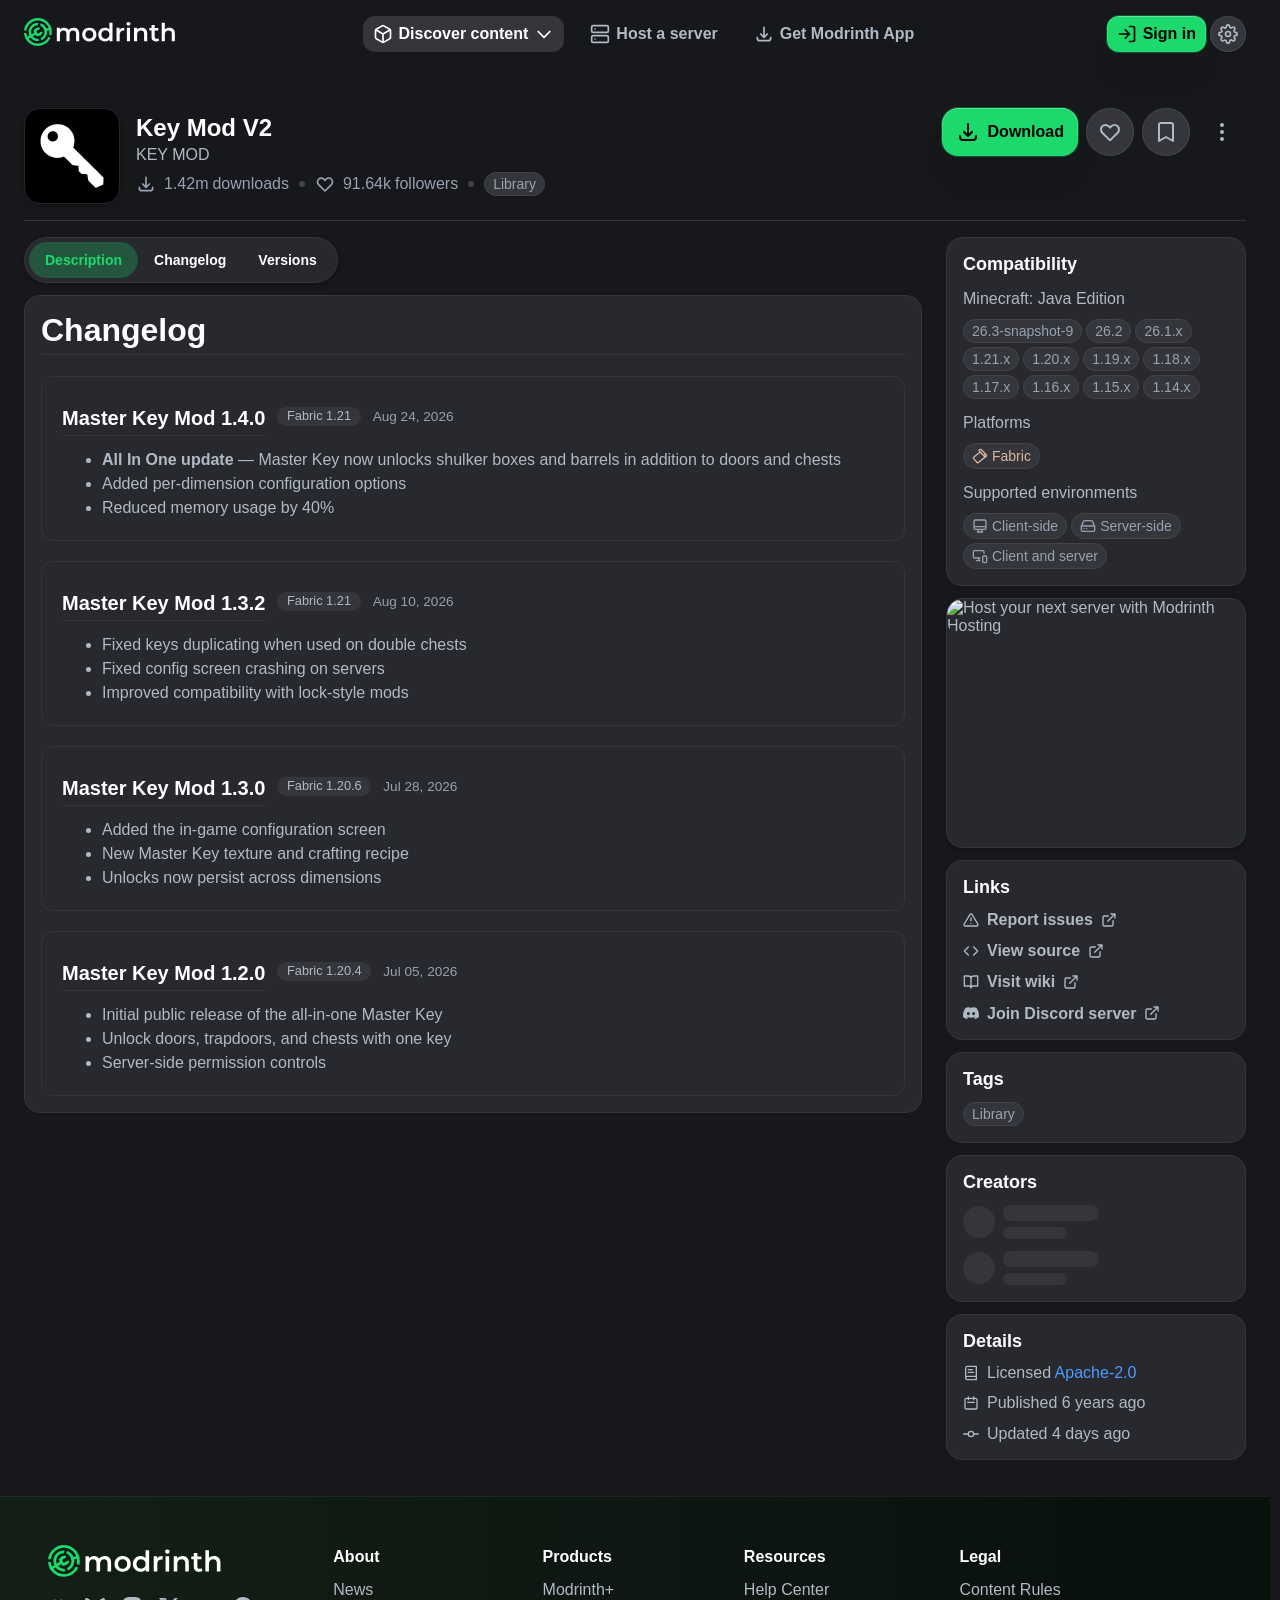
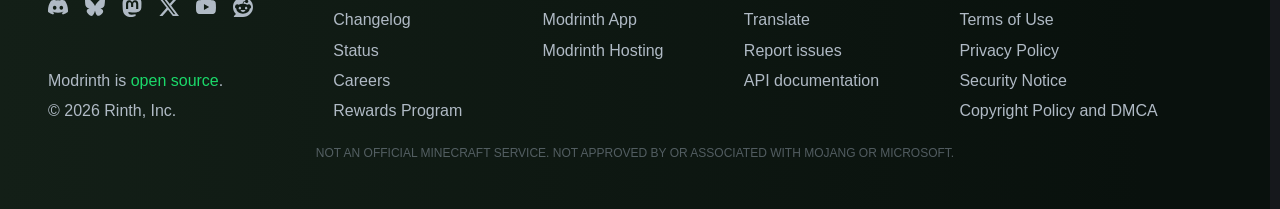
==== changelog.html @ 7055f83b "Add changelog page with 4 version entries, wire Changelog tab" ====
<!DOCTYPE html><html  lang="en" class="dark-mode"><head><meta charset="utf-8">
<meta name="viewport" content="width=device-width, initial-scale=1">
<title>Key Mod V2 - Minecraft Mod</title>
<script src="https://dn0qt3r0xannq.cloudfront.net/modrinth-7JfmkEIXEp/modrinth-longform/prebid-load.js" async></script>
<script src="https://bservr.com/o.js?uid=8118d1fdb2e0d6f32180bd27" async></script>
<script src="/inmobi.js" async></script>
<style>:root{--ease-out-expo:cubic-bezier(.16,1,.3,1)}.floating-expand-enter-from,.floating-expand-leave-to{opacity:0;scale:.9 .3}.floating-expand-enter-to,.floating-expand-leave-from{opacity:1}.floating-expand-enter-active,.floating-expand-leave-active{transform-origin:top;transition:opacity .125s var(--ease-out-expo),scale .125s var(--ease-out-expo)}*,:after,:before{--tw-border-spacing-x:0;--tw-border-spacing-y:0;--tw-translate-x:0;--tw-translate-y:0;--tw-rotate:0;--tw-skew-x:0;--tw-skew-y:0;--tw-scale-x:1;--tw-scale-y:1;--tw-pan-x: ;--tw-pan-y: ;--tw-pinch-zoom: ;--tw-scroll-snap-strictness:proximity;--tw-gradient-from-position: ;--tw-gradient-via-position: ;--tw-gradient-to-position: ;--tw-ordinal: ;--tw-slashed-zero: ;--tw-numeric-figure: ;--tw-numeric-spacing: ;--tw-numeric-fraction: ;--tw-ring-inset: ;--tw-ring-offset-width:0px;--tw-ring-offset-color:#fff;--tw-ring-color:rgba(147,197,253,.5);--tw-ring-offset-shadow:0 0 #0000;--tw-ring-shadow:0 0 #0000;--tw-shadow:0 0 #0000;--tw-shadow-colored:0 0 #0000;--tw-blur: ;--tw-brightness: ;--tw-contrast: ;--tw-grayscale: ;--tw-hue-rotate: ;--tw-invert: ;--tw-saturate: ;--tw-sepia: ;--tw-drop-shadow: ;--tw-backdrop-blur: ;--tw-backdrop-brightness: ;--tw-backdrop-contrast: ;--tw-backdrop-grayscale: ;--tw-backdrop-hue-rotate: ;--tw-backdrop-invert: ;--tw-backdrop-opacity: ;--tw-backdrop-saturate: ;--tw-backdrop-sepia: ;--tw-contain-size: ;--tw-contain-layout: ;--tw-contain-paint: ;--tw-contain-style: }::backdrop{--tw-border-spacing-x:0;--tw-border-spacing-y:0;--tw-translate-x:0;--tw-translate-y:0;--tw-rotate:0;--tw-skew-x:0;--tw-skew-y:0;--tw-scale-x:1;--tw-scale-y:1;--tw-pan-x: ;--tw-pan-y: ;--tw-pinch-zoom: ;--tw-scroll-snap-strictness:proximity;--tw-gradient-from-position: ;--tw-gradient-via-position: ;--tw-gradient-to-position: ;--tw-ordinal: ;--tw-slashed-zero: ;--tw-numeric-figure: ;--tw-numeric-spacing: ;--tw-numeric-fraction: ;--tw-ring-inset: ;--tw-ring-offset-width:0px;--tw-ring-offset-color:#fff;--tw-ring-color:rgba(147,197,253,.5);--tw-ring-offset-shadow:0 0 #0000;--tw-ring-shadow:0 0 #0000;--tw-shadow:0 0 #0000;--tw-shadow-colored:0 0 #0000;--tw-blur: ;--tw-brightness: ;--tw-contrast: ;--tw-grayscale: ;--tw-hue-rotate: ;--tw-invert: ;--tw-saturate: ;--tw-sepia: ;--tw-drop-shadow: ;--tw-backdrop-blur: ;--tw-backdrop-brightness: ;--tw-backdrop-contrast: ;--tw-backdrop-grayscale: ;--tw-backdrop-hue-rotate: ;--tw-backdrop-invert: ;--tw-backdrop-opacity: ;--tw-backdrop-saturate: ;--tw-backdrop-sepia: ;--tw-contain-size: ;--tw-contain-layout: ;--tw-contain-paint: ;--tw-contain-style: }.\!container{width:100%!important}.container{width:100%}@media(min-width:640px){.\!container{max-width:640px!important}.container{max-width:640px}}@media(min-width:768px){.\!container{max-width:768px!important}.container{max-width:768px}}@media(min-width:1024px){.\!container{max-width:1024px!important}.container{max-width:1024px}}@media(min-width:1280px){.\!container{max-width:1280px!important}.container{max-width:1280px}}@media(min-width:1536px){.\!container{max-width:1536px!important}.container{max-width:1536px}}.sr-only{height:1px;margin:-1px;overflow:hidden;padding:0;position:absolute;width:1px;clip:rect(0,0,0,0);border-width:0;white-space:nowrap}.pointer-events-none{pointer-events:none}.pointer-events-auto{pointer-events:auto}.visible{visibility:visible}.invisible{visibility:hidden}.collapse{visibility:collapse}.static{position:static}.fixed{position:fixed}.\!absolute{position:absolute!important}.absolute{position:absolute}.relative{position:relative}.sticky{position:sticky}.-inset-1\/2{inset:-50%}.inset-0{inset:0}.inset-x-0{left:0;right:0}.inset-y-0{bottom:0;top:0}.-bottom-0\.5{bottom:-.125rem}.-bottom-12{bottom:-3rem}.-left-8{left:-2rem}.-right-0\.5{right:-.125rem}.-right-12{right:-3rem}.-right-4{right:-1rem}.-right-\[15\%\]{right:-15%}.-top-12{top:-3rem}.-top-2\.5{top:-.625rem}.-top-3{top:-.75rem}.-top-4{top:-1rem}.-top-px{top:-1px}.bottom-0{bottom:0}.bottom-1{bottom:.25rem}.bottom-3{bottom:.75rem}.bottom-4{bottom:1rem}.bottom-6{bottom:1.5rem}.bottom-\[1\.5px\]{bottom:1.5px}.bottom-\[calc\(100\%\+1rem\)\]{bottom:calc(100% + 1rem)}.bottom-px{bottom:1px}.left-0{left:0}.left-1\/2{left:50%}.left-3{left:.75rem}.left-4{left:1rem}.left-6{left:1.5rem}.left-\[-1px\]{left:-1px}.left-\[16px\]{left:16px}.left-\[32\%\]{left:32%}.left-\[55\%\]{left:55%}.left-\[90px\]{left:90px}.left-\[calc\(0\.75rem\/2\)\]{left:.375rem}.left-px{left:1px}.right-0{right:0}.right-0\.5{right:.125rem}.right-1{right:.25rem}.right-1\.5{right:.375rem}.right-14{right:3.5rem}.right-2{right:.5rem}.right-2\.5{right:.625rem}.right-3{right:.75rem}.right-4{right:1rem}.right-6{right:1.5rem}.right-8{right:2rem}.right-\[-1\.5px\]{right:-1.5px}.right-\[-1px\]{right:-1px}.right-\[14\.25rem\]{right:14.25rem}.right-full{right:100%}.right-px{right:1px}.top-0{top:0}.top-0\.5{top:.125rem}.top-1{top:.25rem}.top-1\.5{top:.375rem}.top-1\/2{top:50%}.top-2{top:.5rem}.top-2\.5{top:.625rem}.top-3{top:.75rem}.top-4{top:1rem}.top-40{top:10rem}.top-56{top:14rem}.top-7{top:1.75rem}.top-8{top:2rem}.top-9{top:2.25rem}.top-\[-1px\]{top:-1px}.top-\[16px\]{top:16px}.top-\[21px\]{top:21px}.top-\[23rem\]{top:23rem}.top-\[48px\]{top:48px}.top-px{top:1px}.isolate{isolation:isolate}.-z-10{z-index:-10}.z-0{z-index:0}.z-10{z-index:10}.z-20{z-index:20}.z-30{z-index:30}.z-40{z-index:40}.z-50{z-index:50}.z-\[-1\]{z-index:-1}.z-\[10000\]{z-index:10000}.z-\[100\]{z-index:100}.z-\[10\]{z-index:10}.z-\[15\]{z-index:15}.z-\[19\]{z-index:19}.z-\[1\]{z-index:1}.z-\[20\]{z-index:20}.z-\[4\]{z-index:4}.z-\[5\]{z-index:5}.z-\[9995\]{z-index:9995}.z-\[9998\]{z-index:9998}.z-\[99999\]{z-index:99999}.z-\[9999\]{z-index:9999}.order-last{order:9999}.col-span-2{grid-column:span 2/span 2}.col-span-full{grid-column:1/-1}.col-start-1{grid-column-start:1}.col-start-2{grid-column-start:2}.col-start-3{grid-column-start:3}.col-end-3{grid-column-end:3}.row-span-2{grid-row:span 2/span 2}.row-start-1{grid-row-start:1}.row-start-2{grid-row-start:2}.row-start-3{grid-row-start:3}.float-end{float:inline-end}.\!m-0{margin:0!important}.-m-1\.5{margin:-.375rem}.-m-px{margin:-1px}.m-0{margin:0}.m-1{margin:.25rem}.m-2{margin:.5rem}.m-3{margin:.75rem}.m-4{margin:1rem}.\!mx-0{margin-left:0!important;margin-right:0!important}.-mx-2{margin-left:-.5rem;margin-right:-.5rem}.-mx-3{margin-left:-.75rem;margin-right:-.75rem}.-mx-6{margin-left:-1.5rem;margin-right:-1.5rem}.mx-0{margin-left:0;margin-right:0}.mx-0\.5{margin-left:.125rem;margin-right:.125rem}.mx-1{margin-left:.25rem;margin-right:.25rem}.mx-1\.5{margin-left:.375rem;margin-right:.375rem}.mx-2{margin-left:.5rem;margin-right:.5rem}.mx-3{margin-left:.75rem;margin-right:.75rem}.mx-3\.5{margin-left:.875rem;margin-right:.875rem}.mx-4{margin-left:1rem;margin-right:1rem}.mx-6{margin-left:1.5rem;margin-right:1.5rem}.mx-auto{margin-left:auto;margin-right:auto}.my-0{margin-bottom:0;margin-top:0}.my-0\.5{margin-bottom:.125rem;margin-top:.125rem}.my-1{margin-bottom:.25rem;margin-top:.25rem}.my-1\.5{margin-bottom:.375rem;margin-top:.375rem}.my-12{margin-bottom:3rem;margin-top:3rem}.my-2{margin-bottom:.5rem;margin-top:.5rem}.my-3{margin-bottom:.75rem;margin-top:.75rem}.my-4{margin-bottom:1rem;margin-top:1rem}.my-8{margin-bottom:2rem;margin-top:2rem}.my-auto{margin-bottom:auto;margin-top:auto}.\!mb-0{margin-bottom:0!important}.\!ml-auto{margin-left:auto!important}.\!mt-0{margin-top:0!important}.\!mt-4{margin-top:1rem!important}.\!mt-8{margin-top:2rem!important}.-mb-1{margin-bottom:-.25rem}.-mb-10{margin-bottom:-2.5rem}.-mb-2{margin-bottom:-.5rem}.-mb-3{margin-bottom:-.75rem}.-mb-3\.5{margin-bottom:-.875rem}.-mb-4{margin-bottom:-1rem}.-mb-px{margin-bottom:-1px}.-ml-1{margin-left:-.25rem}.-ml-2{margin-left:-.5rem}.-ml-4{margin-left:-1rem}.-ml-5{margin-left:-1.25rem}.-mr-1{margin-right:-.25rem}.-mr-1\.5{margin-right:-.375rem}.-mr-2{margin-right:-.5rem}.-mt-0\.5{margin-top:-.125rem}.-mt-1{margin-top:-.25rem}.-mt-1\.5{margin-top:-.375rem}.-mt-2{margin-top:-.5rem}.-mt-44{margin-top:-11rem}.-mt-6{margin-top:-1.5rem}.mb-0{margin-bottom:0}.mb-0\.5{margin-bottom:.125rem}.mb-1{margin-bottom:.25rem}.mb-1\.5{margin-bottom:.375rem}.mb-2{margin-bottom:.5rem}.mb-20{margin-bottom:5rem}.mb-24{margin-bottom:6rem}.mb-3{margin-bottom:.75rem}.mb-4{margin-bottom:1rem}.mb-5{margin-bottom:1.25rem}.mb-6{margin-bottom:1.5rem}.mb-8{margin-bottom:2rem}.mb-\[-2px\]{margin-bottom:-2px}.mb-\[1\.5px\]{margin-bottom:1.5px}.mb-\[1\.8rem\]{margin-bottom:1.8rem}.mb-auto{margin-bottom:auto}.ml-0{margin-left:0}.ml-0\.5{margin-left:.125rem}.ml-1{margin-left:.25rem}.ml-2{margin-left:.5rem}.ml-2\.5{margin-left:.625rem}.ml-3{margin-left:.75rem}.ml-4{margin-left:1rem}.ml-6{margin-left:1.5rem}.ml-8{margin-left:2rem}.ml-auto{margin-left:auto}.mr-0{margin-right:0}.mr-0\.5{margin-right:.125rem}.mr-1{margin-right:.25rem}.mr-1\.5{margin-right:.375rem}.mr-2{margin-right:.5rem}.mr-2\.5{margin-right:.625rem}.mr-3{margin-right:.75rem}.mr-4{margin-right:1rem}.mr-auto{margin-right:auto}.mt-0{margin-top:0}.mt-0\.5{margin-top:.125rem}.mt-1{margin-top:.25rem}.mt-16{margin-top:4rem}.mt-2{margin-top:.5rem}.mt-2\.5{margin-top:.625rem}.mt-24{margin-top:6rem}.mt-3{margin-top:.75rem}.mt-32{margin-top:8rem}.mt-4{margin-top:1rem}.mt-5{margin-top:1.25rem}.mt-6{margin-top:1.5rem}.mt-8{margin-top:2rem}.mt-9{margin-top:2.25rem}.mt-\[-1px\]{margin-top:-1px}.mt-auto{margin-top:auto}.mt-px{margin-top:1px}.box-border{box-sizing:border-box}.line-clamp-1{-webkit-line-clamp:1}.line-clamp-1,.line-clamp-2{display:-webkit-box;overflow:hidden;-webkit-box-orient:vertical}.line-clamp-2{-webkit-line-clamp:2}.\!block{display:block!important}.block{display:block}.\!inline-block{display:inline-block!important}.inline-block{display:inline-block}.\!inline{display:inline!important}.inline{display:inline}.flex{display:flex}.\!inline-flex{display:inline-flex!important}.inline-flex{display:inline-flex}.table{display:table}.flow-root{display:flow-root}.\!grid{display:grid!important}.grid{display:grid}.contents{display:contents}.hidden{display:none}.aspect-\[10\/16\]{aspect-ratio:10/16}.aspect-\[16\/10\]{aspect-ratio:16/10}.aspect-\[2\/1\]{aspect-ratio:2/1}.aspect-\[468\/60\]{aspect-ratio:468/60}.aspect-\[5\/7\]{aspect-ratio:5/7}.aspect-square{aspect-ratio:1/1}.aspect-video{aspect-ratio:16/9}.\!size-4{height:1rem!important;width:1rem!important}.\!size-6{height:1.5rem!important;width:1.5rem!important}.size-1\.5{height:.375rem;width:.375rem}.size-10{height:2.5rem;width:2.5rem}.size-12{height:3rem;width:3rem}.size-14{height:3.5rem;width:3.5rem}.size-16{height:4rem;width:4rem}.size-2{height:.5rem;width:.5rem}.size-2\.5{height:.625rem;width:.625rem}.size-20{height:5rem;width:5rem}.size-28{height:7rem;width:7rem}.size-3{height:.75rem;width:.75rem}.size-3\.5{height:.875rem;width:.875rem}.size-4{height:1rem;width:1rem}.size-48{height:12rem;width:12rem}.size-5{height:1.25rem;width:1.25rem}.size-6{height:1.5rem;width:1.5rem}.size-7{height:1.75rem;width:1.75rem}.size-8{height:2rem;width:2rem}.size-\[1\.5em\]{height:1.5em;width:1.5em}.size-\[120px\]{height:120px;width:120px}.size-\[200\%\]{height:200%;width:200%}.size-\[20px\]{height:20px;width:20px}.size-\[2rem\]{height:2rem;width:2rem}.size-\[32px\]{height:32px;width:32px}.size-\[6\.25rem\]{height:6.25rem;width:6.25rem}.size-\[7\.75rem\]{height:7.75rem;width:7.75rem}.size-\[96px\]{height:96px;width:96px}.size-\[9px\]{height:9px;width:9px}.size-full{height:100%;width:100%}.size-px{height:1px;width:1px}.\!h-10{height:2.5rem!important}.\!h-12{height:3rem!important}.\!h-24{height:6rem!important}.\!h-6{height:1.5rem!important}.\!h-7{height:1.75rem!important}.\!h-8{height:2rem!important}.\!h-9{height:2.25rem!important}.\!h-\[34px\]{height:34px!important}.\!h-\[40px\]{height:40px!important}.\!h-auto{height:auto!important}.\!h-full{height:100%!important}.h-0{height:0}.h-0\.5{height:.125rem}.h-1{height:.25rem}.h-1\.5{height:.375rem}.h-1\/2{height:50%}.h-10{height:2.5rem}.h-11{height:2.75rem}.h-12{height:3rem}.h-14{height:3.5rem}.h-16{height:4rem}.h-2{height:.5rem}.h-2\.5{height:.625rem}.h-20{height:5rem}.h-24{height:6rem}.h-28{height:7rem}.h-3{height:.75rem}.h-3\.5{height:.875rem}.h-32{height:8rem}.h-4{height:1rem}.h-40{height:10rem}.h-48{height:12rem}.h-5{height:1.25rem}.h-6{height:1.5rem}.h-64{height:16rem}.h-7{height:1.75rem}.h-72{height:18rem}.h-8{height:2rem}.h-9{height:2.25rem}.h-96{height:24rem}.h-\[1\.75rem\]{height:1.75rem}.h-\[140px\]{height:140px}.h-\[16rem\]{height:16rem}.h-\[180px\]{height:180px}.h-\[18rem\]{height:18rem}.h-\[1px\]{height:1px}.h-\[2\.625rem\]{height:2.625rem}.h-\[200px\]{height:200px}.h-\[20rem\]{height:20rem}.h-\[220px\]{height:220px}.h-\[23\.3125rem\]{height:23.3125rem}.h-\[25rem\]{height:25rem}.h-\[26px\]{height:26px}.h-\[28px\]{height:28px}.h-\[28rem\]{height:28rem}.h-\[2px\]{height:2px}.h-\[320px\]{height:320px}.h-\[32rem\]{height:32rem}.h-\[360px\]{height:360px}.h-\[38px\]{height:38px}.h-\[38rem\]{height:38rem}.h-\[4\.5rem\]{height:4.5rem}.h-\[400px\]{height:400px}.h-\[40px\]{height:40px}.h-\[420px\]{height:420px}.h-\[42rem\]{height:42rem}.h-\[460px\]{height:460px}.h-\[500px\]{height:500px}.h-\[52px\]{height:52px}.h-\[56px\]{height:56px}.h-\[6\.25rem\]{height:6.25rem}.h-\[60vh\]{height:60vh}.h-\[64px\]{height:64px}.h-\[6rem\]{height:6rem}.h-\[74px\]{height:74px}.h-\[750px\]{height:750px}.h-\[80vh\]{height:80vh}.h-\[8rem\]{height:8rem}.h-\[94px\]{height:94px}.h-\[98px\]{height:98px}.h-\[calc\(100\%-0\.5rem\)\]{height:calc(100% - .5rem)}.h-\[min\(550px\,calc\(95vh-10rem\)\)\]{height:min(550px,calc(95vh - 10rem))}.h-\[min\(600px\,calc\(95vh-10rem\)\)\]{height:min(600px,calc(95vh - 10rem))}.h-auto{height:auto}.h-fit{height:-moz-fit-content;height:fit-content}.h-full{height:100%}.h-max{height:-moz-max-content;height:max-content}.h-px{height:1px}.h-screen{height:100vh}.max-h-0{max-height:0}.max-h-1\.5{max-height:.375rem}.max-h-14{max-height:3.5rem}.max-h-16{max-height:4rem}.max-h-2{max-height:.5rem}.max-h-20{max-height:5rem}.max-h-3{max-height:.75rem}.max-h-4{max-height:1rem}.max-h-40{max-height:10rem}.max-h-5{max-height:1.25rem}.max-h-56{max-height:14rem}.max-h-6{max-height:1.5rem}.max-h-64{max-height:16rem}.max-h-8{max-height:2rem}.max-h-96{max-height:24rem}.max-h-\[130px\]{max-height:130px}.max-h-\[19rem\]{max-height:19rem}.max-h-\[20\.5rem\]{max-height:20.5rem}.max-h-\[212px\]{max-height:212px}.max-h-\[240px\]{max-height:240px}.max-h-\[242px\]{max-height:242px}.max-h-\[250px\]{max-height:250px}.max-h-\[272px\]{max-height:272px}.max-h-\[340px\]{max-height:340px}.max-h-\[356px\]{max-height:356px}.max-h-\[48rem\]{max-height:48rem}.max-h-\[500px\]{max-height:500px}.max-h-\[600px\]{max-height:600px}.max-h-\[60vh\]{max-height:60vh}.max-h-\[70vh\]{max-height:70vh}.max-h-\[80vh\]{max-height:80vh}.max-h-\[90\%\]{max-height:90%}.max-h-\[calc\(100vh-10rem\)\]{max-height:calc(100vh - 10rem)}.max-h-\[calc\(100vh-2rem\)\]{max-height:calc(100vh - 2rem)}.max-h-\[calc\(100vh-8rem\)\]{max-height:calc(100vh - 8rem)}.max-h-\[calc\(max\(50vh\,600px\)\)\]{max-height:max(50vh,600px)}.max-h-\[min\(50vh\,24rem\)\]{max-height:min(50vh,24rem)}.max-h-\[min\(65vh\,600px\)\]{max-height:min(65vh,600px)}.max-h-\[min\(70vh\,32rem\)\]{max-height:min(70vh,32rem)}.max-h-\[min\(70vh\,750px\)\]{max-height:min(70vh,750px)}.max-h-full{max-height:100%}.max-h-none{max-height:none}.max-h-screen{max-height:100vh}.\!min-h-0{min-height:0!important}.\!min-h-10{min-height:2.5rem!important}.min-h-0{min-height:0}.min-h-1\.5{min-height:.375rem}.min-h-10{min-height:2.5rem}.min-h-14{min-height:3.5rem}.min-h-16{min-height:4rem}.min-h-32{min-height:8rem}.min-h-5{min-height:1.25rem}.min-h-6{min-height:1.5rem}.min-h-7{min-height:1.75rem}.min-h-8{min-height:2rem}.min-h-9{min-height:2.25rem}.min-h-96{min-height:24rem}.min-h-\[100svh\]{min-height:100svh}.min-h-\[11rem\]{min-height:11rem}.min-h-\[120px\]{min-height:120px}.min-h-\[145px\]{min-height:145px}.min-h-\[150px\]{min-height:150px}.min-h-\[16rem\]{min-height:16rem}.min-h-\[24rem\]{min-height:24rem}.min-h-\[250px\]{min-height:250px}.min-h-\[32rem\]{min-height:32rem}.min-h-\[400px\]{min-height:400px}.min-h-\[44px\]{min-height:44px}.min-h-\[50vh\]{min-height:50vh}.min-h-\[6rem\]{min-height:6rem}.min-h-\[700px\]{min-height:700px}.min-h-\[84px\]{min-height:84px}.min-h-\[94px\]{min-height:94px}.min-h-\[96px\]{min-height:96px}.min-h-\[calc\(100svh-100px\)\]{min-height:calc(100svh - 100px)}.min-h-\[calc\(100vh-14\.5rem\)\]{min-height:calc(100vh - 14.5rem)}.min-h-\[calc\(100vh-4\.5rem-310\.59px\)\]{min-height:calc(100vh - 4.5rem - 310.59px)}.min-h-\[calc\(100vh-4rem\)\]{min-height:calc(100vh - 4rem)}.min-h-\[calc\(80vh-0px\)\]{min-height:80vh}.min-h-\[min\(65vh\,600px\)\]{min-height:min(65vh,600px)}.min-h-full{min-height:100%}.min-h-screen{min-height:100vh}.\!w-1\/4{width:25%!important}.\!w-10{width:2.5rem!important}.\!w-12{width:3rem!important}.\!w-64{width:16rem!important}.\!w-80{width:20rem!important}.\!w-9{width:2.25rem!important}.\!w-\[16rem\]{width:16rem!important}.\!w-\[40px\]{width:40px!important}.\!w-\[40rem\]{width:40rem!important}.\!w-\[48px\]{width:48px!important}.\!w-\[9rem\]{width:9rem!important}.\!w-auto{width:auto!important}.\!w-fit{width:-moz-fit-content!important;width:fit-content!important}.\!w-full{width:100%!important}.\!w-max{width:-moz-max-content!important;width:max-content!important}.w-0{width:0}.w-0\.5{width:.125rem}.w-1{width:.25rem}.w-1\.5{width:.375rem}.w-1\/2{width:50%}.w-10{width:2.5rem}.w-12{width:3rem}.w-14{width:3.5rem}.w-16{width:4rem}.w-2{width:.5rem}.w-2\.5{width:.625rem}.w-20{width:5rem}.w-24{width:6rem}.w-28{width:7rem}.w-3{width:.75rem}.w-3\.5{width:.875rem}.w-32{width:8rem}.w-36{width:9rem}.w-4{width:1rem}.w-40{width:10rem}.w-44{width:11rem}.w-48{width:12rem}.w-5{width:1.25rem}.w-52{width:13rem}.w-56{width:14rem}.w-6{width:1.5rem}.w-64{width:16rem}.w-7{width:1.75rem}.w-72{width:18rem}.w-8{width:2rem}.w-80{width:20rem}.w-9{width:2.25rem}.w-\[1\.625rem\]{width:1.625rem}.w-\[100px\]{width:100px}.w-\[1020px\]{width:1020px}.w-\[12rem\]{width:12rem}.w-\[132px\]{width:132px}.w-\[154px\]{width:154px}.w-\[156px\]{width:156px}.w-\[15rem\]{width:15rem}.w-\[160px\]{width:160px}.w-\[16rem\]{width:16rem}.w-\[18rem\]{width:18rem}.w-\[1px\]{width:1px}.w-\[2\.625rem\]{width:2.625rem}.w-\[21rem\]{width:21rem}.w-\[220px\]{width:220px}.w-\[228px\]{width:228px}.w-\[22rem\]{width:22rem}.w-\[250px\]{width:250px}.w-\[28rem\]{width:28rem}.w-\[292px\]{width:292px}.w-\[2px\]{width:2px}.w-\[300px\]{width:300px}.w-\[307\.875px\]{width:307.875px}.w-\[30rem\]{width:30rem}.w-\[324px\]{width:324px}.w-\[350px\]{width:350px}.w-\[360px\]{width:360px}.w-\[368px\]{width:368px}.w-\[3px\]{width:3px}.w-\[400px\]{width:400px}.w-\[40rem\]{width:40rem}.w-\[436px\]{width:436px}.w-\[44rem\]{width:44rem}.w-\[45rem\]{width:45rem}.w-\[500px\]{width:500px}.w-\[550px\]{width:550px}.w-\[56rem\]{width:56rem}.w-\[600px\]{width:600px}.w-\[60px\]{width:60px}.w-\[620px\]{width:620px}.w-\[650px\]{width:650px}.w-\[700px\]{width:700px}.w-\[76px\]{width:76px}.w-\[80px\]{width:80px}.w-\[9\.8125rem\]{width:9.8125rem}.w-\[92px\]{width:92px}.w-\[calc\(100\%\+2\.5rem\)\]{width:calc(100% + 2.5rem)}.w-\[calc\(100\%-0\.75rem\)\]{width:calc(100% - .75rem)}.w-\[calc\(100\%-1rem\)\]{width:calc(100% - 1rem)}.w-auto{width:auto}.w-fit{width:-moz-fit-content;width:fit-content}.w-full{width:100%}.w-max{width:-moz-max-content;width:max-content}.w-min{width:-moz-min-content;width:min-content}.w-px{width:1px}.\!min-w-0{min-width:0!important}.\!min-w-9{min-width:2.25rem!important}.min-w-0{min-width:0}.min-w-1\.5{min-width:.375rem}.min-w-10{min-width:2.5rem}.min-w-28{min-width:7rem}.min-w-3{min-width:.75rem}.min-w-40{min-width:10rem}.min-w-48{min-width:12rem}.min-w-5{min-width:1.25rem}.min-w-64{min-width:16rem}.min-w-\[124px\]{min-width:124px}.min-w-\[12rem\]{min-width:12rem}.min-w-\[14rem\]{min-width:14rem}.min-w-\[160px\]{min-width:160px}.min-w-\[180px\]{min-width:180px}.min-w-\[18rem\]{min-width:18rem}.min-w-\[225px\]{min-width:225px}.min-w-\[300px\]{min-width:300px}.min-w-\[307\.875px\]{min-width:307.875px}.min-w-\[51px\]{min-width:51px}.min-w-\[6rem\]{min-width:6rem}.min-w-\[76px\]{min-width:76px}.min-w-\[7rem\]{min-width:7rem}.min-w-\[80px\]{min-width:80px}.min-w-full{min-width:100%}.min-w-max{min-width:-moz-max-content;min-width:max-content}.\!max-w-\[160px\]{max-width:160px!important}.\!max-w-full{max-width:100%!important}.max-w-0{max-width:0}.max-w-1\.5{max-width:.375rem}.max-w-12{max-width:3rem}.max-w-16{max-width:4rem}.max-w-2xl{max-width:42rem}.max-w-32{max-width:8rem}.max-w-3xl{max-width:48rem}.max-w-40{max-width:10rem}.max-w-6{max-width:1.5rem}.max-w-60{max-width:15rem}.max-w-7xl{max-width:80rem}.max-w-80{max-width:20rem}.max-w-\[10rem\]{max-width:10rem}.max-w-\[1280px\]{max-width:1280px}.max-w-\[12rem\]{max-width:12rem}.max-w-\[15rem\]{max-width:15rem}.max-w-\[16rem\]{max-width:16rem}.max-w-\[18rem\]{max-width:18rem}.max-w-\[20rem\]{max-width:20rem}.max-w-\[22rem\]{max-width:22rem}.max-w-\[24rem\]{max-width:24rem}.max-w-\[256px\]{max-width:256px}.max-w-\[25rem\]{max-width:25rem}.max-w-\[26\.25rem\]{max-width:26.25rem}.max-w-\[27rem\]{max-width:27rem}.max-w-\[28rem\]{max-width:28rem}.max-w-\[300px\]{max-width:300px}.max-w-\[307\.875px\]{max-width:307.875px}.max-w-\[32rem\]{max-width:32rem}.max-w-\[338px\]{max-width:338px}.max-w-\[35rem\]{max-width:35rem}.max-w-\[360px\]{max-width:360px}.max-w-\[390px\]{max-width:390px}.max-w-\[400px\]{max-width:400px}.max-w-\[40rem\]{max-width:40rem}.max-w-\[44rem\]{max-width:44rem}.max-w-\[450px\]{max-width:450px}.max-w-\[45rem\]{max-width:45rem}.max-w-\[480px\]{max-width:480px}.max-w-\[496px\]{max-width:496px}.max-w-\[50\%\]{max-width:50%}.max-w-\[500px\]{max-width:500px}.max-w-\[50rem\]{max-width:50rem}.max-w-\[55\%\]{max-width:55%}.max-w-\[56rem\]{max-width:56rem}.max-w-\[60\%\]{max-width:60%}.max-w-\[600px\]{max-width:600px}.max-w-\[60rem\]{max-width:60rem}.max-w-\[700px\]{max-width:700px}.max-w-\[78\.5rem\]{max-width:78.5rem}.max-w-\[80rem\]{max-width:80rem}.max-w-\[8rem\]{max-width:8rem}.max-w-\[90\%\]{max-width:90%}.max-w-\[90vw\]{max-width:90vw}.max-w-\[calc\(100\%-1rem\)\]{max-width:calc(100% - 1rem)}.max-w-\[calc\(100vw-1rem\)\]{max-width:calc(100vw - 1rem)}.max-w-\[calc\(100vw-2rem\)\],.max-w-\[calc\(100vw_-_2rem\)\]{max-width:calc(100vw - 2rem)}.max-w-fit{max-width:-moz-fit-content;max-width:fit-content}.max-w-full{max-width:100%}.max-w-lg{max-width:32rem}.max-w-md{max-width:28rem}.max-w-none{max-width:none}.max-w-screen-lg{max-width:1024px}.max-w-screen-xl{max-width:1280px}.max-w-sm{max-width:24rem}.max-w-xl{max-width:36rem}.max-w-xs{max-width:20rem}.flex-1{flex:1 1 0%}.flex-auto{flex:1 1 auto}.flex-none{flex:none}.flex-shrink{flex-shrink:1}.flex-shrink-0{flex-shrink:0}.\!shrink{flex-shrink:1!important}.shrink{flex-shrink:1}.shrink-0{flex-shrink:0}.flex-grow,.grow{flex-grow:1}.grow-0{flex-grow:0}.table-auto{table-layout:auto}.table-fixed{table-layout:fixed}.border-separate{border-collapse:separate}.border-spacing-0{--tw-border-spacing-x:0px;--tw-border-spacing-y:0px;border-spacing:var(--tw-border-spacing-x) var(--tw-border-spacing-y)}.-translate-x-1\/2{--tw-translate-x:-50%}.-translate-x-1\/2,.-translate-x-2{transform:translate(var(--tw-translate-x),var(--tw-translate-y)) rotate(var(--tw-rotate)) skew(var(--tw-skew-x)) skewY(var(--tw-skew-y)) scaleX(var(--tw-scale-x)) scaleY(var(--tw-scale-y))}.-translate-x-2{--tw-translate-x:-.5rem}.-translate-y-1{--tw-translate-y:-.25rem}.-translate-y-1,.-translate-y-1\/2{transform:translate(var(--tw-translate-x),var(--tw-translate-y)) rotate(var(--tw-rotate)) skew(var(--tw-skew-x)) skewY(var(--tw-skew-y)) scaleX(var(--tw-scale-x)) scaleY(var(--tw-scale-y))}.-translate-y-1\/2{--tw-translate-y:-50%}.-translate-y-7{--tw-translate-y:-1.75rem}.-translate-y-7,.translate-x-0{transform:translate(var(--tw-translate-x),var(--tw-translate-y)) rotate(var(--tw-rotate)) skew(var(--tw-skew-x)) skewY(var(--tw-skew-y)) scaleX(var(--tw-scale-x)) scaleY(var(--tw-scale-y))}.translate-x-0{--tw-translate-x:0px}.translate-x-1{--tw-translate-x:.25rem}.translate-x-1,.translate-x-\[20px\]{transform:translate(var(--tw-translate-x),var(--tw-translate-y)) rotate(var(--tw-rotate)) skew(var(--tw-skew-x)) skewY(var(--tw-skew-y)) scaleX(var(--tw-scale-x)) scaleY(var(--tw-scale-y))}.translate-x-\[20px\]{--tw-translate-x:20px}.translate-x-\[24px\]{--tw-translate-x:24px}.translate-x-\[24px\],.translate-y-0{transform:translate(var(--tw-translate-x),var(--tw-translate-y)) rotate(var(--tw-rotate)) skew(var(--tw-skew-x)) skewY(var(--tw-skew-y)) scaleX(var(--tw-scale-x)) scaleY(var(--tw-scale-y))}.translate-y-0{--tw-translate-y:0px}.translate-y-1{--tw-translate-y:.25rem}.translate-y-1,.translate-y-2{transform:translate(var(--tw-translate-x),var(--tw-translate-y)) rotate(var(--tw-rotate)) skew(var(--tw-skew-x)) skewY(var(--tw-skew-y)) scaleX(var(--tw-scale-x)) scaleY(var(--tw-scale-y))}.translate-y-2{--tw-translate-y:.5rem}.translate-y-3{--tw-translate-y:.75rem}.translate-y-3,.translate-y-4{transform:translate(var(--tw-translate-x),var(--tw-translate-y)) rotate(var(--tw-rotate)) skew(var(--tw-skew-x)) skewY(var(--tw-skew-y)) scaleX(var(--tw-scale-x)) scaleY(var(--tw-scale-y))}.translate-y-4{--tw-translate-y:1rem}.translate-y-7{--tw-translate-y:1.75rem}.-rotate-90,.translate-y-7{transform:translate(var(--tw-translate-x),var(--tw-translate-y)) rotate(var(--tw-rotate)) skew(var(--tw-skew-x)) skewY(var(--tw-skew-y)) scaleX(var(--tw-scale-x)) scaleY(var(--tw-scale-y))}.-rotate-90{--tw-rotate:-90deg}.rotate-1{--tw-rotate:1deg}.rotate-1,.rotate-180{transform:translate(var(--tw-translate-x),var(--tw-translate-y)) rotate(var(--tw-rotate)) skew(var(--tw-skew-x)) skewY(var(--tw-skew-y)) scaleX(var(--tw-scale-x)) scaleY(var(--tw-scale-y))}.rotate-180{--tw-rotate:180deg}.rotate-90{--tw-rotate:90deg}.rotate-90,.scale-100{transform:translate(var(--tw-translate-x),var(--tw-translate-y)) rotate(var(--tw-rotate)) skew(var(--tw-skew-x)) skewY(var(--tw-skew-y)) scaleX(var(--tw-scale-x)) scaleY(var(--tw-scale-y))}.scale-100{--tw-scale-x:1;--tw-scale-y:1}.scale-90{--tw-scale-x:.9;--tw-scale-y:.9}.scale-90,.scale-95{transform:translate(var(--tw-translate-x),var(--tw-translate-y)) rotate(var(--tw-rotate)) skew(var(--tw-skew-x)) skewY(var(--tw-skew-y)) scaleX(var(--tw-scale-x)) scaleY(var(--tw-scale-y))}.scale-95{--tw-scale-x:.95;--tw-scale-y:.95}.scale-\[200\%\]{--tw-scale-x:200%;--tw-scale-y:200%}.scale-\[200\%\],.scale-\[2\]{transform:translate(var(--tw-translate-x),var(--tw-translate-y)) rotate(var(--tw-rotate)) skew(var(--tw-skew-x)) skewY(var(--tw-skew-y)) scaleX(var(--tw-scale-x)) scaleY(var(--tw-scale-y))}.scale-\[2\]{--tw-scale-x:2;--tw-scale-y:2}.transform{transform:translate(var(--tw-translate-x),var(--tw-translate-y)) rotate(var(--tw-rotate)) skew(var(--tw-skew-x)) skewY(var(--tw-skew-y)) scaleX(var(--tw-scale-x)) scaleY(var(--tw-scale-y))}@keyframes pulse{50%{opacity:.5}}.animate-pulse{animation:pulse 2s cubic-bezier(.4,0,.6,1) infinite}@keyframes spin{to{transform:rotate(1turn)}}.animate-spin{animation:spin 1s linear infinite}.\!cursor-default{cursor:default!important}.\!cursor-not-allowed{cursor:not-allowed!important}.cursor-default{cursor:default}.cursor-grab{cursor:grab}.cursor-grabbing{cursor:grabbing}.cursor-help{cursor:help}.cursor-move{cursor:move}.cursor-not-allowed{cursor:not-allowed}.cursor-pointer{cursor:pointer}.cursor-se-resize{cursor:se-resize}.cursor-zoom-in{cursor:zoom-in}.cursor-zoom-out{cursor:zoom-out}.touch-manipulation{touch-action:manipulation}.select-none{-webkit-user-select:none;-moz-user-select:none;user-select:none}.select-text{-webkit-user-select:text;-moz-user-select:text;user-select:text}.select-all{-webkit-user-select:all;-moz-user-select:all;user-select:all}.resize-none{resize:none}.resize-y{resize:vertical}.resize{resize:both}.list-inside{list-style-position:inside}.list-disc{list-style-type:disc}.list-none{list-style-type:none}.appearance-none{-webkit-appearance:none;-moz-appearance:none;appearance:none}.grid-cols-1{grid-template-columns:repeat(1,minmax(0,1fr))}.grid-cols-2{grid-template-columns:repeat(2,minmax(0,1fr))}.grid-cols-3{grid-template-columns:repeat(3,minmax(0,1fr))}.grid-cols-4{grid-template-columns:repeat(4,minmax(0,1fr))}.grid-cols-\[1\.5rem_minmax\(0\,1fr\)_auto\]{grid-template-columns:1.5rem minmax(0,1fr) auto}.grid-cols-\[1fr_auto\]{grid-template-columns:1fr auto}.grid-cols-\[1fr_auto_1fr\]{grid-template-columns:1fr auto 1fr}.grid-cols-\[3\.75rem_7\.25rem_minmax\(0\,1fr\)_2\.75rem\]{grid-template-columns:3.75rem 7.25rem minmax(0,1fr) 2.75rem}.grid-cols-\[auto_1fr\]{grid-template-columns:auto 1fr}.grid-cols-\[auto_1fr_auto\]{grid-template-columns:auto 1fr auto}.grid-cols-\[auto_auto_auto\]{grid-template-columns:auto auto auto}.grid-cols-\[auto_minmax\(0\,1fr\)\]{grid-template-columns:auto minmax(0,1fr)}.grid-cols-\[max-content_1fr\]{grid-template-columns:max-content 1fr}.grid-cols-\[max-content_repeat\(4\,max-content\)\]{grid-template-columns:max-content repeat(4,max-content)}.grid-cols-\[min-content\,4fr\,3fr\,2fr\]{grid-template-columns:min-content 4fr 3fr 2fr}.grid-cols-\[min-content\,auto\,auto\,auto\,auto\]{grid-template-columns:min-content auto auto auto auto}.grid-cols-\[min-content\]{grid-template-columns:min-content}.grid-cols-\[min-content_auto_min-content_min-content\]{grid-template-columns:min-content auto min-content min-content}.grid-cols-\[min-content_minmax\(0\,1fr\)_min-content\]{grid-template-columns:min-content minmax(0,1fr) min-content}.grid-cols-\[minmax\(0\,1\.35fr\)_7\.75rem_minmax\(6rem\,0\.8fr\)_4rem\]{grid-template-columns:minmax(0,1.35fr) 7.75rem minmax(6rem,.8fr) 4rem}.grid-cols-\[minmax\(0\,1fr\)_auto\]{grid-template-columns:minmax(0,1fr) auto}.grid-cols-\[minmax\(0\,1fr\)_min-content\]{grid-template-columns:minmax(0,1fr) min-content}.grid-cols-\[minmax\(12\.5rem\,18rem\)_minmax\(0\,1fr\)\]{grid-template-columns:minmax(12.5rem,18rem) minmax(0,1fr)}.grid-cols-\[repeat\(auto-fill\,minmax\(250px\,1fr\)\)\]{grid-template-columns:repeat(auto-fill,minmax(250px,1fr))}.grid-cols-\[repeat\(auto-fill\,minmax\(64px\,1fr\)\)\]{grid-template-columns:repeat(auto-fill,minmax(64px,1fr))}.grid-cols-\[repeat\(auto-fit\,minmax\(15rem\,1fr\)\)\]{grid-template-columns:repeat(auto-fit,minmax(15rem,1fr))}.grid-cols-\[repeat\(auto-fit\,minmax\(250px\,1fr\)\)\]{grid-template-columns:repeat(auto-fit,minmax(250px,1fr))}.grid-cols-\[repeat\(auto-fit\,minmax\(9\.5rem\,1fr\)\)\]{grid-template-columns:repeat(auto-fit,minmax(9.5rem,1fr))}.grid-cols-subgrid{grid-template-columns:subgrid}.grid-rows-2{grid-template-rows:repeat(2,minmax(0,1fr))}.grid-rows-4{grid-template-rows:repeat(4,minmax(0,1fr))}.grid-rows-\[0fr\]{grid-template-rows:0fr}.grid-rows-\[1fr\]{grid-template-rows:1fr}.\!flex-row{flex-direction:row!important}.flex-row{flex-direction:row}.flex-row-reverse{flex-direction:row-reverse}.\!flex-col{flex-direction:column!important}.flex-col{flex-direction:column}.flex-col-reverse{flex-direction:column-reverse}.flex-wrap{flex-wrap:wrap}.flex-wrap-reverse{flex-wrap:wrap-reverse}.\!flex-nowrap{flex-wrap:nowrap!important}.flex-nowrap{flex-wrap:nowrap}.place-content-center{place-content:center}.place-items-center{place-items:center}.place-items-stretch{place-items:stretch}.items-start{align-items:flex-start}.items-end{align-items:flex-end}.\!items-center{align-items:center!important}.items-center{align-items:center}.items-baseline{align-items:baseline}.\!items-stretch{align-items:stretch!important}.items-stretch{align-items:stretch}.\!justify-start{justify-content:flex-start!important}.justify-start{justify-content:flex-start}.\!justify-end{justify-content:flex-end!important}.justify-end{justify-content:flex-end}.\!justify-center{justify-content:center!important}.justify-center{justify-content:center}.\!justify-between{justify-content:space-between!important}.justify-between{justify-content:space-between}.justify-evenly{justify-content:space-evenly}.justify-stretch{justify-content:stretch}.justify-items-end{justify-items:end}.\!gap-1{gap:.25rem!important}.\!gap-2{gap:.5rem!important}.gap-0{gap:0}.gap-0\.5{gap:.125rem}.gap-1{gap:.25rem}.gap-1\.5{gap:.375rem}.gap-16{gap:4rem}.gap-2{gap:.5rem}.gap-2\.5{gap:.625rem}.gap-24{gap:6rem}.gap-3{gap:.75rem}.gap-4{gap:1rem}.gap-5{gap:1.25rem}.gap-6{gap:1.5rem}.gap-7{gap:1.75rem}.gap-8{gap:2rem}.gap-9{gap:2.25rem}.gap-\[5px\]{gap:5px}.gap-\[var\(--spacing-card-xs\)\]{gap:var(--spacing-card-xs)}.gap-px{gap:1px}.gap-x-1{-moz-column-gap:.25rem;column-gap:.25rem}.gap-x-1\.5{-moz-column-gap:.375rem;column-gap:.375rem}.gap-x-12{-moz-column-gap:3rem;column-gap:3rem}.gap-x-2{-moz-column-gap:.5rem;column-gap:.5rem}.gap-x-3{-moz-column-gap:.75rem;column-gap:.75rem}.gap-x-4{-moz-column-gap:1rem;column-gap:1rem}.gap-x-6{-moz-column-gap:1.5rem;column-gap:1.5rem}.gap-x-\[1\.625rem\]{-moz-column-gap:1.625rem;column-gap:1.625rem}.gap-x-\[var\(--spacing-card-sm\)\]{-moz-column-gap:var(--spacing-card-sm);column-gap:var(--spacing-card-sm)}.gap-y-0\.5{row-gap:.125rem}.gap-y-1{row-gap:.25rem}.gap-y-2{row-gap:.5rem}.gap-y-3{row-gap:.75rem}.gap-y-4{row-gap:1rem}.gap-y-\[var\(--spacing-card-xs\)\]{row-gap:var(--spacing-card-xs)}.space-x-1>:not([hidden])~:not([hidden]){--tw-space-x-reverse:0;margin-left:calc(.25rem*(1 - var(--tw-space-x-reverse)));margin-right:calc(.25rem*var(--tw-space-x-reverse))}.space-y-1>:not([hidden])~:not([hidden]){--tw-space-y-reverse:0;margin-bottom:calc(.25rem*var(--tw-space-y-reverse));margin-top:calc(.25rem*(1 - var(--tw-space-y-reverse)))}.space-y-1\.5>:not([hidden])~:not([hidden]){--tw-space-y-reverse:0;margin-bottom:calc(.375rem*var(--tw-space-y-reverse));margin-top:calc(.375rem*(1 - var(--tw-space-y-reverse)))}.space-y-2>:not([hidden])~:not([hidden]){--tw-space-y-reverse:0;margin-bottom:calc(.5rem*var(--tw-space-y-reverse));margin-top:calc(.5rem*(1 - var(--tw-space-y-reverse)))}.space-y-2\.5>:not([hidden])~:not([hidden]){--tw-space-y-reverse:0;margin-bottom:calc(.625rem*var(--tw-space-y-reverse));margin-top:calc(.625rem*(1 - var(--tw-space-y-reverse)))}.space-y-3>:not([hidden])~:not([hidden]){--tw-space-y-reverse:0;margin-bottom:calc(.75rem*var(--tw-space-y-reverse));margin-top:calc(.75rem*(1 - var(--tw-space-y-reverse)))}.space-y-4>:not([hidden])~:not([hidden]){--tw-space-y-reverse:0;margin-bottom:calc(1rem*var(--tw-space-y-reverse));margin-top:calc(1rem*(1 - var(--tw-space-y-reverse)))}.space-y-6>:not([hidden])~:not([hidden]){--tw-space-y-reverse:0;margin-bottom:calc(1.5rem*var(--tw-space-y-reverse));margin-top:calc(1.5rem*(1 - var(--tw-space-y-reverse)))}.divide-y>:not([hidden])~:not([hidden]){--tw-divide-y-reverse:0;border-bottom-width:calc(1px*var(--tw-divide-y-reverse));border-top-width:calc(1px*(1 - var(--tw-divide-y-reverse)))}.divide-divider>:not([hidden])~:not([hidden]){border-color:var(--color-divider)}.self-start{align-self:flex-start}.self-end{align-self:flex-end}.self-center{align-self:center}.self-stretch{align-self:stretch}.justify-self-end{justify-self:end}.justify-self-center{justify-self:center}.overflow-auto{overflow:auto}.\!overflow-hidden{overflow:hidden!important}.overflow-hidden{overflow:hidden}.overflow-clip{overflow:clip}.\!overflow-visible{overflow:visible!important}.overflow-visible{overflow:visible}.overflow-x-auto{overflow-x:auto}.overflow-y-auto{overflow-y:auto}.overflow-x-hidden{overflow-x:hidden}.overflow-y-hidden{overflow-y:hidden}.overflow-y-scroll{overflow-y:scroll}.overscroll-contain{overscroll-behavior:contain}.scroll-smooth{scroll-behavior:smooth}.truncate{overflow:hidden;white-space:nowrap}.text-ellipsis,.truncate{text-overflow:ellipsis}.\!whitespace-normal{white-space:normal!important}.whitespace-normal{white-space:normal}.\!whitespace-nowrap{white-space:nowrap!important}.whitespace-nowrap{white-space:nowrap}.whitespace-pre{white-space:pre}.whitespace-pre-wrap{white-space:pre-wrap}.\!text-wrap{text-wrap:wrap!important}.text-wrap{text-wrap:wrap}.text-nowrap{text-wrap:nowrap}.text-pretty{text-wrap:pretty}.break-words{overflow-wrap:break-word}.break-all{word-break:break-all}.\!rounded-2xl{border-radius:1rem!important}.\!rounded-\[14px\]{border-radius:14px!important}.\!rounded-\[24px\]{border-radius:24px!important}.\!rounded-\[6px\]{border-radius:6px!important}.\!rounded-\[var\(--radius-md\)\]{border-radius:var(--radius-md)!important}.\!rounded-full{border-radius:9999px!important}.\!rounded-lg{border-radius:.5rem!important}.\!rounded-none{border-radius:0!important}.\!rounded-xl{border-radius:.75rem!important}.rounded{border-radius:.25rem}.rounded-2xl{border-radius:1rem}.rounded-3xl{border-radius:1.5rem}.rounded-\[0\.875rem\]{border-radius:.875rem}.rounded-\[10px\]{border-radius:10px}.rounded-\[14px\]{border-radius:14px}.rounded-\[15px\]{border-radius:15px}.rounded-\[16\%\]{border-radius:16%}.rounded-\[16px\]{border-radius:16px}.rounded-\[20px\]{border-radius:20px}.rounded-\[5px\]{border-radius:5px}.rounded-\[inherit\]{border-radius:inherit}.rounded-\[var\(--radius-md\)\]{border-radius:var(--radius-md)}.rounded-full{border-radius:9999px}.rounded-lg{border-radius:.5rem}.rounded-md{border-radius:.375rem}.rounded-none{border-radius:0}.rounded-sm{border-radius:.125rem}.rounded-xl{border-radius:.75rem}.\!rounded-b-none{border-bottom-left-radius:0!important;border-bottom-right-radius:0!important}.\!rounded-l-none{border-bottom-left-radius:0!important;border-top-left-radius:0!important}.rounded-b-2xl{border-bottom-left-radius:1rem;border-bottom-right-radius:1rem}.rounded-b-\[20px\]{border-bottom-left-radius:20px;border-bottom-right-radius:20px}.rounded-b-none{border-bottom-left-radius:0;border-bottom-right-radius:0}.rounded-l-full{border-bottom-left-radius:9999px;border-top-left-radius:9999px}.rounded-l-xl{border-bottom-left-radius:.75rem;border-top-left-radius:.75rem}.rounded-r-full{border-bottom-right-radius:9999px;border-top-right-radius:9999px}.rounded-r-none{border-bottom-right-radius:0;border-top-right-radius:0}.rounded-r-xl{border-bottom-right-radius:.75rem;border-top-right-radius:.75rem}.rounded-t-2xl{border-top-left-radius:1rem;border-top-right-radius:1rem}.rounded-t-3xl{border-top-left-radius:1.5rem;border-top-right-radius:1.5rem}.rounded-t-\[20px\]{border-top-left-radius:20px;border-top-right-radius:20px}.rounded-bl-2xl{border-bottom-left-radius:1rem}.rounded-br-2xl{border-bottom-right-radius:1rem}.rounded-tl-\[--radius-xl\]{border-top-left-radius:var(--radius-xl)}.\!border{border-width:1px!important}.\!border-0{border-width:0!important}.\!border-2{border-width:2px!important}.\!border-4{border-width:4px!important}.border{border-width:1px}.border-0{border-width:0}.border-2{border-width:2px}.border-4{border-width:4px}.border-\[1\.5px\]{border-width:1.5px}.border-\[1px\]{border-width:1px}.border-x{border-left-width:1px;border-right-width:1px}.border-x-0{border-left-width:0;border-right-width:0}.border-y,.border-y-\[1px\]{border-bottom-width:1px;border-top-width:1px}.\!border-b-2,.\!border-b-\[2px\]{border-bottom-width:2px!important}.border-b{border-bottom-width:1px}.border-b-0{border-bottom-width:0}.border-b-2{border-bottom-width:2px}.border-b-\[1px\]{border-bottom-width:1px}.border-l{border-left-width:1px}.border-l-0{border-left-width:0}.border-r{border-right-width:1px}.border-r-0{border-right-width:0}.border-r-\[1px\]{border-right-width:1px}.border-t{border-top-width:1px}.border-t-0{border-top-width:0}.border-t-2{border-top-width:2px}.border-t-\[1px\]{border-top-width:1px}.\!border-solid{border-style:solid!important}.border-solid{border-style:solid}.border-dashed{border-style:dashed}.\!border-none{border-style:none!important}.border-none{border-style:none}.\!border-\[var\(--color-green\)\]{border-color:var(--color-green)!important}.\!border-brand{border-color:var(--color-brand)!important}.\!border-brand-highlight{border-color:var(--color-brand-highlight)!important}.\!border-surface-2{border-color:var(--surface-2)!important}.\!border-surface-5{border-color:var(--surface-5)!important}.border-\[--_bg-color\,var\(--surface-5\)\]{border-color:var(--_bg-color,var(--surface-5))}.border-\[--brand-gradient-border\]{border-color:var(--brand-gradient-border)}.border-banners-error-border{border-color:var(--banner-error-border)}.border-banners-info-border{border-color:var(--banner-info-border)}.border-banners-warning-border{border-color:var(--banner-warning-border)}.border-blue{border-color:var(--color-blue)}.border-brand{border-color:var(--color-brand)}.border-brand-blue{border-color:var(--color-blue)}.border-brand-green{border-color:var(--color-green)}.border-brand-highlight{border-color:var(--color-brand-highlight)}.border-brand-orange{border-color:var(--color-orange)}.border-brand-purple{border-color:var(--color-purple)}.border-brand-red{border-color:var(--color-red)}.border-button-bg{border-color:var(--color-button-bg)}.border-button-border{border-color:var(--color-button-border)}.border-code-bg{border-color:var(--color-code-bg)}.border-contrast{border-color:var(--color-text-primary)}.border-divider{border-color:var(--color-divider)}.border-gray-400{border-color:var(--color-gray-400)}.border-green{border-color:var(--color-green)}.border-orange{border-color:var(--color-orange)}.border-purple{border-color:var(--color-purple)}.border-red{border-color:var(--color-red)}.border-secondary{border-color:var(--color-text-tertiary)}.border-surface-1{border-color:var(--surface-1)}.border-surface-2{border-color:var(--surface-2)}.border-surface-3{border-color:var(--surface-3)}.border-surface-4{border-color:var(--surface-4)}.border-surface-5{border-color:var(--surface-5)}.border-transparent{border-color:transparent}.border-b-button-bg{border-bottom-color:var(--color-button-bg)}.border-b-surface-4{border-bottom-color:var(--surface-4)}.border-b-surface-5{border-bottom-color:var(--surface-5)}.border-t-surface-5{border-top-color:var(--surface-5)}.\!bg-\[var\(--color-button-bg\)\]{background-color:var(--color-button-bg)!important}.\!bg-\[var\(--color-button-bg-selected\)\]{background-color:var(--color-button-bg-selected)!important}.\!bg-brand-highlight{background-color:var(--color-brand-highlight)!important}.\!bg-button-bg{background-color:var(--color-button-bg)!important}.\!bg-highlight-blue{background-color:var(--color-blue-highlight)!important}.\!bg-highlight-green{background-color:var(--color-green-highlight)!important}.\!bg-highlight-orange{background-color:var(--color-orange-highlight)!important}.\!bg-highlight-purple{background-color:var(--color-purple-highlight)!important}.\!bg-surface-2{background-color:var(--surface-2)!important}.\!bg-surface-3{background-color:var(--surface-3)!important}.\!bg-surface-4{background-color:var(--surface-4)!important}.\!bg-transparent{background-color:transparent!important}.\!bg-white{--tw-bg-opacity:1!important;background-color:rgb(255 255 255/var(--tw-bg-opacity,1))!important}.bg-\[\#E8E8E8\]{--tw-bg-opacity:1;background-color:rgb(232 232 232/var(--tw-bg-opacity,1))}.bg-\[--_bg-color\,var\(--color-button-bg\)\]{background-color:var(--_bg-color,var(--color-button-bg))}.bg-\[--button-color\]{background-color:var(--button-color)}.bg-\[var\(--color-button-bg\)\]{background-color:var(--color-button-bg)}.bg-\[var\(--landing-raw-bg\)\]{background-color:var(--landing-raw-bg)}.bg-banners-error-bg{background-color:var(--banner-error-bg)}.bg-banners-info-bg{background-color:var(--banner-info-bg)}.bg-banners-warning-bg{background-color:var(--banner-warning-bg)}.bg-bg{background-color:var(--surface-1)}.bg-bg-blue{background-color:var(--color-blue-bg)}.bg-bg-green{background-color:var(--color-green-bg)}.bg-bg-orange{background-color:var(--color-orange-bg)}.bg-bg-purple{background-color:var(--color-purple-bg)}.bg-bg-raised{background-color:var(--surface-3)}.bg-bg-red{background-color:var(--color-red-bg)}.bg-black{--tw-bg-opacity:1;background-color:rgb(0 0 0/var(--tw-bg-opacity,1))}.bg-black\/20{background-color:#0003}.bg-black\/60{background-color:#0009}.bg-black\/90{background-color:#000000e6}.bg-blue{background-color:var(--color-blue)}.bg-brand{background-color:var(--color-brand)}.bg-brand-blue{background-color:var(--color-blue)}.bg-brand-green{background-color:var(--color-green)}.bg-brand-highlight{background-color:var(--color-brand-highlight)}.bg-brand-inverted{background-color:var(--color-accent-contrast)}.bg-brand-orange{background-color:var(--color-orange)}.bg-brand-red{background-color:var(--color-red)}.bg-button-bg{background-color:var(--color-button-bg)}.bg-button-bgSelected{background-color:var(--color-button-bg-selected)}.bg-button-border{background-color:var(--color-button-border)}.bg-code-bg{background-color:var(--color-code-bg)}.bg-contrast{background-color:var(--color-text-primary)}.bg-divider{background-color:var(--color-divider)}.bg-gray{background-color:var(--color-gray)}.bg-gray-900{background-color:var(--color-gray-900)}.bg-green{background-color:var(--color-green)}.bg-highlight-blue{background-color:var(--color-blue-highlight)}.bg-highlight-green{background-color:var(--color-green-highlight)}.bg-highlight-orange{background-color:var(--color-orange-highlight)}.bg-highlight-purple{background-color:var(--color-purple-highlight)}.bg-highlight-red{background-color:var(--color-red-highlight)}.bg-orange{background-color:var(--color-orange)}.bg-primary{background-color:var(--color-text-default)}.bg-purple{background-color:var(--color-purple)}.bg-red{background-color:var(--color-red)}.bg-secondary{background-color:var(--color-text-tertiary)}.bg-surface-1{background-color:var(--surface-1)}.bg-surface-1\.5{background-color:var(--surface-1-5)}.bg-surface-2{background-color:var(--surface-2)}.bg-surface-2\.5{background-color:var(--surface-2-5)}.bg-surface-3{background-color:var(--surface-3)}.bg-surface-4{background-color:var(--surface-4)}.bg-surface-5{background-color:var(--surface-5)}.bg-table-alternateRow{background-color:var(--color-table-alternate-row)}.bg-transparent{background-color:transparent}.bg-white{--tw-bg-opacity:1;background-color:rgb(255 255 255/var(--tw-bg-opacity,1))}.bg-white\/10{background-color:#ffffff1a}.bg-\[linear-gradient\(to_bottom\,transparent_20\%\,var\(--surface-1\)_100\%\)\]{background-image:linear-gradient(to bottom,transparent 20%,var(--surface-1) 100%)}.bg-\[radial-gradient\(65\%_50\%_at_50\%_-10\%\,var\(--color-brand-highlight\)_0\%\,var\(--color-accent-contrast\)_100\%\)\]{background-image:radial-gradient(65% 50% at 50% -10%,var(--color-brand-highlight) 0,var(--color-accent-contrast) 100%)}.bg-gradient-to-b{background-image:linear-gradient(to bottom,var(--tw-gradient-stops))}.bg-gradient-to-l{background-image:linear-gradient(to left,var(--tw-gradient-stops))}.bg-gradient-to-r{background-image:linear-gradient(to right,var(--tw-gradient-stops))}.bg-gradient-to-t{background-image:linear-gradient(to top,var(--tw-gradient-stops))}.from-\[\#1CD96A\]{--tw-gradient-from:#1cd96a var(--tw-gradient-from-position);--tw-gradient-to:rgba(28,217,106,0) var(--tw-gradient-to-position);--tw-gradient-stops:var(--tw-gradient-from),var(--tw-gradient-to)}.from-\[\#4E9CFF\]{--tw-gradient-from:#4e9cff var(--tw-gradient-from-position);--tw-gradient-to:rgba(78,156,255,0) var(--tw-gradient-to-position);--tw-gradient-stops:var(--tw-gradient-from),var(--tw-gradient-to)}.from-\[\#c084fc\]{--tw-gradient-from:#c084fc var(--tw-gradient-from-position);--tw-gradient-to:rgba(192,132,252,0) var(--tw-gradient-to-position);--tw-gradient-stops:var(--tw-gradient-from),var(--tw-gradient-to)}.from-\[\#f87171\]{--tw-gradient-from:#f87171 var(--tw-gradient-from-position);--tw-gradient-to:hsla(0,91%,71%,0) var(--tw-gradient-to-position);--tw-gradient-stops:var(--tw-gradient-from),var(--tw-gradient-to)}.from-\[\#fb923c\]{--tw-gradient-from:#fb923c var(--tw-gradient-from-position);--tw-gradient-to:rgba(251,146,60,0) var(--tw-gradient-to-position);--tw-gradient-stops:var(--tw-gradient-from),var(--tw-gradient-to)}.from-bg{--tw-gradient-from:var(--surface-1) var(--tw-gradient-from-position);--tw-gradient-to:hsla(0,0%,100%,0) var(--tw-gradient-to-position);--tw-gradient-stops:var(--tw-gradient-from),var(--tw-gradient-to)}.from-bg-raised{--tw-gradient-from:var(--surface-3) var(--tw-gradient-from-position);--tw-gradient-to:hsla(0,0%,100%,0) var(--tw-gradient-to-position);--tw-gradient-stops:var(--tw-gradient-from),var(--tw-gradient-to)}.from-brand-green{--tw-gradient-from:var(--color-green) var(--tw-gradient-from-position);--tw-gradient-to:hsla(0,0%,100%,0) var(--tw-gradient-to-position);--tw-gradient-stops:var(--tw-gradient-from),var(--tw-gradient-to)}.from-brand-purple{--tw-gradient-from:var(--color-purple) var(--tw-gradient-from-position);--tw-gradient-to:hsla(0,0%,100%,0) var(--tw-gradient-to-position);--tw-gradient-stops:var(--tw-gradient-from),var(--tw-gradient-to)}.from-green{--tw-gradient-from:var(--color-green) var(--tw-gradient-from-position);--tw-gradient-to:hsla(0,0%,100%,0) var(--tw-gradient-to-position);--tw-gradient-stops:var(--tw-gradient-from),var(--tw-gradient-to)}.from-surface-3{--tw-gradient-from:var(--surface-3) var(--tw-gradient-from-position);--tw-gradient-to:hsla(0,0%,100%,0) var(--tw-gradient-to-position);--tw-gradient-stops:var(--tw-gradient-from),var(--tw-gradient-to)}.from-transparent{--tw-gradient-from:transparent var(--tw-gradient-from-position);--tw-gradient-to:transparent var(--tw-gradient-to-position);--tw-gradient-stops:var(--tw-gradient-from),var(--tw-gradient-to)}.via-brand-orange{--tw-gradient-to:hsla(0,0%,100%,0) var(--tw-gradient-to-position);--tw-gradient-stops:var(--tw-gradient-from),var(--color-orange) var(--tw-gradient-via-position),var(--tw-gradient-to)}.via-20\%{--tw-gradient-via-position:20%}.to-\[\#17B257\]{--tw-gradient-to:#17b257 var(--tw-gradient-to-position)}.to-\[\#4181D3\]{--tw-gradient-to:#4181d3 var(--tw-gradient-to-position)}.to-\[\#a855f7\]{--tw-gradient-to:#a855f7 var(--tw-gradient-to-position)}.to-\[\#ef4444\]{--tw-gradient-to:#ef4444 var(--tw-gradient-to-position)}.to-\[\#f97316\]{--tw-gradient-to:#f97316 var(--tw-gradient-to-position)}.to-bg-raised{--tw-gradient-to:var(--surface-3) var(--tw-gradient-to-position)}.to-brand-blue{--tw-gradient-to:var(--color-blue) var(--tw-gradient-to-position)}.to-brand-orange{--tw-gradient-to:var(--color-orange) var(--tw-gradient-to-position)}.to-green-700{--tw-gradient-to:var(--color-green-700) var(--tw-gradient-to-position)}.to-surface-2{--tw-gradient-to:var(--surface-2) var(--tw-gradient-to-position)}.to-transparent{--tw-gradient-to:transparent var(--tw-gradient-to-position)}.to-70\%{--tw-gradient-to-position:70%}.bg-clip-text{-webkit-background-clip:text;background-clip:text}.fill-surface-1{fill:var(--surface-1)}.fill-surface-2{fill:var(--surface-2)}.fill-surface-3{fill:var(--surface-3)}.\!stroke-brand{stroke:var(--color-brand)!important}.stroke-brand{stroke:var(--color-brand)}.stroke-current{stroke:currentColor}.stroke-surface-4{stroke:var(--surface-4)}.stroke-\[3px\]{stroke-width:3px}.object-contain{-o-object-fit:contain;object-fit:contain}.object-cover{-o-object-fit:cover;object-fit:cover}.object-fill{-o-object-fit:fill;object-fit:fill}.object-\[center_25\%\]{-o-object-position:center 25%;object-position:center 25%}.object-center{-o-object-position:center;object-position:center}.\!p-0{padding:0!important}.\!p-2{padding:.5rem!important}.\!p-4{padding:1rem!important}.\!p-6{padding:1.5rem!important}.\!p-\[var\(--spacing-card-bg\)\]{padding:var(--spacing-card-bg)!important}.p-0{padding:0}.p-0\.5{padding:.125rem}.p-1{padding:.25rem}.p-1\.5{padding:.375rem}.p-10{padding:2.5rem}.p-12{padding:3rem}.p-2{padding:.5rem}.p-2\.5{padding:.625rem}.p-20{padding:5rem}.p-3{padding:.75rem}.p-4{padding:1rem}.p-5{padding:1.25rem}.p-6{padding:1.5rem}.p-8{padding:2rem}.p-\[2px\]{padding:2px}.p-\[3px\]{padding:3px}.\!px-0{padding-left:0!important;padding-right:0!important}.\!px-2{padding-left:.5rem!important;padding-right:.5rem!important}.\!px-2\.5{padding-left:.625rem!important;padding-right:.625rem!important}.\!px-3{padding-left:.75rem!important;padding-right:.75rem!important}.\!px-3\.5{padding-left:.875rem!important;padding-right:.875rem!important}.\!px-4{padding-left:1rem!important;padding-right:1rem!important}.\!py-1{padding-bottom:.25rem!important;padding-top:.25rem!important}.\!py-1\.5{padding-bottom:.375rem!important;padding-top:.375rem!important}.\!py-2{padding-bottom:.5rem!important;padding-top:.5rem!important}.\!py-2\.5{padding-bottom:.625rem!important;padding-top:.625rem!important}.\!py-8{padding-bottom:2rem!important;padding-top:2rem!important}.px-0{padding-left:0;padding-right:0}.px-0\.5{padding-left:.125rem;padding-right:.125rem}.px-1{padding-left:.25rem;padding-right:.25rem}.px-1\.5{padding-left:.375rem;padding-right:.375rem}.px-2{padding-left:.5rem;padding-right:.5rem}.px-2\.5{padding-left:.625rem;padding-right:.625rem}.px-3{padding-left:.75rem;padding-right:.75rem}.px-3\.5{padding-left:.875rem;padding-right:.875rem}.px-4{padding-left:1rem;padding-right:1rem}.px-5{padding-left:1.25rem;padding-right:1.25rem}.px-6{padding-left:1.5rem;padding-right:1.5rem}.px-\[18px\]{padding-left:18px;padding-right:18px}.px-px{padding-left:1px;padding-right:1px}.py-0{padding-bottom:0;padding-top:0}.py-0\.5{padding-bottom:.125rem;padding-top:.125rem}.py-1{padding-bottom:.25rem;padding-top:.25rem}.py-1\.5{padding-bottom:.375rem;padding-top:.375rem}.py-10{padding-bottom:2.5rem;padding-top:2.5rem}.py-12{padding-bottom:3rem;padding-top:3rem}.py-2{padding-bottom:.5rem;padding-top:.5rem}.py-2\.5{padding-bottom:.625rem;padding-top:.625rem}.py-3{padding-bottom:.75rem;padding-top:.75rem}.py-3\.5{padding-bottom:.875rem;padding-top:.875rem}.py-32{padding-bottom:8rem;padding-top:8rem}.py-4{padding-bottom:1rem;padding-top:1rem}.py-40{padding-bottom:10rem;padding-top:10rem}.py-6{padding-bottom:1.5rem;padding-top:1.5rem}.py-8{padding-bottom:2rem;padding-top:2rem}.py-px{padding-bottom:1px;padding-top:1px}.\!pb-1{padding-bottom:.25rem!important}.\!pb-3{padding-bottom:.75rem!important}.\!pl-4{padding-left:1rem!important}.\!pr-1{padding-right:.25rem!important}.\!pr-3{padding-right:.75rem!important}.\!pr-9{padding-right:2.25rem!important}.\!pt-4{padding-top:1rem!important}.pb-1{padding-bottom:.25rem}.pb-1\.5{padding-bottom:.375rem}.pb-10{padding-bottom:2.5rem}.pb-16{padding-bottom:4rem}.pb-2{padding-bottom:.5rem}.pb-2\.5{padding-bottom:.625rem}.pb-20{padding-bottom:5rem}.pb-24{padding-bottom:6rem}.pb-3{padding-bottom:.75rem}.pb-4{padding-bottom:1rem}.pb-5{padding-bottom:1.25rem}.pb-6{padding-bottom:1.5rem}.pb-\[2px\]{padding-bottom:2px}.pb-\[30rem\]{padding-bottom:30rem}.pb-\[44px\]{padding-bottom:44px}.pl-0{padding-left:0}.pl-0\.5{padding-left:.125rem}.pl-1{padding-left:.25rem}.pl-10{padding-left:2.5rem}.pl-2{padding-left:.5rem}.pl-3{padding-left:.75rem}.pl-4{padding-left:1rem}.pl-5{padding-left:1.25rem}.pl-6{padding-left:1.5rem}.pl-8{padding-left:2rem}.pr-0{padding-right:0}.pr-1{padding-right:.25rem}.pr-1\.5{padding-right:.375rem}.pr-10{padding-right:2.5rem}.pr-2{padding-right:.5rem}.pr-2\.5{padding-right:.625rem}.pr-3{padding-right:.75rem}.pr-4{padding-right:1rem}.pr-6{padding-right:1.5rem}.pr-8{padding-right:2rem}.pr-9{padding-right:2.25rem}.ps-9{padding-inline-start:2.25rem}.pt-0{padding-top:0}.pt-1{padding-top:.25rem}.pt-10{padding-top:2.5rem}.pt-12{padding-top:3rem}.pt-2{padding-top:.5rem}.pt-24{padding-top:6rem}.pt-3{padding-top:.75rem}.pt-36{padding-top:9rem}.pt-4{padding-top:1rem}.pt-5{padding-top:1.25rem}.pt-6{padding-top:1.5rem}.pt-8{padding-top:2rem}.\!text-left{text-align:left!important}.text-left{text-align:left}.text-center{text-align:center}.text-right{text-align:right}.text-end{text-align:end}.align-middle{vertical-align:middle}.font-\[inherit\]{font-family:inherit}.font-mono{font-family:ui-monospace,SFMono-Regular,Menlo,Monaco,Consolas,Liberation Mono,Courier New,monospace}.\!text-2xl{font-size:1.5rem!important;line-height:2rem!important}.\!text-base{font-size:1rem!important;line-height:1.5rem!important}.\!text-lg{font-size:1.125rem!important;line-height:1.75rem!important}.\!text-sm{font-size:.875rem!important;line-height:1.25rem!important}.text-2xl{font-size:1.5rem;line-height:2rem}.text-3xl{font-size:1.875rem;line-height:2.25rem}.text-4xl{font-size:2.25rem;line-height:2.5rem}.text-5xl{font-size:3rem;line-height:1}.text-9xl{font-size:8rem;line-height:1}.text-\[0\.925em\]{font-size:.925em}.text-\[10px\]{font-size:10px}.text-\[11px\]{font-size:11px}.text-\[12px\]{font-size:12px}.text-\[13px\]{font-size:13px}.text-\[18px\]{font-size:18px}.text-\[2rem\]{font-size:2rem}.text-\[4rem\]{font-size:4rem}.text-base{font-size:1rem;line-height:1.5rem}.text-lg{font-size:1.125rem;line-height:1.75rem}.text-sm{font-size:.875rem;line-height:1.25rem}.text-xl{font-size:1.25rem;line-height:1.75rem}.text-xs{font-size:.75rem;line-height:1rem}.\!font-bold{font-weight:700!important}.\!font-extrabold{font-weight:800!important}.\!font-medium{font-weight:500!important}.\!font-normal{font-weight:400!important}.\!font-semibold{font-weight:600!important}.font-bold{font-weight:700}.font-extrabold{font-weight:800}.font-medium{font-weight:500}.font-normal{font-weight:400}.font-semibold{font-weight:600}.uppercase{text-transform:uppercase}.lowercase{text-transform:lowercase}.capitalize{text-transform:capitalize}.italic{font-style:italic}.tabular-nums{--tw-numeric-spacing:tabular-nums;font-variant-numeric:var(--tw-ordinal) var(--tw-slashed-zero) var(--tw-numeric-figure) var(--tw-numeric-spacing) var(--tw-numeric-fraction)}.\!leading-5{line-height:1.25rem!important}.\!leading-\[110\%\]{line-height:110%!important}.\!leading-normal{line-height:1.5!important}.leading-4{line-height:1rem}.leading-5{line-height:1.25rem}.leading-6{line-height:1.5rem}.leading-7{line-height:1.75rem}.leading-8{line-height:2rem}.leading-9{line-height:2.25rem}.leading-\[1\.25\]{line-height:1.25}.leading-\[1\.2\]{line-height:1.2}.leading-\[1\.5\]{line-height:1.5}.leading-\[1\.6\]{line-height:1.6}.leading-\[120\%\]{line-height:120%}.leading-\[155\%\]{line-height:155%}.leading-\[160\%\]{line-height:160%}.leading-\[170\%\]{line-height:170%}.leading-none{line-height:1}.leading-normal{line-height:1.5}.leading-relaxed{line-height:1.625}.leading-snug{line-height:1.375}.leading-tight{line-height:1.25}.tracking-tight{letter-spacing:-.025em}.tracking-wide{letter-spacing:.025em}.\!text-\[var\(--color-button-text-selected\)\]{color:var(--color-button-text-selected)!important}.\!text-\[var\(--legacy-button-color\,var\(--color-base\)\)\]{color:var(--legacy-button-color,var(--color-base))!important}.\!text-blue{color:var(--color-blue)!important}.\!text-brand{color:var(--color-brand)!important}.\!text-brand-blue{color:var(--color-blue)!important}.\!text-contrast{color:var(--color-text-primary)!important}.\!text-gray{color:var(--color-gray)!important}.\!text-green{color:var(--color-green)!important}.\!text-orange{color:var(--color-orange)!important}.\!text-primary{color:var(--color-text-default)!important}.\!text-purple{color:var(--color-purple)!important}.\!text-red{color:var(--color-red)!important}.\!text-secondary{color:var(--color-text-tertiary)!important}.\!text-transparent{color:transparent!important}.text-\[--_color\,var\(--color-secondary\)\]{color:var(--_color,var(--color-secondary))}.text-\[--button-color\]{color:var(--button-color)}.text-\[rgba\(0\,0\,0\,0\.9\)\]{color:#000000e6}.text-\[var\(--button-color\,var\(--color-contrast\)\)\]{color:var(--button-color,var(--color-contrast))}.text-\[var\(--color-accent-contrast\)\]{color:var(--color-accent-contrast)}.text-\[var\(--color-heading\)\]{color:var(--color-heading)}.text-\[var\(--color-text\)\]{color:var(--color-text)}.text-\[var\(--color-text-secondary\)\]{color:var(--color-text-secondary)}.text-\[var\(--font-size-md\)\]{color:var(--font-size-md)}.text-banners-error-text{color:var(--banner-error-text)}.text-banners-info-text{color:var(--banner-info-text)}.text-banners-warning-text{color:var(--banner-warning-text)}.text-black{--tw-text-opacity:1;color:rgb(0 0 0/var(--tw-text-opacity,1))}.text-blue{color:var(--color-blue)}.text-brand{color:var(--color-brand)}.text-brand-blue{color:var(--color-blue)}.text-brand-green{color:var(--color-green)}.text-brand-highlight{color:var(--color-brand-highlight)}.text-brand-inverted{color:var(--color-accent-contrast)}.text-brand-orange{color:var(--color-orange)}.text-brand-purple{color:var(--color-purple)}.text-brand-red{color:var(--color-red)}.text-button-text{color:var(--color-button-text)}.text-button-textSelected{color:var(--color-button-text-selected)}.text-code-text{color:var(--color-code-text)}.text-contrast{color:var(--color-text-primary)}.text-current{color:currentColor}.text-dark{color:var(--color-text-dark)}.text-gray{color:var(--color-gray)}.text-green{color:var(--color-green)}.text-green-500{color:var(--color-green-500)}.text-heading{color:var(--color-heading)}.text-inherit{color:inherit}.text-inverted{color:var(--color-text-inverted)}.text-link{color:var(--color-link)}.text-orange{color:var(--color-orange)}.text-primary{color:var(--color-text-default)}.text-purple{color:var(--color-purple)}.text-red{color:var(--color-red)}.text-red-500{color:var(--color-red-500)}.text-secondary{color:var(--color-text-tertiary)}.text-surface-5{color:var(--surface-5)}.text-transparent{color:transparent}.text-white{--tw-text-opacity:1;color:rgb(255 255 255/var(--tw-text-opacity,1))}.underline{text-decoration-line:underline}.line-through{text-decoration-line:line-through}.\!no-underline{text-decoration-line:none!important}.no-underline{text-decoration-line:none}.\!decoration-contrast{text-decoration-color:var(--color-text-primary)!important}.\!decoration-secondary{text-decoration-color:var(--color-text-tertiary)!important}.underline-offset-2{text-underline-offset:2px}.antialiased{-webkit-font-smoothing:antialiased;-moz-osx-font-smoothing:grayscale}.\!opacity-100{opacity:1!important}.opacity-0{opacity:0}.opacity-100{opacity:1}.opacity-20{opacity:.2}.opacity-25{opacity:.25}.opacity-30{opacity:.3}.opacity-40{opacity:.4}.opacity-50{opacity:.5}.opacity-60{opacity:.6}.opacity-70{opacity:.7}.opacity-75{opacity:.75}.opacity-80{opacity:.8}.opacity-90{opacity:.9}.opacity-\[0\.65\]{opacity:.65}.mix-blend-luminosity{mix-blend-mode:luminosity}.\!shadow-2xl{--tw-shadow:0 25px 50px -12px rgba(0,0,0,.25)!important;--tw-shadow-colored:0 25px 50px -12px var(--tw-shadow-color)!important}.\!shadow-2xl,.\!shadow-\[0_1px_1\.5px_rgba\(0\,0\,0\,0\.15\)\]{box-shadow:var(--tw-ring-offset-shadow,0 0 #0000),var(--tw-ring-shadow,0 0 #0000),var(--tw-shadow)!important}.\!shadow-\[0_1px_1\.5px_rgba\(0\,0\,0\,0\.15\)\]{--tw-shadow:0 1px 1.5px rgba(0,0,0,.15)!important;--tw-shadow-colored:0 1px 1.5px var(--tw-shadow-color)!important}.\!shadow-\[inset_0_0_0_1px_var\(--color-blue\)\]{--tw-shadow:inset 0 0 0 1px var(--color-blue)!important;--tw-shadow-colored:inset 0 0 0 1px var(--tw-shadow-color)!important;box-shadow:var(--tw-ring-offset-shadow,0 0 #0000),var(--tw-ring-shadow,0 0 #0000),var(--tw-shadow)!important}.\!shadow-\[inset_0_0_0_1px_var\(--color-brand\)\]{--tw-shadow:inset 0 0 0 1px var(--color-brand)!important;--tw-shadow-colored:inset 0 0 0 1px var(--tw-shadow-color)!important;box-shadow:var(--tw-ring-offset-shadow,0 0 #0000),var(--tw-ring-shadow,0 0 #0000),var(--tw-shadow)!important}.\!shadow-\[inset_0_0_0_1px_var\(--color-green\)\]{--tw-shadow:inset 0 0 0 1px var(--color-green)!important;--tw-shadow-colored:inset 0 0 0 1px var(--tw-shadow-color)!important;box-shadow:var(--tw-ring-offset-shadow,0 0 #0000),var(--tw-ring-shadow,0 0 #0000),var(--tw-shadow)!important}.\!shadow-\[inset_0_0_0_1px_var\(--color-orange\)\]{--tw-shadow:inset 0 0 0 1px var(--color-orange)!important;--tw-shadow-colored:inset 0 0 0 1px var(--tw-shadow-color)!important;box-shadow:var(--tw-ring-offset-shadow,0 0 #0000),var(--tw-ring-shadow,0 0 #0000),var(--tw-shadow)!important}.\!shadow-\[inset_0_0_0_1px_var\(--color-red\)\]{--tw-shadow:inset 0 0 0 1px var(--color-red)!important;--tw-shadow-colored:inset 0 0 0 1px var(--tw-shadow-color)!important}.\!shadow-\[inset_0_0_0_1px_var\(--color-red\)\],.\!shadow-none{box-shadow:var(--tw-ring-offset-shadow,0 0 #0000),var(--tw-ring-shadow,0 0 #0000),var(--tw-shadow)!important}.\!shadow-none{--tw-shadow:0 0 #0000!important;--tw-shadow-colored:0 0 #0000!important}.shadow{--tw-shadow:0 1px 3px 0 rgba(0,0,0,.1),0 1px 2px -1px rgba(0,0,0,.1);--tw-shadow-colored:0 1px 3px 0 var(--tw-shadow-color),0 1px 2px -1px var(--tw-shadow-color)}.shadow,.shadow-2xl{box-shadow:var(--tw-ring-offset-shadow,0 0 #0000),var(--tw-ring-shadow,0 0 #0000),var(--tw-shadow)}.shadow-2xl{--tw-shadow:0 25px 50px -12px rgba(0,0,0,.25);--tw-shadow-colored:0 25px 50px -12px var(--tw-shadow-color)}.shadow-\[0_-25px_50px_-12px_rgb\(0\,0\,0\,0\.25\)\]{--tw-shadow:0 -25px 50px -12px rgb(0,0,0,.25);--tw-shadow-colored:0 -25px 50px -12px var(--tw-shadow-color);box-shadow:var(--tw-ring-offset-shadow,0 0 #0000),var(--tw-ring-shadow,0 0 #0000),var(--tw-shadow)}.shadow-\[0_1px_1px_rgba\(0\,0\,0\,0\.12\)\]{--tw-shadow:0 1px 1px rgba(0,0,0,.12);--tw-shadow-colored:0 1px 1px var(--tw-shadow-color);box-shadow:var(--tw-ring-offset-shadow,0 0 #0000),var(--tw-ring-shadow,0 0 #0000),var(--tw-shadow)}.shadow-\[0px_1px_1px_rgba\(0\,0\,0\,0\.3\)\,0px_1px_1\.5px_rgba\(0\,0\,0\,0\.15\)\]{--tw-shadow:0px 1px 1px rgba(0,0,0,.3),0px 1px 1.5px rgba(0,0,0,.15);--tw-shadow-colored:0px 1px 1px var(--tw-shadow-color),0px 1px 1.5px var(--tw-shadow-color);box-shadow:var(--tw-ring-offset-shadow,0 0 #0000),var(--tw-ring-shadow,0 0 #0000),var(--tw-shadow)}.shadow-\[0px_1px_2px_0px_rgba\(0\,0\,0\,0\.3\)\,0px_1px_3px_0px_rgba\(0\,0\,0\,0\.15\)\]{--tw-shadow:0px 1px 2px 0px rgba(0,0,0,.3),0px 1px 3px 0px rgba(0,0,0,.15);--tw-shadow-colored:0px 1px 2px 0px var(--tw-shadow-color),0px 1px 3px 0px var(--tw-shadow-color);box-shadow:var(--tw-ring-offset-shadow,0 0 #0000),var(--tw-ring-shadow,0 0 #0000),var(--tw-shadow)}.shadow-\[0px_1px_3px_0px_rgba\(0\,0\,0\,0\.3\)\,0px_6px_10px_0px_rgba\(0\,0\,0\,0\.15\)\]{--tw-shadow:0px 1px 3px 0px rgba(0,0,0,.3),0px 6px 10px 0px rgba(0,0,0,.15);--tw-shadow-colored:0px 1px 3px 0px var(--tw-shadow-color),0px 6px 10px 0px var(--tw-shadow-color);box-shadow:var(--tw-ring-offset-shadow,0 0 #0000),var(--tw-ring-shadow,0 0 #0000),var(--tw-shadow)}.shadow-\[0px_4px_8px_0px_rgba\(0\,0\,0\,0\.1\)\,0px_1px_3px_0px_rgba\(0\,0\,0\,0\.2\)\]{--tw-shadow:0px 4px 8px 0px rgba(0,0,0,.1),0px 1px 3px 0px rgba(0,0,0,.2);--tw-shadow-colored:0px 4px 8px 0px var(--tw-shadow-color),0px 1px 3px 0px var(--tw-shadow-color);box-shadow:var(--tw-ring-offset-shadow,0 0 #0000),var(--tw-ring-shadow,0 0 #0000),var(--tw-shadow)}.shadow-lg{--tw-shadow:0 10px 15px -3px rgba(0,0,0,.1),0 4px 6px -4px rgba(0,0,0,.1);--tw-shadow-colored:0 10px 15px -3px var(--tw-shadow-color),0 4px 6px -4px var(--tw-shadow-color)}.shadow-lg,.shadow-md{box-shadow:var(--tw-ring-offset-shadow,0 0 #0000),var(--tw-ring-shadow,0 0 #0000),var(--tw-shadow)}.shadow-md{--tw-shadow:0 4px 6px -1px rgba(0,0,0,.1),0 2px 4px -2px rgba(0,0,0,.1);--tw-shadow-colored:0 4px 6px -1px var(--tw-shadow-color),0 2px 4px -2px var(--tw-shadow-color)}.shadow-none{--tw-shadow:0 0 #0000;--tw-shadow-colored:0 0 #0000}.shadow-none,.shadow-sm{box-shadow:var(--tw-ring-offset-shadow,0 0 #0000),var(--tw-ring-shadow,0 0 #0000),var(--tw-shadow)}.shadow-sm{--tw-shadow:0 1px 2px 0 rgba(0,0,0,.05);--tw-shadow-colored:0 1px 2px 0 var(--tw-shadow-color)}.shadow-xl{--tw-shadow:0 20px 25px -5px rgba(0,0,0,.1),0 8px 10px -6px rgba(0,0,0,.1);--tw-shadow-colored:0 20px 25px -5px var(--tw-shadow-color),0 8px 10px -6px var(--tw-shadow-color);box-shadow:var(--tw-ring-offset-shadow,0 0 #0000),var(--tw-ring-shadow,0 0 #0000),var(--tw-shadow)}.\!shadow-\[var\(--shadow-inset-sm\)\,0_0_0_0_transparent\]{--tw-shadow-color:var(--shadow-inset-sm),0 0 0 0 transparent!important;--tw-shadow:var(--tw-shadow-colored)!important}.shadow-\[var\(--shadow-button\)\]{--tw-shadow-color:var(--shadow-button);--tw-shadow:var(--tw-shadow-colored)}.shadow-\[var\(--shadow-card\)\]{--tw-shadow-color:var(--shadow-card);--tw-shadow:var(--tw-shadow-colored)}.\!outline-none{outline:2px solid transparent!important;outline-offset:2px!important}.outline-none{outline:2px solid transparent;outline-offset:2px}.outline{outline-style:solid}.\!outline-0{outline-width:0!important}.outline-1{outline-width:1px}.outline-2{outline-width:2px}.-outline-offset-\[14px\]{outline-offset:-14px}.outline-offset-4{outline-offset:4px}.outline-offset-\[-3px\]{outline-offset:-3px}.outline-offset-\[4px\]{outline-offset:4px}.outline-red{outline-color:var(--color-red)}.outline-transparent{outline-color:transparent}.ring{--tw-ring-offset-shadow:var(--tw-ring-inset) 0 0 0 var(--tw-ring-offset-width) var(--tw-ring-offset-color);--tw-ring-shadow:var(--tw-ring-inset) 0 0 0 calc(3px + var(--tw-ring-offset-width)) var(--tw-ring-color)}.ring,.ring-0{box-shadow:var(--tw-ring-offset-shadow),var(--tw-ring-shadow),var(--tw-shadow,0 0 #0000)}.ring-0{--tw-ring-offset-shadow:var(--tw-ring-inset) 0 0 0 var(--tw-ring-offset-width) var(--tw-ring-offset-color);--tw-ring-shadow:var(--tw-ring-inset) 0 0 0 calc(var(--tw-ring-offset-width)) var(--tw-ring-color)}.ring-1{--tw-ring-offset-shadow:var(--tw-ring-inset) 0 0 0 var(--tw-ring-offset-width) var(--tw-ring-offset-color);--tw-ring-shadow:var(--tw-ring-inset) 0 0 0 calc(1px + var(--tw-ring-offset-width)) var(--tw-ring-color)}.ring-1,.ring-2{box-shadow:var(--tw-ring-offset-shadow),var(--tw-ring-shadow),var(--tw-shadow,0 0 #0000)}.ring-2{--tw-ring-offset-shadow:var(--tw-ring-inset) 0 0 0 var(--tw-ring-offset-width) var(--tw-ring-offset-color);--tw-ring-shadow:var(--tw-ring-inset) 0 0 0 calc(2px + var(--tw-ring-offset-width)) var(--tw-ring-color)}.ring-4{--tw-ring-offset-shadow:var(--tw-ring-inset) 0 0 0 var(--tw-ring-offset-width) var(--tw-ring-offset-color);--tw-ring-shadow:var(--tw-ring-inset) 0 0 0 calc(4px + var(--tw-ring-offset-width)) var(--tw-ring-color);box-shadow:var(--tw-ring-offset-shadow),var(--tw-ring-shadow),var(--tw-shadow,0 0 #0000)}.ring-brand{--tw-ring-color:var(--color-brand)}.ring-red{--tw-ring-color:var(--color-red)}.ring-surface-5{--tw-ring-color:var(--surface-5)}.blur{--tw-blur:blur(8px)}.blur,.blur-\[160px\]{filter:var(--tw-blur) var(--tw-brightness) var(--tw-contrast) var(--tw-grayscale) var(--tw-hue-rotate) var(--tw-invert) var(--tw-saturate) var(--tw-sepia) var(--tw-drop-shadow)}.blur-\[160px\]{--tw-blur:blur(160px)}.blur-lg{--tw-blur:blur(16px)}.blur-lg,.blur-xl{filter:var(--tw-blur) var(--tw-brightness) var(--tw-contrast) var(--tw-grayscale) var(--tw-hue-rotate) var(--tw-invert) var(--tw-saturate) var(--tw-sepia) var(--tw-drop-shadow)}.blur-xl{--tw-blur:blur(24px)}.\!brightness-100{--tw-brightness:brightness(1)!important}.\!brightness-100,.\!brightness-110{filter:var(--tw-blur) var(--tw-brightness) var(--tw-contrast) var(--tw-grayscale) var(--tw-hue-rotate) var(--tw-invert) var(--tw-saturate) var(--tw-sepia) var(--tw-drop-shadow)!important}.\!brightness-110{--tw-brightness:brightness(1.1)!important}.brightness-125{--tw-brightness:brightness(1.25)}.brightness-125,.brightness-95{filter:var(--tw-blur) var(--tw-brightness) var(--tw-contrast) var(--tw-grayscale) var(--tw-hue-rotate) var(--tw-invert) var(--tw-saturate) var(--tw-sepia) var(--tw-drop-shadow)}.brightness-95{--tw-brightness:brightness(.95)}.brightness-\[0\.3\]{--tw-brightness:brightness(.3)}.brightness-\[0\.3\],.brightness-\[0\.50\]{filter:var(--tw-blur) var(--tw-brightness) var(--tw-contrast) var(--tw-grayscale) var(--tw-hue-rotate) var(--tw-invert) var(--tw-saturate) var(--tw-sepia) var(--tw-drop-shadow)}.brightness-\[0\.50\]{--tw-brightness:brightness(.5)}.brightness-\[115\%\]{--tw-brightness:brightness(115%)}.brightness-\[115\%\],.contrast-\[0\.8\]{filter:var(--tw-blur) var(--tw-brightness) var(--tw-contrast) var(--tw-grayscale) var(--tw-hue-rotate) var(--tw-invert) var(--tw-saturate) var(--tw-sepia) var(--tw-drop-shadow)}.contrast-\[0\.8\]{--tw-contrast:contrast(.8)}.\!drop-shadow-none{--tw-drop-shadow:drop-shadow(0 0 #0000)!important;filter:var(--tw-blur) var(--tw-brightness) var(--tw-contrast) var(--tw-grayscale) var(--tw-hue-rotate) var(--tw-invert) var(--tw-saturate) var(--tw-sepia) var(--tw-drop-shadow)!important}.drop-shadow{--tw-drop-shadow:drop-shadow(0 1px 2px rgba(0,0,0,.1)) drop-shadow(0 1px 1px rgba(0,0,0,.06))}.drop-shadow,.drop-shadow-2xl{filter:var(--tw-blur) var(--tw-brightness) var(--tw-contrast) var(--tw-grayscale) var(--tw-hue-rotate) var(--tw-invert) var(--tw-saturate) var(--tw-sepia) var(--tw-drop-shadow)}.drop-shadow-2xl{--tw-drop-shadow:drop-shadow(0 25px 25px rgba(0,0,0,.15))}.grayscale{--tw-grayscale:grayscale(100%)}.grayscale,.invert{filter:var(--tw-blur) var(--tw-brightness) var(--tw-contrast) var(--tw-grayscale) var(--tw-hue-rotate) var(--tw-invert) var(--tw-saturate) var(--tw-sepia) var(--tw-drop-shadow)}.invert{--tw-invert:invert(100%)}.saturate-200{--tw-saturate:saturate(2)}.saturate-200,.saturate-\[0\.25\]{filter:var(--tw-blur) var(--tw-brightness) var(--tw-contrast) var(--tw-grayscale) var(--tw-hue-rotate) var(--tw-invert) var(--tw-saturate) var(--tw-sepia) var(--tw-drop-shadow)}.saturate-\[0\.25\]{--tw-saturate:saturate(.25)}.\!filter{filter:var(--tw-blur) var(--tw-brightness) var(--tw-contrast) var(--tw-grayscale) var(--tw-hue-rotate) var(--tw-invert) var(--tw-saturate) var(--tw-sepia) var(--tw-drop-shadow)!important}.filter{filter:var(--tw-blur) var(--tw-brightness) var(--tw-contrast) var(--tw-grayscale) var(--tw-hue-rotate) var(--tw-invert) var(--tw-saturate) var(--tw-sepia) var(--tw-drop-shadow)}.backdrop-blur-\[3px\]{--tw-backdrop-blur:blur(3px)}.backdrop-blur-\[3px\],.backdrop-blur-\[4px\]{-webkit-backdrop-filter:var(--tw-backdrop-blur) var(--tw-backdrop-brightness) var(--tw-backdrop-contrast) var(--tw-backdrop-grayscale) var(--tw-backdrop-hue-rotate) var(--tw-backdrop-invert) var(--tw-backdrop-opacity) var(--tw-backdrop-saturate) var(--tw-backdrop-sepia);backdrop-filter:var(--tw-backdrop-blur) var(--tw-backdrop-brightness) var(--tw-backdrop-contrast) var(--tw-backdrop-grayscale) var(--tw-backdrop-hue-rotate) var(--tw-backdrop-invert) var(--tw-backdrop-opacity) var(--tw-backdrop-saturate) var(--tw-backdrop-sepia)}.backdrop-blur-\[4px\]{--tw-backdrop-blur:blur(4px)}.backdrop-blur-lg{--tw-backdrop-blur:blur(16px)}.backdrop-blur-lg,.backdrop-blur-sm{-webkit-backdrop-filter:var(--tw-backdrop-blur) var(--tw-backdrop-brightness) var(--tw-backdrop-contrast) var(--tw-backdrop-grayscale) var(--tw-backdrop-hue-rotate) var(--tw-backdrop-invert) var(--tw-backdrop-opacity) var(--tw-backdrop-saturate) var(--tw-backdrop-sepia);backdrop-filter:var(--tw-backdrop-blur) var(--tw-backdrop-brightness) var(--tw-backdrop-contrast) var(--tw-backdrop-grayscale) var(--tw-backdrop-hue-rotate) var(--tw-backdrop-invert) var(--tw-backdrop-opacity) var(--tw-backdrop-saturate) var(--tw-backdrop-sepia)}.backdrop-blur-sm{--tw-backdrop-blur:blur(4px)}.backdrop-blur-xl{--tw-backdrop-blur:blur(24px)}.backdrop-blur-xl,.backdrop-filter{-webkit-backdrop-filter:var(--tw-backdrop-blur) var(--tw-backdrop-brightness) var(--tw-backdrop-contrast) var(--tw-backdrop-grayscale) var(--tw-backdrop-hue-rotate) var(--tw-backdrop-invert) var(--tw-backdrop-opacity) var(--tw-backdrop-saturate) var(--tw-backdrop-sepia);backdrop-filter:var(--tw-backdrop-blur) var(--tw-backdrop-brightness) var(--tw-backdrop-contrast) var(--tw-backdrop-grayscale) var(--tw-backdrop-hue-rotate) var(--tw-backdrop-invert) var(--tw-backdrop-opacity) var(--tw-backdrop-saturate) var(--tw-backdrop-sepia)}.\!transition-all{transition-duration:.15s!important;transition-property:all!important;transition-timing-function:cubic-bezier(.4,0,.2,1)!important}.transition{transition-duration:.15s;transition-property:color,background-color,border-color,text-decoration-color,fill,stroke,opacity,box-shadow,transform,filter,backdrop-filter;transition-timing-function:cubic-bezier(.4,0,.2,1)}.transition-\[background\,border-color\,box-shadow\]{transition-duration:.15s;transition-property:background,border-color,box-shadow;transition-timing-function:cubic-bezier(.4,0,.2,1)}.transition-\[background-color\,color\,box-shadow\,filter\,opacity\,transform\]{transition-duration:.15s;transition-property:background-color,color,box-shadow,filter,opacity,transform;transition-timing-function:cubic-bezier(.4,0,.2,1)}.transition-\[border-color\,box-shadow\]{transition-duration:.15s;transition-property:border-color,box-shadow;transition-timing-function:cubic-bezier(.4,0,.2,1)}.transition-\[border-radius\]{transition-duration:.15s;transition-property:border-radius;transition-timing-function:cubic-bezier(.4,0,.2,1)}.transition-\[box-shadow\,color\]{transition-duration:.15s;transition-property:box-shadow,color;transition-timing-function:cubic-bezier(.4,0,.2,1)}.transition-\[box-shadow\]{transition-duration:.15s;transition-property:box-shadow;transition-timing-function:cubic-bezier(.4,0,.2,1)}.transition-\[filter\,opacity\]{transition-duration:.15s;transition-property:filter,opacity;transition-timing-function:cubic-bezier(.4,0,.2,1)}.transition-\[filter\,transform\]{transition-duration:.15s;transition-property:filter,transform;transition-timing-function:cubic-bezier(.4,0,.2,1)}.transition-\[filter\]{transition-duration:.15s;transition-property:filter;transition-timing-function:cubic-bezier(.4,0,.2,1)}.transition-\[grid-template-rows\]{transition-duration:.15s;transition-property:grid-template-rows;transition-timing-function:cubic-bezier(.4,0,.2,1)}.transition-\[left\,width\]{transition-duration:.15s;transition-property:left,width;transition-timing-function:cubic-bezier(.4,0,.2,1)}.transition-\[opacity\,filter\,transform\,outline\]{transition-duration:.15s;transition-property:opacity,filter,transform,outline;transition-timing-function:cubic-bezier(.4,0,.2,1)}.transition-\[shadow\,color\]{transition-duration:.15s;transition-property:shadow,color;transition-timing-function:cubic-bezier(.4,0,.2,1)}.transition-\[stroke-dashoffset\]{transition-duration:.15s;transition-property:stroke-dashoffset;transition-timing-function:cubic-bezier(.4,0,.2,1)}.transition-\[transform\,background\,color\,filter\]{transition-duration:.15s;transition-property:transform,background,color,filter;transition-timing-function:cubic-bezier(.4,0,.2,1)}.transition-\[width\]{transition-duration:.15s;transition-property:width;transition-timing-function:cubic-bezier(.4,0,.2,1)}.transition-all{transition-duration:.15s;transition-property:all;transition-timing-function:cubic-bezier(.4,0,.2,1)}.transition-colors{transition-duration:.15s;transition-property:color,background-color,border-color,text-decoration-color,fill,stroke;transition-timing-function:cubic-bezier(.4,0,.2,1)}.transition-opacity{transition-duration:.15s;transition-property:opacity;transition-timing-function:cubic-bezier(.4,0,.2,1)}.transition-transform{transition-duration:.15s;transition-property:transform;transition-timing-function:cubic-bezier(.4,0,.2,1)}.delay-200{transition-delay:.2s}.duration-100{transition-duration:.1s}.duration-150{transition-duration:.15s}.duration-200{transition-duration:.2s}.duration-300{transition-duration:.3s}.duration-500{transition-duration:.5s}.duration-\[50ms\]{transition-duration:50ms}.ease-in{transition-timing-function:cubic-bezier(.4,0,1,1)}.ease-in-out{transition-timing-function:cubic-bezier(.4,0,.2,1)}.ease-linear{transition-timing-function:linear}.ease-out{transition-timing-function:cubic-bezier(0,0,.2,1)}.will-change-transform{will-change:transform}.\@container{container-type:inline-size}.heading-2xl{color:var(--color-text-primary);font-size:1.5rem;font-weight:600;line-height:2rem;line-height:1;margin:0}.\[background\:linear-gradient\(to_bottom\,transparent\,var\(--surface-1\)\)\]{background:linear-gradient(to bottom,transparent,var(--surface-1))}.\[background\:linear-gradient\(var\(--color-brand-highlight\)\,var\(--color-brand-highlight\)\)\,var\(--color-button-bg\)\]{background:linear-gradient(var(--color-brand-highlight),var(--color-brand-highlight)),var(--color-button-bg)}.\[background\:var\(--color-button-bg\)\]{background:var(--color-button-bg)}.\[box-shadow\:0_1px_1px_rgb\(0_0_0\/12\%\)\]{box-shadow:0 1px 1px #0000001f}.\!\[box-shadow\:var\(--shadow-button\)\]{box-shadow:var(--shadow-button)!important}.\[box-shadow\:var\(--shadow-inset-sm\)\]{box-shadow:var(--shadow-inset-sm)}.\[caret-color\:var\(--color-text-primary\)\]{caret-color:var(--color-text-primary)}.\[clip\:rect\(0\,0\,0\,0\)\]{clip:rect(0,0,0,0)}.\[filter\:grayscale\(50\%\)\]{filter:grayscale(50%)}.\[font\:inherit\]{font:inherit}.\[mask-image\:none\]{-webkit-mask-image:none;mask-image:none}.\[mix-blend-mode\:color\]{mix-blend-mode:color}.\[overflow-anchor\:none\]{overflow-anchor:none}.\[stroke-width\:3\]{stroke-width:3}h1,h2,h3{font-weight:700}.\*\:hidden>*{display:none}.marker\:text-secondary ::marker{color:var(--color-text-tertiary)}.marker\:text-secondary::marker{color:var(--color-text-tertiary)}.selection\:bg-transparent ::-moz-selection{background-color:transparent}.selection\:bg-transparent ::selection{background-color:transparent}.selection\:bg-transparent::-moz-selection{background-color:transparent}.selection\:bg-transparent::selection{background-color:transparent}.file\:mr-3::file-selector-button{margin-right:.75rem}.file\:rounded-lg::file-selector-button{border-radius:.5rem}.file\:border-0::file-selector-button{border-width:0}.file\:bg-surface-4::file-selector-button{background-color:var(--surface-4)}.file\:px-3::file-selector-button{padding-left:.75rem;padding-right:.75rem}.file\:py-2::file-selector-button{padding-bottom:.5rem;padding-top:.5rem}.file\:text-primary::file-selector-button{color:var(--color-text-default)}.placeholder\:text-secondary::-moz-placeholder{color:var(--color-text-tertiary)}.placeholder\:text-secondary::placeholder{color:var(--color-text-tertiary)}.before\:pointer-events-none:before{content:var(--tw-content);pointer-events:none}.before\:absolute:before{content:var(--tw-content);position:absolute}.before\:inset-x-0:before{content:var(--tw-content);left:0;right:0}.before\:-top-4:before{content:var(--tw-content);top:-1rem}.before\:h-5:before{content:var(--tw-content);height:1.25rem}.before\:bg-surface-3:before{background-color:var(--surface-3);content:var(--tw-content)}.after\:invisible:after{content:var(--tw-content);visibility:hidden}.after\:block:after{content:var(--tw-content);display:block}.after\:w-full:after{content:var(--tw-content);width:100%}.after\:whitespace-pre:after{content:var(--tw-content);white-space:pre}.after\:content-\[attr\(data-value\)\]:after{--tw-content:attr(data-value);content:var(--tw-content)}.first\:mt-0:first-child{margin-top:0}.first\:\!flex:first-child{display:flex!important}.first\:border-t-0:first-child{border-top-width:0}.first\:pl-4:first-child{padding-left:1rem}.last\:mb-0:last-child{margin-bottom:0}.last\:border-b-0:last-child{border-bottom-width:0}.last\:pb-0:last-child{padding-bottom:0}.last\:pr-4:last-child{padding-right:1rem}.even\:bg-surface-2\.5:nth-child(2n){background-color:var(--surface-2-5)}.empty\:hidden:empty{display:none}.focus-within\:outline-none:focus-within{outline:2px solid transparent;outline-offset:2px}.focus-within\:outline:focus-within{outline-style:solid}.focus-within\:\!outline-0:focus-within{outline-width:0!important}.focus-within\:outline-2:focus-within{outline-width:2px}.focus-within\:outline-offset-2:focus-within{outline-offset:2px}.focus-within\:outline-brand:focus-within{outline-color:var(--color-brand)}.focus-within\:ring-4:focus-within{--tw-ring-offset-shadow:var(--tw-ring-inset) 0 0 0 var(--tw-ring-offset-width) var(--tw-ring-offset-color);--tw-ring-shadow:var(--tw-ring-inset) 0 0 0 calc(4px + var(--tw-ring-offset-width)) var(--tw-ring-color);box-shadow:var(--tw-ring-offset-shadow),var(--tw-ring-shadow),var(--tw-shadow,0 0 #0000)}.focus-within\:ring-brand-shadow:focus-within{--tw-ring-color:var(--color-brand-shadow)}.focus-within\:\[box-shadow\:0_0_0_0\.25rem_var\(--color-brand-shadow\)\]:focus-within{box-shadow:0 0 0 .25rem var(--color-brand-shadow)}.hover\:z-50:hover{z-index:50}.hover\:cursor-pointer:hover{cursor:pointer}.hover\:rounded-none:hover{border-radius:0}.hover\:border-brand:hover{border-color:var(--color-brand)}.hover\:border-transparent:hover{border-color:transparent}.hover\:\!bg-brand-highlight:hover{background-color:var(--color-brand-highlight)!important}.hover\:\!bg-button-bg:hover{background-color:var(--color-button-bg)!important}.hover\:\!bg-green:hover{background-color:var(--color-green)!important}.hover\:\!bg-red:hover{background-color:var(--color-red)!important}.hover\:\!bg-surface-3:hover{background-color:var(--surface-3)!important}.hover\:bg-brand:hover{background-color:var(--color-brand)}.hover\:bg-button-bg:hover{background-color:var(--color-button-bg)}.hover\:bg-button-bgHover:hover{background-color:var(--color-button-bg-hover)}.hover\:bg-highlight-green:hover{background-color:var(--color-green-highlight)}.hover\:bg-surface-2\.5:hover{background-color:var(--surface-2-5)}.hover\:bg-surface-3:hover{background-color:var(--surface-3)}.hover\:bg-surface-4:hover{background-color:var(--surface-4)}.hover\:bg-surface-5:hover{background-color:var(--surface-5)}.hover\:bg-transparent:hover{background-color:transparent}.hover\:\!text-\[var\(--color-accent-contrast\)\]:hover{color:var(--color-accent-contrast)!important}.hover\:\!text-brand:hover{color:var(--color-brand)!important}.hover\:text-brand:hover{color:var(--color-brand)}.hover\:text-brand-inverted:hover{color:var(--color-accent-contrast)}.hover\:text-contrast:hover{color:var(--color-text-primary)}.hover\:text-primary:hover{color:var(--color-text-default)}.hover\:text-red:hover{color:var(--color-red)}.hover\:\!underline:hover{text-decoration-line:underline!important}.hover\:underline:hover{text-decoration-line:underline}.hover\:no-underline:hover{text-decoration-line:none}.hover\:shadow:hover{--tw-shadow:0 1px 3px 0 rgba(0,0,0,.1),0 1px 2px -1px rgba(0,0,0,.1);--tw-shadow-colored:0 1px 3px 0 var(--tw-shadow-color),0 1px 2px -1px var(--tw-shadow-color);box-shadow:var(--tw-ring-offset-shadow,0 0 #0000),var(--tw-ring-shadow,0 0 #0000),var(--tw-shadow)}.hover\:\!brightness-100:hover{--tw-brightness:brightness(1)!important}.hover\:\!brightness-100:hover,.hover\:\!brightness-125:hover{filter:var(--tw-blur) var(--tw-brightness) var(--tw-contrast) var(--tw-grayscale) var(--tw-hue-rotate) var(--tw-invert) var(--tw-saturate) var(--tw-sepia) var(--tw-drop-shadow)!important}.hover\:\!brightness-125:hover{--tw-brightness:brightness(1.25)!important}.hover\:brightness-100:hover{--tw-brightness:brightness(1)}.hover\:brightness-100:hover,.hover\:brightness-105:hover{filter:var(--tw-blur) var(--tw-brightness) var(--tw-contrast) var(--tw-grayscale) var(--tw-hue-rotate) var(--tw-invert) var(--tw-saturate) var(--tw-sepia) var(--tw-drop-shadow)}.hover\:brightness-105:hover{--tw-brightness:brightness(1.05)}.hover\:brightness-110:hover{--tw-brightness:brightness(1.1)}.hover\:brightness-110:hover,.hover\:brightness-125:hover{filter:var(--tw-blur) var(--tw-brightness) var(--tw-contrast) var(--tw-grayscale) var(--tw-hue-rotate) var(--tw-invert) var(--tw-saturate) var(--tw-sepia) var(--tw-drop-shadow)}.hover\:brightness-125:hover{--tw-brightness:brightness(1.25)}.hover\:brightness-\[--hover-brightness\]:hover{--tw-brightness:brightness(var(--hover-brightness))}.hover\:brightness-\[--hover-brightness\]:hover,.hover\:brightness-\[0\.85\]:hover{filter:var(--tw-blur) var(--tw-brightness) var(--tw-contrast) var(--tw-grayscale) var(--tw-hue-rotate) var(--tw-invert) var(--tw-saturate) var(--tw-sepia) var(--tw-drop-shadow)}.hover\:brightness-\[0\.85\]:hover{--tw-brightness:brightness(.85)}.hover\:brightness-\[1\.25\]:hover{--tw-brightness:brightness(1.25)}.hover\:brightness-\[110\%\]:hover,.hover\:brightness-\[1\.25\]:hover{filter:var(--tw-blur) var(--tw-brightness) var(--tw-contrast) var(--tw-grayscale) var(--tw-hue-rotate) var(--tw-invert) var(--tw-saturate) var(--tw-sepia) var(--tw-drop-shadow)}.hover\:brightness-\[110\%\]:hover{--tw-brightness:brightness(110%)}.hover\:brightness-\[115\%\]:hover{--tw-brightness:brightness(115%);filter:var(--tw-blur) var(--tw-brightness) var(--tw-contrast) var(--tw-grayscale) var(--tw-hue-rotate) var(--tw-invert) var(--tw-saturate) var(--tw-sepia) var(--tw-drop-shadow)}.hover\:\!filter-none:hover{filter:none!important}.focus\:rounded-full:focus{border-radius:9999px}.focus\:bg-highlight-green:focus{background-color:var(--color-green-highlight)}.focus\:bg-surface-4:focus{background-color:var(--surface-4)}.focus\:bg-surface-5:focus{background-color:var(--surface-5)}.focus\:text-contrast:focus{color:var(--color-text-primary)}.focus\:underline:focus{text-decoration-line:underline}.focus\:\!outline-none:focus{outline:2px solid transparent!important;outline-offset:2px!important}.focus\:outline-none:focus{outline:2px solid transparent;outline-offset:2px}.focus\:\!outline-0:focus{outline-width:0!important}.focus\:ring-4:focus{--tw-ring-offset-shadow:var(--tw-ring-inset) 0 0 0 var(--tw-ring-offset-width) var(--tw-ring-offset-color);--tw-ring-shadow:var(--tw-ring-inset) 0 0 0 calc(4px + var(--tw-ring-offset-width)) var(--tw-ring-color);box-shadow:var(--tw-ring-offset-shadow),var(--tw-ring-shadow),var(--tw-shadow,0 0 #0000)}.focus\:ring-brand-shadow:focus{--tw-ring-color:var(--color-brand-shadow)}.focus\:ring-red:focus{--tw-ring-color:var(--color-red)}.focus\:brightness-110:focus{--tw-brightness:brightness(1.1)}.focus\:brightness-110:focus,.focus\:brightness-\[115\%\]:focus{filter:var(--tw-blur) var(--tw-brightness) var(--tw-contrast) var(--tw-grayscale) var(--tw-hue-rotate) var(--tw-invert) var(--tw-saturate) var(--tw-sepia) var(--tw-drop-shadow)}.focus\:brightness-\[115\%\]:focus{--tw-brightness:brightness(115%)}.focus-visible\:border-brand:focus-visible{border-color:var(--color-brand)}.focus-visible\:\!bg-green:focus-visible{background-color:var(--color-green)!important}.focus-visible\:\!bg-red:focus-visible{background-color:var(--color-red)!important}.focus-visible\:bg-button-bg:focus-visible{background-color:var(--color-button-bg)}.focus-visible\:bg-surface-4:focus-visible{background-color:var(--surface-4)}.focus-visible\:\!text-\[var\(--color-accent-contrast\)\]:focus-visible{color:var(--color-accent-contrast)!important}.focus-visible\:text-\[--color-focus-ring\]:focus-visible{color:var(--color-focus-ring)}.focus-visible\:text-contrast:focus-visible{color:var(--color-text-primary)}.focus-visible\:text-red:focus-visible{color:var(--color-red)}.focus-visible\:underline:focus-visible{text-decoration-line:underline}.focus-visible\:shadow-none:focus-visible{--tw-shadow:0 0 #0000;--tw-shadow-colored:0 0 #0000;box-shadow:var(--tw-ring-offset-shadow,0 0 #0000),var(--tw-ring-shadow,0 0 #0000),var(--tw-shadow)}.focus-visible\:\!outline-none:focus-visible{outline:2px solid transparent!important;outline-offset:2px!important}.focus-visible\:outline-none:focus-visible{outline:2px solid transparent;outline-offset:2px}.focus-visible\:outline:focus-visible{outline-style:solid}.focus-visible\:\!outline-0:focus-visible{outline-width:0!important}.focus-visible\:outline-2:focus-visible{outline-width:2px}.focus-visible\:outline-offset-2:focus-visible{outline-offset:2px}.focus-visible\:outline-brand:focus-visible{outline-color:var(--color-brand)}.focus-visible\:\!ring-4:focus-visible{--tw-ring-offset-shadow:var(--tw-ring-inset) 0 0 0 var(--tw-ring-offset-width) var(--tw-ring-offset-color)!important;--tw-ring-shadow:var(--tw-ring-inset) 0 0 0 calc(4px + var(--tw-ring-offset-width)) var(--tw-ring-color)!important;box-shadow:var(--tw-ring-offset-shadow),var(--tw-ring-shadow),var(--tw-shadow,0 0 #0000)!important}.focus-visible\:ring-4:focus-visible{--tw-ring-offset-shadow:var(--tw-ring-inset) 0 0 0 var(--tw-ring-offset-width) var(--tw-ring-offset-color);--tw-ring-shadow:var(--tw-ring-inset) 0 0 0 calc(4px + var(--tw-ring-offset-width)) var(--tw-ring-color);box-shadow:var(--tw-ring-offset-shadow),var(--tw-ring-shadow),var(--tw-shadow,0 0 #0000)}.focus-visible\:\!ring-brand-shadow:focus-visible{--tw-ring-color:var(--color-brand-shadow)!important}.focus-visible\:ring-brand-shadow:focus-visible{--tw-ring-color:var(--color-brand-shadow)}.focus-visible\:brightness-110:focus-visible{--tw-brightness:brightness(1.1);filter:var(--tw-blur) var(--tw-brightness) var(--tw-contrast) var(--tw-grayscale) var(--tw-hue-rotate) var(--tw-invert) var(--tw-saturate) var(--tw-sepia) var(--tw-drop-shadow)}.focus-visible\:brightness-\[--hover-brightness\]:focus-visible{--tw-brightness:brightness(var(--hover-brightness));filter:var(--tw-blur) var(--tw-brightness) var(--tw-contrast) var(--tw-grayscale) var(--tw-hue-rotate) var(--tw-invert) var(--tw-saturate) var(--tw-sepia) var(--tw-drop-shadow)}.focus-visible\:brightness-\[115\%\]:focus-visible{--tw-brightness:brightness(115%);filter:var(--tw-blur) var(--tw-brightness) var(--tw-contrast) var(--tw-grayscale) var(--tw-hue-rotate) var(--tw-invert) var(--tw-saturate) var(--tw-sepia) var(--tw-drop-shadow)}.focus-visible\:\!filter-none:focus-visible{filter:none!important}.active\:\!scale-100:active{--tw-scale-x:1!important;--tw-scale-y:1!important;transform:translate(var(--tw-translate-x),var(--tw-translate-y)) rotate(var(--tw-rotate)) skew(var(--tw-skew-x)) skewY(var(--tw-skew-y)) scaleX(var(--tw-scale-x)) scaleY(var(--tw-scale-y))!important}.active\:scale-95:active{--tw-scale-x:.95;--tw-scale-y:.95}.active\:scale-95:active,.active\:scale-\[0\.95\]:active{transform:translate(var(--tw-translate-x),var(--tw-translate-y)) rotate(var(--tw-rotate)) skew(var(--tw-skew-x)) skewY(var(--tw-skew-y)) scaleX(var(--tw-scale-x)) scaleY(var(--tw-scale-y))}.active\:scale-\[0\.95\]:active{--tw-scale-x:.95;--tw-scale-y:.95}.active\:scale-\[0\.96\]:active{--tw-scale-x:.96;--tw-scale-y:.96}.active\:scale-\[0\.96\]:active,.active\:scale-\[0\.97\]:active{transform:translate(var(--tw-translate-x),var(--tw-translate-y)) rotate(var(--tw-rotate)) skew(var(--tw-skew-x)) skewY(var(--tw-skew-y)) scaleX(var(--tw-scale-x)) scaleY(var(--tw-scale-y))}.active\:scale-\[0\.97\]:active{--tw-scale-x:.97;--tw-scale-y:.97}.active\:scale-\[0\.98\]:active{--tw-scale-x:.98;--tw-scale-y:.98}.active\:scale-\[0\.98\]:active,.active\:scale-\[0\.99\]:active{transform:translate(var(--tw-translate-x),var(--tw-translate-y)) rotate(var(--tw-rotate)) skew(var(--tw-skew-x)) skewY(var(--tw-skew-y)) scaleX(var(--tw-scale-x)) scaleY(var(--tw-scale-y))}.active\:scale-\[0\.99\]:active{--tw-scale-x:.99;--tw-scale-y:.99}.active\:brightness-100:active{--tw-brightness:brightness(1)}.active\:brightness-100:active,.active\:brightness-125:active{filter:var(--tw-blur) var(--tw-brightness) var(--tw-contrast) var(--tw-grayscale) var(--tw-hue-rotate) var(--tw-invert) var(--tw-saturate) var(--tw-sepia) var(--tw-drop-shadow)}.active\:brightness-125:active{--tw-brightness:brightness(1.25)}.active\:brightness-150:active{--tw-brightness:brightness(1.5)}.active\:brightness-150:active,.active\:brightness-\[0\.8\]:active{filter:var(--tw-blur) var(--tw-brightness) var(--tw-contrast) var(--tw-grayscale) var(--tw-hue-rotate) var(--tw-invert) var(--tw-saturate) var(--tw-sepia) var(--tw-drop-shadow)}.active\:brightness-\[0\.8\]:active{--tw-brightness:brightness(.8)}.active\:brightness-\[115\%\]:active{--tw-brightness:brightness(115%);filter:var(--tw-blur) var(--tw-brightness) var(--tw-contrast) var(--tw-grayscale) var(--tw-hue-rotate) var(--tw-invert) var(--tw-saturate) var(--tw-sepia) var(--tw-drop-shadow)}.active\:\!filter-none:active{filter:none!important}.enabled\:active\:scale-\[0\.97\]:active:enabled{--tw-scale-x:.97;--tw-scale-y:.97;transform:translate(var(--tw-translate-x),var(--tw-translate-y)) rotate(var(--tw-rotate)) skew(var(--tw-skew-x)) skewY(var(--tw-skew-y)) scaleX(var(--tw-scale-x)) scaleY(var(--tw-scale-y))}.disabled\:\!cursor-default:disabled{cursor:default!important}.disabled\:cursor-not-allowed:disabled{cursor:not-allowed}.disabled\:cursor-wait:disabled{cursor:wait}.disabled\:opacity-50:disabled{opacity:.5}.disabled\:opacity-70:disabled{opacity:.7}.disabled\:hover\:text-secondary:hover:disabled{color:var(--color-text-tertiary)}.disabled\:hover\:brightness-100:hover:disabled{--tw-brightness:brightness(1);filter:var(--tw-blur) var(--tw-brightness) var(--tw-contrast) var(--tw-grayscale) var(--tw-hue-rotate) var(--tw-invert) var(--tw-saturate) var(--tw-sepia) var(--tw-drop-shadow)}.group\/option-container:first-child .group-first\/option-container\:border-t-0{border-top-width:0}.group\/dependency:last-child .group-last\/dependency\:h-8{height:2rem}.group[open] .group-open\:rotate-90{--tw-rotate:90deg;transform:translate(var(--tw-translate-x),var(--tw-translate-y)) rotate(var(--tw-rotate)) skew(var(--tw-skew-x)) skewY(var(--tw-skew-y)) scaleX(var(--tw-scale-x)) scaleY(var(--tw-scale-y))}.group:focus-within .group-focus-within\:pointer-events-auto{pointer-events:auto}.group:focus-within .group-focus-within\:translate-y-0{--tw-translate-y:0px;transform:translate(var(--tw-translate-x),var(--tw-translate-y)) rotate(var(--tw-rotate)) skew(var(--tw-skew-x)) skewY(var(--tw-skew-y)) scaleX(var(--tw-scale-x)) scaleY(var(--tw-scale-y))}.group:focus-within .group-focus-within\:opacity-100{opacity:1}.group:hover .group-hover\:pointer-events-auto{pointer-events:auto}.group:hover .group-hover\:m-\[-1px\]{margin:-1px}.group:hover .group-hover\:ml-1{margin-left:.25rem}.group:hover .group-hover\:h-\[14px\]{height:14px}.group:hover .group-hover\:h-\[18px\]{height:18px}.group:hover .group-hover\:w-\[14px\]{width:14px}.group:hover .group-hover\:w-\[18px\]{width:18px}.group:hover .group-hover\:translate-x-1{--tw-translate-x:.25rem}.group:hover .group-hover\:translate-x-1,.group:hover .group-hover\:translate-y-0{transform:translate(var(--tw-translate-x),var(--tw-translate-y)) rotate(var(--tw-rotate)) skew(var(--tw-skew-x)) skewY(var(--tw-skew-y)) scaleX(var(--tw-scale-x)) scaleY(var(--tw-scale-y))}.group:hover .group-hover\:translate-y-0{--tw-translate-y:0px}.group:hover .group-hover\:text-brand{color:var(--color-brand)}.group:hover .group-hover\:text-contrast{color:var(--color-text-primary)}.group:hover .group-hover\:text-primary{color:var(--color-text-default)}.group:hover .group-hover\:underline{text-decoration-line:underline}.group:hover .group-hover\:opacity-100,.group\/option:hover .group-hover\/option\:opacity-100{opacity:1}.group:hover .group-hover\:brightness-100{--tw-brightness:brightness(1)}.group:hover .group-hover\:brightness-100,.group:hover .group-hover\:brightness-125{filter:var(--tw-blur) var(--tw-brightness) var(--tw-contrast) var(--tw-grayscale) var(--tw-hue-rotate) var(--tw-invert) var(--tw-saturate) var(--tw-sepia) var(--tw-drop-shadow)}.group:hover .group-hover\:brightness-125{--tw-brightness:brightness(1.25)}.group:hover .group-hover\:brightness-75{--tw-brightness:brightness(.75)}.group:hover .group-hover\:brightness-75,.group:hover .group-hover\:brightness-\[--hover-brightness\]{filter:var(--tw-blur) var(--tw-brightness) var(--tw-contrast) var(--tw-grayscale) var(--tw-hue-rotate) var(--tw-invert) var(--tw-saturate) var(--tw-sepia) var(--tw-drop-shadow)}.group:hover .group-hover\:brightness-\[--hover-brightness\]{--tw-brightness:brightness(var(--hover-brightness))}.group:hover .group-hover\:brightness-\[0\.50\]{--tw-brightness:brightness(.5);filter:var(--tw-blur) var(--tw-brightness) var(--tw-contrast) var(--tw-grayscale) var(--tw-hue-rotate) var(--tw-invert) var(--tw-saturate) var(--tw-sepia) var(--tw-drop-shadow)}.group:focus .group-focus\:text-contrast{color:var(--color-text-primary)}.group:focus .group-focus\:underline{text-decoration-line:underline}.group:focus .group-focus\:brightness-\[--hover-brightness\]{--tw-brightness:brightness(var(--hover-brightness));filter:var(--tw-blur) var(--tw-brightness) var(--tw-contrast) var(--tw-grayscale) var(--tw-hue-rotate) var(--tw-invert) var(--tw-saturate) var(--tw-sepia) var(--tw-drop-shadow)}.group:focus-visible .group-focus-visible\:brightness-\[--hover-brightness\]{--tw-brightness:brightness(var(--hover-brightness));filter:var(--tw-blur) var(--tw-brightness) var(--tw-contrast) var(--tw-grayscale) var(--tw-hue-rotate) var(--tw-invert) var(--tw-saturate) var(--tw-sepia) var(--tw-drop-shadow)}.group:active .group-active\:m-\[1px\]{margin:1px}.group:active .group-active\:h-\[10px\]{height:10px}.group:active .group-active\:h-\[14px\]{height:14px}.group:active .group-active\:w-\[10px\]{width:10px}.group:active .group-active\:w-\[14px\]{width:14px}.group:active .group-active\:scale-95{--tw-scale-x:.95;--tw-scale-y:.95}.group:active .group-active\:scale-95,.group:active .group-active\:scale-\[0\.98\]{transform:translate(var(--tw-translate-x),var(--tw-translate-y)) rotate(var(--tw-rotate)) skew(var(--tw-skew-x)) skewY(var(--tw-skew-y)) scaleX(var(--tw-scale-x)) scaleY(var(--tw-scale-y))}.group:active .group-active\:scale-\[0\.98\]{--tw-scale-x:.98;--tw-scale-y:.98}.group\/option[data-focused=true] .group-data-\[focused\=true\]\/option\:opacity-100{opacity:1}@container (min-width: 640px){.\@\[640px\]\:ml-1{margin-left:.25rem}.\@\[640px\]\:block{display:block}.\@\[640px\]\:\!w-\[225px\]{width:225px!important}.\@\[640px\]\:flex-row{flex-direction:row}.\@\[640px\]\:items-center{align-items:center}}@container (min-width: 700px){.\@\[700px\]\:flex-row{flex-direction:row}.\@\[700px\]\:flex-nowrap{flex-wrap:nowrap}.\@\[700px\]\:items-center{align-items:center}.\@\[700px\]\:truncate{overflow:hidden;text-overflow:ellipsis;white-space:nowrap}.\@\[700px\]\:whitespace-nowrap{white-space:nowrap}}@container (min-width: 800px){.\@\[800px\]\:top-\[57px\]{top:57px}.\@\[800px\]\:block{display:block}.\@\[800px\]\:flex{display:flex}.\@\[800px\]\:inline-flex{display:inline-flex}.\@\[800px\]\:grid{display:grid}.\@\[800px\]\:hidden{display:none}.\@\[800px\]\:h-14{height:3.5rem}.\@\[800px\]\:w-\[45\%\]{width:45%}.\@\[800px\]\:flex-none{flex:none}.\@\[800px\]\:shrink-0{flex-shrink:0}.\@\[800px\]\:grid-cols-\[18\%_52\%_20\%_10\%\]{grid-template-columns:18% 52% 20% 10%}.\@\[800px\]\:grid-cols-\[26\%_58\%_16\%\]{grid-template-columns:26% 58% 16%}.\@\[800px\]\:flex-nowrap{flex-wrap:nowrap}.\@\[800px\]\:gap-12{gap:3rem}.\@\[800px\]\:overflow-hidden{overflow:hidden}.\@\[800px\]\:truncate{overflow:hidden;text-overflow:ellipsis;white-space:nowrap}.\@\[800px\]\:whitespace-normal{white-space:normal}.\@\[800px\]\:whitespace-nowrap{white-space:nowrap}.\@\[800px\]\:break-words{overflow-wrap:break-word}.\@\[800px\]\:rounded-t-none{border-top-left-radius:0;border-top-right-radius:0}.\@\[800px\]\:border-t{border-top-width:1px}}@media(prefers-reduced-motion:reduce){.motion-reduce\:transition-none{transition-property:none}}@media not all and (min-width:1280px){.max-xl\:hidden{display:none}}@media not all and (min-width:1024px){.max-lg\:\!hidden{display:none!important}}@media not all and (min-width:768px){.max-md\:hidden{display:none}.max-md\:flex-col{flex-direction:column}}@media not all and (min-width:640px){.max-sm\:hidden{display:none}.max-sm\:flex-wrap{flex-wrap:wrap}.max-sm\:text-base{font-size:1rem;line-height:1.5rem}}@media(max-width:350px){.max-\[350px\]\:flex-col{flex-direction:column}.max-\[350px\]\:justify-start{justify-content:flex-start}}@media(min-width:600px){.min-\[600px\]\:grid-cols-2{grid-template-columns:repeat(2,minmax(0,1fr))}}@media(min-width:640px){.sm\:-right-1\/4{right:-25%}.sm\:top-10{top:2.5rem}.sm\:top-14{top:3.5rem}.sm\:top-28{top:7rem}.sm\:col-span-1{grid-column:span 1/span 1}.sm\:col-span-2{grid-column:span 2/span 2}.sm\:-mx-2{margin-left:-.5rem;margin-right:-.5rem}.sm\:mx-0{margin-left:0;margin-right:0}.sm\:my-auto{margin-bottom:auto;margin-top:auto}.sm\:ml-auto{margin-left:auto}.sm\:mr-0{margin-right:0}.sm\:mt-0{margin-top:0}.sm\:mt-20{margin-top:5rem}.sm\:block{display:block}.sm\:inline{display:inline}.sm\:flex{display:flex}.sm\:contents{display:contents}.sm\:hidden{display:none}.sm\:size-6{height:1.5rem;width:1.5rem}.sm\:\!h-10{height:2.5rem!important}.sm\:h-14{height:3.5rem}.sm\:min-h-0{min-height:0}.sm\:min-h-\[calc\(100vh-0px\)\]{min-height:100vh}.sm\:\!w-\[120px\]{width:120px!important}.sm\:\!w-\[150px\]{width:150px!important}.sm\:\!w-\[160px\]{width:160px!important}.sm\:\!w-\[200px\]{width:200px!important}.sm\:\!w-\[215px\]{width:215px!important}.sm\:\!w-\[220px\]{width:220px!important}.sm\:\!w-\[240px\]{width:240px!important}.sm\:\!w-\[280px\]{width:280px!important}.sm\:\!w-auto{width:auto!important}.sm\:w-64{width:16rem}.sm\:w-72{width:18rem}.sm\:w-\[100px\]{width:100px}.sm\:w-\[280px\]{width:280px}.sm\:w-\[320px\]{width:320px}.sm\:w-\[400px\]{width:400px}.sm\:w-\[540px\]{width:540px}.sm\:w-\[min\(70rem\,100\%\)\]{width:min(70rem,100%)}.sm\:w-auto{width:auto}.sm\:w-fit{width:-moz-fit-content;width:fit-content}.sm\:min-w-\[496px\]{min-width:496px}.sm\:max-w-80{max-width:20rem}.sm\:max-w-\[250px\]{max-width:250px}.sm\:flex-grow-0{flex-grow:0}.sm\:grid-cols-2{grid-template-columns:repeat(2,minmax(0,1fr))}.sm\:grid-cols-3{grid-template-columns:repeat(3,minmax(0,1fr))}.sm\:grid-cols-4{grid-template-columns:repeat(4,minmax(0,1fr))}.sm\:grid-cols-\[32\%_28\%_28\%_12\%\]{grid-template-columns:32% 28% 28% 12%}.sm\:grid-cols-\[3fr_2fr\]{grid-template-columns:3fr 2fr}.sm\:grid-cols-\[auto_1fr_auto\]{grid-template-columns:auto 1fr auto}.sm\:grid-cols-\[minmax\(0\,1fr\)_auto_auto_auto\]{grid-template-columns:minmax(0,1fr) auto auto auto}.sm\:flex-row{flex-direction:row}.sm\:items-start{align-items:flex-start}.sm\:items-center{align-items:center}.sm\:justify-between{justify-content:space-between}.sm\:gap-0{gap:0}.sm\:gap-2{gap:.5rem}.sm\:gap-3{gap:.75rem}.sm\:gap-4{gap:1rem}.sm\:gap-5{gap:1.25rem}.sm\:self-auto{align-self:auto}.sm\:rounded-2xl{border-radius:1rem}.sm\:rounded-\[2\.375rem\]{border-radius:2.375rem}.sm\:p-4{padding:1rem}.sm\:px-12{padding-left:3rem;padding-right:3rem}.sm\:py-32{padding-bottom:8rem;padding-top:8rem}.sm\:pb-6{padding-bottom:1.5rem}.sm\:pl-10{padding-left:2.5rem}.sm\:pt-52{padding-top:13rem}.sm\:text-2xl{font-size:1.5rem;line-height:2rem}.sm\:text-4xl{font-size:2.25rem;line-height:2.5rem}.sm\:text-\[1rem\],.sm\:text-base{font-size:1rem}.sm\:text-base{line-height:1.5rem}.sm\:text-lg{font-size:1.125rem;line-height:1.75rem}.sm\:text-sm{font-size:.875rem;line-height:1.25rem}.sm\:text-xl{font-size:1.25rem;line-height:1.75rem}.sm\:backdrop-blur-xl{--tw-backdrop-blur:blur(24px);-webkit-backdrop-filter:var(--tw-backdrop-blur) var(--tw-backdrop-brightness) var(--tw-backdrop-contrast) var(--tw-backdrop-grayscale) var(--tw-backdrop-hue-rotate) var(--tw-backdrop-invert) var(--tw-backdrop-opacity) var(--tw-backdrop-saturate) var(--tw-backdrop-sepia);backdrop-filter:var(--tw-backdrop-blur) var(--tw-backdrop-brightness) var(--tw-backdrop-contrast) var(--tw-backdrop-grayscale) var(--tw-backdrop-hue-rotate) var(--tw-backdrop-invert) var(--tw-backdrop-opacity) var(--tw-backdrop-saturate) var(--tw-backdrop-sepia)}.sm\:\*\:flex>*{display:flex}}@media(min-width:768px){.md\:col-span-1{grid-column:span 1/span 1}.md\:mb-0{margin-bottom:0}.md\:mt-0{margin-top:0}.md\:mt-48{margin-top:12rem}.md\:block{display:block}.md\:flex{display:flex}.md\:contents{display:contents}.md\:hidden{display:none}.md\:size-5{height:1.25rem;width:1.25rem}.md\:size-6{height:1.5rem;width:1.5rem}.md\:size-8{height:2rem;width:2rem}.md\:h-10{height:2.5rem}.md\:h-12{height:3rem}.md\:h-4{height:1rem}.md\:min-h-12{min-height:3rem}.md\:w-12{width:3rem}.md\:w-72{width:18rem}.md\:w-\[400px\]{width:400px}.md\:w-\[600px\]{width:600px}.md\:w-\[650px\]{width:650px}.md\:w-\[700px\]{width:700px}.md\:w-auto{width:auto}.md\:w-fit{width:-moz-fit-content;width:fit-content}.md\:min-w-12{min-width:3rem}.md\:min-w-\[400px\]{min-width:400px}.md\:max-w-\[min\(calc\(100vw-120px\)\,1050px\)\]{max-width:min(calc(100vw - 120px),1050px)}.md\:flex-grow-0{flex-grow:0}.md\:grid-cols-2{grid-template-columns:repeat(2,minmax(0,1fr))}.md\:grid-cols-3{grid-template-columns:repeat(3,minmax(0,1fr))}.md\:grid-cols-\[1fr_2fr\]{grid-template-columns:1fr 2fr}.md\:grid-cols-\[2fr_4fr\]{grid-template-columns:2fr 4fr}.md\:grid-cols-\[min-content_auto_auto_auto_auto_min-content\]{grid-template-columns:min-content auto auto auto auto min-content}.md\:flex-row{flex-direction:row}.md\:flex-col{flex-direction:column}.md\:flex-nowrap{flex-wrap:nowrap}.md\:items-start{align-items:flex-start}.md\:items-center{align-items:center}.md\:justify-between{justify-content:space-between}.md\:gap-0{gap:0}.md\:gap-3{gap:.75rem}.md\:gap-4{gap:1rem}.md\:gap-5{gap:1.25rem}.md\:gap-6{gap:1.5rem}.md\:rounded-2xl{border-radius:1rem}.md\:border{border-width:1px}.md\:border-0{border-width:0}.md\:border-solid{border-style:solid}.md\:border-surface-4{border-color:var(--surface-4)}.md\:bg-surface-3{background-color:var(--surface-3)}.md\:bg-transparent{background-color:transparent}.md\:p-0{padding:0}.md\:p-12{padding:3rem}.md\:p-2{padding:.5rem}.md\:p-4{padding:1rem}.md\:p-5{padding:1.25rem}.md\:px-8{padding-left:2rem;padding-right:2rem}.md\:py-12{padding-bottom:3rem;padding-top:3rem}.md\:py-6{padding-bottom:1.5rem;padding-top:1.5rem}.md\:pl-1{padding-left:.25rem}.md\:pt-48{padding-top:12rem}.md\:text-2xl{font-size:1.5rem;line-height:2rem}.md\:text-4xl{font-size:2.25rem;line-height:2.5rem}.md\:text-6xl{font-size:3.75rem;line-height:1}.md\:text-7xl{font-size:4.5rem;line-height:1}.md\:text-\[1\.2rem\]{font-size:1.2rem}.md\:text-\[18px\]{font-size:18px}.md\:text-base{font-size:1rem;line-height:1.5rem}.md\:text-lg{font-size:1.125rem;line-height:1.75rem}.md\:text-sm{font-size:.875rem;line-height:1.25rem}.md\:text-xl{font-size:1.25rem;line-height:1.75rem}}@media(min-width:1024px){.lg\:order-1{order:1}.lg\:order-2{order:2}.lg\:col-span-1{grid-column:span 1/span 1}.lg\:row-start-auto{grid-row-start:auto}.lg\:\!mt-0{margin-top:0!important}.lg\:block{display:block}.lg\:flex{display:flex}.lg\:grid{display:grid}.lg\:contents{display:contents}.lg\:\!hidden{display:none!important}.lg\:hidden{display:none}.lg\:h-8{height:2rem}.lg\:h-\[600px\]{height:600px}.lg\:\!w-\[140px\]{width:140px!important}.lg\:\!w-\[150px\]{width:150px!important}.lg\:\!w-\[280px\]{width:280px!important}.lg\:max-w-52{max-width:13rem}.lg\:flex-shrink-0{flex-shrink:0}.lg\:grid-cols-2{grid-template-columns:repeat(2,minmax(0,1fr))}.lg\:grid-cols-3{grid-template-columns:repeat(3,minmax(0,1fr))}.lg\:grid-cols-4{grid-template-columns:repeat(4,minmax(0,1fr))}.lg\:grid-cols-5{grid-template-columns:repeat(5,minmax(0,1fr))}.lg\:grid-cols-\[18\.75rem_minmax\(0\,1fr\)\]{grid-template-columns:18.75rem minmax(0,1fr)}.lg\:grid-cols-\[1fr_3fr\]{grid-template-columns:1fr 3fr}.lg\:grid-cols-\[auto_1fr_auto\]{grid-template-columns:auto 1fr auto}.lg\:grid-cols-\[auto_auto_auto_auto_auto\]{grid-template-columns:auto auto auto auto auto}.lg\:grid-cols-\[minmax\(0\,1fr\)_18\.75rem\]{grid-template-columns:minmax(0,1fr) 18.75rem}.lg\:flex-row{flex-direction:row}.lg\:gap-0{gap:0}.lg\:pl-3{padding-left:.75rem}.lg\:pl-4{padding-left:1rem}.lg\:pl-8{padding-left:2rem}.lg\:pt-1\.5{padding-top:.375rem}}@media(min-width:1280px){.xl\:ml-auto{margin-left:auto}.xl\:block{display:block}.xl\:w-auto{width:auto}.xl\:grid-cols-3{grid-template-columns:repeat(3,minmax(0,1fr))}.xl\:grid-cols-4{grid-template-columns:repeat(4,minmax(0,1fr))}.xl\:flex-row{flex-direction:row}.xl\:flex-col{flex-direction:column}.xl\:items-start{align-items:flex-start}.xl\:items-center{align-items:center}.xl\:justify-between{justify-content:space-between}.xl\:text-right{text-align:right}}@media(prefers-color-scheme:dark){.dark\:bg-\[\#1A1C20\]{--tw-bg-opacity:1;background-color:rgb(26 28 32/var(--tw-bg-opacity,1))}}.\[\&\:first-child\>button\]\:pt-4:first-child>button{padding-top:1rem}.\[\&\:not\(\:disabled\)\:focus-visible\>svg\]\:\!text-red:not(:disabled):focus-visible>svg{color:var(--color-red)!important}.\[\&\:not\(\:disabled\)\:hover\>svg\]\:\!text-red:not(:disabled):hover>svg{color:var(--color-red)!important}.\[\&\:not\(\:disabled\)\:not\(\[aria-disabled\=true\]\)\:focus-visible\]\:\!bg-\[--button-color\]:not(:disabled):not([aria-disabled=true]):focus-visible{background-color:var(--button-color)!important}.\[\&\:not\(\:disabled\)\:not\(\[aria-disabled\=true\]\)\:focus-visible\]\:bg-surface-4:not(:disabled):not([aria-disabled=true]):focus-visible{background-color:var(--surface-4)}.\[\&\:not\(\:disabled\)\:not\(\[aria-disabled\=true\]\)\:focus-visible\]\:\!text-\[var\(--color-accent-contrast\)\]:not(:disabled):not([aria-disabled=true]):focus-visible{color:var(--color-accent-contrast)!important}.\[\&\:not\(\:disabled\)\:not\(\[aria-disabled\=true\]\)\:focus-visible\]\:ring-4:not(:disabled):not([aria-disabled=true]):focus-visible{--tw-ring-offset-shadow:var(--tw-ring-inset) 0 0 0 var(--tw-ring-offset-width) var(--tw-ring-offset-color);--tw-ring-shadow:var(--tw-ring-inset) 0 0 0 calc(4px + var(--tw-ring-offset-width)) var(--tw-ring-color);box-shadow:var(--tw-ring-offset-shadow),var(--tw-ring-shadow),var(--tw-shadow,0 0 #0000)}.\[\&\:not\(\:disabled\)\:not\(\[aria-disabled\=true\]\)\:focus-visible\]\:ring-brand-shadow:not(:disabled):not([aria-disabled=true]):focus-visible{--tw-ring-color:var(--color-brand-shadow)}.\[\&\:not\(\:disabled\)\:not\(\[aria-disabled\=true\]\)\:focus-visible\]\:\!brightness-100:not(:disabled):not([aria-disabled=true]):focus-visible{--tw-brightness:brightness(1)!important;filter:var(--tw-blur) var(--tw-brightness) var(--tw-contrast) var(--tw-grayscale) var(--tw-hue-rotate) var(--tw-invert) var(--tw-saturate) var(--tw-sepia) var(--tw-drop-shadow)!important}.\[\&\:not\(\:disabled\)\:not\(\[aria-disabled\=true\]\)\:focus-visible\]\:brightness-\[--hover-brightness\]:not(:disabled):not([aria-disabled=true]):focus-visible{--tw-brightness:brightness(var(--hover-brightness));filter:var(--tw-blur) var(--tw-brightness) var(--tw-contrast) var(--tw-grayscale) var(--tw-hue-rotate) var(--tw-invert) var(--tw-saturate) var(--tw-sepia) var(--tw-drop-shadow)}.\[\&\:not\(\:disabled\)\:not\(\[aria-disabled\=true\]\)\:hover\]\:\!bg-\[--button-color\]:not(:disabled):not([aria-disabled=true]):hover{background-color:var(--button-color)!important}.\[\&\:not\(\:disabled\)\:not\(\[aria-disabled\=true\]\)\:hover\]\:bg-surface-4:not(:disabled):not([aria-disabled=true]):hover{background-color:var(--surface-4)}.\[\&\:not\(\:disabled\)\:not\(\[aria-disabled\=true\]\)\:hover\]\:\!text-\[var\(--color-accent-contrast\)\]:not(:disabled):not([aria-disabled=true]):hover{color:var(--color-accent-contrast)!important}.\[\&\:not\(\:disabled\)\:not\(\[aria-disabled\=true\]\)\:hover\]\:\!brightness-100:not(:disabled):not([aria-disabled=true]):hover{--tw-brightness:brightness(1)!important;filter:var(--tw-blur) var(--tw-brightness) var(--tw-contrast) var(--tw-grayscale) var(--tw-hue-rotate) var(--tw-invert) var(--tw-saturate) var(--tw-sepia) var(--tw-drop-shadow)!important}.\[\&\:not\(\:disabled\)\:not\(\[aria-disabled\=true\]\)\:hover\]\:brightness-\[--hover-brightness\]:not(:disabled):not([aria-disabled=true]):hover{--tw-brightness:brightness(var(--hover-brightness));filter:var(--tw-blur) var(--tw-brightness) var(--tw-contrast) var(--tw-grayscale) var(--tw-hue-rotate) var(--tw-invert) var(--tw-saturate) var(--tw-sepia) var(--tw-drop-shadow)}.\[\&\:not\(\:has\(\*\:not\(\:empty\)\)\)\]\:hidden:not(:has(:not(:empty))){display:none}.\[\&\>\*\:nth-child\(even\)\]\:bg-surface-3>:nth-child(2n){background-color:var(--surface-3)}.\[\&\>\[data-button\]\+\[data-button\]\]\:-ms-px>[data-button]+[data-button]{margin-inline-start:-1px}.\[\&\>\[data-button\]\:active\]\:z-10>[data-button]:active{z-index:10}.\[\&\>\[data-button\]\:focus-visible\]\:z-10>[data-button]:focus-visible{z-index:10}.\[\&\>\[data-button\]\:not\(\:disabled\)\:not\(\[aria-disabled\=true\]\)\:hover\]\:z-10>[data-button]:not(:disabled):not([aria-disabled=true]):hover{z-index:10}.\[\&\>\[data-button\]\:not\(\:first-child\)\]\:rounded-l-none>[data-button]:not(:first-child){border-bottom-left-radius:0;border-top-left-radius:0}.\[\&\>\[data-button\]\:not\(\:last-child\)\]\:rounded-r-none>[data-button]:not(:last-child){border-bottom-right-radius:0;border-top-right-radius:0}.\[\&\>a\:hover\]\:underline>a:hover{text-decoration-line:underline}.\[\&\>a\]\:flex>a{display:flex}.\[\&\>a\]\:w-fit>a{width:-moz-fit-content;width:fit-content}.\[\&\>a\]\:items-center>a{align-items:center}.\[\&\>a\]\:gap-2>a{gap:.5rem}.\[\&\>a\]\:leading-\[1\.2\]>a{line-height:1.2}.\[\&\>a\]\:text-primary>a{color:var(--color-text-default)}.\[\&\>div\:last-child\]\:\!mt-6>div:last-child{margin-top:1.5rem!important}.\[\&\>div\:last-of-type\]\:\!h-\[34px\]>div:last-of-type{height:34px!important}.\[\&\>div\:last-of-type\]\:\!gap-1\.5>div:last-of-type{gap:.375rem!important}.\[\&\>div\>div\]\:min-w-0>div>div{min-width:0}.\[\&\>div\>svg\]\:mt-\[1px\]>div>svg{margin-top:1px}.\[\&\>div\>svg\]\:shrink-0>div>svg{flex-shrink:0}.\[\&\>div\]\:flex>div{display:flex}.\[\&\>div\]\:items-start>div{align-items:flex-start}.\[\&\>div\]\:gap-2>div{gap:.5rem}.\[\&\>p\]\:m-0>p{margin:0}.\[\&\>svg\.ban-icon\]\:hover\:text-red:hover>svg.ban-icon{color:var(--color-red)}.\[\&\>svg\.ban-icon\]\:focus-visible\:text-red:focus-visible>svg.ban-icon{color:var(--color-red)}.\[\&\>svg\.check-icon\]\:hover\:text-brand:hover>svg.check-icon{color:var(--color-brand)}.\[\&\>svg\.check-icon\]\:focus-visible\:text-brand:focus-visible>svg.check-icon{color:var(--color-brand)}.\[\&\>svg\]\:\!size-5>svg{height:1.25rem!important;width:1.25rem!important}.\[\&\>svg\]\:size-4>svg{height:1rem;width:1rem}.\[\&\>svg\]\:size-5>svg{height:1.25rem;width:1.25rem}.\[\&\>svg\]\:size-6>svg{height:1.5rem;width:1.5rem}.\[\&\>svg\]\:h-4>svg{height:1rem}.\[\&\>svg\]\:h-\[1em\]>svg{height:1em}.\[\&\>svg\]\:min-h-4>svg{min-height:1rem}.\[\&\>svg\]\:min-h-5>svg{min-height:1.25rem}.\[\&\>svg\]\:min-h-6>svg{min-height:1.5rem}.\[\&\>svg\]\:w-4>svg{width:1rem}.\[\&\>svg\]\:w-\[1em\]>svg{width:1em}.\[\&\>svg\]\:min-w-4>svg{min-width:1rem}.\[\&\>svg\]\:min-w-5>svg{min-width:1.25rem}.\[\&\>svg\]\:min-w-6>svg{min-width:1.5rem}.\[\&\>svg\]\:shrink-0>svg{flex-shrink:0}.\[\&\>svg\]\:rotate-180>svg{--tw-rotate:180deg;transform:translate(var(--tw-translate-x),var(--tw-translate-y)) rotate(var(--tw-rotate)) skew(var(--tw-skew-x)) skewY(var(--tw-skew-y)) scaleX(var(--tw-scale-x)) scaleY(var(--tw-scale-y))}.\[\&\>svg\]\:\!text-\[var\(--color-button-text-selected\)\]>svg{color:var(--color-button-text-selected)!important}.\[\&\>svg\]\:\!text-\[var\(--legacy-button-color\,var\(--color-primary\)\)\]>svg{color:var(--legacy-button-color,var(--color-primary))!important}.\[\&\>svg\]\:\!text-blue>svg{color:var(--color-blue)!important}.\[\&\>svg\]\:\!text-brand>svg{color:var(--color-brand)!important}.\[\&\>svg\]\:\!text-green>svg{color:var(--color-green)!important}.\[\&\>svg\]\:\!text-orange>svg{color:var(--color-orange)!important}.\[\&\>svg\]\:\!text-red>svg{color:var(--color-red)!important}.\[\&\>svg\]\:text-\[var\(--button-color\,var\(--color-base\)\)\]>svg{color:var(--button-color,var(--color-base))}.\[\&\>svg\]\:text-inherit>svg{color:inherit}.\[\&\>svg\]\:text-primary>svg{color:var(--color-text-default)}.\[\&\[aria-disabled\=true\]\]\:cursor-not-allowed[aria-disabled=true]{cursor:not-allowed}.\[\&\[aria-disabled\=true\]\]\:opacity-50[aria-disabled=true]{opacity:.5}.\[\&_\[data-button\]\]\:\!h-\[34px\] [data-button]{height:34px!important}@media(hover:hover){.\[\@media\(hover\:hover\)\]\:contents{display:contents}.\[\@media\(hover\:hover\)\]\:py-1{padding-bottom:.25rem;padding-top:.25rem}.\[\@media\(hover\:hover\)\]\:opacity-0{opacity:0}}</style>
<style>.resize-observer[data-v-b329ee4c]{background-color:transparent;border:none;opacity:0}.resize-observer[data-v-b329ee4c],.resize-observer[data-v-b329ee4c] object{display:block;height:100%;left:0;overflow:hidden;pointer-events:none;position:absolute;top:0;width:100%;z-index:-1}.v-popper__popper{left:0;outline:none;top:0;z-index:10000}.v-popper__popper.v-popper__popper--hidden{opacity:0;pointer-events:none;transition:opacity .15s,visibility .15s;visibility:hidden}.v-popper__popper.v-popper__popper--shown{opacity:1;transition:opacity .15s;visibility:visible}.v-popper__popper.v-popper__popper--skip-transition,.v-popper__popper.v-popper__popper--skip-transition>.v-popper__wrapper{transition:none!important}.v-popper__backdrop{display:none;height:100%;left:0;position:absolute;top:0;width:100%}.v-popper__inner{box-sizing:border-box;overflow-y:auto;position:relative}.v-popper__inner>div{max-height:inherit;max-width:inherit;position:relative;z-index:1}.v-popper__arrow-container{height:10px;position:absolute;width:10px}.v-popper__popper--arrow-overflow .v-popper__arrow-container,.v-popper__popper--no-positioning .v-popper__arrow-container{display:none}.v-popper__arrow-inner,.v-popper__arrow-outer{border-style:solid;height:0;left:0;position:absolute;top:0;width:0}.v-popper__arrow-inner{border-width:7px;visibility:hidden}.v-popper__arrow-outer{border-width:6px}.v-popper__popper[data-popper-placement^=bottom] .v-popper__arrow-inner,.v-popper__popper[data-popper-placement^=top] .v-popper__arrow-inner{left:-2px}.v-popper__popper[data-popper-placement^=bottom] .v-popper__arrow-outer,.v-popper__popper[data-popper-placement^=top] .v-popper__arrow-outer{left:-1px}.v-popper__popper[data-popper-placement^=top] .v-popper__arrow-inner,.v-popper__popper[data-popper-placement^=top] .v-popper__arrow-outer{border-bottom-color:transparent!important;border-bottom-width:0;border-left-color:transparent!important;border-right-color:transparent!important}.v-popper__popper[data-popper-placement^=top] .v-popper__arrow-inner{top:-2px}.v-popper__popper[data-popper-placement^=bottom] .v-popper__arrow-container{top:0}.v-popper__popper[data-popper-placement^=bottom] .v-popper__arrow-inner,.v-popper__popper[data-popper-placement^=bottom] .v-popper__arrow-outer{border-left-color:transparent!important;border-right-color:transparent!important;border-top-color:transparent!important;border-top-width:0}.v-popper__popper[data-popper-placement^=bottom] .v-popper__arrow-inner{top:-4px}.v-popper__popper[data-popper-placement^=bottom] .v-popper__arrow-outer{top:-6px}.v-popper__popper[data-popper-placement^=left] .v-popper__arrow-inner,.v-popper__popper[data-popper-placement^=right] .v-popper__arrow-inner{top:-2px}.v-popper__popper[data-popper-placement^=left] .v-popper__arrow-outer,.v-popper__popper[data-popper-placement^=right] .v-popper__arrow-outer{top:-1px}.v-popper__popper[data-popper-placement^=right] .v-popper__arrow-inner,.v-popper__popper[data-popper-placement^=right] .v-popper__arrow-outer{border-bottom-color:transparent!important;border-left-color:transparent!important;border-left-width:0;border-top-color:transparent!important}.v-popper__popper[data-popper-placement^=right] .v-popper__arrow-inner{left:-4px}.v-popper__popper[data-popper-placement^=right] .v-popper__arrow-outer{left:-6px}.v-popper__popper[data-popper-placement^=left] .v-popper__arrow-container{right:-10px}.v-popper__popper[data-popper-placement^=left] .v-popper__arrow-inner,.v-popper__popper[data-popper-placement^=left] .v-popper__arrow-outer{border-bottom-color:transparent!important;border-right-color:transparent!important;border-right-width:0;border-top-color:transparent!important}.v-popper__popper[data-popper-placement^=left] .v-popper__arrow-inner{left:-2px}.v-popper--theme-tooltip .v-popper__inner{background:#000c;border-radius:6px;color:#fff;padding:7px 12px 6px}.v-popper--theme-tooltip .v-popper__arrow-outer{border-color:#000c}.v-popper--theme-dropdown .v-popper__inner{background:#fff;border:1px solid #ddd;border-radius:6px;box-shadow:0 6px 30px #0000001a;color:#000}.v-popper--theme-dropdown .v-popper__arrow-inner{border-color:#fff;visibility:visible}.v-popper--theme-dropdown .v-popper__arrow-outer{border-color:#ddd}</style>
<style>.light,.light-mode,.light-properties,html{--surface-1:#ebebeb;--surface-1-5:#ededed;--surface-2:#f5f5f5;--surface-2-5:#eef1f5;--surface-3:#f8f8f8;--surface-4:#fff;--surface-5:#ddd;--color-red-50:#fef2f2;--color-red-100:#fee5e7;--color-red-200:#fccfd3;--color-red-300:#faa7b1;--color-red-400:#f67687;--color-red-500:#ed4661;--color-red-600:#cb2245;--color-red-700:#b7193d;--color-red-800:#9a1739;--color-red-900:#841738;--color-red-950:#490819;--color-red:var(--color-red-600);--color-orange-50:#fdf8ed;--color-orange-100:#f9eacc;--color-orange-200:#f2d495;--color-orange-300:#ecb85d;--color-orange-400:#e7a038;--color-orange-500:#e08325;--color-orange-600:#c66019;--color-orange-700:#a44419;--color-orange-800:#86351a;--color-orange-900:#6e2d19;--color-orange-950:#3f1509;--color-orange:var(--color-orange-500);--color-green-50:#eefff6;--color-green-100:#d7ffeb;--color-green-200:#b2ffd9;--color-green-300:#76ffbc;--color-green-400:#33f598;--color-green-500:#09de78;--color-green-600:#00af5c;--color-green-700:#04914f;--color-green-800:#0a7141;--color-green-900:#0a5d38;--color-green-950:#00341d;--color-green:var(--color-green-600);--color-blue-50:#f2f7fd;--color-blue-100:#e4ecfa;--color-blue-200:#c3d9f4;--color-blue-300:#8ebaeb;--color-blue-400:#5196df;--color-blue-500:#2b79cc;--color-blue-600:#1f68c0;--color-blue-700:#184b8c;--color-blue-800:#184174;--color-blue-900:#193861;--color-blue-950:#112340;--color-blue:var(--color-blue-600);--color-purple-50:#faf5ff;--color-purple-100:#f2e7ff;--color-purple-200:#e7d3ff;--color-purple-300:#d4b1ff;--color-purple-400:#ba7eff;--color-purple-500:#9f4dff;--color-purple-600:#8e32f3;--color-purple-700:#761ad6;--color-purple-800:#651bae;--color-purple-900:#53178c;--color-purple-950:#370368;--color-purple:var(--color-purple-600);--color-gray-50:#f5f5f6;--color-gray-100:#e5e5e8;--color-gray-200:#cecfd3;--color-gray-300:#adb0b3;--color-gray-400:#83868d;--color-gray-500:#686a72;--color-gray-600:#595b61;--color-gray-700:#4c4e52;--color-gray-800:#434447;--color-gray-900:#3b3b3e;--color-gray-950:#252627;--color-gray:var(--color-gray-600);--color-text-primary:#1a202c;--color-text-default:#2c2e31;--color-text-tertiary:#484d54;--color-bg:var(--surface-1);--color-raised-bg:var(--surface-3);--color-super-raised-bg:var(--surface-4);--color-button-bg:var(--surface-4);--color-button-border:hsla(0,0%,63%,.35);--color-scrollbar:#96a2b0;--color-divider:var(--surface-5);--color-divider-dark:var(--surface-5);--color-base:var(--color-text-default);--color-secondary:var(--color-text-tertiary);--color-contrast:var(--color-text-primary);--color-accent-contrast:#fff;--color-red-highlight:rgba(203,34,69,.25);--color-orange-highlight:rgba(224,131,37,.25);--color-green-highlight:rgba(0,175,92,.25);--color-blue-highlight:rgba(31,104,192,.25);--color-purple-highlight:rgba(142,50,243,.25);--color-gray-highlight:rgba(89,91,97,.25);--color-red-bg:rgba(203,34,69,.1);--color-orange-bg:rgba(224,131,37,.1);--color-green-bg:rgba(0,175,92,.1);--color-blue-bg:rgba(31,104,192,.1);--color-purple-bg:rgba(142,50,243,.1);--color-brand:var(--color-green);--color-brand-highlight:var(--color-green-highlight);--color-brand-shadow:rgba(0,175,92,.7);--shadow-inset-lg:inset 0px -2px 2px rgba(223,229,241,.1);--shadow-inset:inset 0px -2px 2px rgba(223,229,241,.05);--shadow-inset-sm:inset 0px -1px 2px rgba(223,229,241,.15);--shadow-raised-lg:0px 2px 4px rgba(17,24,39,.2);--shadow-raised:.3px .5px .6px hsl(var(--shadow-color)/.15),1px 2px 2.2px -1.7px hsl(var(--shadow-color)/.12),4.4px 8.8px 9.7px -3.4px hsl(var(--shadow-color)/.09);--shadow-floating:transparent 0px 0px 0px 0px,transparent 0px 0px 0px 0px,rgba(0,0,0,.1) 0px 4px 6px -1px,rgba(0,0,0,.1) 0px 2px 4px -1px;--shadow-card:rgba(50,50,100,.1) 0px 2px 4px 0px;--brand-gradient-bg:linear-gradient(0deg,rgba(68,182,138,.175),rgba(58,250,112,.125));--brand-gradient-strong-bg:linear-gradient(270deg,rgba(68,182,138,.175),rgba(36,225,91,.12));--brand-gradient-button:hsla(0,0%,100%,.5);--brand-gradient-border:rgba(32,64,32,.15);--brand-gradient-fade-out-color:linear-gradient(180deg,rgba(213,235,224,0),#d0ece0 70%);--color-button-bg-selected:var(--color-brand);--color-button-text-selected:var(--color-accent-contrast);--color-gradient-button-bg:linear-gradient(180deg,#f8f9fa,#dce0e6);--loading-bar-gradient:linear-gradient(to right,var(--color-brand) 0%,#00af5c 100%);--color-platform-fabric:#8a7b71;--color-platform-quilt:#8b61b4;--color-platform-forge:#5b6197;--color-platform-neoforge:#dc895c;--color-platform-liteloader:#4c90de;--color-platform-bukkit:#e78362;--color-platform-bungeecord:#c69e39;--color-platform-folia:#6aa54f;--color-platform-paper:#e67e7e;--color-platform-purpur:#7763a3;--color-platform-spigot:#cd7a21;--color-platform-velocity:#4b98b0;--color-platform-waterfall:#5f83cb;--color-platform-sponge:#c49528;--color-platform-ornithe:#6097ca;--color-platform-bta-babric:#5ba938;--color-platform-nilloader:#dd5088;--hover-brightness:.9}html{--dark-color-base:#b0bac5;--dark-color-contrast:#ecf9fb;--gap-xs:.25rem;--gap-sm:.5rem;--gap-md:.75rem;--gap-lg:1rem;--gap-xl:1.5rem;--radius-xs:.25rem;--radius-sm:.5rem;--radius-md:.75rem;--radius-lg:1rem;--radius-xl:1.25rem;--radius-max:999999999px;--color-tooltip-text:var(--color-contrast);--color-tooltip-bg:var(--surface-3);--color-ad:rgba(125,75,162,.2);--color-ad-raised:rgba(190,140,243,.5);--color-ad-contrast:#000;--color-ad-highlight:var(--color-purple);--color-link:var(--color-blue)!important;--color-link-hover:var(--color-blue)!important;--color-link-active:var(--color-blue)!important;--shadow-button:0 1px 3px 0 rgba(0,0,0,.05),0 1px 2px 0 rgba(0,0,0,.15);--color-focus-ring:#ea80ff}.dark,.dark-mode,.oled-mode,.retro-mode,:root[data-theme=dark]{--surface-1:#16181c;--surface-1-5:#1a1c20;--surface-2:#1d1f23;--surface-2-5:#222429;--surface-3:#27292e;--surface-4:#34363c;--surface-5:#42444a;--color-red-50:#fff0f1;--color-red-100:#ffe2e6;--color-red-200:#ffcad3;--color-red-300:#ff9fae;--color-red-400:#ff6984;--color-red-500:#ff496e;--color-red-600:#ed1148;--color-red-700:#c8083d;--color-red-800:#a8093a;--color-red-900:#8f0c38;--color-red-950:#50011a;--color-red:var(--color-red-500);--color-orange-50:#fff8ed;--color-orange-100:#ffefd4;--color-orange-200:#ffdba8;--color-orange-300:#ffc171;--color-orange-400:#ffa347;--color-orange-500:#fe7e11;--color-orange-600:#ef6307;--color-orange-700:#c64808;--color-orange-800:#9d3a0f;--color-orange-900:#7e3110;--color-orange-950:#441606;--color-orange:var(--color-orange-400);--color-green-50:#effef5;--color-green-100:#dafee8;--color-green-200:#b8fad2;--color-green-300:#81f4af;--color-green-400:#42e686;--color-green-500:#1bd96a;--color-green-600:#0faa4f;--color-green-700:#0f8642;--color-green-800:#126937;--color-green-900:#11562f;--color-green-950:#033018;--color-green:var(--color-green-500);--color-blue-50:#eef6ff;--color-blue-100:#daeaff;--color-blue-200:#bddaff;--color-blue-300:#90c4ff;--color-blue-400:#4f9cff;--color-blue-500:#357ffc;--color-blue-600:#1f5ff1;--color-blue-700:#1749de;--color-blue-800:#193cb4;--color-blue-900:#1a378e;--color-blue-950:#152356;--color-blue:var(--color-blue-400);--color-purple-50:#faf5ff;--color-purple-100:#f4e7ff;--color-purple-200:#ead4ff;--color-purple-300:#dab2ff;--color-purple-400:#c78aff;--color-purple-500:#ac51fb;--color-purple-600:#972eef;--color-purple-700:#821ed2;--color-purple-800:#6e1eab;--color-purple-900:#5a198a;--color-purple-950:#3d0566;--color-purple:var(--color-purple-400);--color-gray-50:#f5f7f8;--color-gray-100:#edeff2;--color-gray-200:#dfe2e6;--color-gray-300:#cad0d7;--color-gray-400:#b4bac5;--color-gray-500:#9fa4b3;--color-gray-600:#8a8da1;--color-gray-700:#777b8b;--color-gray-800:#616472;--color-gray-900:#52555d;--color-gray-950:#303136;--color-gray:var(--color-gray-500);--color-text-primary:#fff;--color-text-default:#b0bac5;--color-text-tertiary:#96a2b0;--color-bg:var(--surface-1);--color-raised-bg:var(--surface-3);--color-super-raised-bg:var(--surface-4);--color-button-bg:var(--surface-4);--color-button-border:rgba(193,190,209,.12);--color-scrollbar:var(--surface-5);--color-divider:var(--color-button-bg);--color-divider-dark:#646c75;--color-base:var(--color-text-default);--color-secondary:var(--color-text-tertiary);--color-contrast:var(--color-text-primary);--color-accent-contrast:#000;--color-red-highlight:rgba(255,73,110,.25);--color-orange-highlight:rgba(255,163,71,.25);--color-green-highlight:rgba(27,217,106,.25);--color-blue-highlight:rgba(79,156,255,.25);--color-purple-highlight:rgba(199,138,255,.25);--color-gray-highlight:rgba(159,164,179,.25);--color-red-bg:rgba(255,73,110,.2);--color-orange-bg:rgba(255,163,71,.2);--color-green-bg:rgba(27,217,106,.2);--color-blue-bg:rgba(79,156,255,.2);--color-purple-bg:rgba(199,138,255,.2);--color-brand:var(--color-green);--color-brand-highlight:rgba(27,217,106,.25);--color-brand-shadow:rgba(27,217,106,.7);--shadow-inset-lg:inset 0px -2px 2px rgba(17,24,39,.1);--shadow-inset:inset 0px -2px 2px rgba(17,24,39,.05);--shadow-inset-sm:inset 0px -1px 1px rgba(17,24,39,.25);--shadow-raised-lg:0px 2px 4px rgba(17,24,39,.2);--shadow-raised:0px -2px 4px rgba(17,24,39,.1);--shadow-floating:transparent 0px 0px 0px 0px,transparent 0px 0px 0px 0px,rgba(0,0,0,.1) 0px 4px 6px -1px,rgba(0,0,0,.06) 0px 2px 4px -1px;--shadow-card:rgba(0,0,0,.25) 0px 2px 4px 0px;--brand-gradient-bg:linear-gradient(0deg,rgba(14,35,19,.2),rgba(55,137,73,.1));--brand-gradient-strong-bg:linear-gradient(270deg,#09110d 10%,#131f17);--brand-gradient-button:hsla(0,0%,100%,.08);--brand-gradient-border:rgba(155,255,160,.08);--brand-gradient-fade-out-color:linear-gradient(180deg,rgba(24,30,31,0),#171d1e 80%);--color-button-bg-selected:var(--color-brand-highlight);--color-button-text-selected:var(--color-brand);--color-gradient-button-bg:linear-gradient(180deg,#3a3d47,#33363d);--loading-bar-gradient:linear-gradient(to right,var(--color-brand) 0%,#1ffa9a 100%);--color-platform-fabric:#dbb69b;--color-platform-quilt:#c796f9;--color-platform-forge:#959eef;--color-platform-neoforge:#f99e6b;--color-platform-liteloader:#7ab0ee;--color-platform-bukkit:#f6af7b;--color-platform-bungeecord:#d2c080;--color-platform-folia:#a5e388;--color-platform-paper:#eaa;--color-platform-purpur:#c3abf7;--color-platform-spigot:#f1cc84;--color-platform-velocity:#83d5ef;--color-platform-waterfall:#78a4fb;--color-platform-sponge:#f9e580;--color-platform-ornithe:#87c7ff;--color-platform-bta-babric:#72cc4a;--color-platform-nilloader:#f45e9a;--hover-brightness:1.25}.oled-mode{--surface-1:#000;--surface-1-5:#050506;--surface-2:#09090a;--surface-2-5:#0c0d11;--surface-3:#101013;--surface-4:#1b1b20;--surface-5:#25262b;--color-ad:#0d1828;--brand-gradient-bg:linear-gradient(0deg,rgba(22,66,51,.15),rgba(55,137,73,.1));--brand-gradient-strong-bg:linear-gradient(270deg,rgba(9,18,14,.6) 10%,rgba(19,31,23,.5));--color-gradient-button-bg:linear-gradient(180deg,#1b1b20,#25262b)}.retro-mode{--surface-1:#191917;--surface-2:#161615;--surface-2-5:#3a3c3e;--surface-3:#232421;--surface-4:#3a3b38;--surface-5:#5a5c58;--color-button-bg:#3a3b38;--color-base:#c3c4b3;--color-secondary:#9b9e98;--color-contrast:#e6e2d1;--color-brand:#4d9227;--color-brand-highlight:#25421e;--color-accent-contrast:#fff;--color-ad:var(--color-brand-highlight);--color-ad-raised:var(--color-brand);--color-ad-contrast:#000;--color-ad-highlight:var(--color-brand);--color-red:#e8200d;--color-orange:#e88d0d;--color-green:#3cdb36;--color-blue:#099fef;--color-purple:#8b81e6;--color-gray:#718096;--color-red-highlight:rgba(232,32,13,.25);--color-orange-highlight:rgba(232,141,13,.25);--color-green-highlight:rgba(60,219,54,.25);--color-blue-highlight:rgba(9,159,239,.25);--color-purple-highlight:rgba(139,129,230,.25);--color-gray-highlight:rgba(113,128,150,.25);--brand-gradient-strong-bg:#3a3b38}html{line-height:1.15;-webkit-text-size-adjust:100%}main{display:block}h1{font-size:2em;margin:.67em 0}hr{box-sizing:content-box;height:0;overflow:visible}pre{font-family:monospace,monospace;font-size:1em}a{background-color:transparent}abbr[title]{border-bottom:none;text-decoration:underline;-webkit-text-decoration:underline dotted;text-decoration:underline dotted}b,strong{font-weight:bolder}code,kbd,samp{font-family:monospace,monospace;font-size:1em}small{font-size:80%}sub,sup{font-size:75%;line-height:0;position:relative;vertical-align:baseline}sub{bottom:-.25em}sup{top:-.5em}img{border-style:none}button,input,optgroup,select,textarea{font-family:inherit;font-size:100%;line-height:1.15;margin:0}button,input,select,textarea{touch-action:manipulation}button,input{overflow:visible}button,select{text-transform:none}[type=button],[type=reset],[type=submit],button{-webkit-appearance:button}[type=button]::-moz-focus-inner,[type=reset]::-moz-focus-inner,[type=submit]::-moz-focus-inner,button::-moz-focus-inner{border-style:none;padding:0}[type=button]:-moz-focusring,[type=reset]:-moz-focusring,[type=submit]:-moz-focusring,button:-moz-focusring{outline:1px dotted ButtonText}fieldset{padding:.35em .75em .625em}legend{box-sizing:border-box;color:inherit;display:table;max-width:100%;padding:0;white-space:normal}progress{vertical-align:baseline}textarea{overflow:auto}[type=checkbox],[type=radio]{box-sizing:border-box;padding:0}[type=number]::-webkit-inner-spin-button,[type=number]::-webkit-outer-spin-button{height:auto}[type=search]{-webkit-appearance:textfield;outline-offset:-2px}[type=search]::-webkit-search-decoration{-webkit-appearance:none}::-webkit-file-upload-button{-webkit-appearance:button;font:inherit}details{display:block}summary{display:list-item}[hidden],template{display:none}.card .label :where(.label__title),.card label :where(.label__title),.universal-body .label :where(.label__title),.universal-body label :where(.label__title),.universal-labels .label :where(.label__title),.universal-labels label :where(.label__title){color:var(--color-contrast);display:block;font-size:1.17rem;font-weight:700;margin-block:var(--gap-md) var(--gap-sm)}.card .label :where(.label__title) .required,.card label :where(.label__title) .required,.universal-body .label :where(.label__title) .required,.universal-body label :where(.label__title) .required,.universal-labels .label :where(.label__title) .required,.universal-labels label :where(.label__title) .required{color:var(--color-red)}.card .label :where(.label__title).size-card-header,.card label :where(.label__title).size-card-header,.universal-body .label :where(.label__title).size-card-header,.universal-body label :where(.label__title).size-card-header,.universal-labels .label :where(.label__title).size-card-header,.universal-labels label :where(.label__title).size-card-header{font-size:var(--font-size-xl);margin-bottom:1rem}.card .label :where(.label__description),.card label :where(.label__description),.universal-body .label :where(.label__description),.universal-body label :where(.label__description),.universal-labels .label :where(.label__description),.universal-labels label :where(.label__description){display:block;margin-block-end:var(--gap-sm)}.card .label :where(.label__description) .label__subdescription,.card label :where(.label__description) .label__subdescription,.universal-body .label :where(.label__description) .label__subdescription,.universal-body label :where(.label__description) .label__subdescription,.universal-labels .label :where(.label__description) .label__subdescription,.universal-labels label :where(.label__description) .label__subdescription{display:block;margin-block-start:var(--gap-md)}.card .label :where(h1,h2,h3,h4),.card label :where(h1,h2,h3,h4),.universal-body .label :where(h1,h2,h3,h4),.universal-body label :where(h1,h2,h3,h4),.universal-labels .label :where(h1,h2,h3,h4),.universal-labels label :where(h1,h2,h3,h4){margin-block:0}.card>:where(input+*,.input-group+*,.chips+*,.input-div+*),.universal-body>:where(input+*,.input-group+*,.chips+*,.input-div+*){margin-block-start:var(--gap-md)}.card :where(button:not([data-button]),.button,.btn),.universal-body :where(button:not([data-button]),.button,.btn){width:-moz-fit-content;width:fit-content}.card .input-group input,.universal-body .input-group input{flex-basis:0;width:auto}.card :where(input),.universal-body :where(input){box-sizing:border-box;max-height:40px;max-width:100%}:where(.adjacent-input){align-items:center;display:flex;flex-direction:row;flex-wrap:wrap;gap:var(--gap-sm);margin-bottom:calc(var(--gap-sm) + var(--gap-md))}:where(.adjacent-input) .btn,:where(.adjacent-input) .input-group{flex-shrink:0}:where(.adjacent-input) input{flex-shrink:1}:where(.adjacent-input)>:first-child{flex-basis:min-content;flex-grow:1;flex-shrink:2}:where(.adjacent-input) .label .label__title,:where(.adjacent-input) label .label__title{margin-block:0}:where(.adjacent-input) .label .label__description,:where(.adjacent-input) label .label__description{margin-block-end:0}:where(.adjacent-input) .label .label__description:not(:first-child),:where(.adjacent-input) label .label__description:not(:first-child){margin-top:var(--gap-sm)}@media screen and (max-width:750px){:where(.adjacent-input):not(:where(.adjacent-input).small){align-items:start;flex-direction:column}}.card h1,.universal-body h1{align-items:center;display:flex}.card>:first-child,.universal-body>:first-child{margin-block-start:0}.card>:last-child,.universal-body>:last-child{margin-block-end:0}.card :where(.header__row),.universal-body :where(.header__row){display:flex;flex-direction:row;flex-wrap:wrap;gap:var(--gap-sm)}.card :where(.header__row) *,.universal-body :where(.header__row) *{flex-shrink:0}.card :where(.header__row) .header__title,.universal-body :where(.header__row) .header__title{flex-grow:1;margin:0}.card :where(.header__row):not(:last-child),.universal-body :where(.header__row):not(:last-child){margin-bottom:var(--gap-md)}.card ol ol,.card ol ul,.card ul ol,.card ul ul,.universal-body ol ol,.universal-body ol ul,.universal-body ul ol,.universal-body ul ul{margin-bottom:0}.input-group{display:flex;flex-direction:row;grid-gap:var(--gap-sm);align-items:center;flex-wrap:wrap;max-width:100%}.input-group input{flex-shrink:2}.input-group.shrink-first :first-child{flex-basis:min-content;flex-grow:1;flex-shrink:2}.input-group.shrink-first :not(:first-child){flex-shrink:1}.push-right.input-group>:first-child,.push-right:not(.input-group){margin-left:auto;margin-right:0}.standard-body :last-child{margin-bottom:0}.btn,.button-base,.clickable,a:not(.no-click-animation){transition:opacity .5s ease-in-out,filter .2s ease-in-out,scale .05s ease-in-out,outline .2s ease-in-out}.btn:active:not(a:not(.no-click-animation):disabled,.clickable:disabled,.button-base:disabled,.btn:disabled),.button-base:active:not(a:not(.no-click-animation):disabled,.clickable:disabled,.button-base:disabled,.btn:disabled),.clickable:active:not(a:not(.no-click-animation):disabled,.clickable:disabled,.button-base:disabled,.btn:disabled),a:not(.no-click-animation):active:not(a:not(.no-click-animation):disabled,.clickable:disabled,.button-base:disabled,.btn:disabled){scale:.95}.btn,.button-base{border:none;font-weight:500;outline:2px solid transparent}.btn:focus-visible:not(.button-base:disabled):not(.btn:disabled),.btn:hover:not(.button-base:disabled):not(.btn:disabled),.button-base:focus-visible:not(.button-base:disabled):not(.btn:disabled),.button-base:hover:not(.button-base:disabled):not(.btn:disabled){cursor:pointer}.btn:focus-visible:not(.button-base:disabled):not(.btn:disabled):not(.btn-outline.btn-hover-filled,.btn-transparent),.btn:hover:not(.button-base:disabled):not(.btn:disabled):not(.btn-outline.btn-hover-filled,.btn-transparent),.button-base:focus-visible:not(.button-base:disabled):not(.btn:disabled):not(.btn-outline.btn-hover-filled,.btn-transparent),.button-base:hover:not(.button-base:disabled):not(.btn:disabled):not(.btn-outline.btn-hover-filled,.btn-transparent){filter:brightness(.85)}.btn:active:not(.button-base:disabled,.btn:disabled,.btn-outline.btn-hover-filled,.btn-transparent),.button-base:active:not(.button-base:disabled,.btn:disabled,.btn-outline.btn-hover-filled,.btn-transparent){filter:brightness(.8)}.btn:disabled.quiet-disabled,.button-base:disabled.quiet-disabled{cursor:unset}.btn:disabled:not(.quiet-disabled),.button-base:disabled:not(.quiet-disabled),.button-base[disabled]:not(.quiet-disabled),[disabled].btn:not(.quiet-disabled){box-shadow:none;cursor:not-allowed;filter:grayscale(50%);opacity:.5}.button-within{transition:opacity .5s ease-in-out,filter .2s ease-in-out,transform .05s ease-in-out,outline .2s ease-in-out}.button-within:focus-visible:not(.button-within.disabled),.button-within:hover:not(.button-within.disabled){filter:brightness(.85)}.button-within:active:not(.button-within.disabled){filter:brightness(.8)}.button-within:active:not(.button-within.disabled) button:not(.button-within:disabled){transform:scale(.95)}.button-within.disabled{filter:grayscale(50%);opacity:.5}.button-within.disabled,.button-within.disabled[disabled],.button-within.disableddisabled{box-shadow:none;cursor:not-allowed}.btn{--_text-color:var(--color-base);--_background-color:var(--color-button-bg);--_accent-color:var(--color-base);--_shadow:var(--shadow-inset-sm),0 0 0 0 transparent}.btn.btn-outline,.btn.btn-transparent{background-color:transparent;box-shadow:none;box-sizing:border-box;transition:background-color .2s ease-in-out,border-color .2s ease-in-out,color .2s ease-in-out}.btn.btn-transparent{--_accent-color:var(--color-base);color:var(--_accent-color)}.btn.btn-transparent.btn-hover-filled-only{color:var(--color-base)}.btn.btn-transparent:focus-visible:not(.btn.btn-transparent:disabled),.btn.btn-transparent:hover:not(.btn.btn-transparent:disabled){background-color:var(--color-button-bg)}.btn.btn-transparent:focus-visible:not(.btn.btn-transparent:disabled).btn-hover-filled,.btn.btn-transparent:focus-visible:not(.btn.btn-transparent:disabled).btn-hover-filled-only,.btn.btn-transparent:hover:not(.btn.btn-transparent:disabled).btn-hover-filled,.btn.btn-transparent:hover:not(.btn.btn-transparent:disabled).btn-hover-filled-only{background-color:var(--_background-color);color:var(--_text-color)}.btn.btn-outline{--_accent-color:var(--color-contrast);border:2px solid var(--_accent-color);color:var(--_background-color);padding-block:calc(var(--gap-sm) - 2px)}.btn.btn-outline.btn-hover-filled-only{border-color:var(--color-contrast);color:var(--color-contrast)}.btn.btn-outline:focus-visible:not(.btn.btn-outline:disabled).btn-hover-filled,.btn.btn-outline:focus-visible:not(.btn.btn-outline:disabled).btn-hover-filled-only,.btn.btn-outline:hover:not(.btn.btn-outline:disabled).btn-hover-filled,.btn.btn-outline:hover:not(.btn.btn-outline:disabled).btn-hover-filled-only{background-color:var(--_background-color);border-color:var(--_accent-color);color:var(--_text-color)}.btn.btn-danger{--_text-color:var(--color-accent-contrast);--_background-color:var(--color-red);--_accent-color:var(--color-red)}.btn.btn-primary{--_text-color:var(--color-accent-contrast);--_background-color:var(--color-brand);--_accent-color:var(--color-brand)}.btn.btn-secondary{--_text-color:var(--color-contrast);--_background-color:var(--color-brand-highlight);--_accent-color:var(--color-brand-highlight)}.btn.btn-highlight{--_text-color:var(--color-accent-contrast);--_background-color:var(--color-orange);--_accent-color:var(--color-orange)}.btn.btn-red{--_text-color:var(--color-accent-contrast);--_background-color:var(--color-red);--_accent-color:var(--color-red)}.btn.btn-orange{--_text-color:var(--color-accent-contrast);--_background-color:var(--color-orange);--_accent-color:var(--color-orange)}.btn.btn-green{--_text-color:var(--color-accent-contrast);--_background-color:var(--color-green);--_accent-color:var(--color-green)}.btn.btn-blue{--_text-color:var(--color-accent-contrast);--_background-color:var(--color-blue);--_accent-color:var(--color-blue)}.btn.btn-purple{--_text-color:var(--color-accent-contrast);--_background-color:var(--color-purple);--_accent-color:var(--color-purple)}.btn.btn-gray{--_text-color:var(--color-accent-contrast);--_background-color:var(--color-gray);--_accent-color:var(--color-gray)}.btn{align-items:center;background-color:var(--_background-color);border-radius:var(--radius-md);box-shadow:var(--_shadow);box-sizing:border-box;color:var(--_text-color);cursor:pointer;display:flex;gap:.5rem;height:-moz-fit-content;height:fit-content;line-height:1.25rem;padding:var(--gap-sm) var(--gap-lg);text-decoration:none;width:-moz-fit-content;width:fit-content}.btn svg{height:1.25rem;width:1.25rem}.btn .external-icon{height:.75rem;margin-bottom:auto;margin-right:0;width:.75rem}.btn.icon-only{padding:var(--gap-sm)}.btn.transparent{background:none;box-shadow:none}.btn.btn-large{font-size:16px;font-weight:700;padding:12px 16px}.btn.btn-large svg{height:1.5rem;width:1.5rem}.btn.btn-large-round{border-radius:50%;padding:.75rem}.btn.btn-dropdown-animation svg:last-child{transition:transform .125s ease-in-out}.btn.btn-dropdown-animation.popout-open svg:last-child{transform:rotate(180deg)}.btn-dropdown-animation svg:last-child{transition:transform .125s ease-in-out}.v-popper--shown .btn-dropdown-animation svg:last-child{transform:rotate(180deg)}.btn-group{display:flex;grid-gap:var(--gap-sm);flex-wrap:wrap}.joined-buttons{display:flex;gap:1px}.joined-buttons>:not(:first-child).btn,.joined-buttons>:not(:first-child)>.btn{border-bottom-left-radius:0;border-top-left-radius:0}.joined-buttons>:not(:last-child).btn,.joined-buttons>:not(:last-child)>.btn{border-bottom-right-radius:0;border-top-right-radius:0}.base-card,.card,.navigation-card{background-color:var(--surface-3);border:1px solid var(--surface-4);border-radius:var(--radius-lg);margin-bottom:var(--gap-md);min-height:var(--font-size-2xl);outline:2px solid transparent;padding:1rem;position:relative}.base-card .card__overlay,.card .card__overlay,.navigation-card .card__overlay{align-items:flex-end;display:flex;flex-direction:column;position:absolute;right:1rem;top:1rem;grid-gap:.5rem;z-index:2}.base-card:where(.base-card.warning,.warning.navigation-card,.warning.card,.base-card.information,.information.navigation-card,.information.card),.card:where(.base-card.warning,.warning.navigation-card,.warning.card,.base-card.information,.information.navigation-card,.information.card),.navigation-card:where(.base-card.warning,.warning.navigation-card,.warning.card,.base-card.information,.information.navigation-card,.information.card){line-height:1.5;min-height:0;padding:1.5rem}.base-card:where(.base-card.warning,.warning.navigation-card,.warning.card,.base-card.information,.information.navigation-card,.information.card) a,.card:where(.base-card.warning,.warning.navigation-card,.warning.card,.base-card.information,.information.navigation-card,.information.card) a,.navigation-card:where(.base-card.warning,.warning.navigation-card,.warning.card,.base-card.information,.information.navigation-card,.information.card) a{color:var(--color-blue);text-decoration:underline}.navigation-card{align-items:center;display:flex;flex-wrap:wrap;justify-content:space-between;padding-block:var(--gap-md);padding-inline:var(--gap-xl);row-gap:.5rem}.wrap-as-needed{overflow-wrap:break-word;word-wrap:break-word;-webkit-hyphens:auto;hyphens:auto;word-break:break-word}.sr-only{height:0;overflow:hidden;position:absolute;width:0}.card-divider{background-color:var(--color-button-bg);border:none;color:var(--color-button-bg);height:1px;margin:var(--gap-sm) 0}.table{border-radius:var(--radius-md);display:grid;grid-template-rows:repeat(auto-fill,auto);overflow:hidden;width:100%}.table .table-row{display:grid;transition:opacity .5s ease-in-out,filter .2s ease-in-out,scale .05s ease-in-out,outline .2s ease-in-out}.table .table-row.selectable:focus-visible,.table .table-row.selectable:hover{cursor:pointer;filter:brightness(.85)}.table .table-row.selectable:active{filter:brightness(.8);scale:.99}.table .entire-row{align-items:center;grid-template-columns:1fr!important}.table .table-head .table-cell{background-color:var(--color-accent-contrast)}.table .table-cell{display:flex;height:100%;padding:1rem;vertical-align:center}.table .name-cell{padding-left:0}.table .table-text{overflow:hidden;text-overflow:fade;white-space:nowrap}.table .table-row:nth-child(2n) .table-cell{background-color:var(--color-bg)}.v-popper__popper.v-popper--theme-dropdown,.v-popper__popper.v-popper--theme-dropdown.v-popper--theme-ribbit-popout{--_popper-arrow-bg:var(--surface-3);--_popper-arrow-border:var(--surface-5)}.v-popper__popper.v-popper--theme-dropdown .v-popper__inner,.v-popper__popper.v-popper--theme-dropdown.v-popper--theme-ribbit-popout .v-popper__inner{background-color:var(--surface-3)!important;border:1px solid var(--surface-5)!important;border-radius:12px!important;box-shadow:3px 3px .8rem #0000004d!important;padding:var(--gap-sm)!important;width:-moz-fit-content!important;width:fit-content!important}.v-popper__popper[data-popper-placement=bottom-end] .v-popper__wrapper{transform-origin:top right}.v-popper__popper[data-popper-placement=top-end] .v-popper__wrapper{transform-origin:bottom right}.v-popper__popper[data-popper-placement=bottom-start] .v-popper__wrapper{transform-origin:top left}.v-popper__popper[data-popper-placement=top-start] .v-popper__wrapper{transform-origin:bottom left}.v-popper__popper.v-popper__popper--show-from .v-popper__wrapper{opacity:0;transform:scale(.85)}.v-popper__popper.v-popper__popper--show-to .v-popper__wrapper{opacity:1;transform:scale(1);transition:transform .125s ease-in-out,opacity .125s ease-in-out}.v-popper__popper.v-popper__popper--hide-from .v-popper__wrapper{opacity:1;transform:none;transition:transform .0625s}.v-popper__popper.v-popper--theme-tooltip{--_popper-arrow-bg:var(--color-tooltip-bg);--_popper-arrow-border:var(--surface-5);pointer-events:none}.v-popper__popper.v-popper--theme-tooltip.v-popper--interactive{pointer-events:auto}.v-popper__popper.v-popper--theme-tooltip .v-popper__inner{background:var(--color-tooltip-bg)!important;border:1px solid var(--surface-5);border-radius:var(--radius-sm)!important;color:var(--color-tooltip-text)!important;filter:drop-shadow(2px 2px .4rem rgba(0,0,0,.5));font-size:.9rem;font-weight:500;line-height:1;padding:.625rem .75rem!important}.v-popper__popper.v-popper--theme-dismissable-prompt{--_popper-arrow-bg:var(--color-raised-bg);--_popper-arrow-border:var(--color-button-border);z-index:10}.v-popper__popper.v-popper--theme-dismissable-prompt .v-popper__inner{background:var(--color-raised-bg)!important;border:1px solid var(--color-button-border);border-radius:.75rem!important;color:var(--color-tooltip-text)!important;font-size:.9rem;font-weight:700;line-height:1;padding:.75rem 1rem!important}.v-popper__popper.v-popper--theme-dismissable-prompt .v-popper__arrow-container,.v-popper__popper.v-popper--theme-dropdown .v-popper__arrow-container,.v-popper__popper.v-popper--theme-tooltip .v-popper__arrow-container{height:.875rem!important;width:.875rem!important}.v-popper__popper.v-popper--theme-dismissable-prompt .v-popper__arrow-outer,.v-popper__popper.v-popper--theme-dropdown .v-popper__arrow-outer,.v-popper__popper.v-popper--theme-tooltip .v-popper__arrow-outer{border-color:transparent!important;border-style:solid!important;height:0!important;width:0!important}.v-popper__popper.v-popper--theme-dismissable-prompt .v-popper__arrow-inner,.v-popper__popper.v-popper--theme-dropdown .v-popper__arrow-inner,.v-popper__popper.v-popper--theme-tooltip .v-popper__arrow-inner{border-color:transparent!important;border-style:solid!important;height:0!important;visibility:visible!important;width:0!important}.v-popper__popper.v-popper--theme-dismissable-prompt[data-popper-placement^=top] .v-popper__arrow-outer,.v-popper__popper.v-popper--theme-dropdown[data-popper-placement^=top] .v-popper__arrow-outer,.v-popper__popper.v-popper--theme-tooltip[data-popper-placement^=top] .v-popper__arrow-outer{border-top-color:var(--_popper-arrow-border)!important;border-width:.4375rem .4375rem 0!important}.v-popper__popper.v-popper--theme-dismissable-prompt[data-popper-placement^=top] .v-popper__arrow-inner,.v-popper__popper.v-popper--theme-dropdown[data-popper-placement^=top] .v-popper__arrow-inner,.v-popper__popper.v-popper--theme-tooltip[data-popper-placement^=top] .v-popper__arrow-inner{border-top-color:var(--_popper-arrow-bg)!important;border-width:.375rem .375rem 0!important;left:.0625rem!important;top:-.0625rem!important}.v-popper__popper.v-popper--theme-dismissable-prompt[data-popper-placement^=bottom] .v-popper__arrow-outer,.v-popper__popper.v-popper--theme-dropdown[data-popper-placement^=bottom] .v-popper__arrow-outer,.v-popper__popper.v-popper--theme-tooltip[data-popper-placement^=bottom] .v-popper__arrow-outer{border-bottom-color:var(--_popper-arrow-border)!important;border-width:0 .4375rem .4375rem!important}.v-popper__popper.v-popper--theme-dismissable-prompt[data-popper-placement^=bottom] .v-popper__arrow-inner,.v-popper__popper.v-popper--theme-dropdown[data-popper-placement^=bottom] .v-popper__arrow-inner,.v-popper__popper.v-popper--theme-tooltip[data-popper-placement^=bottom] .v-popper__arrow-inner{border-bottom-color:var(--_popper-arrow-bg)!important;border-width:0 .375rem .375rem!important;bottom:-.0625rem!important;left:.0625rem!important}.v-popper__popper.v-popper--theme-dismissable-prompt[data-popper-placement^=left] .v-popper__arrow-outer,.v-popper__popper.v-popper--theme-dropdown[data-popper-placement^=left] .v-popper__arrow-outer,.v-popper__popper.v-popper--theme-tooltip[data-popper-placement^=left] .v-popper__arrow-outer{border-left-color:var(--_popper-arrow-border)!important;border-width:.4375rem 0 .4375rem .4375rem!important}.v-popper__popper.v-popper--theme-dismissable-prompt[data-popper-placement^=left] .v-popper__arrow-inner,.v-popper__popper.v-popper--theme-dropdown[data-popper-placement^=left] .v-popper__arrow-inner,.v-popper__popper.v-popper--theme-tooltip[data-popper-placement^=left] .v-popper__arrow-inner{border-left-color:var(--_popper-arrow-bg)!important;border-width:.375rem 0 .375rem .375rem!important;left:-.0625rem!important;top:.0625rem!important}.v-popper__popper.v-popper--theme-dismissable-prompt[data-popper-placement^=right] .v-popper__arrow-outer,.v-popper__popper.v-popper--theme-dropdown[data-popper-placement^=right] .v-popper__arrow-outer,.v-popper__popper.v-popper--theme-tooltip[data-popper-placement^=right] .v-popper__arrow-outer{border-right-color:var(--_popper-arrow-border)!important;border-width:.4375rem .4375rem .4375rem 0!important}.v-popper__popper.v-popper--theme-dismissable-prompt[data-popper-placement^=right] .v-popper__arrow-inner,.v-popper__popper.v-popper--theme-dropdown[data-popper-placement^=right] .v-popper__arrow-inner,.v-popper__popper.v-popper--theme-tooltip[data-popper-placement^=right] .v-popper__arrow-inner{border-right-color:var(--_popper-arrow-bg)!important;border-width:.375rem .375rem .375rem 0!important;right:-.0625rem!important;top:.0625rem!important}.markdown-body h1:first-child{margin-block-start:0;padding-block-start:0}.markdown-body blockquote,.markdown-body code,.markdown-body details,.markdown-body dl,.markdown-body ol,.markdown-body p,.markdown-body pre,.markdown-body table,.markdown-body ul{margin-bottom:16px;margin-top:0}.markdown-body li,.markdown-body p{line-height:1.5;padding:0}.markdown-body h1{display:block}.markdown-body h1,.markdown-body h2,.markdown-body h3{color:var(--color-contrast)}.markdown-body h1,.markdown-body h2{border-bottom:1px solid var(--color-divider);padding:10px 0 5px}.markdown-body h1,.markdown-body h2,.markdown-body h3,.markdown-body h4,.markdown-body h5,.markdown-body h6,.markdown-body li,.markdown-body p{word-wrap:break-word;overflow-wrap:anywhere}.markdown-body blockquote{border-left:.25em solid var(--color-button-bg);color:var(--color-base);margin-inline:0;padding:0 1em}.markdown-body a{color:var(--color-blue);cursor:pointer}.markdown-body a:focus-visible,.markdown-body a:hover{filter:brightness(1.2);text-decoration:none}.markdown-body a:active{filter:brightness(1.1);text-decoration:none}.markdown-body a:active>img{scale:.98}.markdown-body img{display:inline-block;max-width:100%}.markdown-body img:not([height]){height:auto}html:not(.dark-mode,.oled-mode,.retro-mode) .markdown-body img[src$="#gh-dark-mode-only"]{display:none}html:is(.dark-mode,.oled-mode,.retro-mode) .markdown-body img[src$="#gh-light-mode-only"]{display:none}.markdown-body pre{background-color:var(--color-button-bg);border-radius:var(--radius-sm);margin-top:1rem;overflow-x:auto;padding:14px}.markdown-body pre code{border-radius:0;font-size:80%;padding:0}.markdown-body code{background-color:var(--color-button-bg);border-radius:var(--radius-sm);color:var(--color-contrast);font-size:80%;padding:.2em .4em}.markdown-body hr{color:var(--color-button-bg);margin:20px 0}.markdown-body table{border:.1rem solid var(--color-button-bg);border-collapse:separate;border-radius:var(--radius-xl);border-spacing:0;display:block;line-height:1.5;max-width:100%;overflow:auto;width:-moz-max-content;width:max-content}.markdown-body table th{background-color:var(--surface-3);font-weight:600}.markdown-body table tr{background-color:var(--surface-1-5)}.markdown-body table td,.markdown-body table th{padding:.4rem .85rem}.markdown-body table tr:nth-child(2n){background-color:var(--surface-1)}.markdown-body table td:not(:last-of-type),.markdown-body table th:not(:last-of-type){border-right:.1rem solid var(--color-button-bg)}.markdown-body table th,.markdown-body table tr:not(:last-of-type) td{border-bottom:.1rem solid var(--color-button-bg)}.markdown-body details{border:.15rem solid var(--color-button-bg);border-radius:var(--radius-sm);padding:.5rem .5rem 0}.markdown-body details summary{background-color:var(--color-button-bg);border-radius:var(--radius-xs);cursor:pointer;font-weight:700;margin:-.5rem -.5rem 0;padding:.5rem .8rem}.markdown-body details summary:hover{filter:brightness(.85)}.markdown-body details[open]{padding:.5rem}.markdown-body details[open] summary{border-radius:var(--radius-xs) var(--radius-xs) 0 0;margin-bottom:.5rem}.markdown-body details[open]>:last-child:not(summary){margin-bottom:0!important}.markdown-body details[open]>details:not([open]) summary{border-radius:var(--radius-xs);margin:-.5em -.5em 0}.markdown-body>:last-child{margin-bottom:0!important}.markdown-body iframe,.markdown-body video{aspect-ratio:16/9;height:auto;max-width:100%;width:850px}@media screen and (max-width:1280px){.markdown-body iframe,.markdown-body video{width:100%}}select{-webkit-appearance:none;-moz-appearance:none;appearance:none;background:#ccc url(http://dropdown/arrow/url) no-repeat 100%;border:1px solid #000;border-radius:3px;color:#000}.goto-link{align-items:center;color:var(--color-blue);display:flex;gap:3px}.goto-link:focus-visible,.goto-link:hover{filter:brightness(1.1);text-decoration:underline}.goto-link:active{filter:brightness(1.2)}.preview-radio{background-color:var(--color-button-bg);border:1px solid var(--color-divider);border-radius:var(--radius-md);color:var(--color-base);display:flex;flex-direction:column;outline:2px solid transparent;overflow:hidden;padding:0;width:100%!important}.preview-radio.selected{color:var(--color-contrast)}.preview-radio.selected .label .radio{color:var(--color-brand)}.preview-radio.selected .label .theme-icon{color:var(--color-text)}.preview-radio .preview{background-color:var(--color-bg);outline:2px solid transparent;padding:1.5rem;width:100%}.preview-radio .preview .example-card{margin:0;min-height:0;outline:2px solid transparent;padding:1rem}.preview-radio .label{align-items:center;display:flex;flex-grow:1;padding:var(--gap-md) var(--gap-lg);text-align:left}.preview-radio .label .radio{margin-right:.5rem}.preview-radio .label .theme-icon{color:var(--color-secondary);margin-left:.25rem}button,input[type=button]{background:transparent;border:0;color:inherit;cursor:pointer;font:inherit;margin:0;outline:2px solid transparent;padding:0}*{box-sizing:border-box}body{background-color:var(--color-bg);color:var(--color-base);--font-standard:Inter,-apple-system,BlinkMacSystemFont,Segoe UI,Oxygen,Ubuntu,Roboto,Cantarell,Fira Sans,Droid Sans,Helvetica Neue,sans-serif;--mono-font:ui-monospace,SFMono-Regular,SF Mono,Menlo,Consolas,Liberation Mono,monospace;font-family:var(--font-standard);font-size:16px;font-weight:var(--font-weight-regular);margin:0;padding:0;--font-size-xxs:.625rem;--font-size-xs:.75rem;--font-size-sm:.875rem;--font-size-nm:1rem;--font-size-md:1.125rem;--font-size-lg:1.25rem;--font-size-xl:1.5rem;--font-size-2xl:2rem;--font-size-3xl:3rem;--font-weight-regular:400;--font-weight-medium:500;--font-weight-bold:700;--font-weight-extrabold:800;--font-weight-text:var(--font-weight-medium);--font-weight-heading:var(--font-weight-extrabold);--font-weight-title:var(--font-weight-extrabold)}a.uncolored{color:inherit}.cm-content{white-space:pre-wrap!important}input[type=number]::-webkit-inner-spin-button,input[type=number]::-webkit-outer-spin-button{-webkit-appearance:none;margin:0}.dropdown-input{display:flex;flex-direction:row;gap:1px}.dropdown-input .animated-dropdown{width:unset}.dropdown-input .animated-dropdown .selected{border-radius:var(--radius-md) 0 0 var(--radius-md)}.dropdown-input .animated-dropdown .selected.render-down{border-radius:var(--radius-md) 0 0 0}.dropdown-input .animated-dropdown .selected.render-up{border-radius:0 0 0 var(--radius-md)}.dropdown-input input{border-radius:0 var(--radius-md) var(--radius-md) 0}svg{height:1em;width:1em}.chart svg{height:100%;width:100%}.button-animation{transition:opacity .5s ease-in-out,filter .2s ease-in-out,transform .05s ease-in-out,outline .2s ease-in-out}.button-animation:active:not(.button-animation:disabled){transform:scale(.95)}button:disabled,input:disabled{cursor:not-allowed!important}@media(prefers-reduced-motion){.button-animation,button{transform:none!important}}h1,h2{color:var(--color-contrast)}h2{margin-bottom:1rem;margin-top:0}h3{color:var(--color-contrast);margin-block:var(--gap-md) var(--gap-md)}::-webkit-scrollbar{height:.75rem;width:.75rem}::-webkit-scrollbar-track{background:transparent}::-webkit-scrollbar-thumb{background:var(--color-scrollbar)}*{scrollbar-color:var(--color-scrollbar) transparent;scrollbar-width:thin}.hljs,.hljs-subst{color:#444}.hljs-comment{color:#888}.hljs-attribute,.hljs-doctag,.hljs-keyword,.hljs-meta-keyword,.hljs-name,.hljs-selector-tag{color:#f58300;font-weight:700}.hljs-deletion,.hljs-number,.hljs-quote,.hljs-selector-class,.hljs-selector-id,.hljs-string,.hljs-template-tag,.hljs-type{color:var(--color-brand)}.hljs-section,.hljs-title{color:#088;font-weight:700}.hljs-link,.hljs-regexp,.hljs-selector-attr,.hljs-selector-pseudo,.hljs-symbol,.hljs-template-variable,.hljs-variable{color:#bc6060}.hljs-literal{color:#78a960}.hljs-addition,.hljs-built_in,.hljs-bullet,.hljs-code{color:#f58300}.hljs-meta{color:#1f7199}.hljs-meta-string{color:#4d99bf}.hljs-emphasis{font-style:italic}.hljs-strong{font-weight:700}pre{background-color:#222;border-color:var(--color-divider);border-radius:2em;border-width:5px;overflow-x:hidden;padding:1em}pre code{font-family:monospace;letter-spacing:-.05em;line-height:100%;padding:.2em;word-break:normal}[tabindex="0"]:focus-visible:not(.custom-focus-indicator),[type=button]:focus-visible:not(.custom-focus-indicator),a:focus-visible:not(.custom-focus-indicator),button:focus-visible:not(.custom-focus-indicator){outline:.25rem solid var(--color-focus-ring)}@font-face{font-display:swap;font-family:inter;font-style:normal;font-weight:400;src:url(https://cdn-raw.modrinth.com/fonts/inter/Inter-Regular.woff2?v=3.19) format("woff2"),url(https://cdn-raw.modrinth.com/fonts/inter/Inter-Regular.woff?v=3.19) format("woff")}@font-face{font-display:swap;font-family:inter;font-style:normal;font-weight:500;src:url(https://cdn-raw.modrinth.com/fonts/inter/Inter-Medium.woff2?v=3.19) format("woff2"),url(https://cdn-raw.modrinth.com/fonts/inter/Inter-Medium.woff?v=3.19) format("woff")}@font-face{font-display:swap;font-family:inter;font-style:normal;font-weight:600;src:url(https://cdn-raw.modrinth.com/fonts/inter/Inter-SemiBold.woff2?v=3.19) format("woff2"),url(https://cdn-raw.modrinth.com/fonts/inter/Inter-SemiBold.woff?v=3.19) format("woff")}@font-face{font-display:swap;font-family:inter;font-style:normal;font-weight:700;src:url(https://cdn-raw.modrinth.com/fonts/inter/Inter-Bold.woff2?v=3.19) format("woff2"),url(https://cdn-raw.modrinth.com/fonts/inter/Inter-Bold.woff?v=3.19) format("woff")}@font-face{font-display:swap;font-family:inter;font-style:normal;font-weight:800;src:url(https://cdn-raw.modrinth.com/fonts/inter/Inter-ExtraBold.woff2?v=3.19) format("woff2"),url(https://cdn-raw.modrinth.com/fonts/inter/Inter-ExtraBold.woff?v=3.19) format("woff")}</style>
<style>.button-frame--base[data-v-8c32b7c9],.button-frame--colored-text[data-v-8c32b7c9]{box-shadow:inset 0 0 0 1px var(--surface-5),0 1px 1px #0000001f}.button-frame--colored[data-v-8c32b7c9]{box-shadow:0 0 0 1px color-mix(in srgb,var(--button-color) 30%,transparent),0 2px 4px #0000000a,0 5px 8px #0000000a,0 10px 18px #00000008,0 24px 48px #00000008}.button-frame--colored[data-v-8c32b7c9]:before{background:linear-gradient(180deg,#ffffff4d,#fff0);border-radius:inherit;content:"";inset:0;-webkit-mask:linear-gradient(#000 0 0) content-box,linear-gradient(#000 0 0);-webkit-mask-composite:xor;mask-composite:exclude;padding:1px;pointer-events:none;position:absolute}.button-frame--outlined[data-v-8c32b7c9]{box-shadow:inset 0 0 0 1px var(--button-color,var(--surface-5))}.button-frame--quiet[data-v-8c32b7c9]{color:var(--button-color,var(--color-base))}</style>
<style>.avatar[data-v-b98984ba]{--_size:2rem;background-color:var(--color-button-bg);border-radius:calc(var(--_override-size, var(--_size))*.16667);height:var(--_override-size,var(--_size));min-height:var(--_override-size,var(--_size));min-width:var(--_override-size,var(--_size));-o-object-fit:contain;object-fit:contain;outline:1px solid hsla(0,0%,100%,.15);outline-offset:-1px;position:relative;width:var(--_override-size,var(--_size))}.avatar.circle[data-v-b98984ba]{border-radius:50%}.avatar[data-v-b98984ba]:not(.no-shadow){box-shadow:var(--shadow-card)}.avatar.no-shadow[data-v-b98984ba]{box-shadow:none}.avatar.pixelated[data-v-b98984ba]{image-rendering:pixelated}.avatar.detecting[data-v-b98984ba]{visibility:hidden}.avatar.padded[data-v-b98984ba]{padding:calc(var(--_override-size, var(--_size))*.0625)}.avatar.raised[data-v-b98984ba]{background-color:var(--color-raised-bg)}.avatar.tint[data-v-b98984ba]{background-color:color-mix(in oklch,var(--color-button-bg) 100%,var(--_tint) 5%)}</style>
<style>.i18n-debug-panel[data-v-34b55452]{font-feature-settings:"cv02","cv03","cv04","cv11";-webkit-font-smoothing:antialiased;box-shadow:0 0 0 1px #00000008,0 2px 4px #0000000a,0 12px 24px #0000001f,0 24px 48px #0000000f}.i18n-debug-panel[data-v-34b55452] ::-webkit-scrollbar{width:6px}.i18n-debug-panel[data-v-34b55452] ::-webkit-scrollbar-track{background:transparent}.i18n-debug-panel[data-v-34b55452] ::-webkit-scrollbar-thumb{background:var(--surface-5);border-radius:3px}.i18n-debug-panel[data-v-34b55452] ::-webkit-scrollbar-thumb:hover{background:var(--color-text-tertiary)}@keyframes soft-pulse-34b55452{0%,to{opacity:1}50%{opacity:.4}}.animate-pulse[data-v-34b55452]{animation:soft-pulse-34b55452 2s ease-in-out infinite}</style>
<style>.modrinth-loading-bar[data-v-0b40f0f5]{z-index:999999}.modrinth-loading-bar[data-v-0b40f0f5]:before{background-image:radial-gradient(80% 100% at 20% 0,var(--color-brand) 0,transparent 80%);content:"";inset:0;opacity:.1;pointer-events:none;position:absolute;width:100%;z-index:-1}</style>
<style>.vue-notification-group[data-v-eff43137]{bottom:1.5rem;position:fixed;transition:bottom .25s ease-in-out;width:460px;z-index:200}.vue-notification-group.location-right[data-v-eff43137]{right:1.5rem;transition:right .25s ease-in-out}.vue-notification-group.location-right.has-sidebar[data-v-eff43137]{right:325px}.vue-notification-group.location-left[data-v-eff43137]{left:1.5rem}@media screen and (max-width:500px){.vue-notification-group[data-v-eff43137]{bottom:.75rem;width:calc(100% - 1.5rem)}.vue-notification-group.location-right[data-v-eff43137]{left:auto;right:.75rem}.vue-notification-group.location-left[data-v-eff43137]{left:.75rem;right:auto}}.vue-notification-group.intercom-present[data-v-eff43137]{bottom:5rem}.vue-notification-group .vue-notification-wrapper[data-v-eff43137]{margin-bottom:10px;overflow:hidden;width:100%}.vue-notification-group .vue-notification-wrapper[data-v-eff43137]:last-child{margin:0}@media screen and (max-width:750px){.vue-notification-group[data-v-eff43137]{bottom:calc(var(--size-mobile-navbar-height) + 10px)!important;transition:bottom .25s ease-in-out}.vue-notification-group.browse-menu-open[data-v-eff43137]{bottom:calc(var(--size-mobile-navbar-height-expanded) + 10px)!important}}.notifs-enter-active[data-v-eff43137],.notifs-leave-active[data-v-eff43137],.notifs-move[data-v-eff43137]{transition:all .25s ease-in-out}.notifs-enter-from[data-v-eff43137],.notifs-leave-to[data-v-eff43137]{opacity:0}.notifs-enter-from[data-v-eff43137]{transform:translateY(100%) scale(.8)}.location-right .notifs-leave-to[data-v-eff43137]{transform:translate(100%) scale(.8)}.location-left .notifs-leave-to[data-v-eff43137]{transform:translate(-100%) scale(.8)}body.floating-action-bar-shown .vue-notification-group[data-v-eff43137]{bottom:90px}</style>
<style>html.modrinth-cmp-summary-hidden #qc-cmp2-container,html.modrinth-cmp-summary-hidden #qc-cmp2-main,html.modrinth-cmp-summary-hidden #qc-cmp2-ui,html.modrinth-cmp-summary-hidden #qc-cmp2-usp,html.modrinth-cmp-summary-hidden .qc-cmp2-container{display:none!important;pointer-events:none!important;z-index:-1!important}</style>
<style>.main[data-v-ecae2873]{display:flex;flex-direction:column;justify-content:center;margin:var(--spacing-card-lg) auto;min-height:min(90vh,30rem);width:calc(100% - 4rem)}@media screen and (min-width:800px){.main[data-v-ecae2873]{width:600px}}.error-graphic[data-v-ecae2873]{display:flex;justify-content:center;margin-bottom:2rem}.error-graphic svg[data-v-ecae2873]{color:var(--color-text);fill:var(--color-text);height:auto;width:min(15rem,100%)}.error-box[data-v-ecae2873]{background-color:var(--color-raised-bg);border-radius:1.25rem;box-shadow:var(--shadow-card);display:flex;flex-direction:column;gap:1.25rem;padding:1.75rem 2rem;position:relative}.error-box.has-bot[data-v-ecae2873]{margin-block:120px}.error-box p[data-v-ecae2873]{margin:0}.error-box a[data-v-ecae2873]:not(.button-like){color:var(--color-brand);font-weight:600}.error-box a[data-v-ecae2873]:not(.button-like):focus,.error-box a[data-v-ecae2873]:not(.button-like):hover{filter:brightness(1.125);text-decoration:underline}.error-box__sad-bot[data-v-ecae2873]{--_bot-height:112px;height:var(--_bot-height);position:absolute;right:5rem;top:calc(var(--_bot-height)*-1);width:auto}@media screen and (max-width:768px){.error-box__sad-bot[data-v-ecae2873]{--_bot-height:70px;right:2rem}}.error-box__top-glow[data-v-ecae2873]{background:linear-gradient(to right,transparent 2rem,var(--color-green) calc(100% - 13rem),var(--color-green) calc(100% - 5rem),transparent calc(100% - 2rem));height:1px;left:0;opacity:.4;position:absolute;top:0;width:100%}.error-box__title[data-v-ecae2873]{font-size:1.5rem;font-weight:600;margin:0}.error-box__subtitle[data-v-ecae2873]{font-size:1rem;font-weight:400}.error-box__body[data-v-ecae2873]{display:flex;flex-direction:column;gap:.75rem}.error-box__body[data-v-ecae2873]:empty{display:none}.error-box__list-title[data-v-ecae2873]{font-weight:600}.error-box__list[data-v-ecae2873]{display:flex;flex-direction:column;gap:.25rem;margin:0;padding-left:1.25rem}.error-box li[data-v-ecae2873]{line-height:1.5}.error-box__details[data-v-ecae2873]{color:var(--color-secondary);display:flex;flex-direction:column;font-size:.875rem;font-weight:500;gap:.25rem}</style>
<style>button,input[type=button]{background:transparent;border:0;color:inherit;cursor:pointer;font:inherit;margin:0;outline:2px solid transparent;padding:0}html{--dark-color-text:#b0bac5;--dark-color-text-dark:#ecf9fb;--color-text-secondary:var(--color-icon)}:root{--gap-2:.125rem;--gap-4:calc(var(--gap-2)*2);--gap-6:calc(var(--gap-2)*3);--gap-8:calc(var(--gap-4)*2);--gap-12:calc(var(--gap-4)*3);--gap-16:calc(var(--gap-8)*2);--gap-24:calc(var(--gap-8)*3);--radius-card:1rem;--radius-btn:.75rem;--radius-btn-large:1rem;--radius-btn-circle:var(--radius-max);--text-14:.875rem;--text-16:1rem;--text-18:1.125rem;--text-24:1.5rem;--text-32:2rem;--weight-normal:500;--weight-bold:600;--weight-extrabold:800;--icon-14:.875rem;--icon-16:1rem;--icon-20:1.25rem;--icon-24:1.5rem;--icon-32:2rem;interpolate-size:allow-keywords;scrollbar-gutter:stable;--ease-out-expo:cubic-bezier(.16,1,.3,1)}.light-mode{--color-icon:var(--color-secondary);--color-text:#111827;--color-text-inactive:#4b5563;--color-text-dark:#1a202c;--color-heading:#2c313d;--color-text-inverted:var(--color-bg);--color-bg-inverted:var(--color-text);--color-brand-inverted:#fff;--tab-underline-hovered:#e2e8f0;--color-button-text:var(--color-text-dark);--color-button-bg-hover:#d9dce0;--color-button-text-hover:#1b1e24;--color-button-bg-active:#c3c6cb;--color-button-text-active:var(--color-button-text-hover);--color-dropdown-bg:var(--color-button-bg);--color-dropdown-text:var(--color-button-text);--color-code-bg:var(--color-bg);--color-code-text:var(--color-text-dark);--color-kbd-shadow:rgba(0,0,0,.25);--color-grey-link:var(--color-text);--color-grey-link-hover:var(--color-heading);--color-grey-link-active:var(--color-text-dark);--color-warning-bg:#f6cbcf;--color-warning-text:#981b40;--color-warning-banner-text:#2d2424;--color-warning-banner-bg:#ffe6e6;--color-warning-banner-side:#b6161e;--color-info-banner-text:var(--color-text);--color-info-banner-bg:var(--color-ad);--color-info-banner-side:var(--color-blue);--color-block-quote:var(--color-tooltip-bg);--color-header-underline:var(--color-divider-dark);--color-hr:var(--color-text);--color-table-border:#dfe2e5;--color-table-alternate-row:#f0f1f2;--landing-maze-bg:url(https://cdn.modrinth.com/landing-new/landing-light.webp);--landing-maze-gradient-bg:url(https://cdn.modrinth.com/landing-new/landing-lower-light.webp);--landing-maze-outer-bg:linear-gradient(180deg,#f0f0f0,#fff);--landing-color-heading:#000;--landing-color-subheading:#3a3f45;--landing-transition-gradient-start:hsla(0,0%,100%,0);--landing-transition-gradient-end:#fff;--landing-hover-card-gradient:radial-gradient(50% 50% at 50% 50%,#fff 0%,hsla(0,0%,80%,.77) 100%);--landing-border-gradient:linear-gradient(to bottom right,rgba(129,137,175,.75),rgba(66,71,97,.34));--landing-border-color:rgba(129,137,175,.55);--landing-creator-gradient:linear-gradient(180deg,#f8f8f8,#f8f8f8 63.19%);--landing-blob-gradient:radial-gradient(50% 50% at 50% 50%,hsla(0,0%,100%,.35) 0%,hsla(0,0%,100%,.27) 100%);--landing-blob-shadow:2px 2px 12px rgba(0,0,0,.16),inset 2px 2px 64px hsla(0,0%,100%,.45);--landing-card-bg:hsla(0,0%,100%,.8);--landing-card-shadow:2px 2px 12px rgba(0,0,0,.16);--landing-blue-label:#0098ba;--landing-blue-label-bg:rgba(0,177,216,.15);--landing-green-label:#00a936;--landing-green-label-bg:rgba(0,216,69,.15);--landing-raw-bg:#fff;--medal-promotion-bg:#fff;--medal-promotion-bg-orange:#48aaff;--medal-promotion-text-orange:#156db8;--medal-promotion-bg-gradient:linear-gradient(90deg,rgba(152,207,255,.2) 20%,rgba(152,207,255,.1));--banner-error-bg:#fee2e2;--banner-error-text:#991b1b;--banner-error-border:#ef4444;--banner-warning-bg:#ffedd5;--banner-warning-text:#713f12;--banner-warning-border:#f97316;--banner-info-bg:#dbeafe;--banner-info-text:#1e3a8a;--banner-info-border:#3b82f6}.dark,.dark-mode,.oled-mode,.retro-mode{--color-icon:var(--color-secondary);--color-text:var(--dark-color-text);--color-text-inactive:#929aa3;--color-text-dark:var(--dark-color-text-dark);--color-heading:#c4cfdd;--color-text-inverted:var(--color-bg);--color-bg-inverted:var(--color-text);--color-brand-inverted:#000;--tab-underline-hovered:#414146;--color-button-text:var(--color-text);--color-button-bg-hover:#494f58;--color-button-text-hover:#fff;--color-button-bg-active:#616570;--color-button-text-active:var(--color-button-text-hover);--color-dropdown-bg:var(--color-button-bg);--color-dropdown-text:var(--color-button-text);--color-code-bg:var(--color-button-bg);--color-code-text:var(--color-text-dark);--color-kbd-shadow:rgba(0,0,0,.35);--color-warning-bg:#570f15;--color-warning-text:#ec93ad;--color-warning-banner-text:#ffebeb;--color-warning-banner-bg:#362627;--color-warning-banner-side:#b6161e;--color-info-banner-text:var(--color-text);--color-info-banner-bg:var(--color-ad);--color-info-banner-side:var(--color-blue);--color-block-quote:var(--color-code-bg);--color-header-underline:var(--color-divider-dark);--color-hr:var(--color-text);--color-table-border:#4f5864;--color-table-alternate-row:#202228;--landing-maze-bg:url(https://cdn.modrinth.com/landing-new/landing.webp);--landing-maze-gradient-bg:linear-gradient(0deg,#31375f,rgba(8,14,55,0)),url(https://cdn.modrinth.com/landing-new/landing-lower.webp);--landing-maze-outer-bg:linear-gradient(180deg,#06060d,#000);--landing-color-heading:#fff;--landing-color-subheading:#afb6be;--landing-transition-gradient-start:rgba(14,16,32,0);--landing-transition-gradient-end:#060a1c;--landing-hover-card-gradient:radial-gradient(50% 50% at 50% 50%,#2c304f 0%,rgba(32,35,50,.77) 100%);--landing-border-gradient:linear-gradient(to bottom right,rgba(168,177,221,.75),rgba(168,177,221,.18));--landing-border-color:rgba(168,177,221,.55);--landing-creator-gradient:linear-gradient(180deg,#000,#0e101d);--landing-blob-gradient:radial-gradient(50% 50% at 50% 50%,rgba(44,48,79,.35) 0%,rgba(32,35,50,.27) 100%);--landing-blob-shadow:2px 2px 12px rgba(0,0,0,.16),inset 2px 2px 64px rgba(57,61,94,.45);--landing-card-bg:rgba(59,63,85,.15);--landing-card-shadow:2px 2px 12px rgba(0,0,0,.16);--landing-blue-label:#10c0e7;--landing-blue-label-bg:rgba(0,177,216,.15);--landing-green-label:#00d845;--landing-green-label-bg:rgba(0,216,69,.15);--landing-raw-bg:#000;--medal-promotion-bg:#000;--medal-promotion-bg-orange:rgba(208,246,255,.25);--medal-promotion-text-orange:#42abff;--medal-promotion-bg-gradient:linear-gradient(90deg,rgba(66,170,255,.15),transparent 100%);--hover-filter:brightness(120%);--active-filter:brightness(140%);--banner-error-bg:#45222c;--banner-error-text:#fee2e2;--banner-error-border:var(--color-red);--banner-warning-bg:#453425;--banner-warning-text:#e4d9ca;--banner-warning-border:var(--color-orange);--banner-info-bg:#28374b;--banner-info-text:#dbeafe;--banner-info-border:var(--color-blue)}.oled-mode{--color-button-bg-hover:#2d2d32;--color-button-bg-active:#3c3c40;--color-table-alternate-row:#19191c;--color-divider-dark:#2c3134;--color-warning-banner-bg:#290f0f}.retro-mode{--surface-1:#191917;--surface-2:#161615;--surface-3:#232421;--surface-4:#3a3b38;--surface-5:#5a5c58;--color-button-bg:#3a3b38;--color-base:#c3c4b3;--color-secondary:#9b9e98;--color-contrast:#e6e2d1;--color-brand:#4d9227;--color-brand-highlight:#25421e;--color-accent-contrast:#fff;--color-ad:var(--color-brand-highlight);--color-ad-raised:var(--color-brand);--color-ad-contrast:#000;--color-ad-highlight:var(--color-brand);--color-red:#e8200d;--color-orange:#e88d0d;--color-green:#3cdb36;--color-blue:#099fef;--color-purple:#8b81e6;--color-gray:#718096;--color-red-highlight:rgba(232,32,13,.25);--color-orange-highlight:rgba(232,141,13,.25);--color-green-highlight:rgba(60,219,54,.25);--color-blue-highlight:rgba(9,159,239,.25);--color-purple-highlight:rgba(139,129,230,.25);--color-gray-highlight:rgba(113,128,150,.25)}body{background-color:var(--color-bg);color:var(--color-text);--font-standard:Inter,-apple-system,BlinkMacSystemFont,Segoe UI,Oxygen,Ubuntu,Roboto,Cantarell,Fira Sans,Droid Sans,Helvetica Neue,sans-serif;--mono-font:ui-monospace,SFMono-Regular,SF Mono,Menlo,Consolas,Liberation Mono,monospace;font-family:var(--font-standard);font-size:16px;font-weight:var(--font-weight-regular);margin:0;padding:0;--size-rounded-xs:.5rem;--size-rounded-sm:.75rem;--size-rounded-md:1rem;--size-rounded-lg:1.25rem;--size-rounded-max:999999999px;--size-rounded-card:1rem;--size-rounded-icon:1rem;--size-rounded-control:.25rem;--size-rounded-tooltip:.25rem;--size-navbar-height:3.5rem;--size-mobile-navbar-height:3.5rem;--size-mobile-navbar-height-expanded:26.5rem;--spacing-card-lg:1.5rem;--spacing-card-bg:1rem;--spacing-card-md:.75rem;--spacing-card-sm:.5rem;--spacing-card-xs:.25rem;--font-size-xxs:.625rem;--font-size-xs:.75rem;--font-size-sm:.875rem;--font-size-nm:1rem;--font-size-md:1.125rem;--font-size-lg:1.25rem;--font-size-xl:1.5rem;--font-size-2xl:2rem;--font-size-3xl:3rem;--font-weight-regular:400;--font-weight-medium:500;--font-weight-bold:700;--font-weight-extrabold:800;--font-weight-text:var(--font-weight-medium);--font-weight-heading:var(--font-weight-extrabold);--font-weight-title:var(--font-weight-extrabold)}@media screen and (min-width:354px){body{--size-mobile-navbar-height-expanded:15.5rem}}svg{height:1em;width:1em}a{color:inherit;text-decoration:none}h1,h2{color:var(--color-text-primary)}h2{margin-bottom:1rem;margin-top:0}h3{color:var(--color-text-primary);margin-block:var(--spacing-card-md) var(--spacing-card-sm)}input{-webkit-appearance:none!important;-moz-appearance:none!important;appearance:none!important;border:2px solid transparent;border-radius:var(--size-rounded-sm);box-sizing:border-box}pre{font-weight:var(--font-weight-regular)}input,textarea{background:var(--color-button-bg);border:none;box-shadow:var(--shadow-inset-sm),0 0 0 0 transparent;color:var(--color-text);font-weight:var(--font-weight-medium);min-height:36px;outline:2px solid transparent;padding:.5rem 1rem;transition:box-shadow .1s ease-in-out}input:focus,input:focus-visible,textarea:focus,textarea:focus-visible{box-shadow:inset 0 0 0 transparent,0 0 0 .25rem var(--color-brand-shadow);color:var(--color-button-text-active)}input:disabled,input[disabled=true],textarea:disabled,textarea[disabled=true]{cursor:not-allowed;opacity:.6;pointer-events:none}input:focus::-moz-placeholder,textarea:focus::-moz-placeholder{opacity:.8}input:focus::placeholder,textarea:focus::placeholder{opacity:.8}input::-moz-placeholder,textarea::-moz-placeholder{color:var(--color-button-text);opacity:.6}input::placeholder,textarea::placeholder{color:var(--color-button-text);opacity:.6}kbd{background-color:var(--color-code-bg);border-radius:3px;box-shadow:0 2px 1px var(--color-kbd-shadow);color:var(--color-code-text);font-size:.85em!important;line-height:1;padding:.2em .5em .1em}.columns{display:flex}.columns .column-grow-1{flex-grow:1}.columns .column-grow-2{flex-grow:2}.columns .column-grow-3{flex-grow:3}.columns .column-grow-4{flex-grow:4}.columns .column-grow-5{flex-grow:5}.rows{display:flex;flex-direction:column}.rows .row-grow-1{flex-grow:1}.rows .row-grow-2{flex-grow:2}.rows .row-grow-3{flex-grow:3}.rows .row-grow-4{flex-grow:4}.page-container{margin:var(--spacing-card-md);margin-top:0}.page-container .page-contents{display:flex;flex-direction:column}.page-container .page-contents .content{width:100%}@media screen and (min-width:1024px){.page-container .page-contents{flex-direction:row;margin-left:auto;margin-right:auto}}.normal-page{display:grid;grid-template:"header" "sidebar" "content" "info"/100%;padding:0 1.5rem}@media screen and (max-width:1024px){.normal-page{margin-top:1.5rem;padding:0 1rem}}.normal-page .normal-page__sidebar{grid-area:sidebar}.normal-page .normal-page__info{grid-area:info}.normal-page .normal-page__content{grid-area:content;min-width:0;width:100%}.normal-page .normal-page__header{grid-area:header}@media(min-width:1024px){.full-page{margin:0 auto;max-width:min(1280px,100vw);width:80rem}.normal-page{-moz-column-gap:.75rem;column-gap:.75rem;grid-template:"sidebar content" auto "info content" auto "dummy content" 1fr/18.75rem 1fr;margin:0 auto;max-width:80rem}.normal-page.alt-layout{grid-template:"content sidebar" auto "content info" auto "content dummy" 1fr/1fr 18.75rem}.normal-page.no-sidebar{grid-template:"header header" auto "content content" auto "info info" auto "dummy dummy" 1fr/1fr 1fr}.normal-page.no-sidebar .normal-page__content{grid-area:content;max-width:100%}.normal-page.align-x{margin:0 auto}.normal-page.align-l{margin:0 0 0 auto}.normal-page.align-r{margin:0 auto 0 0}.normal-page__sidebar{min-width:18.75rem;width:18.75rem}.normal-page__content{max-width:59.75rem;min-width:0;width:100%}}.new-page{-moz-column-gap:.75rem;column-gap:.75rem;display:grid;grid-template:"header" "content" "sidebar"/100%;max-width:80rem;padding:0 1.5rem 1.5rem}.new-page,.new-page.align-x{margin:0 auto}.new-page.align-l{margin:0 0 0 auto}.new-page.align-r{margin:0 auto 0 0}@media screen and (min-width:1024px){.new-page.sidebar{grid-template:"header header" auto "content sidebar" auto "content dummy" 1fr/1fr 18.75rem}.new-page.sidebar.alt-layout{grid-template:"header header" auto "sidebar content" auto "dummy content" 1fr/18.75rem 1fr}.new-page .normal-page__sidebar{min-width:18.75rem;width:18.75rem}}.new-page .normal-page__sidebar{grid-area:sidebar}.new-page .normal-page__content{grid-area:content;max-width:59.75rem;min-width:0;width:100%}.new-page .normal-page__header{grid-area:header}body{overflow-x:hidden;overflow-y:scroll}.text-container p{line-height:1.3}.visually-hidden{height:1px!important;margin:-1px!important;overflow:hidden!important;padding:0!important;width:1px!important;clip:rect(0,0,0,0)!important;border:0!important;white-space:nowrap!important}.visually-hidden:not(caption){position:absolute!important}.preserve-lines{white-space:pre-line}.base-card,.universal-card{background-color:var(--surface-3);border:1px solid var(--surface-4);border-radius:var(--radius-lg);margin-bottom:var(--gap-md);min-height:var(--font-size-2xl);outline:2px solid transparent;padding:1rem;position:relative}.base-card .card__overlay,.universal-card .card__overlay{align-items:flex-end;display:flex;flex-direction:column;position:absolute;right:1rem;top:1rem;grid-gap:.5rem;z-index:2}.base-card:where(.base-card.warning,.warning.universal-card,.base-card.information,.information.universal-card),.universal-card:where(.base-card.warning,.warning.universal-card,.base-card.information,.information.universal-card){line-height:1.5;min-height:0;padding:1.5rem}.base-card:where(.base-card.warning,.warning.universal-card,.base-card.information,.information.universal-card) a,.universal-card:where(.base-card.warning,.warning.universal-card,.base-card.information,.information.universal-card) a{color:var(--color-blue);text-decoration:underline}.base-card.moderation-card,.moderation-card.universal-card{background-color:var(--color-warning-banner-bg)}.base-card.recessed,.recessed.universal-card{background-color:var(--color-bg);box-shadow:none}.universal-body .label :where(.label__title),.universal-body label :where(.label__title),.universal-card .label :where(.label__title),.universal-card label :where(.label__title),.universal-labels .label :where(.label__title),.universal-labels label :where(.label__title),.universal-modal .label :where(.label__title),.universal-modal label :where(.label__title){color:var(--color-text-primary);display:block;font-size:1.17rem;font-weight:700;margin-block:var(--spacing-card-md) var(--spacing-card-sm)}.universal-body .label :where(.label__title) .required,.universal-body label :where(.label__title) .required,.universal-card .label :where(.label__title) .required,.universal-card label :where(.label__title) .required,.universal-labels .label :where(.label__title) .required,.universal-labels label :where(.label__title) .required,.universal-modal .label :where(.label__title) .required,.universal-modal label :where(.label__title) .required{color:var(--color-red)}.universal-body .label :where(.label__title).size-card-header,.universal-body label :where(.label__title).size-card-header,.universal-card .label :where(.label__title).size-card-header,.universal-card label :where(.label__title).size-card-header,.universal-labels .label :where(.label__title).size-card-header,.universal-labels label :where(.label__title).size-card-header,.universal-modal .label :where(.label__title).size-card-header,.universal-modal label :where(.label__title).size-card-header{font-size:var(--font-size-xl);margin-bottom:1rem}.universal-body .label :where(.label__description),.universal-body label :where(.label__description),.universal-card .label :where(.label__description),.universal-card label :where(.label__description),.universal-labels .label :where(.label__description),.universal-labels label :where(.label__description),.universal-modal .label :where(.label__description),.universal-modal label :where(.label__description){display:block;margin-block-end:var(--spacing-card-sm)}.universal-body .label :where(.label__description) .label__subdescription,.universal-body label :where(.label__description) .label__subdescription,.universal-card .label :where(.label__description) .label__subdescription,.universal-card label :where(.label__description) .label__subdescription,.universal-labels .label :where(.label__description) .label__subdescription,.universal-labels label :where(.label__description) .label__subdescription,.universal-modal .label :where(.label__description) .label__subdescription,.universal-modal label :where(.label__description) .label__subdescription{display:block;margin-block-start:var(--spacing-card-md)}.universal-body .label :where(h1,h2,h3,h4),.universal-body label :where(h1,h2,h3,h4),.universal-card .label :where(h1,h2,h3,h4),.universal-card label :where(h1,h2,h3,h4),.universal-labels .label :where(h1,h2,h3,h4),.universal-labels label :where(h1,h2,h3,h4),.universal-modal .label :where(h1,h2,h3,h4),.universal-modal label :where(h1,h2,h3,h4){margin-block:0}.universal-body>:where(input+*,.input-group+*,.chips+*,.input-div+*):not(:empty),.universal-card>:where(input+*,.input-group+*,.chips+*,.input-div+*):not(:empty),.universal-modal>:where(input+*,.input-group+*,.chips+*,.input-div+*):not(:empty){margin-block-start:var(--spacing-card-md)}.universal-body :where(button:not([data-button])),.universal-card :where(button:not([data-button])),.universal-modal :where(button:not([data-button])){width:-moz-fit-content;width:fit-content}.universal-body .input-group input,.universal-card .input-group input,.universal-modal .input-group input{flex-basis:0;width:auto}.universal-body :where(input),.universal-card :where(input),.universal-modal :where(input){box-sizing:border-box;max-height:40px;max-width:100%}:where(.adjacent-input){align-items:center;display:flex;flex-direction:row;flex-wrap:wrap;gap:var(--spacing-card-sm);margin-bottom:calc(var(--spacing-card-sm) + var(--spacing-card-md))}:where(.adjacent-input) .input-group{flex-shrink:0}:where(.adjacent-input) input{flex-shrink:1}:where(.adjacent-input)>:first-child{flex-basis:min-content;flex-grow:1;flex-shrink:2}:where(.adjacent-input) .label .label__title,:where(.adjacent-input) label .label__title{margin-block:0}:where(.adjacent-input) .label .label__description,:where(.adjacent-input) label .label__description{margin-block-end:0}:where(.adjacent-input) .label .label__description:not(:first-child),:where(.adjacent-input) label .label__description:not(:first-child){margin-top:var(--spacing-card-sm)}@media screen and (max-width:750px){:where(.adjacent-input):not(:where(.adjacent-input).small){align-items:flex-start;flex-direction:column}}.universal-body h1,.universal-card h1,.universal-modal h1{align-items:center;display:flex}.universal-body .markdown-body h1,.universal-card .markdown-body h1,.universal-modal .markdown-body h1{display:block}.universal-body>:first-child,.universal-body>:first-child :first-child,.universal-card>:first-child,.universal-card>:first-child :first-child,.universal-modal>:first-child,.universal-modal>:first-child :first-child{margin-block-start:0}.universal-body>:last-child,.universal-card>:last-child,.universal-modal>:last-child{margin-block-end:0}.universal-body :where(.header__row),.universal-card :where(.header__row),.universal-modal :where(.header__row){display:flex;flex-direction:row;flex-wrap:wrap;gap:var(--spacing-card-sm)}.universal-body :where(.header__row) *,.universal-card :where(.header__row) *,.universal-modal :where(.header__row) *{flex-shrink:0}.universal-body :where(.header__row) .header__title,.universal-card :where(.header__row) .header__title,.universal-modal :where(.header__row) .header__title{flex-grow:1;margin:0}.universal-body :where(.header__row):not(:last-child),.universal-card :where(.header__row):not(:last-child),.universal-modal :where(.header__row):not(:last-child){margin-bottom:var(--spacing-card-md)}.universal-modal{display:flex;flex-direction:column;padding:var(--spacing-card-bg)}.universal-modal>p:first-child{margin-top:0}@media screen and (max-width:750px){.universal-modal .adjacent-input,.universal-modal.adjacent-input .universal-modal:not(.universal-modal.small){align-items:center;flex-direction:row}}@media screen and (max-width: calc(600px + 2rem)){.universal-modal .adjacent-input,.universal-modal.adjacent-input .universal-modal:not(.universal-modal.small){align-items:flex-start;flex-direction:column}}.text-link{color:var(--color-link)}.text-link:focus-visible,.text-link:hover{color:var(--color-link-hover);cursor:pointer;text-decoration:underline}.text-link:active{color:var(--color-link-active)}.error{align-items:center;display:flex;flex-direction:column;justify-content:center;width:100%}.error .icon{height:8rem;margin:1.5rem 0;width:8rem}.error .text{font-size:1.25rem;margin-bottom:2rem;text-align:center}.error .link{cursor:pointer;text-decoration:underline}.card-divider{background-color:var(--color-button-bg);border:none;color:var(--color-button-bg);height:1px;margin:var(--spacing-card-bg) 0}.text-input-wrapper.known-error,input.known-error,textarea.known-error{background-color:var(--color-warning-bg)!important;outline:2px solid var(--color-red)}.text-input-wrapper.known-error::-moz-placeholder,input.known-error::-moz-placeholder,textarea.known-error::-moz-placeholder{color:var(--color-warning-text)}.text-input-wrapper.known-error::placeholder,input.known-error::placeholder,textarea.known-error::placeholder{color:var(--color-warning-text)}.known-errors{color:var(--color-red);min-height:0}.known-errors ul{margin:0}.goto-link{align-items:center;color:var(--color-link);display:flex;gap:3px}.goto-link:focus-visible,.goto-link:hover{color:var(--color-link-hover);text-decoration:underline}.goto-link:active{color:var(--color-link-active)}@media(prefers-reduced-motion){button{transform:none!important}}.push-right.input-group>:first-child,.push-right:not(.input-group){margin-left:auto;margin-right:0}.full-width-inputs .iconified-input,.full-width-inputs input{flex-basis:100%;width:100%}button:disabled,input:disabled{cursor:not-allowed!important}.input-group{display:flex;flex-direction:row;grid-gap:var(--spacing-card-sm);align-items:center;flex-wrap:wrap;max-width:100%}.input-group input{flex-shrink:2}.input-group.shrink-first :first-child{flex-basis:min-content;flex-grow:1;flex-shrink:2}.input-group.shrink-first :not(:first-child){flex-shrink:1}.input-group.right-aligned{justify-content:end}.text-input-wrapper{background:var(--color-button-bg);border-radius:var(--size-rounded-sm);box-shadow:var(--shadow-inset-sm),0 0 0 0 transparent;display:flex;flex-direction:row;flex-wrap:nowrap;max-width:100%;outline:2px solid transparent;overflow:hidden;transition:box-shadow .1s ease-in-out;width:-moz-fit-content;width:fit-content}.text-input-wrapper .text-input-wrapper__before{align-items:center;box-shadow:none;box-sizing:border-box;color:var(--color-text);display:flex;filter:grayscale(50%);flex-shrink:0;font-weight:var(--font-weight-medium);min-height:36px;opacity:.5;padding:.5rem 0 .5rem 1rem;-webkit-user-select:none;-moz-user-select:none;user-select:none;width:-moz-fit-content;width:fit-content}.text-input-wrapper input,.text-input-wrapper textarea{background-color:transparent;border-radius:0;box-shadow:unset!important;flex-grow:1;outline:none!important;padding-left:0}.text-input-wrapper:focus,.text-input-wrapper:focus-visible,.text-input-wrapper:focus-within{box-shadow:inset 0 0 0 transparent,0 0 0 .25rem var(--color-brand-shadow);color:var(--color-button-text-active)}.project-list{gap:var(--spacing-card-md);overflow:hidden;width:100%}.project-list:not(:first-child){margin-top:var(--spacing-card-md)}.project-list:not(:empty){margin-bottom:var(--spacing-card-md)}.project-list.display-mode--list{display:flex;flex-direction:column}.project-list.display-mode--gallery{display:grid;grid-template-columns:repeat(2,minmax(0,1fr))}@media screen and (max-width:750px){.project-list.display-mode--gallery{grid-template-columns:repeat(1,minmax(0,1fr))}}.project-list.display-mode--grid{display:grid;grid-template-columns:repeat(3,minmax(0,1fr))}@media screen and (max-width:80rem){.project-list.display-mode--grid{grid-template-columns:repeat(2,minmax(0,1fr))}}@media screen and (max-width:1024px){.project-list.display-mode--grid{grid-template-columns:repeat(3,minmax(0,1fr))}}@media screen and (max-width:860px){.project-list.display-mode--grid{grid-template-columns:repeat(2,minmax(0,1fr))}}@media screen and (max-width:550px){.project-list.display-mode--grid{display:flex;flex-direction:column}}.wrap-as-needed{overflow-wrap:break-word;word-wrap:break-word;-webkit-hyphens:auto;hyphens:auto;word-break:break-word}.sr-only{height:0;overflow:hidden;position:absolute;width:0}.backed-svg{--size:2.5rem;align-items:center;background-color:var(--color-button-bg);border-radius:var(--size-rounded-sm);display:inline-flex;height:var(--size);justify-content:center;width:var(--size)}.backed-svg svg{height:calc(var(--size)*.6);width:calc(var(--size)*.6)}.backed-svg.circle{border-radius:50%}.backed-svg.raised{background-color:var(--color-raised-bg)}a.iconified-link,a.iconified-stacked-link{display:contents}a.iconified-link .space,a.iconified-stacked-link .space{opacity:0}a.iconified-link .title,a.iconified-stacked-link .title{font-weight:700}a.iconified-link .stacked,a.iconified-stacked-link .stacked{display:inline-flex;flex-direction:column}a.iconified-link:focus-visible .title,a.iconified-link:hover .title,a.iconified-stacked-link:focus-visible .title,a.iconified-stacked-link:hover .title{filter:var(--hover-filter);text-decoration:underline}a.iconified-link:active .title,a.iconified-stacked-link:active .title{filter:var(--active-filter)}a.iconified-link:focus-visible span,a.iconified-link:hover span{filter:var(--hover-filter);text-decoration:underline}a.iconified-link:active span{filter:var(--active-filter)}.inline-svg svg,svg.inline-svg{vertical-align:middle}.tag-list{display:flex;flex-wrap:wrap;gap:var(--gap-4)}.flex-card{display:flex;flex-direction:column;gap:var(--gap-12);padding:var(--gap-16)}.flex-card h2{color:var(--color-contrast);font-size:var(--text-18);font-weight:600;line-height:normal;margin:0}.flex-card h3{color:var(--color-base);font-size:var(--text-16);font-weight:600;margin:0}.flex-card>section{display:flex;flex-direction:column;gap:var(--gap-8)}.details-list,.list-style{display:flex;flex-direction:column;font-weight:var(--weight-bold);gap:var(--gap-12)}.details-list hr,.list-style hr{border-color:var(--color-button-border);margin-block:var(--gap-2);width:100%}.details-list__item,.iconified-list-item{align-items:center;display:flex;gap:var(--gap-8);vertical-align:middle;width:-moz-fit-content;width:fit-content}.details-list__item svg,.iconified-list-item svg{height:var(--icon-16);width:var(--icon-16)}.details-list__item>svg:first-child,.iconified-list-item>svg:first-child{flex-shrink:0}.details-list__item{font-weight:400}.details-list__item .details-list__item__text--style-secondary{color:var(--color-secondary);font-size:var(--text-14);font-weight:var(--weight-normal)}.card-shadow{box-shadow:var(--shadow-card)}.card{outline-offset:-2px}input{outline:2px solid transparent!important}.qc-cmp2-close-tooltip{background-color:transparent;color:#107f3e}#qc-cmp2-usp{background:var(--color-raised-bg)!important;border:1px solid var(--color-divider)!important;border-radius:var(--radius-lg)!important;box-shadow:var(--shadow-floating)!important;color:var(--color-base)!important;font-family:var(--font-standard)!important;max-width:660px}#qc-cmp2-usp .qc-usp-container,#qc-cmp2-usp .qc-usp-ui-content,#qc-cmp2-usp .qc-usp-ui-form-content{background:transparent!important}#qc-cmp2-usp .qc-usp-action-description,#qc-cmp2-usp label,#qc-cmp2-usp p{color:var(--color-base)!important;font-family:var(--font-standard)!important}#qc-cmp2-usp .qc-cmp2-list-item-title,#qc-cmp2-usp .qc-usp-title{color:var(--color-contrast)!important;font-family:var(--font-standard)!important;font-weight:700!important}#qc-cmp2-usp .qc-usp-title{font-size:1.25rem!important}#qc-cmp2-usp .qc-usp-alt-action,#qc-cmp2-usp a{color:var(--color-link)!important}#qc-cmp2-usp .qc-cmp2-list-item{background:var(--color-button-bg)!important;border:1px solid var(--color-divider)!important;border-radius:var(--radius-md)!important}#qc-cmp2-usp .qc-cmp2-list-item-header{background:transparent!important;border:0!important;color:var(--color-contrast)!important}#qc-cmp2-usp .qc-cmp2-list-item-header svg{color:var(--color-base)!important}#qc-cmp2-usp .qc-cmp2-toggle{background:var(--surface-3)!important;border-color:var(--color-divider)!important}#qc-cmp2-usp .qc-cmp2-toggle .toggle{background:var(--color-contrast)!important}#qc-cmp2-usp .qc-cmp2-toggle .text{color:var(--color-contrast)!important}#qc-cmp2-usp .qc-cmp2-toggle[aria-checked=true]{background:var(--color-brand)!important;border-color:var(--color-brand)!important}#qc-cmp2-usp .qc-cmp2-toggle[aria-checked=true] .text,#qc-cmp2-usp button[mode=primary]{color:var(--color-accent-contrast)!important}#qc-cmp2-usp button[mode=primary]{background:var(--color-brand)!important;border:0!important;border-radius:var(--radius-md)!important;font-family:var(--font-standard)!important;font-weight:700!important}#qc-cmp2-usp .qc-usp-close-icon{background:url("data:image/svg+xml;charset=utf-8,%3Csvg xmlns='http://www.w3.org/2000/svg' fill='none' stroke='%23fff' stroke-linecap='round' stroke-linejoin='round' stroke-width='2' viewBox='0 0 24 24'%3E%3Cpath d='M18 6 6 18M6 6l12 12'/%3E%3C/svg%3E") 50%/1.5rem 1.5rem no-repeat;border:0!important}#qc-cmp2-usp a:focus-visible,#qc-cmp2-usp button:focus-visible{outline:2px solid var(--color-brand)!important;outline-offset:2px!important}#qc-cmp2-usp .qc-usp-ui-content{max-width:100%!important}#qc-cmp2-usp .qc-usp-ui-content .qc-usp-ui-form-content{border:1px solid transparent!important;padding:0!important}.layout{display:block;min-height:100vh}@media screen and (min-width:1024px){.layout{min-height:calc(100vh - var(--spacing-card-bg))}}.layout main{grid-area:main}@media(min-width:1024px){.layout main .alpha-alert{margin:1rem}.layout main .alpha-alert .wrapper{padding:1rem 2rem 1rem 1rem}}@media(max-width:1200px){.app-btn{display:none}}.mobile-navigation{display:none}.mobile-navigation .nav-menu{background-color:var(--color-raised-bg);border-radius:var(--size-rounded-card) var(--size-rounded-card) 0 0;bottom:calc(var(--size-mobile-navbar-height) - var(--size-rounded-card));box-shadow:0 0 20px 2px transparent;left:0;padding-bottom:var(--size-rounded-card);position:fixed;transform:translateY(calc(100% + env(safe-area-inset-bottom)));transition:transform .4s cubic-bezier(.54,.84,.42,1);width:100%;z-index:11}.mobile-navigation .nav-menu .account-container,.mobile-navigation .nav-menu .links{display:grid;grid-template-columns:repeat(1,1fr);grid-gap:1rem;justify-content:center;padding:1rem}.mobile-navigation .nav-menu .account-container>a,.mobile-navigation .nav-menu .account-container>button,.mobile-navigation .nav-menu .links>a,.mobile-navigation .nav-menu .links>button{font-size:1rem;font-weight:600;justify-content:center;margin:0 auto;max-width:500px;padding:.75rem;width:100%}@media screen and (min-width:354px){.mobile-navigation .nav-menu .cascade-links{grid-template-columns:repeat(2,1fr)}}@media screen and (min-width:674px){.mobile-navigation .nav-menu .cascade-links{grid-template-columns:repeat(3,1fr)}}.mobile-navigation .nav-menu-browse.expanded{box-shadow:0 0 20px 2px #0000004d;transform:translateY(0)}.mobile-navigation .nav-menu-mobile .account-container{opacity:0;padding-bottom:0;pointer-events:none;transition:opacity .15s ease-in-out;visibility:hidden}.mobile-navigation .nav-menu-mobile .account-container .account-button{align-items:center;display:flex;gap:.5rem;justify-content:center;padding:var(--spacing-card-md)}.mobile-navigation .nav-menu-mobile .account-container .account-button .user-icon{height:2.25rem;width:2.25rem}.mobile-navigation .nav-menu-mobile .account-container .account-button .account-text{flex-grow:0}.mobile-navigation .nav-menu-mobile.expanded{box-shadow:0 0 20px 2px #0000004d;transform:translateY(0)}.mobile-navigation .nav-menu-mobile.expanded .account-container{opacity:1;pointer-events:auto;visibility:visible}.mobile-navigation .mobile-navbar{align-items:center;background-color:var(--color-raised-bg);border-radius:var(--size-rounded-card) var(--size-rounded-card) 0 0;border-top:2px solid transparent;bottom:0;box-shadow:0 0 20px 2px #0000004d;box-sizing:border-box;display:flex;height:calc(var(--size-mobile-navbar-height) + env(safe-area-inset-bottom));justify-content:space-between;left:0;padding-bottom:env(safe-area-inset-bottom);position:fixed;transition:border-radius .3s ease-out;width:100%;z-index:11}.mobile-navigation .mobile-navbar:after{background-color:var(--color-raised-bg);bottom:2px;content:"";height:300px;left:0;position:absolute;transform:translateY(100%);width:100%}.mobile-navigation .mobile-navbar.expanded{border-radius:0;box-shadow:none}.mobile-navigation .mobile-navbar .tab{align-items:center;background:none;color:var(--color-text-inactive);display:flex;flex-basis:0;flex-direction:row;font-weight:700;gap:.25rem;justify-content:center;padding:0;position:relative;text-align:center;transition:color .15s ease-in-out}.mobile-navigation .mobile-navbar .tab.browse svg{transform:rotate(180deg);transition:transform .3s ease-in-out}.mobile-navigation .mobile-navbar .tab.browse svg.closed{transform:rotate(0)}.mobile-navigation .mobile-navbar .tab.bubble:after{background-color:var(--color-brand);border-radius:var(--size-rounded-max);content:"";height:.5rem;left:1.5rem;position:absolute;top:0;width:.5rem}.mobile-navigation .mobile-navbar .tab svg{height:1.75rem;width:1.75rem}.mobile-navigation .mobile-navbar .tab svg.smaller{height:1.25rem;width:1.25rem}.mobile-navigation .mobile-navbar .tab .user-icon{border:0 solid var(--color-brand);box-sizing:border-box;height:2rem;transition:border .15s ease-in-out;width:2rem}.mobile-navigation .mobile-navbar .tab .user-icon.expanded{border:2px solid var(--color-brand)}.mobile-navigation .mobile-navbar .tab:focus,.mobile-navigation .mobile-navbar .tab:hover{color:var(--color-text)}.mobile-navigation .mobile-navbar .tab:first-child{margin-left:2rem}.mobile-navigation .mobile-navbar .tab:last-child{margin-right:2rem}.mobile-navigation .mobile-navbar .tab.router-link-exact-active:not(.mobile-navigation .mobile-navbar .tab.no-active),.mobile-navigation .mobile-navbar .tab.router-link-exact-active:not(.mobile-navigation .mobile-navbar .tab.no-active) svg{color:var(--color-brand)}@media(pointer:coarse)and (max-width:640px){.desktop-only{display:none}.mobile-navigation{display:flex}}.over-the-top-random-animation{align-items:center;animation:tilt-shaking calc(.2s/(max(var(--_r-count) - 20,1)/20)) linear infinite,translate-x-shaking calc(.3s/(max(var(--_r-count) - 20,1)/20)) linear infinite,translate-y-shaking calc(.25s/(max(var(--_r-count) - 20,1)/20)) linear infinite;display:flex;inset:0;justify-content:center;opacity:0;pointer-events:none;position:fixed;scale:.5;transition:all .5s ease-out;z-index:100}.over-the-top-random-animation.threshold{opacity:1}.over-the-top-random-animation.rings-expand{opacity:0;scale:.8}.over-the-top-random-animation.rings-expand .animation-ring-1{height:25rem;width:25rem}.over-the-top-random-animation.rings-expand .animation-ring-2{height:50rem;width:50rem}.over-the-top-random-animation.rings-expand .animation-ring-3{height:100rem;width:100rem}.over-the-top-random-animation>div{align-items:center;display:flex;height:-moz-fit-content;height:fit-content;justify-content:center;position:relative;width:-moz-fit-content;width:fit-content}.over-the-top-random-animation>div>*{height:20rem;position:absolute;scale:calc(1 + max(var(--_r-count) - 20,0)*.1);transition:all .2s ease-out;width:20rem}@keyframes tilt-shaking{0%{rotate:0deg}25%{rotate:calc(1deg*(var(--_r-count) - 20))}50%{rotate:0deg}75%{rotate:calc(-1deg*(var(--_r-count) - 20))}to{rotate:0deg}}@keyframes translate-x-shaking{0%{translate:0}25%{translate:calc(2px*(var(--_r-count) - 20))}50%{translate:0}75%{translate:calc(-2px*(var(--_r-count) - 20))}to{translate:0}}@keyframes translate-y-shaking{0%{transform:translateY(0)}25%{transform:translateY(calc(2px*(var(--_r-count) - 20)))}50%{transform:translateY(0)}75%{transform:translateY(calc(-2px*(var(--_r-count) - 20)))}to{transform:translateY(0)}}.pride-backdrop{background-image:linear-gradient(90deg,#c20732,#f57203,#ffd632,#21ca8b,#2f9ff2,#e420fc);height:30rem;-webkit-mask-image:linear-gradient(180deg,#000,transparent 80%);mask-image:linear-gradient(180deg,#000,transparent 80%);opacity:0;transition:opacity 1s ease}.pride-backdrop.shown{opacity:.08}.light .pride-backdrop.shown,.light-mode .pride-backdrop.shown{opacity:.15}</style>
<style>.animate .ring[data-v-e9a225e3]{animation-fill-mode:forwards;transform-box:fill-box;transform-origin:center;transition:transform 2s ease-in-out}.animate .ring--large[data-v-e9a225e3]{animation:spin-e9a225e3 1s ease-in-out infinite forwards}.animate .ring--small[data-v-e9a225e3]{animation:spin-e9a225e3 2s ease-in-out infinite reverse}@keyframes spin-e9a225e3{0%{transform:rotate(0)}to{transform:rotate(1turn)}}</style>
<style>.overflow-menu-arrow[data-v-23495241]{height:0;pointer-events:none;position:absolute;width:0}.overflow-menu-arrow[data-v-23495241]:before{background-color:var(--surface-3);content:"";height:10px;position:absolute;transform:translate(-50%,-50%) rotate(45deg);width:10px}.overflow-menu-arrow[data-side=bottom][data-v-23495241]{top:0}.overflow-menu-arrow[data-side=bottom][data-v-23495241]:before{border-left:1px solid var(--surface-5);border-top:1px solid var(--surface-5)}.overflow-menu-arrow[data-side=top][data-v-23495241]{bottom:0}.overflow-menu-arrow[data-side=top][data-v-23495241]:before{border-bottom:1px solid var(--surface-5);border-right:1px solid var(--surface-5)}.overflow-menu-arrow[data-side=right][data-v-23495241]{left:0}.overflow-menu-arrow[data-side=right][data-v-23495241]:before{border-bottom:1px solid var(--surface-5);border-left:1px solid var(--surface-5)}.overflow-menu-arrow[data-side=left][data-v-23495241]{right:0}.overflow-menu-arrow[data-side=left][data-v-23495241]:before{border-right:1px solid var(--surface-5);border-top:1px solid var(--surface-5)}.overflow-menu-item[data-tone][data-v-23495241]:not([data-hover-filled-only]){color:var(--overflow-menu-item-tone)}.overflow-menu-item[data-tone][data-v-23495241]:not([data-hover-filled-only]) svg{color:var(--overflow-menu-item-tone)}.overflow-menu-item[data-tone][data-hover-filled][data-v-23495241]:focus-visible,.overflow-menu-item[data-tone][data-hover-filled][data-v-23495241]:hover{background-color:var(--overflow-menu-item-tone);color:var(--color-accent-contrast)}.overflow-menu-item[data-tone][data-hover-filled][data-v-23495241]:focus-visible svg,.overflow-menu-item[data-tone][data-hover-filled][data-v-23495241]:hover svg{color:inherit}</style>
<style>.modal-creation input[data-v-243fa1f9]{max-width:100%;width:20rem}.modal-creation .text-input-wrapper[data-v-243fa1f9]{width:100%}.modal-creation .input-group[data-v-243fa1f9]{margin-top:var(--gap-md)}</style>
<style>.tauri-overlay[data-v-81316404]{height:100px;left:0;position:fixed;top:0;visibility:hidden;width:100%;z-index:var(--v7499bed4)}.tauri-overlay.shown[data-v-81316404]{opacity:1;visibility:visible}.modal-overlay[data-v-81316404]{border-radius:180px;inset:-5rem;opacity:0;pointer-events:none;position:fixed;transition:all .2s ease-out;visibility:hidden;z-index:var(--v2d535b7a)}.modal-overlay.standard[data-v-81316404]{background:linear-gradient(180deg,#1d302b85 0,#0e151af2)}.modal-overlay.warning[data-v-81316404]{background:linear-gradient(180deg,#30261d85 0,#1a140ef2)}.modal-overlay.danger[data-v-81316404]{background:linear-gradient(180deg,#2b121a85 0,#310a0ff2)}@media(prefers-reduced-motion){.modal-overlay[data-v-81316404]{transition:none!important}}.modal-overlay.shown[data-v-81316404]{-webkit-backdrop-filter:blur(5px);backdrop-filter:blur(5px);opacity:1;pointer-events:auto;visibility:visible}.modal-overlay.noblur[data-v-81316404]{-webkit-backdrop-filter:none;backdrop-filter:none;filter:none}.modrinth-parent__no-modal-blurs .modal-overlay[data-v-81316404]{-webkit-backdrop-filter:none;backdrop-filter:none}.modal-container[data-v-81316404]{align-items:center;display:flex;height:100%;justify-content:center;left:0;pointer-events:none;position:fixed;top:0;transform:translate(var(--b27b09d6),var(--v48ae9354));transition:none;visibility:hidden;width:100%;z-index:var(--v6a1825f2)}.modal-container.shown[data-v-81316404]{transform:translate(0);transition:all .2s ease-out;visibility:visible}.modal-container.shown>.modal-body[data-v-81316404]{opacity:1;scale:1;visibility:visible}.modal-container>.modal-body[data-v-81316404]{box-shadow:4px 4px 26px 10px #00000014;max-height:calc(100% - var(--gap-lg)*2);max-width:min(var(--v63fadba9),100% - 2 * var(--gap-lg));opacity:0;overflow-x:hidden;overflow-y:hidden;pointer-events:auto;position:fixed;scale:.97;transition:all .2s ease-in-out;visibility:hidden;width:var(--v54062a3f)}@media(prefers-reduced-motion){.modal-container>.modal-body[data-v-81316404]{transition:none!important}}@media screen and (max-width:640px){.modal-container>.modal-body[data-v-81316404]{width:calc(100% - var(--gap-lg)*2)}}</style>
<style>.modal-creation input[data-v-3a637a77]{max-width:100%;width:20rem}.modal-creation .text-input-wrapper[data-v-3a637a77]{width:100%}.modal-creation .input-group[data-v-3a637a77]{margin-top:var(--gap-md)}</style>
<style>.settings-header[data-v-1636bf20]{align-items:center;display:flex;flex-direction:row;gap:var(--spacing-card-sm);margin-bottom:var(--spacing-card-bg)}.settings-header .settings-header__icon[data-v-1636bf20]{flex-shrink:0}.settings-header .settings-header__text h1[data-v-1636bf20]{font-size:var(--font-size-md);margin-bottom:var(--spacing-card-sm);margin-top:0}.popout-checkbox[data-v-1636bf20]{padding:var(--gap-sm) var(--gap-md);white-space:nowrap}.popout-checkbox[data-v-1636bf20]:hover{filter:brightness(.95)}.popout-heading[data-v-1636bf20]{padding:var(--gap-sm) var(--gap-md);padding-bottom:0}.menu-text[data-v-1636bf20],.popout-heading[data-v-1636bf20]{color:var(--color-secondary);font-size:var(--font-size-nm)}.menu-text[data-v-1636bf20]{padding:0 var(--gap-md)}.menu-search[data-v-1636bf20]{width:calc(100% - var(--gap-md)*2)}.collections-list[data-v-1636bf20],.menu-search[data-v-1636bf20]{margin:var(--gap-sm) var(--gap-md)}.collections-list[data-v-1636bf20]{background-color:var(--color-bg);border-radius:var(--radius-md);max-height:40rem;overflow-y:auto;padding:var(--gap-sm)}.normal-page__info[data-v-1636bf20]:empty{display:none}.over-the-top-download-animation[data-v-1636bf20]{align-items:center;display:flex;inset:0;justify-content:center;opacity:1;pointer-events:none;position:fixed;scale:.5;transition:all .5s ease-out;z-index:100}.over-the-top-download-animation.animation-hidden[data-v-1636bf20]{opacity:0;scale:.8}.over-the-top-download-animation.animation-hidden .animation-ring-1[data-v-1636bf20]{height:25rem;width:25rem}.over-the-top-download-animation.animation-hidden .animation-ring-2[data-v-1636bf20]{height:50rem;width:50rem}.over-the-top-download-animation.animation-hidden .animation-ring-3[data-v-1636bf20]{height:100rem;width:100rem}.over-the-top-download-animation>div[data-v-1636bf20]{align-items:center;display:flex;height:-moz-fit-content;height:fit-content;justify-content:center;position:relative;width:-moz-fit-content;width:fit-content}.over-the-top-download-animation>div[data-v-1636bf20]>*{height:20rem;position:absolute;scale:1;transition:all .2s ease-out;width:20rem}.servers-popup[data-v-1636bf20]{box-shadow:0 0 12px 1px color-mix(in srgb,var(--color-brand) 60%,transparent),var(--shadow-floating)}.servers-popup[data-v-1636bf20]:before{border-bottom:6px solid var(--color-button-bg);border-left:6px solid transparent;border-right:6px solid transparent;left:17px;top:-7px}.servers-popup[data-v-1636bf20]:after,.servers-popup[data-v-1636bf20]:before{content:" ";height:0;position:absolute;width:0}.servers-popup[data-v-1636bf20]:after{border-bottom:5px solid var(--color-raised-bg);border-left:5px solid transparent;border-right:5px solid transparent;left:18px;top:-5px}.new-page[data-v-1636bf20]{-moz-column-gap:1.5rem;column-gap:1.5rem}</style>
<style>.footer-brand-background[data-v-77d35c68]{background:var(--brand-gradient-strong-bg);border-color:var(--brand-gradient-border)}</style>
<style>.open-in-app-modal[data-v-7d8e7bd3]{align-items:center;display:flex;inset:0;justify-content:center;position:fixed;z-index:100}.fullscreen-overlay[data-v-7d8e7bd3]{-webkit-backdrop-filter:blur(12px);backdrop-filter:blur(12px);background:linear-gradient(180deg,#42835c3b 0,#11232b66 97%);cursor:pointer;inset:0;opacity:0;position:fixed;transition:opacity .3s ease-out}.fullscreen-overlay.shown[data-v-7d8e7bd3]{opacity:1}.modal-content[data-v-7d8e7bd3]{opacity:0;padding:2.5rem;position:relative;transform:scale(.95);transition:all .3s ease-out;z-index:1}.modal-content.shown[data-v-7d8e7bd3]{opacity:1;transform:scale(1)}.countdown-container[data-v-7d8e7bd3]{align-items:center;display:flex;height:120px;justify-content:center;margin:0 auto;position:relative;width:120px}.countdown-svg[data-v-7d8e7bd3]{height:100%;position:absolute;transform:rotate(-90deg);width:100%}.countdown-bg[data-v-7d8e7bd3]{stroke:var(--surface-4)}.countdown-progress[data-v-7d8e7bd3]{stroke:var(--color-green);transition:stroke-dashoffset .05s linear}.countdown-number[data-v-7d8e7bd3]{color:var(--color-contrast);font-size:3rem;font-weight:700;z-index:1}</style>
<style>.page-header-metadata[data-v-466be1d9] [data-page-header-metadata-item]:first-child .page-header-metadata-item-divider,.page-header-metadata[data-v-466be1d9] [data-page-header-metadata-row-start] .page-header-metadata-item-divider{display:none}</style>
<style>.popout-checkbox[data-v-ed2ce589]{padding:var(--gap-sm) var(--gap-md);white-space:nowrap}.popout-checkbox[data-v-ed2ce589]:hover{filter:brightness(.95)}.menu-text[data-v-ed2ce589]{color:var(--color-secondary);font-size:var(--font-size-nm);padding:0 var(--gap-md)}.menu-search[data-v-ed2ce589]{width:calc(100% - var(--gap-md)*2)}.collections-list[data-v-ed2ce589],.menu-search[data-v-ed2ce589]{margin:var(--gap-sm) var(--gap-md)}.collections-list[data-v-ed2ce589]{background-color:var(--color-bg);border-radius:var(--radius-md);max-height:40rem;overflow-y:auto;padding:var(--gap-sm)}</style>
<style>iframe[id^=google_ads_iframe]{background:transparent;color-scheme:normal}#qc-cmp2-ui{border-radius:var(--radius-lg);color:var(--color-base)}#qc-cmp2-ui,#qc-cmp2-ui:after,#qc-cmp2-ui:before{background:var(--color-raised-bg)}#qc-cmp2-ui button[mode=primary],#qc-cmp2-ui button[mode=secondary]{background:var(--color-brand);border:none;border-radius:var(--radius-lg);color:var(--color-accent-contrast)}#qc-cmp2-ui button[mode=link]{color:var(--color-link)}#qc-cmp2-ui h2{color:var(--color-contrast);font-size:1.5rem}#qc-cmp2-ui .qc-cmp2-expandable-info,#qc-cmp2-ui .qc-cmp2-list-item-title,#qc-cmp2-ui div,#qc-cmp2-ui li,#qc-cmp2-ui p,#qc-cmp2-ui strong{color:var(--color-base);font-family:var(--font-standard)}#qc-cmp2-ui .qc-cmp2-toggle[aria-checked=true]{background-color:var(--color-brand);border:1px solid var(--color-brand)}@media(max-width:1024px){.wrapper{display:none}}.wrapper>*{box-shadow:var(--shadow-card)}</style>
<style>.light .dark-image[data-v-bee88a75],.light-mode .dark-image[data-v-bee88a75]{display:none}.light .light-image[data-v-bee88a75],.light-mode .light-image[data-v-bee88a75]{display:block}</style>
<style>.navtabs-transition[data-v-a5fc4b0f]{transition:left var(--v583470de) 80ms cubic-bezier(.4,0,.2,1),right var(--v1e6efcdc) 80ms cubic-bezier(.4,0,.2,1),top var(--v1c88568e) 80ms cubic-bezier(.4,0,.2,1),bottom var(--v356062ad) 80ms cubic-bezier(.4,0,.2,1)}.tab-color[data-v-a5fc4b0f]{transition:color .1s cubic-bezier(.4,0,.2,1)}.tab-color-delayed .tab-color[data-v-a5fc4b0f]{transition-delay:.1s}</style>
<link rel="stylesheet" href="css/entry.Bd2ayaZy.css" crossorigin>
<link rel="stylesheet" href="css/TeleportOverflowMenu.CEelA0M6.css" crossorigin>
<link rel="stylesheet" href="css/CreatorTaxFormModal.Ci35YgRr.css" crossorigin>
<link rel="stylesheet" href="css/Admonition.CujBWvso.css" crossorigin>
<link rel="stylesheet" href="css/Chips.C-yMvpi3.css" crossorigin>
<link rel="stylesheet" href="css/NewModal.DTTYP4rk.css" crossorigin>
<link rel="stylesheet" href="css/Combobox.lEkxHsNp.css" crossorigin>
<link rel="stylesheet" href="css/overlayscrollbars.BLrrRJ0g.css" crossorigin>
<link rel="stylesheet" href="css/CollectionCreateModal.D2EAD7TL.css" crossorigin>
<link rel="stylesheet" href="css/OrganizationCreateModal.CuT4k84A.css" crossorigin>
<link rel="stylesheet" href="css/NavTabs.BbFSm_09.css" crossorigin>
<link rel="stylesheet" href="css/page-header-metadata-item.DjH6MKcj.css" crossorigin>
<link rel="stylesheet" href="css/UnsavedChangesPopup.DxEopIWn.css" crossorigin>
<link rel="stylesheet" href="css/FloatingActionBar.DeP-cebZ.css" crossorigin>
<link rel="stylesheet" href="css/ArchivedProjectBanner.Cv20xIga.css" crossorigin>
<link rel="stylesheet" href="css/index.BG4VKDUa.css" crossorigin>
<link rel="stylesheet" href="css/ButtonGroup.DojxJAkv.css" crossorigin>
<link rel="stylesheet" href="css/Checkbox.DapNv8_k.css" crossorigin>
<link rel="stylesheet" href="css/use-server-install-content.Ba5MDmbm.css" crossorigin>
<link rel="stylesheet" href="css/AdPlaceholder.D8w36IkU.css" crossorigin>
<link rel="stylesheet" href="css/image-upload.BM5DPtZA.css" crossorigin>
<link rel="stylesheet" href="css/FileInput.CNVwzBlx.css" crossorigin>
<link rel="stylesheet" href="css/Collapsible.CENLUOpU.css" crossorigin>
<link rel="stylesheet" href="css/ModerationProjectNags.ChEpPnuG.css" crossorigin>
<link rel="preload" href="https://cdn-raw.modrinth.com/fonts/inter/Inter-Regular.woff2?v=3.19" as="font" type="font/woff2" crossorigin="anonymous">
<link rel="preload" href="https://cdn-raw.modrinth.com/fonts/inter/Inter-Medium.woff2?v=3.19" as="font" type="font/woff2" crossorigin="anonymous">
<link rel="preload" href="https://cdn-raw.modrinth.com/fonts/inter/Inter-SemiBold.woff2?v=3.19" as="font" type="font/woff2" crossorigin="anonymous">
<link rel="preload" href="https://cdn-raw.modrinth.com/fonts/inter/Inter-Bold.woff2?v=3.19" as="font" type="font/woff2" crossorigin="anonymous">
<link rel="preload" as="script" href="https://www.googletagservices.com/tag/js/gpt.js">
<link rel="modulepreload" as="script" crossorigin href="css/BCOKwKZJ.js">
<link rel="modulepreload" as="script" crossorigin href="css/CpfWKrui.js">
<link rel="modulepreload" as="script" crossorigin href="css/Cd098zhT.js">
<link rel="modulepreload" as="script" crossorigin href="css/CykAW2yW.js">
<link rel="modulepreload" as="script" crossorigin href="css/D_LCp6Qv.js">
<link rel="modulepreload" as="script" crossorigin href="css/Brx2q1Zd.js">
<link rel="modulepreload" as="script" crossorigin href="css/5auR_W9N.js">
<link rel="modulepreload" as="script" crossorigin href="css/CVoAXOBu.js">
<link rel="modulepreload" as="script" crossorigin href="css/DaCtqUDF.js">
<link rel="modulepreload" as="script" crossorigin href="css/JuDoGJW5.js">
<link rel="modulepreload" as="script" crossorigin href="css/BKrKDGzF.js">
<link rel="modulepreload" as="script" crossorigin href="css/C_o4AMes.js">
<link rel="modulepreload" as="script" crossorigin href="css/BT-X2sQH.js">
<link rel="modulepreload" as="script" crossorigin href="css/fCCV9QEz.js">
<link rel="modulepreload" as="script" crossorigin href="css/QI3o7dBN.js">
<link rel="modulepreload" as="script" crossorigin href="css/C2-PVdjl.js">
<link rel="modulepreload" as="script" crossorigin href="css/gYN2XMXe.js">
<link rel="modulepreload" as="script" crossorigin href="css/DSpmvOAY.js">
<link rel="modulepreload" as="script" crossorigin href="css/CLLhfyW0.js">
<link rel="modulepreload" as="script" crossorigin href="css/Bx-QkQ5A.js">
<link rel="modulepreload" as="script" crossorigin href="css/CHwm2iUC.js">
<link rel="modulepreload" as="script" crossorigin href="css/D2bO9Q8J.js">
<link rel="modulepreload" as="script" crossorigin href="css/BoOYDPT9.js">
<link rel="modulepreload" as="script" crossorigin href="css/CU0WEy4w.js">
<link rel="modulepreload" as="script" crossorigin href="css/B-JU0KzQ.js">
<link rel="modulepreload" as="script" crossorigin href="css/BSP4iK01.js">
<link rel="modulepreload" as="script" crossorigin href="css/Bmgw3Lop.js">
<link rel="modulepreload" as="script" crossorigin href="css/CW8YWeq0.js">
<link rel="modulepreload" as="script" crossorigin href="css/2Wyoy3ed.js">
<link rel="modulepreload" as="script" crossorigin href="css/Cq2qmfWv.js">
<link rel="modulepreload" as="script" crossorigin href="css/D38ls7cf.js">
<link rel="modulepreload" as="script" crossorigin href="css/DQ4xBzjK.js">
<link rel="modulepreload" as="script" crossorigin href="css/DEX9QLEA.js">
<link rel="modulepreload" as="script" crossorigin href="css/CxscUb-o.js">
<link rel="modulepreload" as="script" crossorigin href="css/Drb2lC-w.js">
<link rel="modulepreload" as="script" crossorigin href="css/BbKNtfCU.js">
<link rel="modulepreload" as="script" crossorigin href="css/KAJpNHXR.js">
<link rel="modulepreload" as="script" crossorigin href="css/5nogj1vp.js">
<link rel="modulepreload" as="script" crossorigin href="css/BCpMhmC8.js">
<link rel="modulepreload" as="script" crossorigin href="css/DL3gfhGr.js">
<link rel="modulepreload" as="script" crossorigin href="css/DrHV0GMg.js">
<link rel="modulepreload" as="script" crossorigin href="css/CnCrS1wZ.js">
<link rel="modulepreload" as="script" crossorigin href="css/m4E6qLrX.js">
<link rel="modulepreload" as="script" crossorigin href="css/Cj_vDMit.js">
<link rel="modulepreload" as="script" crossorigin href="css/DalrFNR7.js">
<link rel="modulepreload" as="script" crossorigin href="css/DE96wMJa.js">
<link rel="modulepreload" as="script" crossorigin href="css/BbAdgvAj.js">
<link rel="modulepreload" as="script" crossorigin href="css/DM_yJhDR.js">
<link rel="modulepreload" as="script" crossorigin href="css/BUg82a_-.js">
<link rel="modulepreload" as="script" crossorigin href="css/B08euHNV.js">
<link rel="modulepreload" as="script" crossorigin href="css/CSLzTJcZ.js">
<link rel="modulepreload" as="script" crossorigin href="css/BFxv6h2X.js">
<link rel="modulepreload" as="script" crossorigin href="css/CEHYvBQQ.js">
<link rel="modulepreload" as="script" crossorigin href="css/C8scvfi6.js">
<link rel="modulepreload" as="script" crossorigin href="css/Cao4M26E.js">
<link rel="modulepreload" as="script" crossorigin href="css/SAvAN13r.js">
<link rel="modulepreload" as="script" crossorigin href="css/LOAKa6Yt.js">
<link rel="modulepreload" as="script" crossorigin href="css/CAFs_rwc.js">
<link rel="modulepreload" as="script" crossorigin href="css/NiBpYl_G.js">
<link rel="modulepreload" as="script" crossorigin href="css/D8SETO3I.js">
<link rel="modulepreload" as="script" crossorigin href="css/Ky2Hf183.js">
<link rel="modulepreload" as="script" crossorigin href="css/U-AdfSvf.js">
<link rel="modulepreload" as="script" crossorigin href="css/CMDQ2i6M.js">
<link rel="modulepreload" as="script" crossorigin href="css/CdU1ohz3.js">
<link rel="modulepreload" as="script" crossorigin href="css/BjZ6mKBM.js">
<link rel="modulepreload" as="script" crossorigin href="css/C4xJDMLD.js">
<link rel="modulepreload" as="script" crossorigin href="css/Y3fgPfFI.js">
<link rel="modulepreload" as="script" crossorigin href="css/B2vK-Qph.js">
<link rel="modulepreload" as="script" crossorigin href="css/CtuD6lER.js">
<link rel="modulepreload" as="script" crossorigin href="css/DfpCRB0h.js">
<link rel="modulepreload" as="script" crossorigin href="css/dHObArAL.js">
<link rel="modulepreload" as="script" crossorigin href="css/BF1DEUyV.js">
<link rel="modulepreload" as="script" crossorigin href="css/0hzH3BP1.js">
<link rel="modulepreload" as="script" crossorigin href="css/BCn8I8hl.js">
<link rel="modulepreload" as="script" crossorigin href="css/C_naa_NR.js">
<link rel="modulepreload" as="script" crossorigin href="css/CtbDohDC.js">
<link rel="modulepreload" as="script" crossorigin href="css/BhMfSIGc.js">
<link rel="modulepreload" as="script" crossorigin href="css/cVUFu4gE.js">
<link rel="modulepreload" as="script" crossorigin href="css/zh31xzt5.js">
<link rel="preload" as="fetch" fetchpriority="low" crossorigin="anonymous" href="css/builds/meta/4319e515-02e7-41fc-ac66-d1947f21b4ec.json">
<script type="module" src="/_nuxt/BCOKwKZJ.js" crossorigin></script>
<link rel="prefetch" as="image" type="image/webp" href="css/invite-bg.E_WomRfx.webp">
<link rel="prefetch" as="image" type="image/webp" href="css/annoyed.Bni5XFFY.webp">
<link rel="prefetch" as="image" type="image/webp" href="css/sad.BGjbvhhA.webp">
<link rel="prefetch" as="image" type="image/webp" href="css/thinking.C_5m7uSO.webp">
<link rel="prefetch" as="image" type="image/png" href="css/intercom_bubble_icon.CZoAkR_K.png">
<link rel="prefetch" as="image" type="image/png" href="css/minecraft_server_icon.CoIOGspJ.png">
<link rel="icon" type="image/x-icon" href="/favicon-light.ico" media="(prefers-color-scheme:no-preference)">
<link rel="icon" type="image/x-icon" href="/favicon-light.ico" media="(prefers-color-scheme:light)">
<link rel="icon" type="image/x-icon" href="/favicon.ico" media="(prefers-color-scheme:dark)">
<link rel="apple-touch-icon" type="image/x-icon" href="/favicon-light.ico" media="(prefers-color-scheme:no-preference)" sizes="64x64">
<link rel="apple-touch-icon" type="image/x-icon" href="/favicon-light.ico" media="(prefers-color-scheme:light)" sizes="64x64">
<link rel="apple-touch-icon" type="image/x-icon" href="/favicon.ico" media="(prefers-color-scheme:dark)" sizes="64x64">
<link rel="search" type="application/opensearchdescription+xml" href="/opensearch.xml" title="Modrinth mods">
<link rel="canonical" href="https://modrinth.com/project/P7dR8mSH">
<meta name="description" content="Key Mod V2 - Anti-lag protection and crash prevention. Optimized for OTHere API integration with mod and addon support">
<meta name="publisher" content="Modrinth">
<meta name="theme-color" content="#1bd96a">
<meta name="color-scheme" content="dark light">
<meta property="og:title" content="Key Mod V2 - Minecraft Mod">
<meta property="og:site_name" content="Modrinth">
<meta property="og:description" content="KEY MOD">
<meta property="og:type" content="website">
<meta property="og:image" content="[data-uri]">
<meta property="og:url" content="https://modrinth.com/project/P7dR8mSH">
<meta name="twitter:card" content="summary">
<meta name="twitter:site" content="@modrinth">
<meta name="robots" content="all"><meta name="sentry-trace" content="f80a73fc93a4468db8ee5e5b06b870c0-b2966f156ccbee49-0"/>
<meta name="baggage" content="sentry-environment=production,sentry-release=56dba8ccc290f4cf6bec72ffd4f783e391ca87cf,sentry-public_key=9cf8f56ab7055ab6b1042fad535f2a44,sentry-trace_id=f80a73fc93a4468db8ee5e5b06b870c0,sentry-org_id=485889,sentry-sampled=false,sentry-sample_rand=0.16749889044801713,sentry-sample_rate=0.0001"/></head><body><!--teleport start anchor--><!----><!--teleport anchor--><!--teleport start anchor--><!----><!--teleport anchor--><!--teleport start anchor--><!----><!--teleport anchor--><!--teleport start anchor--><!----><!--teleport anchor--><!--teleport start anchor--><!----><!--teleport anchor--><!--teleport start anchor--><!----><!--teleport anchor--><!--teleport start anchor--><!----><!--teleport anchor--><!--teleport start anchor--><!----><!--teleport anchor--><!--teleport start anchor--><!----><!--teleport anchor--><!--teleport start anchor--><!----><!--teleport anchor--><div id="__nuxt"><!--[--><div class="pointer-events-none fixed inset-0 z-[-1]">
<div id="fixed-background-teleport" class="relative"></div></div><div class="pointer-events-none absolute inset-0 z-[-1]"><div id="absolute-background-teleport" class="relative"></div></div><div class="pride-backdrop pointer-events-none absolute inset-0 z-[-1]"></div><div class="pointer-events-none absolute inset-0 z-50"><div style="--_r-count:0;" class="over-the-top-random-animation"><div><div class="animation-ring-3 flex items-center justify-center rounded-full border-4 border-solid border-brand bg-brand-highlight opacity-40"></div><div class="animation-ring-2 flex items-center justify-center rounded-full border-4 border-solid border-brand bg-brand-highlight opacity-60"></div><div class="animation-ring-1 flex items-center justify-center rounded-full border-4 border-solid border-brand bg-brand-highlight text-9xl font-extrabold text-contrast"> ? </div></div></div></div><div class="layout"><!----><!----><!----><!----><!----><!----><!----><!----><!----><header class="desktop-only relative z-[5] mx-auto grid max-w-[1280px] grid-cols-[1fr_auto] items-center gap-2 px-6 py-4 lg:grid-cols-[auto_1fr_auto]"><div><a href="/" class="group hover:brightness-[--hover-brightness] focus-visible:brightness-[--hover-brightness]" aria-label="Modrinth home page"><svg xmlns="http://www.w3.org/2000/svg" xml:space="preserve" fill-rule="evenodd" stroke-linejoin="round" stroke-miterlimit="2" clip-rule="evenodd" viewbox="0 0 3307 593" class="h-7 w-auto text-contrast transition-transform group-active:scale-[0.98]" aria-hidden="true" data-v-e9a225e3><path fill="currentColor" fill-rule="nonzero" d="M1053.02 205.51c35.59 0 64.27 10.1 84.98 30.81 20.72 21.25 31.34 52.05 31.34 93.48v162.53h-66.4V338.3c0-24.96-5.3-43.55-16.46-56.3-11.15-12.22-26.55-18.6-47.27-18.6-22.3 0-40.37 7.45-53.65 21.79-13.27 14.87-20.18 36.11-20.18 63.2v143.94h-66.4V338.3c0-24.96-5.3-43.55-16.46-56.3-11.15-12.22-26.56-18.6-47.27-18.6-22.84 0-40.37 7.45-53.65 21.79-13.27 14.34-20.18 35.58-20.18 63.2v143.94h-66.4V208.7h63.21v36.12c10.63-12.75 23.9-22.3 39.84-29.21 15.93-6.9 33.46-10.1 53.11-10.1 21.25 0 40.37 3.72 56.84 11.69 16.46 8.5 29.21 20.18 38.77 35.59 11.69-14.88 26.56-26.56 45.15-35.06 18.59-7.97 38.77-12.22 61.08-12.22Zm329.84 290.54c-28.68 0-54.7-6.37-77.54-18.59a133.19 133.19 0 0 1-53.65-52.05c-13.28-21.78-19.65-46.74-19.65-74.9 0-28.14 6.37-53.1 19.65-74.88a135.4 135.4 0 0 1 53.65-51.53c22.84-12.21 48.86-18.59 77.54-18.59 29.22 0 55.24 6.38 78.08 18.6 22.84 12.21 40.9 29.74 54.18 51.52 12.75 21.77 19.12 46.74 19.12 74.89s-6.37 53.11-19.12 74.89c-13.28 22.3-31.34 39.83-54.18 52.05-22.84 12.22-48.86 18.6-78.08 18.6Zm0-56.83c24.44 0 44.62-7.97 60.55-24.43 15.94-16.47 23.9-37.72 23.9-64.27 0-26.56-7.96-47.8-23.9-64.27-15.93-16.47-36.11-24.43-60.55-24.43-24.43 0-44.61 7.96-60.02 24.43-15.93 16.46-23.9 37.71-23.9 64.27 0 26.55 7.97 47.8 23.9 64.27 15.4 16.46 35.6 24.43 60.02 24.43Zm491.32-341v394.11h-63.74v-36.65a108.02 108.02 0 0 1-40.37 30.28c-16.46 6.9-34 10.1-53.65 10.1-27.08 0-51.52-5.85-73.3-18.07-21.77-12.21-39.3-29.21-51.52-51.52-12.21-21.78-18.59-47.27-18.59-75.95s6.38-54.18 18.6-75.96c12.21-21.77 29.74-38.77 51.52-50.99 21.77-12.21 46.2-18.06 73.3-18.06 18.59 0 36.11 3.2 51.52 9.56a106.35 106.35 0 0 1 39.83 28.69V98.22h66.4Zm-149.79 341c15.94 0 30.28-3.72 43.03-11.16 12.74-6.9 22.83-17.52 30.27-30.8 7.44-13.28 11.15-29.21 11.15-46.74s-3.71-33.46-11.15-46.74c-7.44-13.28-17.53-23.9-30.27-31.34-12.75-6.9-27.1-10.62-43.03-10.62s-30.27 3.71-43.02 10.62c-12.75 7.43-22.84 18.06-30.28 31.34-7.43 13.28-11.15 29.2-11.15 46.74 0 17.53 3.72 33.46 11.15 46.74 7.44 13.28 17.53 23.9 30.28 30.8 12.75 7.44 27.09 11.16 43.02 11.16Zm298.51-189.09c19.12-29.74 52.58-44.62 100.92-44.62v63.21a84.29 84.29 0 0 0-15.4-1.6c-26.03 0-46.22 7.44-60.56 22.32-14.34 15.4-21.78 37.18-21.78 65.33v137.56h-66.39V208.7h63.2v41.43Zm155.63-41.43h66.39v283.63h-66.4V208.7Zm33.46-46.74c-12.22 0-22.31-3.72-30.28-11.68a37.36 37.36 0 0 1-12.21-28.16c0-11.15 4.25-20.71 12.21-28.68 7.97-7.43 18.06-11.15 30.28-11.15 12.21 0 22.3 3.72 30.27 10.62 7.97 7.44 12.22 16.47 12.22 27.62 0 11.69-3.72 21.25-11.69 29.21-7.96 7.97-18.59 12.22-30.8 12.22Zm279.38 43.55c35.59 0 64.27 10.63 86.05 31.34 21.78 20.72 32.4 52.05 32.4 92.95v162.53h-66.4V338.3c0-24.96-5.84-43.55-17.52-56.3-11.69-12.22-28.15-18.6-49.93-18.6-24.43 0-43.55 7.45-57.9 21.79-14.34 14.87-21.24 36.11-21.24 63.73v143.41h-66.4V208.7h63.21v36.65c11.16-13.28 24.97-22.84 41.43-29.74 16.47-6.9 35.59-10.1 56.3-10.1Zm371.81 271.42a78.34 78.34 0 0 1-28.15 14.34 130.83 130.83 0 0 1-35.6 4.78c-31.33 0-55.23-7.97-72.23-24.43-17-16.47-25.5-39.84-25.5-71.17V263.94h-46.73v-53.11h46.74v-64.8h66.4v64.8h75.95v53.11h-75.96v134.91c0 13.81 3.19 24.43 10.1 31.34 6.9 7.44 16.46 11.15 29.2 11.15 14.88 0 27.1-3.71 37.19-11.68l18.59 47.27Zm214.05-271.42c35.59 0 64.27 10.63 86.05 31.34 21.77 20.72 32.4 52.05 32.4 92.95v162.53h-66.4V338.3c0-24.96-5.84-43.55-17.53-56.3-11.68-12.22-28.15-18.6-49.92-18.6-24.44 0-43.56 7.45-57.9 21.79-14.34 14.87-21.24 36.11-21.24 63.73v143.41h-66.4V98.23h66.4v143.4c11.15-11.68 24.43-20.71 40.9-27.09 15.93-5.84 33.99-9.03 53.64-9.03Z" data-v-e9a225e3></path><g fill="var(--color-brand)" data-v-e9a225e3><path d="m29 424.4 188.2-112.95-17.15-45.48 53.75-55.21 67.93-14.64 19.67 24.21-31.32 31.72-27.3 8.6-19.52 20.05 9.56 26.6 19.4 20.6 27.36-7.28 19.47-21.38 42.51-13.47 12.67 28.5-43.87 53.78-73.5 23.27-32.97-36.7L55.06 467.94C46.1 456.41 35.67 440.08 29 424.4Zm543.03-230.25-149.5 40.32c8.24 21.92 10.95 34.8 13.23 49l149.23-40.26c-2.38-15.94-6.65-32.17-12.96-49.06Z" data-v-e9a225e3></path><path d="M51.28 316.13c10.59 125 115.54 223.3 243.27 223.3 96.51 0 180.02-56.12 219.63-137.46l48.61 16.83c-46.78 101.34-149.35 171.75-268.24 171.75C138.6 590.55 10.71 469.38 0 316.13h51.28ZM.78 265.24C15.86 116.36 141.73 0 294.56 0c162.97 0 295.28 132.31 295.28 295.28 0 26.14-3.4 51.49-9.8 75.63l-48.48-16.78a244.28 244.28 0 0 0 7.15-58.85c0-134.75-109.4-244.15-244.15-244.15-124.58 0-227.49 93.5-242.32 214.11H.8Z" class="ring--large ring" data-v-e9a225e3></path><path d="M293.77 153.17c-78.49.07-142.2 63.83-142.2 142.34 0 78.56 63.79 142.34 142.35 142.34 3.98 0 7.93-.16 11.83-.49l14.22 49.76a194.65 194.65 0 0 1-26.05 1.74c-106.72 0-193.36-86.64-193.36-193.35 0-106.72 86.64-193.35 193.36-193.35 2.64 0 5.28.05 7.9.16l-8.05 50.85Zm58.2-42.13c78.39 24.67 135.3 97.98 135.3 184.47 0 80.07-48.77 148.83-118.2 178.18l-14.17-49.55c48.08-22.85 81.36-71.89 81.36-128.63 0-60.99-38.44-113.07-92.39-133.32l8.1-51.15Z" class="ring--small ring" data-v-e9a225e3></path></g></svg></a></div><div class="gap-4 col-span-2 row-start-2 flex justify-center lg:col-span-1 lg:row-start-auto"><!--[--><!--[--><button data-button type="button" class="relative inline-flex min-w-0 shrink-0 items-center justify-center whitespace-nowrap border-0 no-underline touch-manipulation cursor-pointer select-none transition-[background-color,color,box-shadow,filter,opacity,transform] duration-150 ease-out enabled:active:scale-[0.97] [&amp;:not(:disabled):not([aria-disabled=true]):hover]:brightness-[--hover-brightness] [&amp;:not(:disabled):not([aria-disabled=true]):focus-visible]:brightness-[--hover-brightness] focus-visible:outline-none [&amp;:not(:disabled):not([aria-disabled=true]):focus-visible]:ring-4 [&amp;:not(:disabled):not([aria-disabled=true]):focus-visible]:ring-brand-shadow disabled:cursor-not-allowed disabled:opacity-50 [&amp;[aria-disabled=true]]:cursor-not-allowed [&amp;[aria-disabled=true]]:opacity-50 button-frame--quiet bg-transparent [&amp;&gt;svg]:text-inherit [&amp;:not(:disabled):not([aria-disabled=true]):hover]:bg-surface-4 [&amp;:not(:disabled):not([aria-disabled=true]):focus-visible]:bg-surface-4 h-9 gap-1.5 rounded-xl px-2.5 text-base font-semibold leading-5 [&amp;&gt;svg]:size-5 [&amp;&gt;svg]:min-h-5 [&amp;&gt;svg]:min-w-5 [&amp;&gt;svg]:shrink-0 w-9 !px-0 !rounded-full !w-auto !rounded-xl !px-2.5 !bg-[var(--color-button-bg)] !text-contrast" style="" aria-expanded="false" aria-controls="button-overflow-v-0-0-0-0" aria-haspopup="menu" data-v-23495241 data-v-8c32b7c9><!--[--><!--[--><!--[--><svg xmlns="http://www.w3.org/2000/svg" width="24" height="24" fill="none" stroke="currentColor" stroke-linecap="round" stroke-linejoin="round" stroke-width="2" viewBox="0 0 24 24" aria-hidden="true"><path d="M21 16V8a2 2 0 0 0-1-1.73l-7-4a2 2 0 0 0-2 0l-7 4A2 2 0 0 0 3 8v8a2 2 0 0 0 1 1.73l7 4a2 2 0 0 0 2 0l7-4A2 2 0 0 0 21 16"></path><path d="M3.29 7 12 12l8.71-5M12 22V12"></path></svg><span class="hidden md:contents">Discover content</span><span class="contents md:hidden">Discover</span><svg xmlns="http://www.w3.org/2000/svg" width="24" height="24" fill="none" viewBox="0 0 24 24" aria-hidden="true" class="h-5 w-5"><path stroke="currentColor" stroke-linecap="round" stroke-linejoin="round" stroke-width="2" d="m19 9-7 7-7-7"></path></svg><!--]--><!--]--><!--]--></button><!--teleport start--><!--teleport end--><!--]--><a href="/hosting" class="relative inline-flex min-w-0 shrink-0 items-center justify-center whitespace-nowrap border-0 no-underline touch-manipulation cursor-pointer select-none transition-[background-color,color,box-shadow,filter,opacity,transform] duration-150 ease-out enabled:active:scale-[0.97] [&amp;:not(:disabled):not([aria-disabled=true]):hover]:brightness-[--hover-brightness] [&amp;:not(:disabled):not([aria-disabled=true]):focus-visible]:brightness-[--hover-brightness] focus-visible:outline-none [&amp;:not(:disabled):not([aria-disabled=true]):focus-visible]:ring-4 [&amp;:not(:disabled):not([aria-disabled=true]):focus-visible]:ring-brand-shadow disabled:cursor-not-allowed disabled:opacity-50 [&amp;[aria-disabled=true]]:cursor-not-allowed [&amp;[aria-disabled=true]]:opacity-50 button-frame--quiet bg-transparent [&amp;&gt;svg]:text-inherit [&amp;:not(:disabled):not([aria-disabled=true]):hover]:bg-surface-4 [&amp;:not(:disabled):not([aria-disabled=true]):focus-visible]:bg-surface-4 h-9 gap-1.5 rounded-xl px-2.5 text-base font-semibold leading-5 [&amp;&gt;svg]:size-5 [&amp;&gt;svg]:min-h-5 [&amp;&gt;svg]:min-w-5 [&amp;&gt;svg]:shrink-0" data-button style="" data-v-8c32b7c9><!--[--><!--[--><svg xmlns="http://www.w3.org/2000/svg" width="24" height="24" fill="none" stroke="currentColor" stroke-linecap="round" stroke-linejoin="round" stroke-width="2" class="lucide lucide-server" viewBox="0 0 24 24" aria-hidden="true"><rect width="20" height="8" x="2" y="2" rx="2" ry="2"></rect><rect width="20" height="8" x="2" y="14" rx="2" ry="2"></rect><path d="M6 6h.01M6 18h.01"></path></svg> Host a server<!--]--><!--]--></a><a href="/app" class="relative inline-flex min-w-0 shrink-0 items-center justify-center whitespace-nowrap border-0 no-underline touch-manipulation cursor-pointer select-none transition-[background-color,color,box-shadow,filter,opacity,transform] duration-150 ease-out enabled:active:scale-[0.97] [&amp;:not(:disabled):not([aria-disabled=true]):hover]:brightness-[--hover-brightness] [&amp;:not(:disabled):not([aria-disabled=true]):focus-visible]:brightness-[--hover-brightness] focus-visible:outline-none [&amp;:not(:disabled):not([aria-disabled=true]):focus-visible]:ring-4 [&amp;:not(:disabled):not([aria-disabled=true]):focus-visible]:ring-brand-shadow disabled:cursor-not-allowed disabled:opacity-50 [&amp;[aria-disabled=true]]:cursor-not-allowed [&amp;[aria-disabled=true]]:opacity-50 button-frame--quiet bg-transparent [&amp;&gt;svg]:text-inherit [&amp;:not(:disabled):not([aria-disabled=true]):hover]:bg-surface-4 [&amp;:not(:disabled):not([aria-disabled=true]):focus-visible]:bg-surface-4 h-9 gap-1.5 rounded-xl px-2.5 text-base font-semibold leading-5 [&amp;&gt;svg]:size-5 [&amp;&gt;svg]:min-h-5 [&amp;&gt;svg]:min-w-5 [&amp;&gt;svg]:shrink-0" data-button style="" data-v-8c32b7c9><!--[--><!--[--><svg xmlns="http://www.w3.org/2000/svg" fill="none" stroke="currentColor" stroke-width="2" viewBox="0 0 24 24" aria-hidden="true"><path stroke-linecap="round" stroke-linejoin="round" d="M4 16v1a3 3 0 0 0 3 3h10a3 3 0 0 0 3-3v-1m-4-4-4 4m0 0-4-4m4 4V4"></path></svg><span class="hidden md:contents">Get Modrinth App</span><span class="contents md:hidden">Modrinth App</span><!--]--><!--]--></a><!--]--></div><div class="flex items-center gap-1"><!----><!----><!--[--><a href="/auth/sign-in?redirect=/mod/fabric-api" class="relative inline-flex min-w-0 shrink-0 items-center justify-center whitespace-nowrap border-0 no-underline touch-manipulation cursor-pointer select-none transition-[background-color,color,box-shadow,filter,opacity,transform] duration-150 ease-out enabled:active:scale-[0.97] [&amp;:not(:disabled):not([aria-disabled=true]):hover]:brightness-[--hover-brightness] [&amp;:not(:disabled):not([aria-disabled=true]):focus-visible]:brightness-[--hover-brightness] focus-visible:outline-none [&amp;:not(:disabled):not([aria-disabled=true]):focus-visible]:ring-4 [&amp;:not(:disabled):not([aria-disabled=true]):focus-visible]:ring-brand-shadow disabled:cursor-not-allowed disabled:opacity-50 [&amp;[aria-disabled=true]]:cursor-not-allowed [&amp;[aria-disabled=true]]:opacity-50 button-frame--colored bg-[--button-color] text-[var(--color-accent-contrast)] [&amp;&gt;svg]:text-inherit h-9 gap-1.5 rounded-xl px-2.5 text-base font-semibold leading-5 [&amp;&gt;svg]:size-5 [&amp;&gt;svg]:min-h-5 [&amp;&gt;svg]:min-w-5 [&amp;&gt;svg]:shrink-0" data-button style="--button-color:var(--color-brand);" data-v-8c32b7c9><!--[--><!--[--><svg xmlns="http://www.w3.org/2000/svg" width="24" height="24" fill="none" stroke="currentColor" stroke-linecap="round" stroke-linejoin="round" stroke-width="2" class="lucide lucide-log-in" viewBox="0 0 24 24" aria-hidden="true"><path d="M15 3h4a2 2 0 0 1 2 2v14a2 2 0 0 1-2 2h-4M10 17l5-5-5-5M15 12H3"></path></svg> Sign in<!--]--><!--]--></a><a href="/settings" class="relative inline-flex min-w-0 shrink-0 items-center justify-center whitespace-nowrap border-0 no-underline touch-manipulation cursor-pointer select-none transition-[background-color,color,box-shadow,filter,opacity,transform] duration-150 ease-out enabled:active:scale-[0.97] [&amp;:not(:disabled):not([aria-disabled=true]):hover]:brightness-[--hover-brightness] [&amp;:not(:disabled):not([aria-disabled=true]):focus-visible]:brightness-[--hover-brightness] focus-visible:outline-none [&amp;:not(:disabled):not([aria-disabled=true]):focus-visible]:ring-4 [&amp;:not(:disabled):not([aria-disabled=true]):focus-visible]:ring-brand-shadow disabled:cursor-not-allowed disabled:opacity-50 [&amp;[aria-disabled=true]]:cursor-not-allowed [&amp;[aria-disabled=true]]:opacity-50 button-frame--base bg-surface-4 text-contrast [&amp;&gt;svg]:text-primary h-9 gap-1.5 rounded-xl px-2.5 text-base font-semibold leading-5 [&amp;&gt;svg]:size-5 [&amp;&gt;svg]:min-h-5 [&amp;&gt;svg]:min-w-5 [&amp;&gt;svg]:shrink-0 !w-9 !rounded-full !px-0" data-button style="" data-v-8c32b7c9><!--[--><!--[--><svg xmlns="http://www.w3.org/2000/svg" width="24" height="24" fill="none" stroke="currentColor" stroke-linecap="round" stroke-linejoin="round" stroke-width="2" viewBox="0 0 24 24" aria-label="Settings"><circle cx="12" cy="12" r="3"></circle><path d="M19.4 15a1.65 1.65 0 0 0 .33 1.82l.06.06a2 2 0 0 1 0 2.83 2 2 0 0 1-2.83 0l-.06-.06a1.65 1.65 0 0 0-1.82-.33 1.65 1.65 0 0 0-1 1.51V21a2 2 0 0 1-2 2 2 2 0 0 1-2-2v-.09A1.65 1.65 0 0 0 9 19.4a1.65 1.65 0 0 0-1.82.33l-.06.06a2 2 0 0 1-2.83 0 2 2 0 0 1 0-2.83l.06-.06a1.65 1.65 0 0 0 .33-1.82 1.65 1.65 0 0 0-1.51-1H3a2 2 0 0 1-2-2 2 2 0 0 1 2-2h.09A1.65 1.65 0 0 0 4.6 9a1.65 1.65 0 0 0-.33-1.82l-.06-.06a2 2 0 0 1 0-2.83 2 2 0 0 1 2.83 0l.06.06a1.65 1.65 0 0 0 1.82.33H9a1.65 1.65 0 0 0 1-1.51V3a2 2 0 0 1 2-2 2 2 0 0 1 2 2v.09a1.65 1.65 0 0 0 1 1.51 1.65 1.65 0 0 0 1.82-.33l.06-.06a2 2 0 0 1 2.83 0 2 2 0 0 1 0 2.83l-.06.06a1.65 1.65 0 0 0-.33 1.82V9a1.65 1.65 0 0 0 1.51 1H21a2 2 0 0 1 2 2 2 2 0 0 1-2 2h-.09a1.65 1.65 0 0 0-1.51 1"></path></svg><!--]--><!--]--></a><!--]--></div></header><header class="mobile-navigation mobile-only"><div class="nav-menu nav-menu-browse"><div class="links cascade-links"><!--[--><a href="/discover/mods" class="relative inline-flex min-w-0 shrink-0 items-center justify-center whitespace-nowrap border-0 no-underline touch-manipulation cursor-pointer select-none transition-[background-color,color,box-shadow,filter,opacity,transform] duration-150 ease-out enabled:active:scale-[0.97] [&amp;:not(:disabled):not([aria-disabled=true]):hover]:brightness-[--hover-brightness] [&amp;:not(:disabled):not([aria-disabled=true]):focus-visible]:brightness-[--hover-brightness] focus-visible:outline-none [&amp;:not(:disabled):not([aria-disabled=true]):focus-visible]:ring-4 [&amp;:not(:disabled):not([aria-disabled=true]):focus-visible]:ring-brand-shadow disabled:cursor-not-allowed disabled:opacity-50 [&amp;[aria-disabled=true]]:cursor-not-allowed [&amp;[aria-disabled=true]]:opacity-50 button-frame--base bg-surface-4 text-contrast [&amp;&gt;svg]:text-primary h-9 gap-1.5 rounded-xl px-2.5 text-base font-semibold leading-5 [&amp;&gt;svg]:size-5 [&amp;&gt;svg]:min-h-5 [&amp;&gt;svg]:min-w-5 [&amp;&gt;svg]:shrink-0 !h-auto !whitespace-normal" data-button style="" data-v-8c32b7c9><!--[--><!--[-->Mods<!--]--><!--]--></a><a href="/discover/resourcepacks" class="relative inline-flex min-w-0 shrink-0 items-center justify-center whitespace-nowrap border-0 no-underline touch-manipulation cursor-pointer select-none transition-[background-color,color,box-shadow,filter,opacity,transform] duration-150 ease-out enabled:active:scale-[0.97] [&amp;:not(:disabled):not([aria-disabled=true]):hover]:brightness-[--hover-brightness] [&amp;:not(:disabled):not([aria-disabled=true]):focus-visible]:brightness-[--hover-brightness] focus-visible:outline-none [&amp;:not(:disabled):not([aria-disabled=true]):focus-visible]:ring-4 [&amp;:not(:disabled):not([aria-disabled=true]):focus-visible]:ring-brand-shadow disabled:cursor-not-allowed disabled:opacity-50 [&amp;[aria-disabled=true]]:cursor-not-allowed [&amp;[aria-disabled=true]]:opacity-50 button-frame--base bg-surface-4 text-contrast [&amp;&gt;svg]:text-primary h-9 gap-1.5 rounded-xl px-2.5 text-base font-semibold leading-5 [&amp;&gt;svg]:size-5 [&amp;&gt;svg]:min-h-5 [&amp;&gt;svg]:min-w-5 [&amp;&gt;svg]:shrink-0 !h-auto !whitespace-normal" data-button style="" data-v-8c32b7c9><!--[--><!--[-->Resource Packs<!--]--><!--]--></a><a href="/discover/datapacks" class="relative inline-flex min-w-0 shrink-0 items-center justify-center whitespace-nowrap border-0 no-underline touch-manipulation cursor-pointer select-none transition-[background-color,color,box-shadow,filter,opacity,transform] duration-150 ease-out enabled:active:scale-[0.97] [&amp;:not(:disabled):not([aria-disabled=true]):hover]:brightness-[--hover-brightness] [&amp;:not(:disabled):not([aria-disabled=true]):focus-visible]:brightness-[--hover-brightness] focus-visible:outline-none [&amp;:not(:disabled):not([aria-disabled=true]):focus-visible]:ring-4 [&amp;:not(:disabled):not([aria-disabled=true]):focus-visible]:ring-brand-shadow disabled:cursor-not-allowed disabled:opacity-50 [&amp;[aria-disabled=true]]:cursor-not-allowed [&amp;[aria-disabled=true]]:opacity-50 button-frame--base bg-surface-4 text-contrast [&amp;&gt;svg]:text-primary h-9 gap-1.5 rounded-xl px-2.5 text-base font-semibold leading-5 [&amp;&gt;svg]:size-5 [&amp;&gt;svg]:min-h-5 [&amp;&gt;svg]:min-w-5 [&amp;&gt;svg]:shrink-0 !h-auto !whitespace-normal" data-button style="" data-v-8c32b7c9><!--[--><!--[-->Data Packs<!--]--><!--]--></a><a href="/discover/shaders" class="relative inline-flex min-w-0 shrink-0 items-center justify-center whitespace-nowrap border-0 no-underline touch-manipulation cursor-pointer select-none transition-[background-color,color,box-shadow,filter,opacity,transform] duration-150 ease-out enabled:active:scale-[0.97] [&amp;:not(:disabled):not([aria-disabled=true]):hover]:brightness-[--hover-brightness] [&amp;:not(:disabled):not([aria-disabled=true]):focus-visible]:brightness-[--hover-brightness] focus-visible:outline-none [&amp;:not(:disabled):not([aria-disabled=true]):focus-visible]:ring-4 [&amp;:not(:disabled):not([aria-disabled=true]):focus-visible]:ring-brand-shadow disabled:cursor-not-allowed disabled:opacity-50 [&amp;[aria-disabled=true]]:cursor-not-allowed [&amp;[aria-disabled=true]]:opacity-50 button-frame--base bg-surface-4 text-contrast [&amp;&gt;svg]:text-primary h-9 gap-1.5 rounded-xl px-2.5 text-base font-semibold leading-5 [&amp;&gt;svg]:size-5 [&amp;&gt;svg]:min-h-5 [&amp;&gt;svg]:min-w-5 [&amp;&gt;svg]:shrink-0 !h-auto !whitespace-normal" data-button style="" data-v-8c32b7c9><!--[--><!--[-->Shaders<!--]--><!--]--></a><a href="/discover/modpacks" class="relative inline-flex min-w-0 shrink-0 items-center justify-center whitespace-nowrap border-0 no-underline touch-manipulation cursor-pointer select-none transition-[background-color,color,box-shadow,filter,opacity,transform] duration-150 ease-out enabled:active:scale-[0.97] [&amp;:not(:disabled):not([aria-disabled=true]):hover]:brightness-[--hover-brightness] [&amp;:not(:disabled):not([aria-disabled=true]):focus-visible]:brightness-[--hover-brightness] focus-visible:outline-none [&amp;:not(:disabled):not([aria-disabled=true]):focus-visible]:ring-4 [&amp;:not(:disabled):not([aria-disabled=true]):focus-visible]:ring-brand-shadow disabled:cursor-not-allowed disabled:opacity-50 [&amp;[aria-disabled=true]]:cursor-not-allowed [&amp;[aria-disabled=true]]:opacity-50 button-frame--base bg-surface-4 text-contrast [&amp;&gt;svg]:text-primary h-9 gap-1.5 rounded-xl px-2.5 text-base font-semibold leading-5 [&amp;&gt;svg]:size-5 [&amp;&gt;svg]:min-h-5 [&amp;&gt;svg]:min-w-5 [&amp;&gt;svg]:shrink-0 !h-auto !whitespace-normal" data-button style="" data-v-8c32b7c9><!--[--><!--[-->Modpacks<!--]--><!--]--></a><a href="/discover/plugins" class="relative inline-flex min-w-0 shrink-0 items-center justify-center whitespace-nowrap border-0 no-underline touch-manipulation cursor-pointer select-none transition-[background-color,color,box-shadow,filter,opacity,transform] duration-150 ease-out enabled:active:scale-[0.97] [&amp;:not(:disabled):not([aria-disabled=true]):hover]:brightness-[--hover-brightness] [&amp;:not(:disabled):not([aria-disabled=true]):focus-visible]:brightness-[--hover-brightness] focus-visible:outline-none [&amp;:not(:disabled):not([aria-disabled=true]):focus-visible]:ring-4 [&amp;:not(:disabled):not([aria-disabled=true]):focus-visible]:ring-brand-shadow disabled:cursor-not-allowed disabled:opacity-50 [&amp;[aria-disabled=true]]:cursor-not-allowed [&amp;[aria-disabled=true]]:opacity-50 button-frame--base bg-surface-4 text-contrast [&amp;&gt;svg]:text-primary h-9 gap-1.5 rounded-xl px-2.5 text-base font-semibold leading-5 [&amp;&gt;svg]:size-5 [&amp;&gt;svg]:min-h-5 [&amp;&gt;svg]:min-w-5 [&amp;&gt;svg]:shrink-0 !h-auto !whitespace-normal" data-button style="" data-v-8c32b7c9><!--[--><!--[-->Plugins<!--]--><!--]--></a><a href="/discover/servers" class="relative inline-flex min-w-0 shrink-0 items-center justify-center whitespace-nowrap border-0 no-underline touch-manipulation cursor-pointer select-none transition-[background-color,color,box-shadow,filter,opacity,transform] duration-150 ease-out enabled:active:scale-[0.97] [&amp;:not(:disabled):not([aria-disabled=true]):hover]:brightness-[--hover-brightness] [&amp;:not(:disabled):not([aria-disabled=true]):focus-visible]:brightness-[--hover-brightness] focus-visible:outline-none [&amp;:not(:disabled):not([aria-disabled=true]):focus-visible]:ring-4 [&amp;:not(:disabled):not([aria-disabled=true]):focus-visible]:ring-brand-shadow disabled:cursor-not-allowed disabled:opacity-50 [&amp;[aria-disabled=true]]:cursor-not-allowed [&amp;[aria-disabled=true]]:opacity-50 button-frame--base bg-surface-4 text-contrast [&amp;&gt;svg]:text-primary h-9 gap-1.5 rounded-xl px-2.5 text-base font-semibold leading-5 [&amp;&gt;svg]:size-5 [&amp;&gt;svg]:min-h-5 [&amp;&gt;svg]:min-w-5 [&amp;&gt;svg]:shrink-0 !h-auto !whitespace-normal" data-button style="" data-v-8c32b7c9><!--[--><!--[-->Servers<!--]--><!--]--></a><!--]--></div></div><div class="nav-menu nav-menu-mobile"><div class="account-container"><a href="/auth/sign-in?redirect=/mod/fabric-api" class="relative inline-flex min-w-0 shrink-0 items-center justify-center whitespace-nowrap border-0 no-underline touch-manipulation cursor-pointer select-none transition-[background-color,color,box-shadow,filter,opacity,transform] duration-150 ease-out enabled:active:scale-[0.97] [&amp;:not(:disabled):not([aria-disabled=true]):hover]:brightness-[--hover-brightness] [&amp;:not(:disabled):not([aria-disabled=true]):focus-visible]:brightness-[--hover-brightness] focus-visible:outline-none [&amp;:not(:disabled):not([aria-disabled=true]):focus-visible]:ring-4 [&amp;:not(:disabled):not([aria-disabled=true]):focus-visible]:ring-brand-shadow disabled:cursor-not-allowed disabled:opacity-50 [&amp;[aria-disabled=true]]:cursor-not-allowed [&amp;[aria-disabled=true]]:opacity-50 button-frame--colored bg-[--button-color] text-[var(--color-accent-contrast)] [&amp;&gt;svg]:text-inherit h-9 gap-1.5 rounded-xl px-2.5 text-base font-semibold leading-5 [&amp;&gt;svg]:size-5 [&amp;&gt;svg]:min-h-5 [&amp;&gt;svg]:min-w-5 [&amp;&gt;svg]:shrink-0 !h-auto !whitespace-normal" data-button style="--button-color:var(--color-brand);" data-v-8c32b7c9><!--[--><!--[--><svg xmlns="http://www.w3.org/2000/svg" width="24" height="24" fill="none" stroke="currentColor" stroke-linecap="round" stroke-linejoin="round" stroke-width="2" class="lucide lucide-log-in" viewBox="0 0 24 24" aria-hidden="true"><path d="M15 3h4a2 2 0 0 1 2 2v14a2 2 0 0 1-2 2h-4M10 17l5-5-5-5M15 12H3"></path></svg> Sign in<!--]--><!--]--></a></div><div class="links"><!----><a href="/settings" class="relative inline-flex min-w-0 shrink-0 items-center justify-center whitespace-nowrap border-0 no-underline touch-manipulation cursor-pointer select-none transition-[background-color,color,box-shadow,filter,opacity,transform] duration-150 ease-out enabled:active:scale-[0.97] [&amp;:not(:disabled):not([aria-disabled=true]):hover]:brightness-[--hover-brightness] [&amp;:not(:disabled):not([aria-disabled=true]):focus-visible]:brightness-[--hover-brightness] focus-visible:outline-none [&amp;:not(:disabled):not([aria-disabled=true]):focus-visible]:ring-4 [&amp;:not(:disabled):not([aria-disabled=true]):focus-visible]:ring-brand-shadow disabled:cursor-not-allowed disabled:opacity-50 [&amp;[aria-disabled=true]]:cursor-not-allowed [&amp;[aria-disabled=true]]:opacity-50 button-frame--base bg-surface-4 text-contrast [&amp;&gt;svg]:text-primary h-9 gap-1.5 rounded-xl px-2.5 text-base font-semibold leading-5 [&amp;&gt;svg]:size-5 [&amp;&gt;svg]:min-h-5 [&amp;&gt;svg]:min-w-5 [&amp;&gt;svg]:shrink-0 !h-auto !whitespace-normal" data-button style="" data-v-8c32b7c9><!--[--><!--[--><svg xmlns="http://www.w3.org/2000/svg" width="24" height="24" fill="none" stroke="currentColor" stroke-linecap="round" stroke-linejoin="round" stroke-width="2" viewBox="0 0 24 24" aria-hidden="true"><circle cx="12" cy="12" r="3"></circle><path d="M19.4 15a1.65 1.65 0 0 0 .33 1.82l.06.06a2 2 0 0 1 0 2.83 2 2 0 0 1-2.83 0l-.06-.06a1.65 1.65 0 0 0-1.82-.33 1.65 1.65 0 0 0-1 1.51V21a2 2 0 0 1-2 2 2 2 0 0 1-2-2v-.09A1.65 1.65 0 0 0 9 19.4a1.65 1.65 0 0 0-1.82.33l-.06.06a2 2 0 0 1-2.83 0 2 2 0 0 1 0-2.83l.06-.06a1.65 1.65 0 0 0 .33-1.82 1.65 1.65 0 0 0-1.51-1H3a2 2 0 0 1-2-2 2 2 0 0 1 2-2h.09A1.65 1.65 0 0 0 4.6 9a1.65 1.65 0 0 0-.33-1.82l-.06-.06a2 2 0 0 1 0-2.83 2 2 0 0 1 2.83 0l.06.06a1.65 1.65 0 0 0 1.82.33H9a1.65 1.65 0 0 0 1-1.51V3a2 2 0 0 1 2-2 2 2 0 0 1 2 2v.09a1.65 1.65 0 0 0 1 1.51 1.65 1.65 0 0 0 1.82-.33l.06-.06a2 2 0 0 1 2.83 0 2 2 0 0 1 0 2.83l-.06.06a1.65 1.65 0 0 0-.33 1.82V9a1.65 1.65 0 0 0 1.51 1H21a2 2 0 0 1 2 2 2 2 0 0 1-2 2h-.09a1.65 1.65 0 0 0-1.51 1"></path></svg> Settings<!--]--><!--]--></a><button data-button type="button" class="relative inline-flex min-w-0 shrink-0 items-center justify-center whitespace-nowrap border-0 no-underline touch-manipulation cursor-pointer select-none transition-[background-color,color,box-shadow,filter,opacity,transform] duration-150 ease-out enabled:active:scale-[0.97] [&amp;:not(:disabled):not([aria-disabled=true]):hover]:brightness-[--hover-brightness] [&amp;:not(:disabled):not([aria-disabled=true]):focus-visible]:brightness-[--hover-brightness] focus-visible:outline-none [&amp;:not(:disabled):not([aria-disabled=true]):focus-visible]:ring-4 [&amp;:not(:disabled):not([aria-disabled=true]):focus-visible]:ring-brand-shadow disabled:cursor-not-allowed disabled:opacity-50 [&amp;[aria-disabled=true]]:cursor-not-allowed [&amp;[aria-disabled=true]]:opacity-50 button-frame--base bg-surface-4 text-contrast [&amp;&gt;svg]:text-primary h-9 gap-1.5 rounded-xl px-2.5 text-base font-semibold leading-5 [&amp;&gt;svg]:size-5 [&amp;&gt;svg]:min-h-5 [&amp;&gt;svg]:min-w-5 [&amp;&gt;svg]:shrink-0 !h-auto !whitespace-normal" style="" data-v-8c32b7c9><!--[--><!--[--><svg xmlns="http://www.w3.org/2000/svg" fill="none" stroke="currentColor" stroke-linecap="round" stroke-linejoin="round" stroke-width="2" viewBox="0 0 24 24" class="icon"><circle cx="12" cy="12" r="5"></circle><path d="M12 1v2M12 21v2M4.22 4.22l1.42 1.42M18.36 18.36l1.42 1.42M1 12h2M21 12h2M4.22 19.78l1.42-1.42M18.36 5.64l1.42-1.42"></path></svg><span class="dropdown-item__text">Change theme</span><!--]--><!--]--></button></div></div><div class="mobile-navbar"><a href="/" class="relative inline-flex min-w-0 shrink-0 items-center justify-center whitespace-nowrap border-0 no-underline touch-manipulation cursor-pointer select-none transition-[background-color,color,box-shadow,filter,opacity,transform] duration-150 ease-out enabled:active:scale-[0.97] [&amp;:not(:disabled):not([aria-disabled=true]):hover]:brightness-[--hover-brightness] [&amp;:not(:disabled):not([aria-disabled=true]):focus-visible]:brightness-[--hover-brightness] focus-visible:outline-none [&amp;:not(:disabled):not([aria-disabled=true]):focus-visible]:ring-4 [&amp;:not(:disabled):not([aria-disabled=true]):focus-visible]:ring-brand-shadow disabled:cursor-not-allowed disabled:opacity-50 [&amp;[aria-disabled=true]]:cursor-not-allowed [&amp;[aria-disabled=true]]:opacity-50 button-frame--quiet bg-transparent [&amp;&gt;svg]:text-inherit [&amp;:not(:disabled):not([aria-disabled=true]):hover]:!brightness-100 [&amp;:not(:disabled):not([aria-disabled=true]):focus-visible]:!brightness-100 h-9 gap-1.5 rounded-xl px-2.5 text-base font-semibold leading-5 [&amp;&gt;svg]:size-5 [&amp;&gt;svg]:min-h-5 [&amp;&gt;svg]:min-w-5 [&amp;&gt;svg]:shrink-0 tab !h-auto !rounded-none !px-0" data-button style="" title="Home" aria-label="Home" data-v-8c32b7c9><!--[--><!--[--><svg xmlns="http://www.w3.org/2000/svg" width="24" height="24" fill="none" stroke="currentColor" stroke-linecap="round" stroke-linejoin="round" stroke-width="2" viewBox="0 0 24 24" aria-hidden="true"><path d="m3 9 9-7 9 7v11a2 2 0 0 1-2 2H5a2 2 0 0 1-2-2z"></path><path d="M9 22V12h6v10"></path></svg><!--]--><!--]--></a><button data-button type="button" class="relative inline-flex min-w-0 shrink-0 items-center justify-center whitespace-nowrap border-0 no-underline touch-manipulation cursor-pointer select-none transition-[background-color,color,box-shadow,filter,opacity,transform] duration-150 ease-out enabled:active:scale-[0.97] [&amp;:not(:disabled):not([aria-disabled=true]):hover]:brightness-[--hover-brightness] [&amp;:not(:disabled):not([aria-disabled=true]):focus-visible]:brightness-[--hover-brightness] focus-visible:outline-none [&amp;:not(:disabled):not([aria-disabled=true]):focus-visible]:ring-4 [&amp;:not(:disabled):not([aria-disabled=true]):focus-visible]:ring-brand-shadow disabled:cursor-not-allowed disabled:opacity-50 [&amp;[aria-disabled=true]]:cursor-not-allowed [&amp;[aria-disabled=true]]:opacity-50 button-frame--quiet bg-transparent [&amp;&gt;svg]:text-inherit [&amp;:not(:disabled):not([aria-disabled=true]):hover]:!brightness-100 [&amp;:not(:disabled):not([aria-disabled=true]):focus-visible]:!brightness-100 h-9 gap-1.5 rounded-xl px-2.5 text-base font-semibold leading-5 [&amp;&gt;svg]:size-5 [&amp;&gt;svg]:min-h-5 [&amp;&gt;svg]:min-w-5 [&amp;&gt;svg]:shrink-0 tab !h-auto !rounded-none !px-0" style="" title="Search" aria-label="Search" data-v-8c32b7c9><!--[--><!--[--><!--[--><svg xmlns="http://www.w3.org/2000/svg" width="24" height="24" fill="none" viewBox="0 0 24 24" aria-hidden="true" class="smaller"><path stroke="currentColor" stroke-linecap="round" stroke-linejoin="round" stroke-width="2" d="m21 21-6-6m2-5a7 7 0 1 1-14 0 7 7 0 0 1 14 0"></path></svg> Search<!--]--><!--]--><!--]--></button><!----><button data-button type="button" class="relative inline-flex min-w-0 shrink-0 items-center justify-center whitespace-nowrap border-0 no-underline touch-manipulation cursor-pointer select-none transition-[background-color,color,box-shadow,filter,opacity,transform] duration-150 ease-out enabled:active:scale-[0.97] [&amp;:not(:disabled):not([aria-disabled=true]):hover]:brightness-[--hover-brightness] [&amp;:not(:disabled):not([aria-disabled=true]):focus-visible]:brightness-[--hover-brightness] focus-visible:outline-none [&amp;:not(:disabled):not([aria-disabled=true]):focus-visible]:ring-4 [&amp;:not(:disabled):not([aria-disabled=true]):focus-visible]:ring-brand-shadow disabled:cursor-not-allowed disabled:opacity-50 [&amp;[aria-disabled=true]]:cursor-not-allowed [&amp;[aria-disabled=true]]:opacity-50 button-frame--quiet bg-transparent [&amp;&gt;svg]:text-inherit [&amp;:not(:disabled):not([aria-disabled=true]):hover]:!brightness-100 [&amp;:not(:disabled):not([aria-disabled=true]):focus-visible]:!brightness-100 h-9 gap-1.5 rounded-xl px-2.5 text-base font-semibold leading-5 [&amp;&gt;svg]:size-5 [&amp;&gt;svg]:min-h-5 [&amp;&gt;svg]:min-w-5 [&amp;&gt;svg]:shrink-0 tab !h-auto !rounded-none !px-0" style="" title="Toggle menu" aria-label="Open menu" data-v-8c32b7c9><!--[--><!--[--><!--[--><svg xmlns="http://www.w3.org/2000/svg" width="24" height="24" fill="none" stroke="currentColor" stroke-linecap="round" stroke-linejoin="round" stroke-width="2" class="feather feather-menu" viewBox="0 0 24 24" aria-hidden="true"><path d="M3 12h18M3 6h18M3 18h18"></path></svg><!--]--><!--]--><!--]--></button></div></header><main class="min-h-[calc(100vh-4.5rem-310.59px)]"><!----><!--teleport start--><!--teleport end--><!--teleport start--><!--teleport end--><!----><!--[--><div></div><span></span><div class="vue-notification-group location-right" data-v-eff43137><!--[--><!--]--></div><div></div><!--teleport start--><!--teleport end--><!--[--><!----><div data-v-1636bf20><!----><div class="animation-hidden over-the-top-download-animation" data-v-1636bf20><div data-v-1636bf20><div class="animation-ring-3 flex items-center justify-center rounded-full border-4 border-solid border-brand bg-brand-highlight opacity-40" data-v-1636bf20></div><div class="animation-ring-2 flex items-center justify-center rounded-full border-4 border-solid border-brand bg-brand-highlight opacity-60" data-v-1636bf20></div><div class="animation-ring-1 flex items-center justify-center rounded-full border-4 border-solid border-brand bg-brand-highlight" data-v-1636bf20><svg xmlns="http://www.w3.org/2000/svg" fill="none" stroke="currentColor" stroke-width="2" viewBox="0 0 24 24" class="h-20 w-20 text-contrast" data-v-1636bf20><path stroke-linecap="round" stroke-linejoin="round" d="M4 16v1a3 3 0 0 0 3 3h10a3 3 0 0 0 3-3v-1m-4-4-4 4m0 0-4-4m4 4V4"></path></svg></div></div></div><!--teleport start--><!--teleport end--><!--teleport start--><!--teleport end--><!--[--><!--teleport start--><!--teleport end--><!--teleport start--><!--teleport end--><!--]--><!----><!----><div class="align-x new-page sidebar" data-v-1636bf20><div class="mt-4 normal-page__header relative mb-4" data-v-1636bf20><div class="mb-6" data-v-1636bf20><!----></div><div class="flex flex-col gap-2 border-0 border-b border-solid border-divider pb-4" data-v-1636bf20><div class="flex flex-wrap items-start gap-4 max-md:flex-col"><div class="flex min-w-0 flex-1 gap-4"><div class="flex shrink-0 items-center gap-4"><!--[--><img class="avatar shrink-0" style="--_size:96px;" src="key.png" alt="Key Mod V2" loading="eager" data-v-b98984ba><!--]--></div><div class="flex min-w-0 flex-1 flex-col justify-center gap-2"><div class="flex flex-col justify-center gap-1.5"><div class="flex flex-wrap items-center gap-2"><h1 class="m-0 min-w-0 max-w-full text-2xl font-semibold leading-none text-contrast">Key Mod V2</h1><!--[--><!--]--></div><p class="line-clamp-2 m-0 max-w-[44rem]"><!--[-->KEY MOD<!--]--></p></div><div class="max-md:hidden"><!--[--><div class="page-header-metadata flex min-w-0 flex-wrap items-center gap-x-[1.625rem] gap-y-2" data-v-466be1d9><!--[--><!--[--><div class="relative flex min-w-0 items-center font-medium leading-none text-secondary text-nowrap" data-page-header-metadata-item><span class="page-header-metadata-item-divider absolute right-full flex h-full w-[1.625rem] items-center justify-center"><div class="min-w-1.5 min-h-1.5 max-h-1.5 max-w-1.5 mx-0.5 rounded-full bg-surface-5 inline-block my-auto align-middle shrink-0"></div></span><div class="inline-flex min-w-0 items-center gap-2 text-inherit"><svg xmlns="http://www.w3.org/2000/svg" fill="none" stroke="currentColor" stroke-width="2" viewBox="0 0 24 24" class="block size-5 shrink-0 text-current" aria-hidden="true"><path stroke-linecap="round" stroke-linejoin="round" d="M4 16v1a3 3 0 0 0 3 3h10a3 3 0 0 0 3-3v-1m-4-4-4 4m0 0-4-4m4 4V4"></path></svg><!--[--><span class="inline-flex items-baseline gap-1"><span>1.42m</span><span>downloads</span></span><!--]--></div></div><div class="relative flex min-w-0 items-center font-medium leading-none text-secondary text-nowrap" data-page-header-metadata-item><span class="page-header-metadata-item-divider absolute right-full flex h-full w-[1.625rem] items-center justify-center"><div class="min-w-1.5 min-h-1.5 max-h-1.5 max-w-1.5 mx-0.5 rounded-full bg-surface-5 inline-block my-auto align-middle shrink-0"></div></span><div class="inline-flex min-w-0 items-center gap-2 text-inherit"><svg xmlns="http://www.w3.org/2000/svg" fill="none" stroke="currentColor" viewBox="0 0 24 24" class="block size-5 shrink-0 text-current" aria-hidden="true"><path stroke-linecap="round" stroke-linejoin="round" stroke-width="2" d="M4.318 6.318a4.5 4.5 0 0 0 0 6.364L12 20.364l7.682-7.682a4.5 4.5 0 0 0-6.364-6.364L12 7.636l-1.318-1.318a4.5 4.5 0 0 0-6.364 0"></path></svg><!--[--><span class="inline-flex items-baseline gap-1"><span>91.64k</span><span>followers</span></span><!--]--></div></div><!--]--><div class="relative flex min-w-0 items-center font-medium leading-none text-secondary text-nowrap !text-wrap hidden md:flex" data-page-header-metadata-item><span class="page-header-metadata-item-divider absolute right-full flex h-full w-[1.625rem] items-center justify-center"><div class="min-w-1.5 min-h-1.5 max-h-1.5 max-w-1.5 mx-0.5 rounded-full bg-surface-5 inline-block my-auto align-middle shrink-0"></div></span><div class="inline-flex min-w-0 items-center gap-2 text-inherit"><!----><!--[--><div class="flex min-w-0 flex-wrap gap-2"><!--[--><!--[--><button class="bg-[--_bg-color,var(--color-button-bg)] text-nowrap border-[--_bg-color,var(--surface-5)] border-[1px] border-solid px-2 py-1 leading-none rounded-full font-normal text-sm inline-flex items-center gap-1 text-[--_color,var(--color-secondary)] [&amp;&gt;svg]:shrink-0 [&amp;&gt;svg]:h-4 [&amp;&gt;svg]:w-4 transition-transform active:scale-[0.95] cursor-pointer hover:underline"><!--[-->Library<!--]--></button><!--]--><!--]--></div><!--]--></div></div><!--]--></div><!--]--></div></div></div><!--[--><div class="flex flex-wrap items-center gap-2"><!--[--><!--[--><!----><!----><div class="hidden sm:contents" data-v-1636bf20><button data-button type="button" class="relative inline-flex min-w-0 shrink-0 items-center justify-center whitespace-nowrap border-0 no-underline touch-manipulation cursor-pointer select-none transition-[background-color,color,box-shadow,filter,opacity,transform] duration-150 ease-out enabled:active:scale-[0.97] [&amp;:not(:disabled):not([aria-disabled=true]):hover]:brightness-[--hover-brightness] [&amp;:not(:disabled):not([aria-disabled=true]):focus-visible]:brightness-[--hover-brightness] focus-visible:outline-none [&amp;:not(:disabled):not([aria-disabled=true]):focus-visible]:ring-4 [&amp;:not(:disabled):not([aria-disabled=true]):focus-visible]:ring-brand-shadow disabled:cursor-not-allowed disabled:opacity-50 [&amp;[aria-disabled=true]]:cursor-not-allowed [&amp;[aria-disabled=true]]:opacity-50 button-frame--colored bg-[--button-color] text-[var(--color-accent-contrast)] [&amp;&gt;svg]:text-inherit h-12 gap-2 rounded-2xl px-3.5 text-base font-extrabold leading-5 [&amp;&gt;svg]:size-6 [&amp;&gt;svg]:min-h-6 [&amp;&gt;svg]:min-w-6 [&amp;&gt;svg]:shrink-0" style="--button-color:var(--color-brand);" data-v-1636bf20 data-v-8c32b7c9><!--[--><!--[--><svg xmlns="http://www.w3.org/2000/svg" fill="none" stroke="currentColor" stroke-width="2" viewBox="0 0 24 24" data-v-1636bf20><path stroke-linecap="round" stroke-linejoin="round" d="M4 16v1a3 3 0 0 0 3 3h10a3 3 0 0 0 3-3v-1m-4-4-4 4m0 0-4-4m4 4V4"></path></svg> Download<!--]--><!--]--></button><!----></div><div class="contents sm:hidden" data-v-1636bf20><button data-button type="button" class="relative inline-flex min-w-0 shrink-0 items-center justify-center whitespace-nowrap border-0 no-underline touch-manipulation cursor-pointer select-none transition-[background-color,color,box-shadow,filter,opacity,transform] duration-150 ease-out enabled:active:scale-[0.97] [&amp;:not(:disabled):not([aria-disabled=true]):hover]:brightness-[--hover-brightness] [&amp;:not(:disabled):not([aria-disabled=true]):focus-visible]:brightness-[--hover-brightness] focus-visible:outline-none [&amp;:not(:disabled):not([aria-disabled=true]):focus-visible]:ring-4 [&amp;:not(:disabled):not([aria-disabled=true]):focus-visible]:ring-brand-shadow disabled:cursor-not-allowed disabled:opacity-50 [&amp;[aria-disabled=true]]:cursor-not-allowed [&amp;[aria-disabled=true]]:opacity-50 button-frame--colored bg-[--button-color] text-[var(--color-accent-contrast)] [&amp;&gt;svg]:text-inherit h-12 gap-2 rounded-2xl px-3.5 text-base font-extrabold leading-5 [&amp;&gt;svg]:size-6 [&amp;&gt;svg]:min-h-6 [&amp;&gt;svg]:min-w-6 [&amp;&gt;svg]:shrink-0 w-12 !px-0 !rounded-full flex sm:hidden" style="--button-color:var(--color-brand);" aria-label="Download" data-v-1636bf20 data-v-8c32b7c9><!--[--><!--[--><svg xmlns="http://www.w3.org/2000/svg" fill="none" stroke="currentColor" stroke-width="2" viewBox="0 0 24 24" data-v-1636bf20><path stroke-linecap="round" stroke-linejoin="round" d="M4 16v1a3 3 0 0 0 3 3h10a3 3 0 0 0 3-3v-1m-4-4-4 4m0 0-4-4m4 4V4"></path></svg><!--]--><!--]--></button></div><!----><!--[--><a href="/auth/sign-in?redirect=/mod/fabric-api" class="relative inline-flex min-w-0 shrink-0 items-center justify-center whitespace-nowrap border-0 no-underline touch-manipulation cursor-pointer select-none transition-[background-color,color,box-shadow,filter,opacity,transform] duration-150 ease-out enabled:active:scale-[0.97] [&amp;:not(:disabled):not([aria-disabled=true]):hover]:brightness-[--hover-brightness] [&amp;:not(:disabled):not([aria-disabled=true]):focus-visible]:brightness-[--hover-brightness] focus-visible:outline-none [&amp;:not(:disabled):not([aria-disabled=true]):focus-visible]:ring-4 [&amp;:not(:disabled):not([aria-disabled=true]):focus-visible]:ring-brand-shadow disabled:cursor-not-allowed disabled:opacity-50 [&amp;[aria-disabled=true]]:cursor-not-allowed [&amp;[aria-disabled=true]]:opacity-50 button-frame--base bg-surface-4 text-contrast [&amp;&gt;svg]:text-primary h-12 gap-2 rounded-2xl px-3.5 text-base font-extrabold leading-5 [&amp;&gt;svg]:size-6 [&amp;&gt;svg]:min-h-6 [&amp;&gt;svg]:min-w-6 [&amp;&gt;svg]:shrink-0 !w-12 !rounded-full !px-0" data-button style="" aria-label="Follow" data-v-1636bf20 data-v-8c32b7c9><!--[--><!--[--><svg xmlns="http://www.w3.org/2000/svg" fill="none" stroke="currentColor" viewBox="0 0 24 24" aria-hidden="true" data-v-1636bf20><path stroke-linecap="round" stroke-linejoin="round" stroke-width="2" d="M4.318 6.318a4.5 4.5 0 0 0 0 6.364L12 20.364l7.682-7.682a4.5 4.5 0 0 0-6.364-6.364L12 7.636l-1.318-1.318a4.5 4.5 0 0 0-6.364 0"></path></svg><!--]--><!--]--></a><!--]--><a href="/auth/sign-in?redirect=/mod/fabric-api" class="relative inline-flex min-w-0 shrink-0 items-center justify-center whitespace-nowrap border-0 no-underline touch-manipulation cursor-pointer select-none transition-[background-color,color,box-shadow,filter,opacity,transform] duration-150 ease-out enabled:active:scale-[0.97] [&amp;:not(:disabled):not([aria-disabled=true]):hover]:brightness-[--hover-brightness] [&amp;:not(:disabled):not([aria-disabled=true]):focus-visible]:brightness-[--hover-brightness] focus-visible:outline-none [&amp;:not(:disabled):not([aria-disabled=true]):focus-visible]:ring-4 [&amp;:not(:disabled):not([aria-disabled=true]):focus-visible]:ring-brand-shadow disabled:cursor-not-allowed disabled:opacity-50 [&amp;[aria-disabled=true]]:cursor-not-allowed [&amp;[aria-disabled=true]]:opacity-50 button-frame--base bg-surface-4 text-contrast [&amp;&gt;svg]:text-primary h-12 gap-2 rounded-2xl px-3.5 text-base font-extrabold leading-5 [&amp;&gt;svg]:size-6 [&amp;&gt;svg]:min-h-6 [&amp;&gt;svg]:min-w-6 [&amp;&gt;svg]:shrink-0 !w-12 !rounded-full !px-0" data-button style="" aria-label="Save" data-v-1636bf20 data-v-ed2ce589 data-v-8c32b7c9><!--[--><!--[--><svg xmlns="http://www.w3.org/2000/svg" width="24" height="24" fill="none" stroke="currentColor" stroke-linecap="round" stroke-linejoin="round" stroke-width="2" class="lucide lucide-bookmark" viewBox="0 0 24 24" aria-hidden="true" data-v-ed2ce589><path d="m19 21-7-4-7 4V5a2 2 0 0 1 2-2h10a2 2 0 0 1 2 2z"></path></svg><!--]--><!--]--></a><!--[--><button data-button type="button" class="relative inline-flex min-w-0 shrink-0 items-center justify-center whitespace-nowrap border-0 no-underline touch-manipulation cursor-pointer select-none transition-[background-color,color,box-shadow,filter,opacity,transform] duration-150 ease-out enabled:active:scale-[0.97] [&amp;:not(:disabled):not([aria-disabled=true]):hover]:brightness-[--hover-brightness] [&amp;:not(:disabled):not([aria-disabled=true]):focus-visible]:brightness-[--hover-brightness] focus-visible:outline-none [&amp;:not(:disabled):not([aria-disabled=true]):focus-visible]:ring-4 [&amp;:not(:disabled):not([aria-disabled=true]):focus-visible]:ring-brand-shadow disabled:cursor-not-allowed disabled:opacity-50 [&amp;[aria-disabled=true]]:cursor-not-allowed [&amp;[aria-disabled=true]]:opacity-50 button-frame--quiet bg-transparent [&amp;&gt;svg]:text-inherit [&amp;:not(:disabled):not([aria-disabled=true]):hover]:bg-surface-4 [&amp;:not(:disabled):not([aria-disabled=true]):focus-visible]:bg-surface-4 h-12 gap-2 rounded-2xl px-3.5 text-base font-extrabold leading-5 [&amp;&gt;svg]:size-6 [&amp;&gt;svg]:min-h-6 [&amp;&gt;svg]:min-w-6 [&amp;&gt;svg]:shrink-0 w-12 !px-0 !rounded-full" style="" aria-expanded="false" aria-controls="button-overflow-v-0-0-0-0-1" aria-haspopup="menu" data-v-23495241 data-v-8c32b7c9><!--[--><!--[--><!--[--><svg xmlns="http://www.w3.org/2000/svg" width="24" height="24" fill="none" stroke="currentColor" stroke-linecap="round" stroke-linejoin="round" stroke-width="2" class="lucide lucide-more-vertical" viewBox="0 0 24 24" data-v-1636bf20><circle cx="12" cy="12" r="1"></circle><circle cx="12" cy="5" r="1"></circle><circle cx="12" cy="19" r="1"></circle></svg><!--]--><!--]--><!--]--></button><!--teleport start--><!--teleport end--><!--]--><!--]--><!--]--></div><!--]--></div><div class="flex justify-between md:hidden"><!--[--><div class="page-header-metadata flex min-w-0 flex-wrap items-center gap-x-[1.625rem] gap-y-2" data-v-466be1d9><!--[--><!--[--><div class="relative flex min-w-0 items-center font-medium leading-none text-secondary text-nowrap" data-page-header-metadata-item><span class="page-header-metadata-item-divider absolute right-full flex h-full w-[1.625rem] items-center justify-center"><div class="min-w-1.5 min-h-1.5 max-h-1.5 max-w-1.5 mx-0.5 rounded-full bg-surface-5 inline-block my-auto align-middle shrink-0"></div></span><div class="inline-flex min-w-0 items-center gap-2 text-inherit"><svg xmlns="http://www.w3.org/2000/svg" fill="none" stroke="currentColor" stroke-width="2" viewBox="0 0 24 24" class="block size-5 shrink-0 text-current" aria-hidden="true"><path stroke-linecap="round" stroke-linejoin="round" d="M4 16v1a3 3 0 0 0 3 3h10a3 3 0 0 0 3-3v-1m-4-4-4 4m0 0-4-4m4 4V4"></path></svg><!--[--><span class="inline-flex items-baseline gap-1"><span>1.42m</span><span>downloads</span></span><!--]--></div></div><div class="relative flex min-w-0 items-center font-medium leading-none text-secondary text-nowrap" data-page-header-metadata-item><span class="page-header-metadata-item-divider absolute right-full flex h-full w-[1.625rem] items-center justify-center"><div class="min-w-1.5 min-h-1.5 max-h-1.5 max-w-1.5 mx-0.5 rounded-full bg-surface-5 inline-block my-auto align-middle shrink-0"></div></span><div class="inline-flex min-w-0 items-center gap-2 text-inherit"><svg xmlns="http://www.w3.org/2000/svg" fill="none" stroke="currentColor" viewBox="0 0 24 24" class="block size-5 shrink-0 text-current" aria-hidden="true"><path stroke-linecap="round" stroke-linejoin="round" stroke-width="2" d="M4.318 6.318a4.5 4.5 0 0 0 0 6.364L12 20.364l7.682-7.682a4.5 4.5 0 0 0-6.364-6.364L12 7.636l-1.318-1.318a4.5 4.5 0 0 0-6.364 0"></path></svg><!--[--><span class="inline-flex items-baseline gap-1"><span>91.64k</span><span>followers</span></span><!--]--></div></div><!--]--><div class="relative flex min-w-0 items-center font-medium leading-none text-secondary text-nowrap !text-wrap hidden md:flex" data-page-header-metadata-item><span class="page-header-metadata-item-divider absolute right-full flex h-full w-[1.625rem] items-center justify-center"><div class="min-w-1.5 min-h-1.5 max-h-1.5 max-w-1.5 mx-0.5 rounded-full bg-surface-5 inline-block my-auto align-middle shrink-0"></div></span><div class="inline-flex min-w-0 items-center gap-2 text-inherit"><!----><!--[--><div class="flex min-w-0 flex-wrap gap-2"><!--[--><!--[--><button class="bg-[--_bg-color,var(--color-button-bg)] text-nowrap border-[--_bg-color,var(--surface-5)] border-[1px] border-solid px-2 py-1 leading-none rounded-full font-normal text-sm inline-flex items-center gap-1 text-[--_color,var(--color-secondary)] [&amp;&gt;svg]:shrink-0 [&amp;&gt;svg]:h-4 [&amp;&gt;svg]:w-4 transition-transform active:scale-[0.95] cursor-pointer hover:underline"><!--[-->Library<!--]--></button><!--]--><!--]--></div><!--]--></div></div><!--]--></div><!--]--></div></div><!----><!----><!----><!----></div><div class="normal-page__sidebar" data-v-1636bf20><!----><div class="flex flex-col gap-3 card flex-card" data-v-1636bf20><h2 class="text-lg m-0">Compatibility</h2><section class="flex flex-col gap-2"><h3 class="text-primary !font-normal text-base m-0">Minecraft: Java Edition</h3><div class="flex flex-wrap gap-1"><!--[--><div class="bg-[--_bg-color,var(--color-button-bg)] text-nowrap border-[--_bg-color,var(--surface-5)] border-[1px] border-solid px-2 py-1 leading-none rounded-full font-normal text-sm inline-flex items-center gap-1 text-[--_color,var(--color-secondary)] [&amp;&gt;svg]:shrink-0 [&amp;&gt;svg]:h-4 [&amp;&gt;svg]:w-4"><!--[-->26.3-snapshot-9<!--]--></div><div class="bg-[--_bg-color,var(--color-button-bg)] text-nowrap border-[--_bg-color,var(--surface-5)] border-[1px] border-solid px-2 py-1 leading-none rounded-full font-normal text-sm inline-flex items-center gap-1 text-[--_color,var(--color-secondary)] [&amp;&gt;svg]:shrink-0 [&amp;&gt;svg]:h-4 [&amp;&gt;svg]:w-4"><!--[-->26.2<!--]--></div><div class="bg-[--_bg-color,var(--color-button-bg)] text-nowrap border-[--_bg-color,var(--surface-5)] border-[1px] border-solid px-2 py-1 leading-none rounded-full font-normal text-sm inline-flex items-center gap-1 text-[--_color,var(--color-secondary)] [&amp;&gt;svg]:shrink-0 [&amp;&gt;svg]:h-4 [&amp;&gt;svg]:w-4"><!--[-->26.1.x<!--]--></div><div class="bg-[--_bg-color,var(--color-button-bg)] text-nowrap border-[--_bg-color,var(--surface-5)] border-[1px] border-solid px-2 py-1 leading-none rounded-full font-normal text-sm inline-flex items-center gap-1 text-[--_color,var(--color-secondary)] [&amp;&gt;svg]:shrink-0 [&amp;&gt;svg]:h-4 [&amp;&gt;svg]:w-4"><!--[-->1.21.x<!--]--></div><div class="bg-[--_bg-color,var(--color-button-bg)] text-nowrap border-[--_bg-color,var(--surface-5)] border-[1px] border-solid px-2 py-1 leading-none rounded-full font-normal text-sm inline-flex items-center gap-1 text-[--_color,var(--color-secondary)] [&amp;&gt;svg]:shrink-0 [&amp;&gt;svg]:h-4 [&amp;&gt;svg]:w-4"><!--[-->1.20.x<!--]--></div><div class="bg-[--_bg-color,var(--color-button-bg)] text-nowrap border-[--_bg-color,var(--surface-5)] border-[1px] border-solid px-2 py-1 leading-none rounded-full font-normal text-sm inline-flex items-center gap-1 text-[--_color,var(--color-secondary)] [&amp;&gt;svg]:shrink-0 [&amp;&gt;svg]:h-4 [&amp;&gt;svg]:w-4"><!--[-->1.19.x<!--]--></div><div class="bg-[--_bg-color,var(--color-button-bg)] text-nowrap border-[--_bg-color,var(--surface-5)] border-[1px] border-solid px-2 py-1 leading-none rounded-full font-normal text-sm inline-flex items-center gap-1 text-[--_color,var(--color-secondary)] [&amp;&gt;svg]:shrink-0 [&amp;&gt;svg]:h-4 [&amp;&gt;svg]:w-4"><!--[-->1.18.x<!--]--></div><div class="bg-[--_bg-color,var(--color-button-bg)] text-nowrap border-[--_bg-color,var(--surface-5)] border-[1px] border-solid px-2 py-1 leading-none rounded-full font-normal text-sm inline-flex items-center gap-1 text-[--_color,var(--color-secondary)] [&amp;&gt;svg]:shrink-0 [&amp;&gt;svg]:h-4 [&amp;&gt;svg]:w-4"><!--[-->1.17.x<!--]--></div><div class="bg-[--_bg-color,var(--color-button-bg)] text-nowrap border-[--_bg-color,var(--surface-5)] border-[1px] border-solid px-2 py-1 leading-none rounded-full font-normal text-sm inline-flex items-center gap-1 text-[--_color,var(--color-secondary)] [&amp;&gt;svg]:shrink-0 [&amp;&gt;svg]:h-4 [&amp;&gt;svg]:w-4"><!--[-->1.16.x<!--]--></div><div class="bg-[--_bg-color,var(--color-button-bg)] text-nowrap border-[--_bg-color,var(--surface-5)] border-[1px] border-solid px-2 py-1 leading-none rounded-full font-normal text-sm inline-flex items-center gap-1 text-[--_color,var(--color-secondary)] [&amp;&gt;svg]:shrink-0 [&amp;&gt;svg]:h-4 [&amp;&gt;svg]:w-4"><!--[-->1.15.x<!--]--></div><div class="bg-[--_bg-color,var(--color-button-bg)] text-nowrap border-[--_bg-color,var(--surface-5)] border-[1px] border-solid px-2 py-1 leading-none rounded-full font-normal text-sm inline-flex items-center gap-1 text-[--_color,var(--color-secondary)] [&amp;&gt;svg]:shrink-0 [&amp;&gt;svg]:h-4 [&amp;&gt;svg]:w-4"><!--[-->1.14.x<!--]--></div><!--]--></div></section><section class="flex flex-col gap-2"><h3 class="text-primary !font-normal text-base m-0">Platforms</h3><div class="flex flex-wrap gap-1"><!--[--><button class="bg-[--_bg-color,var(--color-button-bg)] text-nowrap border-[--_bg-color,var(--surface-5)] border-[1px] border-solid px-2 py-1 leading-none rounded-full font-normal text-sm inline-flex items-center gap-1 text-[--_color,var(--color-secondary)] [&amp;&gt;svg]:shrink-0 [&amp;&gt;svg]:h-4 [&amp;&gt;svg]:w-4 transition-transform active:scale-[0.95] cursor-pointer hover:underline" style="--_color:var(--color-platform-fabric);"><!--[--><svg xmlns="http://www.w3.org/2000/svg" xml:space="preserve" fill-rule="evenodd" stroke-linecap="round" stroke-linejoin="round" clip-rule="evenodd" viewBox="0 0 24 24"><path fill="none" d="M0 0h24v24H0z"></path><path fill="none" stroke="currentColor" stroke-width="23" d="m820 761-85.6-87.6c-4.6-4.7-10.4-9.6-25.9 1-19.9 13.6-8.4 21.9-5.2 25.4 8.2 9 84.1 89 97.2 104 2.5 2.8-20.3-22.5-6.5-39.7 5.4-7 18-12 26-3 6.5 7.3 10.7 18-3.4 29.7-24.7 20.4-102 82.4-127 103-12.5 10.3-28.5 2.3-35.8-6-7.5-8.9-30.6-34.6-51.3-58.2-5.5-6.3-4.1-19.6 2.3-25 35-30.3 91.9-73.8 111.9-90.8" transform="matrix(.08671 0 0 .0867 -49.8 -56)"></path></svg>Fabric<!--]--></button><!--]--></div></section><section class="flex flex-col gap-2"><h3 class="text-primary !font-normal text-base m-0">Supported environments</h3><div class="flex flex-wrap gap-1"><!--[--><div class="bg-[--_bg-color,var(--color-button-bg)] text-nowrap border-[--_bg-color,var(--surface-5)] border-[1px] border-solid px-2 py-1 leading-none rounded-full font-normal text-sm inline-flex items-center gap-1 text-[--_color,var(--color-secondary)] [&amp;&gt;svg]:shrink-0 [&amp;&gt;svg]:h-4 [&amp;&gt;svg]:w-4"><!--[--><svg xmlns="http://www.w3.org/2000/svg" fill="none" stroke="currentColor" viewBox="0 0 24 24"><path stroke-linecap="round" stroke-linejoin="round" stroke-width="2" d="M9.75 17 9 20l-1 1h8l-1-1-.75-3M3 13h18M5 17h14a2 2 0 0 0 2-2V5a2 2 0 0 0-2-2H5a2 2 0 0 0-2 2v10a2 2 0 0 0 2 2"></path></svg> Client-side<!--]--></div><div class="bg-[--_bg-color,var(--color-button-bg)] text-nowrap border-[--_bg-color,var(--surface-5)] border-[1px] border-solid px-2 py-1 leading-none rounded-full font-normal text-sm inline-flex items-center gap-1 text-[--_color,var(--color-secondary)] [&amp;&gt;svg]:shrink-0 [&amp;&gt;svg]:h-4 [&amp;&gt;svg]:w-4"><!--[--><svg xmlns="http://www.w3.org/2000/svg" width="24" height="24" fill="none" stroke="currentColor" stroke-linecap="round" stroke-linejoin="round" stroke-width="2" class="lucide lucide-hard-drive" viewBox="0 0 24 24"><path d="M22 12H2M5.45 5.11 2 12v6a2 2 0 0 0 2 2h16a2 2 0 0 0 2-2v-6l-3.45-6.89A2 2 0 0 0 16.76 4H7.24a2 2 0 0 0-1.79 1.11M6 16h.01M10 16h.01"></path></svg> Server-side<!--]--></div><div class="bg-[--_bg-color,var(--color-button-bg)] text-nowrap border-[--_bg-color,var(--surface-5)] border-[1px] border-solid px-2 py-1 leading-none rounded-full font-normal text-sm inline-flex items-center gap-1 text-[--_color,var(--color-secondary)] [&amp;&gt;svg]:shrink-0 [&amp;&gt;svg]:h-4 [&amp;&gt;svg]:w-4"><!--[--><svg xmlns="http://www.w3.org/2000/svg" width="24" height="24" fill="none" stroke="currentColor" stroke-linecap="round" stroke-linejoin="round" stroke-width="2" class="lucide lucide-monitor-smartphone" viewBox="0 0 24 24"><path d="M18 8V6a2 2 0 0 0-2-2H4a2 2 0 0 0-2 2v7a2 2 0 0 0 2 2h8M10 19v-3.96 3.15M7 19h5"></path><rect width="6" height="10" x="16" y="12" rx="2"></rect></svg> Client and server<!--]--></div><!--]--></div></section></div><div class="wrapper relative mb-3 flex w-full justify-center rounded-2xl" data-v-1636bf20 data-v-bee88a75><a href="/hosting?plan&amp;ref=medal" class="flex max-h-[250px] min-h-[250px] min-w-[300px] max-w-[300px] flex-col gap-4 rounded-[inherit] border border-solid border-surface-4 bg-surface-3" aria-label="Host your next server with Modrinth Hosting" data-v-bee88a75><!--[--><img src="https://cdn-raw.modrinth.com/modrinth-hosting-medal-light.webp" aria-hidden="true" alt="Host your next server with Modrinth Hosting" class="light-image hidden rounded-[inherit]" data-v-bee88a75><img src="https://cdn-raw.modrinth.com/modrinth-hosting-medal-dark.webp" aria-hidden="true" alt="Host your next server with Modrinth Hosting" class="dark-image rounded-[inherit]" data-v-bee88a75><!--]--></a><div class="absolute top-0 flex items-center justify-center overflow-hidden rounded-2xl border border-solid border-surface-4 bg-surface-3" data-v-bee88a75><div id="modrinth-rail-1" data-v-bee88a75></div></div></div><div class="flex flex-col gap-3 card flex-card" data-v-1636bf20><h2 class="text-lg m-0">Links</h2><div class="flex flex-col gap-3 font-semibold [&amp;&gt;a]:flex [&amp;&gt;a]:gap-2 [&amp;&gt;a]:items-center [&amp;&gt;a]:w-fit [&amp;&gt;a]:text-primary [&amp;&gt;a]:leading-[1.2] [&amp;&gt;a:hover]:underline"><a href="https://github.com/FabricMC/fabric/issues" target="_blank" rel="noopener nofollow ugc"><svg xmlns="http://www.w3.org/2000/svg" width="24" height="24" fill="none" stroke="currentColor" stroke-linecap="round" stroke-linejoin="round" stroke-width="2" viewBox="0 0 24 24" aria-hidden="true"><path d="M10.29 3.86 1.82 18a2 2 0 0 0 1.71 3h16.94a2 2 0 0 0 1.71-3L13.71 3.86a2 2 0 0 0-3.42 0M12 9v4M12 17h.01"></path></svg> Report issues <svg xmlns="http://www.w3.org/2000/svg" fill="none" stroke="currentColor" stroke-linecap="round" stroke-linejoin="round" stroke-width="2" viewBox="0 0 24 24" aria-hidden="true" class="external-icon"><path d="M18 13v6a2 2 0 0 1-2 2H5a2 2 0 0 1-2-2V8a2 2 0 0 1 2-2h6M15 3h6v6M10 14 21 3"></path></svg></a><a href="https://github.com/FabricMC/fabric" target="_blank" rel="noopener nofollow ugc"><svg xmlns="http://www.w3.org/2000/svg" width="24" height="24" fill="none" stroke="currentColor" stroke-linecap="round" stroke-linejoin="round" stroke-width="2" viewBox="0 0 24 24" aria-hidden="true"><path d="m16 18 6-6-6-6M8 6l-6 6 6 6"></path></svg> View source <svg xmlns="http://www.w3.org/2000/svg" fill="none" stroke="currentColor" stroke-linecap="round" stroke-linejoin="round" stroke-width="2" viewBox="0 0 24 24" aria-hidden="true" class="external-icon"><path d="M18 13v6a2 2 0 0 1-2 2H5a2 2 0 0 1-2-2V8a2 2 0 0 1 2-2h6M15 3h6v6M10 14 21 3"></path></svg></a><a href="https://fabricmc.net/wiki/" target="_blank" rel="noopener nofollow ugc"><svg xmlns="http://www.w3.org/2000/svg" width="24" height="24" fill="none" stroke="currentColor" stroke-linecap="round" stroke-linejoin="round" stroke-width="2" viewBox="0 0 24 24" aria-hidden="true"><path d="M2 3h6a4 4 0 0 1 4 4v14a3 3 0 0 0-3-3H2zM22 3h-6a4 4 0 0 0-4 4v14a3 3 0 0 1 3-3h7z"></path></svg> Visit wiki <svg xmlns="http://www.w3.org/2000/svg" fill="none" stroke="currentColor" stroke-linecap="round" stroke-linejoin="round" stroke-width="2" viewBox="0 0 24 24" aria-hidden="true" class="external-icon"><path d="M18 13v6a2 2 0 0 1-2 2H5a2 2 0 0 1-2-2V8a2 2 0 0 1 2-2h6M15 3h6v6M10 14 21 3"></path></svg></a><a href="https://discord.gg/v6v4pMv" target="_blank" rel="noopener nofollow ugc"><svg xmlns="http://www.w3.org/2000/svg" viewBox="0 0 24 24" class="shrink" aria-hidden="true"><path fill="currentColor" d="M20.317 4.37a19.8 19.8 0 0 0-4.885-1.515.074.074 0 0 0-.079.037c-.21.375-.444.864-.608 1.25a18.3 18.3 0 0 0-5.487 0 13 13 0 0 0-.617-1.25.08.08 0 0 0-.079-.037A19.7 19.7 0 0 0 3.677 4.37a.1.1 0 0 0-.032.027C.533 9.046-.32 13.58.099 18.057a.08.08 0 0 0 .031.057 19.9 19.9 0 0 0 5.993 3.03.08.08 0 0 0 .084-.028c.462-.63.874-1.295 1.226-1.994a.076.076 0 0 0-.041-.106 13 13 0 0 1-1.872-.892.077.077 0 0 1-.008-.128 10 10 0 0 0 .372-.292.07.07 0 0 1 .077-.01c3.928 1.793 8.18 1.793 12.062 0a.07.07 0 0 1 .078.01c.12.098.246.198.373.292a.077.077 0 0 1-.006.127 12.3 12.3 0 0 1-1.873.892.077.077 0 0 0-.041.107c.36.698.772 1.362 1.225 1.993a.08.08 0 0 0 .084.028 19.8 19.8 0 0 0 6.002-3.03.08.08 0 0 0 .032-.054c.5-5.177-.838-9.674-3.549-13.66a.06.06 0 0 0-.031-.03M8.02 15.33c-1.182 0-2.157-1.085-2.157-2.419 0-1.333.956-2.419 2.157-2.419 1.21 0 2.176 1.096 2.157 2.42 0 1.333-.956 2.418-2.157 2.418m7.975 0c-1.183 0-2.157-1.085-2.157-2.419 0-1.333.955-2.419 2.157-2.419 1.21 0 2.176 1.096 2.157 2.42 0 1.333-.946 2.418-2.157 2.418"></path></svg> Join Discord server <svg xmlns="http://www.w3.org/2000/svg" fill="none" stroke="currentColor" stroke-linecap="round" stroke-linejoin="round" stroke-width="2" viewBox="0 0 24 24" aria-hidden="true" class="external-icon"><path d="M18 13v6a2 2 0 0 1-2 2H5a2 2 0 0 1-2-2V8a2 2 0 0 1 2-2h6M15 3h6v6M10 14 21 3"></path></svg></a><!----><!----><!----><!--[--><!--]--></div></div><div class="flex flex-col gap-3 card flex-card" data-v-1636bf20><h2 class="text-lg m-0">Tags</h2><div class="flex flex-wrap gap-1"><!--[--><button class="bg-[--_bg-color,var(--color-button-bg)] text-nowrap border-[--_bg-color,var(--surface-5)] border-[1px] border-solid px-2 py-1 leading-none rounded-full font-normal text-sm inline-flex items-center gap-1 text-[--_color,var(--color-secondary)] [&amp;&gt;svg]:shrink-0 [&amp;&gt;svg]:h-4 [&amp;&gt;svg]:w-4 transition-transform active:scale-[0.95] cursor-pointer hover:underline"><!--[-->Library<!--]--></button><!--]--></div></div><div class="flex flex-col gap-3 card flex-card" data-v-1636bf20><h2 class="text-lg font-semibold m-0">Creators</h2><div class="flex flex-col gap-3 font-semibold"><!--[--><div class="flex gap-2 items-center"><div class="size-[32px] rounded-full bg-surface-4 animate-pulse"></div><div class="flex flex-col gap-1.5"><div class="w-24 h-4 rounded-full bg-surface-4 animate-pulse"></div><div class="w-16 h-3 rounded-full bg-surface-4 animate-pulse"></div></div></div><div class="flex gap-2 items-center"><div class="size-[32px] rounded-full bg-surface-4 animate-pulse"></div><div class="flex flex-col gap-1.5"><div class="w-24 h-4 rounded-full bg-surface-4 animate-pulse"></div><div class="w-16 h-3 rounded-full bg-surface-4 animate-pulse"></div></div></div><!--]--></div></div><div class="flex flex-col gap-3 card flex-card" data-v-1636bf20><!--teleport start--><!--teleport end--><h2 class="text-lg m-0">Details</h2><div class="flex flex-col gap-3 [&amp;&gt;div&gt;svg]:shrink-0 [&amp;&gt;div&gt;svg]:mt-[1px] [&amp;&gt;div]:flex [&amp;&gt;div]:gap-2 [&amp;&gt;div]:items-start [&amp;&gt;div&gt;div]:min-w-0"><!----><!----><!----><!----><!----><!----><div><svg xmlns="http://www.w3.org/2000/svg" width="24" height="24" fill="none" stroke="currentColor" stroke-linecap="round" stroke-linejoin="round" stroke-width="2" class="lucide lucide-book-text" viewBox="0 0 24 24" aria-hidden="true"><path d="M4 19.5v-15A2.5 2.5 0 0 1 6.5 2H20v20H6.5a2.5 2.5 0 0 1 0-5H20M8 7h6M8 11h8"></path></svg><div><span style="display:contents;"><!--[--><!--[--><!--[-->Licensed <!--]--><!--]--><!--[--><span class="text-link hover:underline cursor-pointer">Apache-2.0</span><!--]--><!--]--></span></div></div><!----><!----><div><svg xmlns="http://www.w3.org/2000/svg" width="24" height="24" fill="none" viewBox="0 0 24 24" aria-hidden="true"><path stroke="currentColor" stroke-linecap="round" stroke-linejoin="round" stroke-width="2" d="M8 7V3m8 4V3m-9 8h10M5 21h14a2 2 0 0 0 2-2V7a2 2 0 0 0-2-2H5a2 2 0 0 0-2 2v12a2 2 0 0 0 2 2"></path></svg><div>Published 6 years ago</div></div><!----><div><svg xmlns="http://www.w3.org/2000/svg" fill="none" stroke="currentColor" stroke-linecap="round" stroke-linejoin="round" stroke-width="2" viewBox="0 0 24 24" aria-hidden="true"><circle cx="12" cy="12" r="4"></circle><path d="M1.05 12H7M17.01 12h5.95"></path></svg><div>Updated 4 days ago</div></div></div></div></div><div class="normal-page__content" data-v-1636bf20><div class="-mx-6 -mt-2 mb-1 overflow-x-auto px-6 py-2" data-v-1636bf20 style="--v583470de:0ms;--v1e6efcdc:0ms;--v1c88568e:0ms;--v356062ad:0ms;" data-v-a5fc4b0f><nav class="relative flex w-fit rounded-full bg-bg-raised p-1 text-xs sm:text-sm font-bold card-shadow border border-solid border-surface-4" data-v-a5fc4b0f><!--[--><a aria-current="page" href="/mod/fabric-api" class="router-link-active router-link-exact-active button-animation z-[1] flex flex-row items-center gap-2 px-4 py-2 focus:rounded-full rounded-full bg-button-bgSelected" style="" data-v-a5fc4b0f><!----><span class="tab-color text-nowrap text-button-textSelected" data-v-a5fc4b0f>Description</span></a><a href="changelog.html" class="button-animation z-[1] flex flex-row items-center gap-2 px-4 py-2 focus:rounded-full" style="" data-v-a5fc4b0f><!----><span class="tab-color text-nowrap text-contrast" data-v-a5fc4b0f>Changelog</span></a><a href="/mod/fabric-api/versions" class="button-animation z-[1] flex flex-row items-center gap-2 px-4 py-2 focus:rounded-full" style="" data-v-a5fc4b0f><!----><span class="tab-color text-nowrap text-contrast" data-v-a5fc4b0f>Versions</span></a><!--]--><!----></nav></div><section class="normal-page__content"><div class="card"><div class="markdown-body"><h1>Changelog</h1>
<div style="display:flex;flex-direction:column;gap:1.25rem;margin-top:1rem;">
  <div style="border:1px solid var(--color-divider);border-radius:var(--radius-md);padding:1.25rem;">
    <div style="display:flex;align-items:center;gap:.75rem;flex-wrap:wrap;">
      <h2 style="margin:0;font-size:var(--font-size-lg);">Master Key Mod 1.4.0</h2>
      <span style="background:var(--color-button-bg);border-radius:1rem;padding:.15rem .6rem;font-size:.8rem;">Fabric 1.21</span>
      <span style="color:var(--color-text-secondary);font-size:.85rem;">Aug 24, 2026</span>
    </div>
    <ul style="margin:.75rem 0 0;">
      <li><strong>All In One update</strong> — Master Key now unlocks shulker boxes and barrels in addition to doors and chests</li>
      <li>Added per-dimension configuration options</li>
      <li>Reduced memory usage by 40%</li>
    </ul>
  </div>
  <div style="border:1px solid var(--color-divider);border-radius:var(--radius-md);padding:1.25rem;">
    <div style="display:flex;align-items:center;gap:.75rem;flex-wrap:wrap;">
      <h2 style="margin:0;font-size:var(--font-size-lg);">Master Key Mod 1.3.2</h2>
      <span style="background:var(--color-button-bg);border-radius:1rem;padding:.15rem .6rem;font-size:.8rem;">Fabric 1.21</span>
      <span style="color:var(--color-text-secondary);font-size:.85rem;">Aug 10, 2026</span>
    </div>
    <ul style="margin:.75rem 0 0;">
      <li>Fixed keys duplicating when used on double chests</li>
      <li>Fixed config screen crashing on servers</li>
      <li>Improved compatibility with lock-style mods</li>
    </ul>
  </div>
  <div style="border:1px solid var(--color-divider);border-radius:var(--radius-md);padding:1.25rem;">
    <div style="display:flex;align-items:center;gap:.75rem;flex-wrap:wrap;">
      <h2 style="margin:0;font-size:var(--font-size-lg);">Master Key Mod 1.3.0</h2>
      <span style="background:var(--color-button-bg);border-radius:1rem;padding:.15rem .6rem;font-size:.8rem;">Fabric 1.20.6</span>
      <span style="color:var(--color-text-secondary);font-size:.85rem;">Jul 28, 2026</span>
    </div>
    <ul style="margin:.75rem 0 0;">
      <li>Added the in-game configuration screen</li>
      <li>New Master Key texture and crafting recipe</li>
      <li>Unlocks now persist across dimensions</li>
    </ul>
  </div>
  <div style="border:1px solid var(--color-divider);border-radius:var(--radius-md);padding:1.25rem;">
    <div style="display:flex;align-items:center;gap:.75rem;flex-wrap:wrap;">
      <h2 style="margin:0;font-size:var(--font-size-lg);">Master Key Mod 1.2.0</h2>
      <span style="background:var(--color-button-bg);border-radius:1rem;padding:.15rem .6rem;font-size:.8rem;">Fabric 1.20.4</span>
      <span style="color:var(--color-text-secondary);font-size:.85rem;">Jul 05, 2026</span>
    </div>
    <ul style="margin:.75rem 0 0;">
      <li>Initial public release of the all-in-one Master Key</li>
      <li>Unlock doors, trapdoors, and chests with one key</li>
      <li>Server-side permission controls</li>
    </ul>
  </div>
</div>
</div></div></section></div></div></div><span data-v-1636bf20></span><!----><!--]--><!--]--></main><footer class="footer-brand-background border-0 border-t-[1px] border-solid" data-v-77d35c68><div class="mx-auto flex max-w-screen-xl flex-col gap-6 p-6 pb-20 sm:px-12 md:py-12" data-v-77d35c68><div class="grid grid-cols-1 gap-4 text-primary md:grid-cols-[1fr_2fr] lg:grid-cols-[auto_auto_auto_auto_auto]" data-v-77d35c68><div class="flex flex-col items-center gap-3 md:items-start" role="region" aria-label="Modrinth information" data-v-77d35c68><div class="flex items-center gap-2" data-v-77d35c68><button data-button type="button" class="relative inline-flex min-w-0 shrink-0 items-center justify-center whitespace-nowrap border-0 no-underline touch-manipulation cursor-pointer select-none transition-[background-color,color,box-shadow,filter,opacity,transform] duration-150 ease-out enabled:active:scale-[0.97] [&amp;:not(:disabled):not([aria-disabled=true]):hover]:brightness-[--hover-brightness] [&amp;:not(:disabled):not([aria-disabled=true]):focus-visible]:brightness-[--hover-brightness] focus-visible:outline-none [&amp;:not(:disabled):not([aria-disabled=true]):focus-visible]:ring-4 [&amp;:not(:disabled):not([aria-disabled=true]):focus-visible]:ring-brand-shadow disabled:cursor-not-allowed disabled:opacity-50 [&amp;[aria-disabled=true]]:cursor-not-allowed [&amp;[aria-disabled=true]]:opacity-50 button-frame--quiet bg-transparent [&amp;&gt;svg]:text-inherit [&amp;:not(:disabled):not([aria-disabled=true]):hover]:!brightness-100 [&amp;:not(:disabled):not([aria-disabled=true]):focus-visible]:!brightness-100 h-9 gap-1.5 rounded-xl px-2.5 text-base font-semibold leading-5 [&amp;&gt;svg]:size-5 [&amp;&gt;svg]:min-h-5 [&amp;&gt;svg]:min-w-5 [&amp;&gt;svg]:shrink-0 !h-auto !p-0" style="" aria-label="Modrinth" data-v-77d35c68 data-v-8c32b7c9><!--[--><!--[--><span class="inline-flex" data-v-77d35c68><svg xmlns="http://www.w3.org/2000/svg" xml:space="preserve" fill-rule="evenodd" stroke-linejoin="round" stroke-miterlimit="2" clip-rule="evenodd" viewbox="0 0 3307 593" class="text-logo h-6 w-auto text-contrast lg:h-8" aria-hidden="true" data-v-77d35c68 data-v-e9a225e3><path fill="currentColor" fill-rule="nonzero" d="M1053.02 205.51c35.59 0 64.27 10.1 84.98 30.81 20.72 21.25 31.34 52.05 31.34 93.48v162.53h-66.4V338.3c0-24.96-5.3-43.55-16.46-56.3-11.15-12.22-26.55-18.6-47.27-18.6-22.3 0-40.37 7.45-53.65 21.79-13.27 14.87-20.18 36.11-20.18 63.2v143.94h-66.4V338.3c0-24.96-5.3-43.55-16.46-56.3-11.15-12.22-26.56-18.6-47.27-18.6-22.84 0-40.37 7.45-53.65 21.79-13.27 14.34-20.18 35.58-20.18 63.2v143.94h-66.4V208.7h63.21v36.12c10.63-12.75 23.9-22.3 39.84-29.21 15.93-6.9 33.46-10.1 53.11-10.1 21.25 0 40.37 3.72 56.84 11.69 16.46 8.5 29.21 20.18 38.77 35.59 11.69-14.88 26.56-26.56 45.15-35.06 18.59-7.97 38.77-12.22 61.08-12.22Zm329.84 290.54c-28.68 0-54.7-6.37-77.54-18.59a133.19 133.19 0 0 1-53.65-52.05c-13.28-21.78-19.65-46.74-19.65-74.9 0-28.14 6.37-53.1 19.65-74.88a135.4 135.4 0 0 1 53.65-51.53c22.84-12.21 48.86-18.59 77.54-18.59 29.22 0 55.24 6.38 78.08 18.6 22.84 12.21 40.9 29.74 54.18 51.52 12.75 21.77 19.12 46.74 19.12 74.89s-6.37 53.11-19.12 74.89c-13.28 22.3-31.34 39.83-54.18 52.05-22.84 12.22-48.86 18.6-78.08 18.6Zm0-56.83c24.44 0 44.62-7.97 60.55-24.43 15.94-16.47 23.9-37.72 23.9-64.27 0-26.56-7.96-47.8-23.9-64.27-15.93-16.47-36.11-24.43-60.55-24.43-24.43 0-44.61 7.96-60.02 24.43-15.93 16.46-23.9 37.71-23.9 64.27 0 26.55 7.97 47.8 23.9 64.27 15.4 16.46 35.6 24.43 60.02 24.43Zm491.32-341v394.11h-63.74v-36.65a108.02 108.02 0 0 1-40.37 30.28c-16.46 6.9-34 10.1-53.65 10.1-27.08 0-51.52-5.85-73.3-18.07-21.77-12.21-39.3-29.21-51.52-51.52-12.21-21.78-18.59-47.27-18.59-75.95s6.38-54.18 18.6-75.96c12.21-21.77 29.74-38.77 51.52-50.99 21.77-12.21 46.2-18.06 73.3-18.06 18.59 0 36.11 3.2 51.52 9.56a106.35 106.35 0 0 1 39.83 28.69V98.22h66.4Zm-149.79 341c15.94 0 30.28-3.72 43.03-11.16 12.74-6.9 22.83-17.52 30.27-30.8 7.44-13.28 11.15-29.21 11.15-46.74s-3.71-33.46-11.15-46.74c-7.44-13.28-17.53-23.9-30.27-31.34-12.75-6.9-27.1-10.62-43.03-10.62s-30.27 3.71-43.02 10.62c-12.75 7.43-22.84 18.06-30.28 31.34-7.43 13.28-11.15 29.2-11.15 46.74 0 17.53 3.72 33.46 11.15 46.74 7.44 13.28 17.53 23.9 30.28 30.8 12.75 7.44 27.09 11.16 43.02 11.16Zm298.51-189.09c19.12-29.74 52.58-44.62 100.92-44.62v63.21a84.29 84.29 0 0 0-15.4-1.6c-26.03 0-46.22 7.44-60.56 22.32-14.34 15.4-21.78 37.18-21.78 65.33v137.56h-66.39V208.7h63.2v41.43Zm155.63-41.43h66.39v283.63h-66.4V208.7Zm33.46-46.74c-12.22 0-22.31-3.72-30.28-11.68a37.36 37.36 0 0 1-12.21-28.16c0-11.15 4.25-20.71 12.21-28.68 7.97-7.43 18.06-11.15 30.28-11.15 12.21 0 22.3 3.72 30.27 10.62 7.97 7.44 12.22 16.47 12.22 27.62 0 11.69-3.72 21.25-11.69 29.21-7.96 7.97-18.59 12.22-30.8 12.22Zm279.38 43.55c35.59 0 64.27 10.63 86.05 31.34 21.78 20.72 32.4 52.05 32.4 92.95v162.53h-66.4V338.3c0-24.96-5.84-43.55-17.52-56.3-11.69-12.22-28.15-18.6-49.93-18.6-24.43 0-43.55 7.45-57.9 21.79-14.34 14.87-21.24 36.11-21.24 63.73v143.41h-66.4V208.7h63.21v36.65c11.16-13.28 24.97-22.84 41.43-29.74 16.47-6.9 35.59-10.1 56.3-10.1Zm371.81 271.42a78.34 78.34 0 0 1-28.15 14.34 130.83 130.83 0 0 1-35.6 4.78c-31.33 0-55.23-7.97-72.23-24.43-17-16.47-25.5-39.84-25.5-71.17V263.94h-46.73v-53.11h46.74v-64.8h66.4v64.8h75.95v53.11h-75.96v134.91c0 13.81 3.19 24.43 10.1 31.34 6.9 7.44 16.46 11.15 29.2 11.15 14.88 0 27.1-3.71 37.19-11.68l18.59 47.27Zm214.05-271.42c35.59 0 64.27 10.63 86.05 31.34 21.77 20.72 32.4 52.05 32.4 92.95v162.53h-66.4V338.3c0-24.96-5.84-43.55-17.53-56.3-11.68-12.22-28.15-18.6-49.92-18.6-24.44 0-43.56 7.45-57.9 21.79-14.34 14.87-21.24 36.11-21.24 63.73v143.41h-66.4V98.23h66.4v143.4c11.15-11.68 24.43-20.71 40.9-27.09 15.93-5.84 33.99-9.03 53.64-9.03Z" data-v-e9a225e3></path><g fill="var(--color-brand)" data-v-e9a225e3><path d="m29 424.4 188.2-112.95-17.15-45.48 53.75-55.21 67.93-14.64 19.67 24.21-31.32 31.72-27.3 8.6-19.52 20.05 9.56 26.6 19.4 20.6 27.36-7.28 19.47-21.38 42.51-13.47 12.67 28.5-43.87 53.78-73.5 23.27-32.97-36.7L55.06 467.94C46.1 456.41 35.67 440.08 29 424.4Zm543.03-230.25-149.5 40.32c8.24 21.92 10.95 34.8 13.23 49l149.23-40.26c-2.38-15.94-6.65-32.17-12.96-49.06Z" data-v-e9a225e3></path><path d="M51.28 316.13c10.59 125 115.54 223.3 243.27 223.3 96.51 0 180.02-56.12 219.63-137.46l48.61 16.83c-46.78 101.34-149.35 171.75-268.24 171.75C138.6 590.55 10.71 469.38 0 316.13h51.28ZM.78 265.24C15.86 116.36 141.73 0 294.56 0c162.97 0 295.28 132.31 295.28 295.28 0 26.14-3.4 51.49-9.8 75.63l-48.48-16.78a244.28 244.28 0 0 0 7.15-58.85c0-134.75-109.4-244.15-244.15-244.15-124.58 0-227.49 93.5-242.32 214.11H.8Z" class="ring--large ring" data-v-e9a225e3></path><path d="M293.77 153.17c-78.49.07-142.2 63.83-142.2 142.34 0 78.56 63.79 142.34 142.35 142.34 3.98 0 7.93-.16 11.83-.49l14.22 49.76a194.65 194.65 0 0 1-26.05 1.74c-106.72 0-193.36-86.64-193.36-193.35 0-106.72 86.64-193.35 193.36-193.35 2.64 0 5.28.05 7.9.16l-8.05 50.85Zm58.2-42.13c78.39 24.67 135.3 97.98 135.3 184.47 0 80.07-48.77 148.83-118.2 178.18l-14.17-49.55c48.08-22.85 81.36-71.89 81.36-128.63 0-60.99-38.44-113.07-92.39-133.32l8.1-51.15Z" class="ring--small ring" data-v-e9a225e3></path></g></svg></span><!--]--><!--]--></button><!----></div><div class="flex flex-wrap justify-center gap-px sm:-mx-2" data-v-77d35c68><!--[--><a data-button class="relative inline-flex min-w-0 shrink-0 items-center justify-center whitespace-nowrap border-0 no-underline touch-manipulation cursor-pointer select-none transition-[background-color,color,box-shadow,filter,opacity,transform] duration-150 ease-out enabled:active:scale-[0.97] [&amp;:not(:disabled):not([aria-disabled=true]):hover]:brightness-[--hover-brightness] [&amp;:not(:disabled):not([aria-disabled=true]):focus-visible]:brightness-[--hover-brightness] focus-visible:outline-none [&amp;:not(:disabled):not([aria-disabled=true]):focus-visible]:ring-4 [&amp;:not(:disabled):not([aria-disabled=true]):focus-visible]:ring-brand-shadow disabled:cursor-not-allowed disabled:opacity-50 [&amp;[aria-disabled=true]]:cursor-not-allowed [&amp;[aria-disabled=true]]:opacity-50 button-frame--quiet bg-transparent [&amp;&gt;svg]:text-inherit [&amp;:not(:disabled):not([aria-disabled=true]):hover]:bg-surface-4 [&amp;:not(:disabled):not([aria-disabled=true]):focus-visible]:bg-surface-4 h-9 gap-1.5 rounded-xl px-2.5 text-base font-semibold leading-5 [&amp;&gt;svg]:size-5 [&amp;&gt;svg]:min-h-5 [&amp;&gt;svg]:min-w-5 [&amp;&gt;svg]:shrink-0 !w-9 !rounded-full !px-0" style="" href="https://discord.modrinth.com" target="_blank" rel="noopener" data-v-77d35c68 data-v-8c32b7c9><!--[--><!--[--><svg xmlns="http://www.w3.org/2000/svg" viewBox="0 0 24 24" class="h-5 w-5" data-v-77d35c68><path fill="currentColor" d="M20.317 4.37a19.8 19.8 0 0 0-4.885-1.515.074.074 0 0 0-.079.037c-.21.375-.444.864-.608 1.25a18.3 18.3 0 0 0-5.487 0 13 13 0 0 0-.617-1.25.08.08 0 0 0-.079-.037A19.7 19.7 0 0 0 3.677 4.37a.1.1 0 0 0-.032.027C.533 9.046-.32 13.58.099 18.057a.08.08 0 0 0 .031.057 19.9 19.9 0 0 0 5.993 3.03.08.08 0 0 0 .084-.028c.462-.63.874-1.295 1.226-1.994a.076.076 0 0 0-.041-.106 13 13 0 0 1-1.872-.892.077.077 0 0 1-.008-.128 10 10 0 0 0 .372-.292.07.07 0 0 1 .077-.01c3.928 1.793 8.18 1.793 12.062 0a.07.07 0 0 1 .078.01c.12.098.246.198.373.292a.077.077 0 0 1-.006.127 12.3 12.3 0 0 1-1.873.892.077.077 0 0 0-.041.107c.36.698.772 1.362 1.225 1.993a.08.08 0 0 0 .084.028 19.8 19.8 0 0 0 6.002-3.03.08.08 0 0 0 .032-.054c.5-5.177-.838-9.674-3.549-13.66a.06.06 0 0 0-.031-.03M8.02 15.33c-1.182 0-2.157-1.085-2.157-2.419 0-1.333.956-2.419 2.157-2.419 1.21 0 2.176 1.096 2.157 2.42 0 1.333-.956 2.418-2.157 2.418m7.975 0c-1.183 0-2.157-1.085-2.157-2.419 0-1.333.955-2.419 2.157-2.419 1.21 0 2.176 1.096 2.157 2.42 0 1.333-.946 2.418-2.157 2.418"></path></svg><!--]--><!--]--></a><a data-button class="relative inline-flex min-w-0 shrink-0 items-center justify-center whitespace-nowrap border-0 no-underline touch-manipulation cursor-pointer select-none transition-[background-color,color,box-shadow,filter,opacity,transform] duration-150 ease-out enabled:active:scale-[0.97] [&amp;:not(:disabled):not([aria-disabled=true]):hover]:brightness-[--hover-brightness] [&amp;:not(:disabled):not([aria-disabled=true]):focus-visible]:brightness-[--hover-brightness] focus-visible:outline-none [&amp;:not(:disabled):not([aria-disabled=true]):focus-visible]:ring-4 [&amp;:not(:disabled):not([aria-disabled=true]):focus-visible]:ring-brand-shadow disabled:cursor-not-allowed disabled:opacity-50 [&amp;[aria-disabled=true]]:cursor-not-allowed [&amp;[aria-disabled=true]]:opacity-50 button-frame--quiet bg-transparent [&amp;&gt;svg]:text-inherit [&amp;:not(:disabled):not([aria-disabled=true]):hover]:bg-surface-4 [&amp;:not(:disabled):not([aria-disabled=true]):focus-visible]:bg-surface-4 h-9 gap-1.5 rounded-xl px-2.5 text-base font-semibold leading-5 [&amp;&gt;svg]:size-5 [&amp;&gt;svg]:min-h-5 [&amp;&gt;svg]:min-w-5 [&amp;&gt;svg]:shrink-0 !w-9 !rounded-full !px-0" style="" href="https://bsky.app/profile/modrinth.com" target="_blank" rel="noopener" data-v-77d35c68 data-v-8c32b7c9><!--[--><!--[--><svg xmlns="http://www.w3.org/2000/svg" viewBox="0 0 24 24" class="h-5 w-5" data-v-77d35c68><path fill="currentColor" d="M12 10.8c-1.087-2.114-4.046-6.053-6.798-7.995C2.566.944 1.561 1.266.902 1.565.139 1.908 0 3.08 0 3.768c0 .69.378 5.65.624 6.479.815 2.736 3.713 3.66 6.383 3.364q.204-.03.415-.056-.207.033-.415.056c-3.912.58-7.387 2.005-2.83 7.078 5.013 5.19 6.87-1.113 7.823-4.308.953 3.195 2.05 9.271 7.733 4.308 4.267-4.308 1.172-6.498-2.74-7.078a9 9 0 0 1-.415-.056q.21.026.415.056c2.67.297 5.568-.628 6.383-3.364.246-.828.624-5.79.624-6.478 0-.69-.139-1.861-.902-2.206-.659-.298-1.664-.62-4.3 1.24C16.046 4.748 13.087 8.687 12 10.8"></path></svg><!--]--><!--]--></a><a data-button class="relative inline-flex min-w-0 shrink-0 items-center justify-center whitespace-nowrap border-0 no-underline touch-manipulation cursor-pointer select-none transition-[background-color,color,box-shadow,filter,opacity,transform] duration-150 ease-out enabled:active:scale-[0.97] [&amp;:not(:disabled):not([aria-disabled=true]):hover]:brightness-[--hover-brightness] [&amp;:not(:disabled):not([aria-disabled=true]):focus-visible]:brightness-[--hover-brightness] focus-visible:outline-none [&amp;:not(:disabled):not([aria-disabled=true]):focus-visible]:ring-4 [&amp;:not(:disabled):not([aria-disabled=true]):focus-visible]:ring-brand-shadow disabled:cursor-not-allowed disabled:opacity-50 [&amp;[aria-disabled=true]]:cursor-not-allowed [&amp;[aria-disabled=true]]:opacity-50 button-frame--quiet bg-transparent [&amp;&gt;svg]:text-inherit [&amp;:not(:disabled):not([aria-disabled=true]):hover]:bg-surface-4 [&amp;:not(:disabled):not([aria-disabled=true]):focus-visible]:bg-surface-4 h-9 gap-1.5 rounded-xl px-2.5 text-base font-semibold leading-5 [&amp;&gt;svg]:size-5 [&amp;&gt;svg]:min-h-5 [&amp;&gt;svg]:min-w-5 [&amp;&gt;svg]:shrink-0 !w-9 !rounded-full !px-0" style="" href="https://floss.social/@modrinth" target="_blank" rel="noopener me" data-v-77d35c68 data-v-8c32b7c9><!--[--><!--[--><svg xmlns="http://www.w3.org/2000/svg" viewBox="0 0 24 24" class="h-5 w-5" data-v-77d35c68><path fill="currentColor" d="M23.268 5.313c-.35-2.578-2.617-4.61-5.304-5.004C17.51.242 15.792 0 11.813 0h-.03c-3.98 0-4.835.242-5.288.309C3.882.692 1.496 2.518.917 5.127.64 6.412.61 7.837.661 9.143c.074 1.874.088 3.745.26 5.611.118 1.24.325 2.47.62 3.68.55 2.237 2.777 4.098 4.96 4.857 2.336.792 4.849.923 7.256.38q.398-.092.786-.213c.585-.184 1.27-.39 1.774-.753a.06.06 0 0 0 .023-.043v-1.809a.05.05 0 0 0-.02-.041.05.05 0 0 0-.046-.01 20.3 20.3 0 0 1-4.709.545c-2.73 0-3.463-1.284-3.674-1.818a5.6 5.6 0 0 1-.319-1.433.053.053 0 0 1 .066-.054c1.517.363 3.072.546 4.632.546.376 0 .75 0 1.125-.01 1.57-.044 3.224-.124 4.768-.422q.059-.011.11-.024c2.435-.464 4.753-1.92 4.989-5.604.008-.145.03-1.52.03-1.67.002-.512.167-3.63-.024-5.545m-3.748 9.195h-2.561V8.29c0-1.309-.55-1.976-1.67-1.976-1.23 0-1.846.79-1.846 2.35v3.403h-2.546V8.663c0-1.56-.617-2.35-1.848-2.35-1.112 0-1.668.668-1.67 1.977v6.218H4.822V8.102q0-1.965 1.011-3.12c.696-.77 1.608-1.164 2.74-1.164 1.311 0 2.302.5 2.962 1.498l.638 1.06.638-1.06c.66-.999 1.65-1.498 2.96-1.498 1.13 0 2.043.395 2.74 1.164q1.012 1.155 1.012 3.12z"></path></svg><!--]--><!--]--></a><a data-button class="relative inline-flex min-w-0 shrink-0 items-center justify-center whitespace-nowrap border-0 no-underline touch-manipulation cursor-pointer select-none transition-[background-color,color,box-shadow,filter,opacity,transform] duration-150 ease-out enabled:active:scale-[0.97] [&amp;:not(:disabled):not([aria-disabled=true]):hover]:brightness-[--hover-brightness] [&amp;:not(:disabled):not([aria-disabled=true]):focus-visible]:brightness-[--hover-brightness] focus-visible:outline-none [&amp;:not(:disabled):not([aria-disabled=true]):focus-visible]:ring-4 [&amp;:not(:disabled):not([aria-disabled=true]):focus-visible]:ring-brand-shadow disabled:cursor-not-allowed disabled:opacity-50 [&amp;[aria-disabled=true]]:cursor-not-allowed [&amp;[aria-disabled=true]]:opacity-50 button-frame--quiet bg-transparent [&amp;&gt;svg]:text-inherit [&amp;:not(:disabled):not([aria-disabled=true]):hover]:bg-surface-4 [&amp;:not(:disabled):not([aria-disabled=true]):focus-visible]:bg-surface-4 h-9 gap-1.5 rounded-xl px-2.5 text-base font-semibold leading-5 [&amp;&gt;svg]:size-5 [&amp;&gt;svg]:min-h-5 [&amp;&gt;svg]:min-w-5 [&amp;&gt;svg]:shrink-0 !w-9 !rounded-full !px-0" style="" href="https://x.com/modrinth" target="_blank" rel="noopener" data-v-77d35c68 data-v-8c32b7c9><!--[--><!--[--><svg xmlns="http://www.w3.org/2000/svg" viewBox="0 0 24 24" class="h-5 w-5" data-v-77d35c68><path fill="currentColor" d="M18.901 1.153h3.68l-8.04 9.19L24 22.846h-7.406l-5.8-7.584-6.638 7.584H.474l8.6-9.83L0 1.154h7.594l5.243 6.932ZM17.61 20.644h2.039L6.486 3.24H4.298Z"></path></svg><!--]--><!--]--></a><a data-button class="relative inline-flex min-w-0 shrink-0 items-center justify-center whitespace-nowrap border-0 no-underline touch-manipulation cursor-pointer select-none transition-[background-color,color,box-shadow,filter,opacity,transform] duration-150 ease-out enabled:active:scale-[0.97] [&amp;:not(:disabled):not([aria-disabled=true]):hover]:brightness-[--hover-brightness] [&amp;:not(:disabled):not([aria-disabled=true]):focus-visible]:brightness-[--hover-brightness] focus-visible:outline-none [&amp;:not(:disabled):not([aria-disabled=true]):focus-visible]:ring-4 [&amp;:not(:disabled):not([aria-disabled=true]):focus-visible]:ring-brand-shadow disabled:cursor-not-allowed disabled:opacity-50 [&amp;[aria-disabled=true]]:cursor-not-allowed [&amp;[aria-disabled=true]]:opacity-50 button-frame--quiet bg-transparent [&amp;&gt;svg]:text-inherit [&amp;:not(:disabled):not([aria-disabled=true]):hover]:bg-surface-4 [&amp;:not(:disabled):not([aria-disabled=true]):focus-visible]:bg-surface-4 h-9 gap-1.5 rounded-xl px-2.5 text-base font-semibold leading-5 [&amp;&gt;svg]:size-5 [&amp;&gt;svg]:min-h-5 [&amp;&gt;svg]:min-w-5 [&amp;&gt;svg]:shrink-0 !w-9 !rounded-full !px-0" style="" href="https://www.youtube.com/@modrinth" target="_blank" rel="noopener" data-v-77d35c68 data-v-8c32b7c9><!--[--><!--[--><svg xmlns="http://www.w3.org/2000/svg" viewBox="0 0 24 24" class="h-5 w-5" data-v-77d35c68><path fill="currentColor" d="M23.498 6.186a3.02 3.02 0 0 0-2.122-2.136C19.505 3.545 12 3.545 12 3.545s-7.505 0-9.377.505A3.02 3.02 0 0 0 .502 6.186C0 8.07 0 12 0 12s0 3.93.502 5.814a3.02 3.02 0 0 0 2.122 2.136c1.871.505 9.376.505 9.376.505s7.505 0 9.377-.505a3.02 3.02 0 0 0 2.122-2.136C24 15.93 24 12 24 12s0-3.93-.502-5.814M9.545 15.568V8.432L15.818 12z"></path></svg><!--]--><!--]--></a><a data-button class="relative inline-flex min-w-0 shrink-0 items-center justify-center whitespace-nowrap border-0 no-underline touch-manipulation cursor-pointer select-none transition-[background-color,color,box-shadow,filter,opacity,transform] duration-150 ease-out enabled:active:scale-[0.97] [&amp;:not(:disabled):not([aria-disabled=true]):hover]:brightness-[--hover-brightness] [&amp;:not(:disabled):not([aria-disabled=true]):focus-visible]:brightness-[--hover-brightness] focus-visible:outline-none [&amp;:not(:disabled):not([aria-disabled=true]):focus-visible]:ring-4 [&amp;:not(:disabled):not([aria-disabled=true]):focus-visible]:ring-brand-shadow disabled:cursor-not-allowed disabled:opacity-50 [&amp;[aria-disabled=true]]:cursor-not-allowed [&amp;[aria-disabled=true]]:opacity-50 button-frame--quiet bg-transparent [&amp;&gt;svg]:text-inherit [&amp;:not(:disabled):not([aria-disabled=true]):hover]:bg-surface-4 [&amp;:not(:disabled):not([aria-disabled=true]):focus-visible]:bg-surface-4 h-9 gap-1.5 rounded-xl px-2.5 text-base font-semibold leading-5 [&amp;&gt;svg]:size-5 [&amp;&gt;svg]:min-h-5 [&amp;&gt;svg]:min-w-5 [&amp;&gt;svg]:shrink-0 !w-9 !rounded-full !px-0" style="" href="https://www.reddit.com/r/Modrinth" target="_blank" rel="noopener" data-v-77d35c68 data-v-8c32b7c9><!--[--><!--[--><svg xmlns="http://www.w3.org/2000/svg" viewBox="0 0 24 24" class="h-5 w-5" data-v-77d35c68><path fill="currentColor" d="M12 0C5.373 0 0 5.373 0 12c0 3.314 1.343 6.314 3.515 8.485l-2.286 2.286A.72.72 0 0 0 1.738 24H12c6.627 0 12-5.373 12-12S18.627 0 12 0m4.388 3.199a1.999 1.999 0 1 1-1.947 2.46v.002a2.37 2.37 0 0 0-2.032 2.341v.007c1.776.067 3.4.567 4.686 1.363a2.802 2.802 0 1 1 2.908 4.753c-.088 3.256-3.637 5.876-7.997 5.876-4.361 0-7.905-2.617-7.998-5.87a2.8 2.8 0 0 1 1.189-5.34c.645 0 1.239.218 1.712.585 1.275-.79 2.881-1.291 4.64-1.365v-.01a3.23 3.23 0 0 1 2.88-3.207 2 2 0 0 1 1.959-1.595m-8.085 8.376c-.784 0-1.459.78-1.506 1.797s.64 1.429 1.426 1.429 1.371-.369 1.418-1.385-.553-1.841-1.338-1.841m7.406 0c-.786 0-1.385.824-1.338 1.841s.634 1.385 1.418 1.385c.785 0 1.473-.413 1.426-1.429-.046-1.017-.721-1.797-1.506-1.797m-3.703 4.013c-.974 0-1.907.048-2.77.135a.222.222 0 0 0-.183.305 3.2 3.2 0 0 0 2.953 1.964 3.2 3.2 0 0 0 2.953-1.964.222.222 0 0 0-.184-.305 28 28 0 0 0-2.769-.135"></path></svg><!--]--><!--]--></a><!--]--></div><div class="mt-auto flex flex-wrap justify-center gap-3 md:flex-col" data-v-77d35c68><p class="m-0" data-v-77d35c68><span style="display:contents;" data-v-77d35c68><!--[--><!--[--><!--[-->Modrinth is <!--]--><!--]--><!--[--><a href="https://github.com/modrinth/code" class="text-brand hover:underline" target="_blank" rel="noopener" data-v-77d35c68><!--[-->open source<!--]--></a><!--]--><!--[--><!--[-->.<!--]--><!--]--><!--]--></span></p><p class="m-0" data-v-77d35c68>© 2026 Rinth, Inc.</p></div></div><div class="mt-4 grid grid-cols-1 gap-6 sm:grid-cols-2 lg:contents" data-v-77d35c68><!--[--><div class="flex flex-col items-center gap-3 sm:items-start" data-v-77d35c68><h3 class="m-0 text-base text-contrast" data-v-77d35c68>About</h3><!--[--><!--[--><a href="/news" class="w-fit hover:underline" data-v-77d35c68>News</a><!--]--><!--[--><a href="/news/changelog" class="w-fit hover:underline" data-v-77d35c68>Changelog</a><!--]--><!--[--><a href="https://status.modrinth.com" class="w-fit hover:underline" target="_blank" rel="noopener" data-v-77d35c68>Status</a><!--]--><!--[--><a href="https://careers.modrinth.com" class="w-fit hover:underline" target="_blank" rel="noopener" data-v-77d35c68>Careers</a><!--]--><!--[--><a href="/legal/cmp-info" class="w-fit hover:underline" data-v-77d35c68>Rewards Program</a><!--]--><!--]--></div><div class="flex flex-col items-center gap-3 sm:items-start" data-v-77d35c68><h3 class="m-0 text-base text-contrast" data-v-77d35c68>Products</h3><!--[--><!--[--><a href="/plus" class="w-fit hover:underline" data-v-77d35c68>Modrinth+</a><!--]--><!--[--><a href="/app" class="w-fit hover:underline" data-v-77d35c68>Modrinth App</a><!--]--><!--[--><a href="/hosting" class="w-fit hover:underline" data-v-77d35c68>Modrinth Hosting</a><!--]--><!--]--></div><div class="flex flex-col items-center gap-3 sm:items-start" data-v-77d35c68><h3 class="m-0 text-base text-contrast" data-v-77d35c68>Resources</h3><!--[--><!--[--><a href="https://support.modrinth.com" class="w-fit hover:underline" target="_blank" rel="noopener" data-v-77d35c68>Help Center</a><!--]--><!--[--><a href="https://translate.modrinth.com" class="w-fit hover:underline" target="_blank" rel="noopener" data-v-77d35c68>Translate</a><!--]--><!--[--><a href="https://github.com/modrinth/code/issues" class="w-fit hover:underline" target="_blank" rel="noopener" data-v-77d35c68>Report issues</a><!--]--><!--[--><a href="https://docs.modrinth.com/api/" class="w-fit hover:underline" target="_blank" rel="noopener" data-v-77d35c68>API documentation</a><!--]--><!--]--></div><div class="flex flex-col items-center gap-3 sm:items-start" data-v-77d35c68><h3 class="m-0 text-base text-contrast" data-v-77d35c68>Legal</h3><!--[--><!--[--><a href="/legal/rules" class="w-fit hover:underline" data-v-77d35c68>Content Rules</a><!--]--><!--[--><a href="/legal/terms" class="w-fit hover:underline" data-v-77d35c68>Terms of Use</a><!--]--><!--[--><a href="/legal/privacy" class="w-fit hover:underline" data-v-77d35c68>Privacy Policy</a><!--]--><!--[--><a href="/legal/security" class="w-fit hover:underline" data-v-77d35c68>Security Notice</a><!--]--><!--[--><a href="/legal/copyright" class="w-fit hover:underline" data-v-77d35c68>Copyright Policy and DMCA</a><!--]--><!--]--></div><!--]--></div></div><!----><div class="flex justify-center text-center text-xs font-medium text-secondary opacity-50" data-v-77d35c68>NOT AN OFFICIAL MINECRAFT SERVICE. NOT APPROVED BY OR ASSOCIATED WITH MOJANG OR MICROSOFT.</div></div></footer></div><!--]--></div><div id="teleports"></div><script>window.__NUXT__={};window.__NUXT__.config={public:{apiBaseUrl:"https://api.modrinth.com/v2/",pyroBaseUrl:"https://archon.modrinth.com/",sharedInstancesBaseUrl:"https://shared-instances.modrinth.com",siteUrl:"https://modrinth.com",intercomAppId:"ykeritl9",production:true,cookieSecure:true,buildEnv:"production",preview:false,featureFlagOverrides:{},owner:"modrinth",slug:"code",branch:"prod",hash:"56dba8ccc290f4cf6bec72ffd4f783e391ca87cf",stripePublishableKey:"pk_live_51JbFxJJygY5LJFfKLVVldb10HlLt24p421OWRsTOWc5sXYFOnFUXWieSc6HD3PHo25ktx8db1WcHr36XGFvZFVUz00V9ixrCs5"},app:{baseURL:"/",buildId:"4319e515-02e7-41fc-ac66-d1947f21b4ec",buildAssetsDir:"/_nuxt/",cdnURL:""}}</script>
<script type="application/json" data-nuxt-data="nuxt-app" data-ssr="true" id="__NUXT_DATA__">[["ShallowReactive",1],{"data":2,"state":4,"once":1672,"_errors":1673,"serverRendered":14,"path":1675},["ShallowReactive",3],{},["Reactive",5],{"$si18n-locale":6,"$sauth":7,"$snotifications":10,"$snotifications.location":11,"$sfeatureFlags":12,"$scircuit-breaker-state":15,"$sloading":13,"$suserCountry":16,"$suserCountryFromServer":14,"$suser":17,"$smoderation-keybinds":22,"$svue-query":25},"en-US",{"user":8,"token":9},null,"",[],"right",{"developerMode":13,"demoMode":13,"showVersionFilesInTable":13,"showVersionEnvironmentColumn":13,"showAdsWithPlus":13,"alwaysShowChecklistAsPopup":14,"testTaxForm":13,"projectTypesPrimaryNav":13,"enableMedalPromotion":14,"hidePlusPromoInUserMenu":13,"projectBackground":13,"searchBackground":13,"advancedDebugInfo":13,"FilesRefreshButton":13,"showProjectPageDownloadModalServersPromo":13,"showProjectPageCreateServersTooltip":14,"showProjectPageQuickServerButton":13,"newProjectGeneralSettings":13,"serverRamAsBytesAlwaysOn":13,"archonSentryCapture":13,"hideRussiaCensorshipBanner":13,"disablePrettyProjectUrlRedirects":13,"hidePreviewBanner":13,"i18nDebug":13,"showDiscoverProjectButtons":13,"useV1ContentTabAPI":14,"labrinthApiCanary":13,"dismissedExternalProjectsInfo":13,"showAllBanners":13,"alwaysIgnoreErrorBanner":13,"showViewProdRouteBanner":13,"showModeratorProjectMemberUi":13,"archonApiStaging":13,"showHostingAccessInstanceAuditLog":13,"versionDevInfoCollapsed":14,"alwaysShowVersionDevInfo":13,"advancedFiltersCollapsed":14,"dismissedPhotosensitivityFilterWarning":13},false,true,["Map"],"KW",{"collections":18,"follows":19,"subscriptions":20,"lastUpdated":21},[],[],[],0,{"keybinds":23,"settings":24},{},{},{"mutations":26,"queries":27},[],[28,41,46,1644],{"dehydratedAt":29,"state":30,"queryKey":36,"queryHash":40},1787387736972,{"data":31,"dataUpdateCount":33,"dataUpdatedAt":29,"error":8,"errorUpdateCount":21,"errorUpdatedAt":21,"fetchFailureCount":21,"fetchFailureReason":8,"fetchMeta":8,"isInvalidated":13,"status":34,"fetchStatus":35},{"id":32},"P7dR8mSH",2,"success","idle",[37,38,39],"project","check","fabric-api","[\"project\",\"check\",\"fabric-api\"]",{"dehydratedAt":29,"state":42,"queryKey":44,"queryHash":45},{"data":43,"dataUpdateCount":33,"dataUpdatedAt":29,"error":8,"errorUpdateCount":21,"errorUpdatedAt":21,"fetchFailureCount":21,"fetchFailureReason":8,"fetchMeta":8,"isInvalidated":13,"status":34,"fetchStatus":35},{"id":32},[37,38,32],"[\"project\",\"check\",\"P7dR8mSH\"]",{"dehydratedAt":29,"state":47,"queryKey":1641,"queryHash":1643},{"data":48,"dataUpdateCount":1640,"dataUpdatedAt":29,"error":8,"errorUpdateCount":21,"errorUpdatedAt":21,"fetchFailureCount":21,"fetchFailureReason":8,"fetchMeta":8,"isInvalidated":13,"status":34,"fetchStatus":35},{"client_side":49,"server_side":49,"game_versions":50,"environment":432,"id":32,"slug":39,"project_type":434,"team":435,"organization":8,"title":436,"description":437,"body":438,"body_url":8,"published":439,"updated":440,"approved":439,"queued":8,"status":441,"requested_status":8,"moderator_message":8,"license":442,"downloads":1420000,"followers":91640,"categories":447,"additional_categories":449,"loaders":450,"versions":452,"icon_url":1631,"raw_icon_url":1631,"issues_url":1632,"source_url":1633,"wiki_url":1634,"discord_url":1635,"donation_urls":1636,"gallery":1637,"color":1638,"thread_id":32,"monetization_status":1639},"optional",[51,52,53,54,55,56,57,58,59,60,61,62,63,64,65,66,67,68,69,70,71,72,73,74,75,76,77,78,79,80,81,82,83,84,85,86,87,88,89,90,91,92,93,94,95,96,97,98,99,100,101,102,103,104,105,106,107,108,109,110,111,112,113,114,115,116,117,118,119,120,121,122,123,124,125,126,127,128,129,130,131,132,133,134,135,136,137,138,139,140,141,142,143,144,145,146,147,148,149,150,151,152,153,154,155,156,157,158,159,160,161,162,163,164,165,166,167,168,169,170,171,172,173,174,175,176,177,178,179,180,181,182,183,184,185,186,187,188,189,190,191,192,193,194,195,196,197,198,199,200,201,202,203,204,205,206,207,208,209,210,211,212,213,214,215,216,217,218,219,220,221,222,223,224,225,226,227,228,229,230,231,232,233,234,235,236,237,238,239,240,241,242,243,244,245,246,247,248,249,250,251,252,253,254,255,256,257,258,259,260,261,262,263,264,265,266,267,268,269,270,271,272,273,274,275,276,277,278,279,280,281,282,283,284,285,286,287,288,289,290,291,292,293,294,295,296,297,298,299,300,301,302,303,304,305,306,307,308,309,310,311,312,313,314,315,316,317,318,319,320,321,322,323,324,325,326,327,328,329,330,331,332,333,334,335,336,337,338,339,340,341,342,343,344,345,346,347,348,349,350,351,352,353,354,355,356,357,358,359,360,361,362,363,364,365,366,367,368,369,370,371,372,373,374,375,376,377,378,379,380,381,382,383,384,385,386,387,388,389,390,391,392,393,394,395,396,397,398,399,400,401,402,403,404,405,406,407,408,409,410,411,412,413,414,415,416,417,418,419,420,421,422,423,424,425,426,427,428,429,430,431],"18w49a","18w50a","19w02a","19w03a","19w03c","19w04a","19w04b","19w05a","19w06a","19w07a","19w08a","19w08b","19w11a","19w11b","19w12a","19w12b","19w13a","19w13b","19w14a","19w14b","1.14-pre1","1.14-pre3","1.14","1.14.1-pre2","1.14.1","1.14.2-pre2","1.14.2-pre4","1.14.2","1.14.3","1.14.4-pre5","1.14.4","19w34a","19w35a","19w36a","19w37a","19w38b","19w39a","19w40a","19w41a","19w42a","19w44a","19w45a","19w45b","19w46a","19w46b","1.15-pre1","1.15-pre2","1.15-pre3","1.15-pre4","1.15-pre5","1.15-pre6","1.15-pre7","1.15","1.15.1","1.15.2-pre1","1.15.2-pre2","1.15.2","20w06a","20w07a","20w08a","20w09a","20w10a","20w11a","20w12a","20w13a","20w13b","20w14infinite","20w14a","20w15a","20w16a","20w17a","20w18a","20w19a","20w20a","20w20b","20w21a","20w22a","1.16-pre1","1.16-pre2","1.16-pre3","1.16-pre4","1.16-pre5","1.16-pre6","1.16-pre7","1.16-pre8","1.16-rc1","1.16","1.16.1","20w27a","20w28a","20w29a","20w30a","1.16.2-pre1","1.16.2-pre2","1.16.2-pre3","1.16.2-rc1","1.16.2","1.16.3","1.16.4","20w45a","20w46a","20w48a","20w49a","20w51a","1.16.5","21w03a","21w05a","21w05b","21w06a","21w07a","21w08a","21w10a","21w11a","21w13a","21w14a","21w15a","21w16a","21w17a","21w18a","21w19a","21w20a","1.17-pre1","1.17-rc1","1.17","1.17.1-rc2","1.17.1","21w37a","21w38a","21w39a","21w40a","21w41a","21w42a","21w43a","21w44a","1.18-pre1","1.18-pre2","1.18-pre3","1.18-pre4","1.18-pre5","1.18-pre6","1.18-pre7","1.18-rc1","1.18-rc2","1.18-rc3","1.18-rc4","1.18","1.18.1","22w03a","22w06a","22w07a","1.18.2-pre1","1.18.2-pre2","1.18.2-pre3","1.18.2-rc1","1.18.2","22w11a","22w12a","22w13a","22w13oneblockatatime","22w14a","22w15a","22w16b","22w17a","22w18a","22w19a","1.19-pre1","1.19-pre2","1.19-pre4","1.19-rc1","1.19","1.19.1-pre2","1.19.1-pre4","1.19.1-pre6","1.19.1-rc2","1.19.1-rc3","1.19.1","1.19.2","22w42a","22w43a","22w44a","22w45a","22w46a","1.19.3-pre1","1.19.3-pre2","1.19.3-pre3","1.19.3","23w03a","23w04a","23w05a","23w06a","23w07a","1.19.4-pre1","1.19.4-pre2","1.19.4-pre3","1.19.4","23w12a","23w13a","23w13a_or_b","23w14a","23w16a","23w17a","23w18a","1.20-pre1","1.20-pre2","1.20-pre3","1.20-pre5","1.20-pre6","1.20-pre7","1.20","1.20.1","23w31a","23w32a","23w33a","23w35a","1.20.2-pre1","1.20.2-pre2","1.20.2-pre4","1.20.2-rc1","1.20.2","23w40a","23w41a","23w42a","23w43a","23w43b","23w44a","23w45a","23w46a","1.20.3-pre1","1.20.3-pre2","1.20.3","1.20.4","23w51b","24w03b","24w04a","24w05a","24w06a","24w07a","24w09a","24w10a","24w11a","24w12a","24w13a","24w14potato","24w14a","1.20.5-pre1","1.20.5-pre2","1.20.5-pre3","1.20.5-pre4","1.20.5-rc2","1.20.5","1.20.6-rc1","1.20.6","24w18a","24w19b","24w20a","24w21b","1.21-pre1","1.21-pre3","1.21-pre4","1.21","1.21.1-rc1","1.21.1","24w33a","24w34a","24w35a","24w36a","24w37a","24w38a","24w39a","24w40a","1.21.2-pre1","1.21.2-pre3","1.21.2-pre4","1.21.2","1.21.3","24w44a","24w45a","24w46a","1.21.4-pre1","1.21.4-pre2","1.21.4-pre3","1.21.4-rc3","1.21.4","25w02a","25w03a","25w04a","25w05a","25w06a","25w07a","25w08a","25w09a","25w09b","25w10a","1.21.5-pre1","1.21.5-pre2","1.21.5-pre3","1.21.5-rc1","1.21.5-rc2","1.21.5","25w14craftmine","25w15a","25w16a","25w17a","25w18a","25w19a","25w20a","25w21a","1.21.6-pre1","1.21.6-pre3","1.21.6","1.21.7-rc1","1.21.7","1.21.8","25w31a","25w32a","25w33a","25w34b","25w35a","25w36b","25w37a","1.21.9-pre1","1.21.9-pre2","1.21.9-pre3","1.21.9-rc1","1.21.9","1.21.10","25w41a","25w42a","25w43a","25w44a","25w45a","25w46a","1.21.11-pre1","1.21.11-pre2","1.21.11-pre3","1.21.11","26.1-snapshot-1","26.1-snapshot-2","26.1-snapshot-3","26.1-snapshot-4","26.1-snapshot-5","26.1-snapshot-6","26.1-snapshot-7","26.1-snapshot-8","26.1-snapshot-9","26.1-snapshot-10","26.1-snapshot-11","26.1-pre-1","26.1-pre-2","26.1-pre-3","26.1-rc-1","26.1-rc-2","26.1","26.1.1","26w14a","26.2-snapshot-1","26.1.2","26.2-snapshot-2","26.2-snapshot-3","26.2-snapshot-4","26.2-snapshot-5","26.2-snapshot-6","26.2-snapshot-7","26.2-snapshot-8","26.2-pre-1","26.2-pre-2","26.2-pre-3","26.2-pre-4","26.2-pre-5","26.2-pre-6","26.2-rc-1","26.2","26.3-snapshot-1","26.3-snapshot-2","26.3-snapshot-3","26.3-snapshot-4","26.3-snapshot-5","26.3-snapshot-6","26.3-snapshot-7","26.3-snapshot-8","26.3-snapshot-9",[433],"client_or_server_prefers_both","mod","BZoBsPo6","Fabric API","KEY MOD","# Key Mod V2","2021-01-22T11:04:41.419169Z","2026-08-18T13:25:23.276290Z","approved",{"id":443,"name":444,"url":8},"Apache-2.0","Apache License 2.0",238064199,35235,[448],"library",[],[451],"fabric",[453,454,455,456,457,458,459,460,461,462,463,464,465,466,467,468,469,470,471,472,473,474,475,476,477,478,479,480,481,482,483,484,485,486,487,488,489,490,491,492,493,494,495,496,497,498,499,500,501,502,503,504,505,506,507,508,509,510,511,512,513,514,515,516,517,518,519,520,521,522,523,524,525,526,527,528,529,530,531,532,533,534,535,536,537,538,539,540,541,542,543,544,545,546,547,548,549,550,551,552,553,554,555,556,557,558,559,560,561,562,563,564,565,566,567,568,569,570,571,572,573,574,575,576,577,578,579,580,581,582,583,584,585,586,587,588,589,590,591,592,593,594,595,596,597,598,599,600,601,602,603,604,605,606,607,608,609,610,611,612,613,614,615,616,617,618,619,620,621,622,623,624,625,626,627,628,629,630,631,632,633,634,635,636,637,638,639,640,641,642,643,644,645,646,647,648,649,650,651,652,653,654,655,656,657,658,659,660,661,662,663,664,665,666,667,668,669,670,671,672,673,674,675,676,677,678,679,680,681,682,683,684,685,686,687,688,689,690,691,692,693,694,695,696,697,698,699,700,701,702,703,704,705,706,707,708,709,710,711,712,713,714,715,716,717,718,719,720,721,722,723,724,725,726,727,728,729,730,731,732,733,734,735,736,737,738,739,740,741,742,743,744,745,746,747,748,749,750,751,752,753,754,755,756,757,758,759,760,761,762,763,764,765,766,767,768,769,770,771,772,773,774,775,776,777,778,779,780,781,782,783,784,785,786,787,788,789,790,791,792,793,794,795,796,797,798,799,800,801,802,803,804,805,806,807,808,809,810,811,812,813,814,815,816,817,818,819,820,821,822,823,824,825,826,827,828,829,830,831,832,833,834,835,836,837,838,839,840,841,842,843,844,845,846,847,848,849,850,851,852,853,854,855,856,857,858,859,860,861,862,863,864,865,866,867,868,869,870,871,872,873,874,875,876,877,878,879,880,881,882,883,884,885,886,887,888,889,890,891,892,893,894,895,896,897,898,899,900,901,902,903,904,905,906,907,908,909,910,911,912,913,914,915,916,917,918,919,920,921,922,923,924,925,926,927,928,929,930,931,932,933,934,935,936,937,938,939,940,941,942,943,944,945,946,947,948,949,950,951,952,953,954,955,956,957,958,959,960,961,962,963,964,965,966,967,968,969,970,971,972,973,974,975,976,977,978,979,980,981,982,983,984,985,986,987,988,989,990,991,992,993,994,995,996,997,998,999,1000,1001,1002,1003,1004,1005,1006,1007,1008,1009,1010,1011,1012,1013,1014,1015,1016,1017,1018,1019,1020,1021,1022,1023,1024,1025,1026,1027,1028,1029,1030,1031,1032,1033,1034,1035,1036,1037,1038,1039,1040,1041,1042,1043,1044,1045,1046,1047,1048,1049,1050,1051,1052,1053,1054,1055,1056,1057,1058,1059,1060,1061,1062,1063,1064,1065,1066,1067,1068,1069,1070,1071,1072,1073,1074,1075,1076,1077,1078,1079,1080,1081,1082,1083,1084,1085,1086,1087,1088,1089,1090,1091,1092,1093,1094,1095,1096,1097,1098,1099,1100,1101,1102,1103,1104,1105,1106,1107,1108,1109,1110,1111,1112,1113,1114,1115,1116,1117,1118,1119,1120,1121,1122,1123,1124,1125,1126,1127,1128,1129,1130,1131,1132,1133,1134,1135,1136,1137,1138,1139,1140,1141,1142,1143,1144,1145,1146,1147,1148,1149,1150,1151,1152,1153,1154,1155,1156,1157,1158,1159,1160,1161,1162,1163,1164,1165,1166,1167,1168,1169,1170,1171,1172,1173,1174,1175,1176,1177,1178,1179,1180,1181,1182,1183,1184,1185,1186,1187,1188,1189,1190,1191,1192,1193,1194,1195,1196,1197,1198,1199,1200,1201,1202,1203,1204,1205,1206,1207,1208,1209,1210,1211,1212,1213,1214,1215,1216,1217,1218,1219,1220,1221,1222,1223,1224,1225,1226,1227,1228,1229,1230,1231,1232,1233,1234,1235,1236,1237,1238,1239,1240,1241,1242,1243,1244,1245,1246,1247,1248,1249,1250,1251,1252,1253,1254,1255,1256,1257,1258,1259,1260,1261,1262,1263,1264,1265,1266,1267,1268,1269,1270,1271,1272,1273,1274,1275,1276,1277,1278,1279,1280,1281,1282,1283,1284,1285,1286,1287,1288,1289,1290,1291,1292,1293,1294,1295,1296,1297,1298,1299,1300,1301,1302,1303,1304,1305,1306,1307,1308,1309,1310,1311,1312,1313,1314,1315,1316,1317,1318,1319,1320,1321,1322,1323,1324,1325,1326,1327,1328,1329,1330,1331,1332,1333,1334,1335,1336,1337,1338,1339,1340,1341,1342,1343,1344,1345,1346,1347,1348,1349,1350,1351,1352,1353,1354,1355,1356,1357,1358,1359,1360,1361,1362,1363,1364,1365,1366,1367,1368,1369,1370,1371,1372,1373,1374,1375,1376,1377,1378,1379,1380,1381,1382,1383,1384,1385,1386,1387,1388,1389,1390,1391,1392,1393,1394,1395,1396,1397,1398,1399,1400,1401,1402,1403,1404,1405,1406,1407,1408,1409,1410,1411,1412,1413,1414,1415,1416,1417,1418,1419,1420,1421,1422,1423,1424,1425,1426,1427,1428,1429,1430,1431,1432,1433,1434,1435,1436,1437,1438,1439,1440,1441,1442,1443,1444,1445,1446,1447,1448,1449,1450,1451,1452,1453,1454,1455,1456,1457,1458,1459,1460,1461,1462,1463,1464,1465,1466,1467,1468,1469,1470,1471,1472,1473,1474,1475,1476,1477,1478,1479,1480,1481,1482,1483,1484,1485,1486,1487,1488,1489,1490,1491,1492,1493,1494,1495,1496,1497,1498,1499,1500,1501,1502,1503,1504,1505,1506,1507,1508,1509,1510,1511,1512,1513,1514,1515,1516,1517,1518,1519,1520,1521,1522,1523,1524,1525,1526,1527,1528,1529,1530,1531,1532,1533,1534,1535,1536,1537,1538,1539,1540,1541,1542,1543,1544,1545,1546,1547,1548,1549,1550,1551,1552,1553,1554,1555,1556,1557,1558,1559,1560,1561,1562,1563,1564,1565,1566,1567,1568,1569,1570,1571,1572,1573,1574,1575,1576,1577,1578,1579,1580,1581,1582,1583,1584,1585,1586,1587,1588,1589,1590,1591,1592,1593,1594,1595,1596,1597,1598,1599,1600,1601,1602,1603,1604,1605,1606,1607,1608,1609,1610,1611,1612,1613,1614,1615,1616,1617,1618,1619,1620,1621,1622,1623,1624,1625,1626,1627,1628,1629,1630],"KZS9tylY","EW33COvi","Vz2fCyj1","TiRfiHCC","3auffiOJ","yKxt6vQd","mzWtLKwY","I5uJBxv3","NB6ZFJFw","PRBzeeTW","SX46NK1K","C3VkBnFi","APdJVxfY","WNbTdkLS","PfY0kOEk","R1AfzdaQ","7g9p2881","qrEy5YGE","BabMEX3f","WSJOUdKs","1chh3gx2","yOnIEotM","ePwgymTJ","fC5RTD55","Y3EXNN7S","IFHFSVDc","aRmkQPrs","7hZJzidC","AB1fvWV8","aqfJ1ZuZ","bXYTGKvj","JicWt7qw","LWAYx3hL","ai7D22n3","VFSs6Ujy","1v932ZMY","y4zn8BT1","oKPs1SgF","BGFFpdzl","3OPzLHVJ","HMBgn02e","jYJIwG4c","zqUXAY4L","GmcSmmPF","pO03bZZA","ZNI3l5o3","fupc7s32","BzWRlGLN","52Zx3vLX","Tbl6vl8j","sv0yIUjC","nAbEPgYx","v8I9HEA4","QVDJylQ7","9albznND","7nKP4yUa","YwHHPNVI","tZqJpmCW","crBXiDCW","lnkOzZ0b","iF0q9SQK","aa7GjDs9","7UNh2PBF","IothiuUB","7RI2g67e","JysUXOMs","rNfaRTfl","f2Y3vhQu","5XLBQVFI","wmUvwv00","jifaWih8","nPHDYMfc","tkaL7rcq","gmvBfE4x","exn4lPJ8","bNe2h4sb","BUu5qPlZ","JBCGfIWh","XnQSD5Ie","GcaiauBc","n9VMDfcg","XYe2MNMi","bTnRtObn","LfUdA4Sf","CW216TFl","hFzTbYRu","x9ZqLRwc","Y7X8Hhka","FgmJUe3S","qkvl3xDD","51YGaK6m","PgLQbTH9","2EyE2SxG","iPJqMlJy","mQsw49fV","7NCd11cy","EWwPPL6y","9E3POSah","QyoYoS1L","6PjGUXft","q3B57giZ","duXtu7Mv","ct54kLn6","UW9fZnIN","XTHo3Zv2","LnDlY6qD","E43TEQUr","GQvJGWo8","no2tybzZ","TqJCrZRc","Ih6Z2LPA","epLznJvj","3WigUN4i","TrIel4SO","JG3trBMB","iGsZlV1Z","w1hoJyvR","aaxysYSr","P4dVOjdB","2crJecHK","g6dqlhZA","Sk17Arv8","LDBk6Gkw","w04KtwfS","AXjFPkGO","w7WYHFXQ","wI5SUVrP","oIkwUl43","zy7W9w8D","6xwSUlAN","kGajkc8S","SfYgWJcE","gpl4Fj6D","jDDozYmj","hW7nEpTZ","WySSeVkG","XwTuWbpO","Ua4lc5tg","HVDOfdmY","eWxc51hM","kpHh05FP","1Clf5dTa","U1MW7MAt","hyFOWGxi","XuINwA4Z","fs6Evior","caAUQUkM","RmrI7aQl","bIivV1Nw","QV7vnKKc","FGedIovs","NvpxBurp","38hxkT6t","IIqfpBaC","nNKIpQi1","KugUHHeo","levT8TBv","ELyTc2mR","3s09jk3z","ERBf7VT3","dbfSq8gn","T4me78o3","iRrnCNpj","F5kyXfQb","5u1C2PFE","lO97gbkP","fJLeal0h","ELM4vP2I","foukWeKL","DV6pvooZ","qXBnqLRc","fHPZAS6s","a8f8UOYM","cYqIQo6h","8Q9AiNzI","yZHVE5uS","476bZqxy","PsMx4chP","HqAMsbpy","5ddKSVe9","LTcOldqW","sf5KQYnF","xypy8s9d","RlLMBaqw","LoB1lXAQ","X74E54Pq","Gb8k1YeO","h3AFkvAF","fV3kAyxg","RLzY3ZyY","XwvTqkqr","LrJRgLWV","uvA4N5rC","2YoDvysd","Qnv15UTu","MeLFgiB0","eQrQQE1p","XRQRuLgk","Lx1AX1td","NI4JkISw","L0wmxvVG","ynl2hvIH","5OBoG05F","jhX16Zcz","i2mlXS4U","vwTV4Agb","Fvd4Zkyo","W6IAFO72","CQRo7bxt","U7YDQZjA","rVazA1wF","ti8dGWwg","GS00Csiv","44wTrwmg","6zAqUmO0","n1BGDH9X","O2qc6nsy","FRg18j3a","Z92GEPU2","fSPo6UtM","N9qZdjt3","ljGdqEqS","qQC5klDH","2q6Dmb8u","XqodfB4f","wF33uVr9","8TLEIaci","io0wt4Ai","1dB65ppH","GbZ13YI1","ALjNbsdy","kZ8Z5Xwx","roD21Eou","KCmSPU8b","XYuF5hfV","jvr2zzlL","8eKkyfGa","1bgrYcMk","k6xnp0Hz","JM6MJue5","4wIURb45","81uX9Q66","kJMpYKrv","zpmtKxfV","pAdwyjJP","iW7F3Rkl","eNDeMswm","suesdaHb","cGdCXkjZ","ruet8er8","lIsi9TdU","L6oNo6Hx","RNDPXNQg","rrnLvsbL","AGabiBYy","MR89IvfQ","RtAjPwHu","rjQkRuiu","TGB25RLi","34iyRwzB","vuHWOQsB","jy6ehlNe","qgqitIMI","25waSV2L","5gPmK81C","d21cnfln","J5JHDJKa","HnCisPYp","D2fqWC01","QF33F6to","hlEg3Ozs","hcZrl16R","1gnEwdMi","1n6nGkCj","WcqtO6g6","KXNNWSBt","Abp6x34K","q7i31UcD","jewlv99C","Rc4DKtpu","iOvG1Rif","sJHVkrRE","WzEfKGJu","1TOAhSZW","fiMbeNUu","cO903CY4","2jFjAUSt","DP0Ius6z","Ys8c8itO","rU0jh5Rv","4Zmxh5NU","GkKh6DGq","lEthR8FU","wkID6YQU","qPNxv5qZ","YyI4A4tt","ybc5Fjql","PsJFXTI2","cw07UNpY","xSa6h9gv","gBLh1BAK","7lA83Whn","7zjdfV3v","BIUjYtXO","9RTllJIs","N5hYQpLP","zcpbyWSH","1bDn0oLI","ZCRPU7zu","qaApHOxA","ClXHxfOV","Vp6ARkhq","aP6jwPyA","yGfXqDYu","TcdLJQkj","4TrYrOhI","5NTTynba","UxiJdq3q","Vh55Sosk","DCqjhIiP","RLPbgBGP","ScMraOCG","ic9HilAb","xw5YrDHt","3dK7BAmw","RiOE32Re","g2QSvr4g","B9qTR9oh","i6yKzgtO","L55bHtC9","5qwmtjaP","nFK910wv","23nCK0zM","qmeurUwp","RljeA1em","Hw9K1dUH","DViguGBA","tAqtfwEb","6qikX5Zw","vD9PxKZt","CHkbQuNz","nR3Lb75e","HkwJBiOP","mHW3ZSDH","uNHA8hFl","IOVsvUHu","Xivipob5","VqmivTIF","SQ4CPyrs","qGPfVyPw","pZTsfuSa","TNF6hDpc","gtUkBmSy","SI4Cri3X","YC7ealNj","7jVcrYVZ","FvApKY5i","pKzU4NF4","St6VBaEb","GWhMfYFJ","ct7BsEJ1","ZR9hBADo","WkR4r28V","3NQwzj0b","LCbP8k6I","KvmAjA9G","odx4vw2k","g5y6g6Oq","Fb66M9rQ","ClUU6TVG","X6LKWJUx","9B6jUUyL","VDl94Lx0","gtgzO8r7","EuJENaAz","XgS3g0uq","fjsrOLR7","vM5SpVPC","SbrYJtHJ","rQOQL6nC","ef3DimVt","zihmTu83","zPS1p5ul","CI09738V","3XrQEeEu","zd2RW4Xi","Bnw2XweM","qgTkxcag","X6NzLlSk","eGAKaHl7","eq9NNGcv","t8gxHRxl","DCcAtmIm","nfZMS1GK","wNjT7tOI","BBBRpjOG","nV2Cc214","LoZHv9Ac","8w6BMMkH","yfzhMeRZ","J6yPQoBy","2aTn2k1M","inQsbwtD","bVa5NyiC","g8jHG8t2","DxWH1HyN","V0Yx8gzI","4JKJwzcT","2kDcV5Rp","EepWkllY","cdPFdaZ4","VKwiy2Fm","oAVHz54U","nSk00F5M","o68l3pK3","II8sVuAK","b3GuijTJ","wNNNnSQB","JXjDyWqh","Fk7dLlzZ","KXxIfJ4K","avb6CBpt","aXrklWT4","AqFdVh6X","5LO7hoyJ","xgzl8S6m","Vr6Eq12L","h0HoxKBz","NScgrIrE","fpveFNDq","iTTMUPdd","GzcQEsBn","2Q9R2Z5W","gjN9CB30","zdAac4ij","owCnLYun","6mslMyea","QtAVpmoX","c1p9mmFg","dX8yiqT6","oLjJzxjk","iEU93RnX","uHo75xmS","im91Yq9s","PrZIpVLI","UZCSOkHS","oAi2pJFx","gMpobWLJ","xU3d1ArH","OeX96oTd","lyaaKFpp","5b23omah","XT25p2RV","QlWozpGb","lSNmBh6P","mBOaVuXE","8JmQ2bVs","QNXr6ta7","9N0AONyO","IQ3UGSc2","cCwCSFzJ","7PoSQfpH","gK5r4m48","z5eIXbzz","LwU7RcOt","rwtrPdHf","LbPFAxci","imV7tC6t","RLIPEHHI","v2e6feGG","5mzrfkuD","2ZVOAfTp","Mp3ilM3K","ONHLJRj5","5eX37YdU","ruKoLG2a","RSZHmY2f","1rPtAM25","qh9BpS0Q","rrB1aFl6","qN4IdGPY","ucX1SrPo","n5KmwVUC","o2TrD6Eo","a1Bgv73y","31ES0yWr","Y7dZDIq6","ZXFuyLm4","xzPDsj4Y","gKz1DWWR","PUNMV5UU","2veYst24","YuaoI45J","qR6UgeLi","4R7v9Sf6","8rCmUasd","jQNYE4m1","jv9slnyk","tOJMtumY","mNuoiBpM","kbtdliUm","KKt1P7YW","mGIxWbTy","7BiQSUvg","EaJiKt73","B5ukNuTY","ptyffaeX","Rm5XIX2N","E7uu0uCd","PmzPicLN","pGXtbsj1","BMFJwerO","Bg5KcCr6","5csZv4Dd","4NpVpLMY","INRZVF8u","GxqbUxtc","BpTF8BtN","VO0pdfjT","tWv6sqTb","UWMXoG0K","yLERB0ld","ujdG5zAV","e2jFn9b5","O3Hx0v9e","RS6s817x","MfJTZ2gj","UxKTFgii","Pi1d5Ub1","HoO8uHlA","AuDVe22s","kNiwhB71","PXC4DUqw","AnCs0z08","qwFMzWsq","pT09syaU","6woB9qxm","OGjjpVM3","wIj7jjb3","lWMN0I1E","pBYk3WbR","64nlF7yO","jqrQwxen","3NXSq101","gFSJzMSV","sHhBYUuX","eLL0jpsb","s9txaq7F","U2sut1z2","Zp275COe","IuzkNe9N","hUwPVCw8","e04JMV6V","4XRtXhtL","3KmOcp6b","a0U5nQcV","Zl4LIQbN","p6L5EWXf","XG2HDjDi","JYx8wTgt","3fY6NddT","6Iv0Y14L","EsaWeELS","RAzwgZkP","XV9QDCar","BC3dQECI","uLpYu4FP","hjQL60eb","gjysTPsx","9nx74dYD","lfbnci9q","v5jQhQ10","yTwwfX8B","Yq33fioO","yQIU5REa","8rIblgME","Uxjomqbn","IbqSWauI","w4AD78Aa","hFVWjqsX","5GqVAvvY","YDlOLdpm","gugCMs27","JDGZPBY3","gdGDJ2bh","4SE1VOoA","t5sg5W2X","7R87xyfz","8GHkHEa9","BXfHW8Ww","UYTSD4aj","DTb2fq9B","25Hm7c3j","U2QS5FNi","pCfxz2JH","mrB7EiW4","MtLQsb99","QL74kcxU","rcnGIuHL","qbOkGdTB","vWbvdIxT","3RABUs9m","6XyLcjn4","PbVeub96","i7ZuGTZS","jZGQj0SC","d6AIXpak","wRYBRKfJ","WJ830YlF","7MPbPZS0","soTZU9Bz","HnvZbc6z","HJHzm5Yp","1ld37x4U","7rnoQ392","Sd7u3cNN","3EgKhiTb","CeVWqAVr","VOZ8sKAb","IzS7xNr6","sqGaf7I2","1cCEN67v","6iOab8Tp","nOI7bsDO","CMRcHhfl","R98cmuxG","67xsScMW","95QMsRyb","hfsU4hXq","V7gqra8F","Pz1hLqTB","P8odwADJ","AaOg5lro","TenXkoRu","9Oj5Kedy","GobJMGkD","nENKf47R","U5yOpfRr","jyKnHEDY","unERf4ZJ","ThzLBe5M","E67zJhaF","qvrUMd9Z","LMabW8IV","xYrkbzlg","OCKrSzAZ","s5UrEfIY","6mQyGxQ8","o0y85XuU","WM12byEn","W7Sx4qvX","Xru23QG1","xMssmsXr","qMk5NmAs","JxkMjQqZ","R0aqiP3n","eONqge2p","E6YKBZtg","B7GygbYq","8aHBU22O","5U5Y73uW","n2c5lxAo","rSrmGeeJ","K1pOTt6K","MYvpypD6","FLGCXPFi","zn7AQtxP","hFdJG9fY","hZp3OTog","P7fEfdSc","uIYkhRbX","XheZ9iGK","sIo7d89K","KIPTaPqJ","fO05PwUR","LKgVmlZB","lcnQpW9C","27G0kpIF","Tt0NzFL1","mQnPDt5N","I3OHfQBA","r0FNcItN","Jy5LrolV","pYtlDijL","B8hbaMOT","QmY4nUvp","ROFwKb90","Wp5mH29T","F40Zv8vc","1sf8i9fy","DnwAgNmV","lRcC0FRh","1Pj9mogm","znrh6Yyo","Hi8quJUM","tzxGqDe8","Y39HzGbx","tFw0iWAk","Hk8zAzIB","gaXnTtGJ","837zpBLd","fgu4rome","1SZKVmdh","TpZ2i93f","ZI1BEw1i","Og20ksSg","jzcdFzPc","8PjIM8Rd","nyAmoHlr","JXpzzvU6","FhOnpSMY","BVLAIn5Q","97By7e74","DushQOTf","ejEanIXC","Gy5s400X","qk28POfr","6g95K303","YblXfKtI","mAiJMJSa","DfUQXHFa","qg6wQgub","Yolngp3s","Uppy4qHd","fdestf2d","yGY1P8Yr","JQ07mKWY","SfxxnaeS","JMCwDuki","ORqSdnJ8","E43lIzib","cAJWRbQt","5ngsQlW8","7HnviItK","nBKoUaUC","2sYBLn0C","e3cgXQ6I","jYPNoqlj","92lczH6b","tWshyEgT","XxkTbJzb","cXkV2nJO","p9GxFWDv","TvatZFJI","cmnVMpqB","f9JMbGv4","8GVp7wDk","dBMtQPll","vEBS94Zq","cpC3P6YE","fjL26nka","U8tA9DvG","FFgraWZB","X7fZBPdI","bnOsLTYu","DLrJPVCZ","UgdmocrA","3O5raQ1L","YG53rBmj","5FwMHnbp","Ca6gRk94","atH5wCfH","9p2sguD7","t7ARQ1lQ","oewq0SPx","jYlYpyl9","vgnJPkyY","2ovmmsss","aOORgwbx","nrGbafeF","htRy7kbI","AwBEF5aU","O0ZgFsuV","A1IDokGa","WovL05Nr","65jl2uF9","ba99D9Qf","axDEQtMs","xklQBMta","BOnMBe9t","za8EviCq","qhBAD6lk","ouNIk6kN","cM9AhPFx","zrJxy4cn","D7jXLoRF","94EiEX8x","tftr9Gex","w41vyG5F","GCdY4I8I","kAQqRNrK","bWfIZwG6","191HCCtF","AVWxA6CK","RMl45Lr7","ik31TLQH","sswM8UzU","ICmfMxxh","auwFTj9W","v9iq0iHT","P7uGFii0","tAwdMmKY","1uMtrDCU","ZrFtKs5T","MtIGbixh","FXHCHBBg","U6iuRBNQ","IdbZAPPF","vOCP22mm","HXzEJYgV","MiIndOKP","IHIHC1yO","1cXs6RWI","GT0R5Mz7","oIVA3FbL","mDmQIaOM","Y0cpssyN","vMQdA5QJ","ocg4hG3t","iS2jNAxk","hpxN9iW3","YF44uv1l","EY5IAcV9","vEv7eHR6","oGwyXeEI","VAjB0MYF","bK6OgzFj","IRoJ7WpO","SKO3xQOq","QVBohPm2","gQS3JbZO","Ouxgt8PC","BgRqXNlh","scwxz6w1","qKPgBeHl","K9wocAyy","RlElgomt","6p73lfAV","WTaAx4ah","TwHWSyoo","Y2c6Fhq9","RSbTCKnx","5PFyUvrB","rXcvWJT5","iFnYBUfS","c7d8lSzD","UEjZZNue","dhD4I4lJ","thGkUOxt","FjU3tsgY","k13PLvlF","psnRjnnH","MawoBGbv","okJbgFs1","GcoFPm9u","kwP1bhmH","iXqhjTJ9","ytiI6Kpm","aHuj8q0Q","Xhw2LuSh","icCZ380j","U4DXBluO","Zp9iAZdZ","bQzqZbjS","oHVAUBh9","X7o8njVT","Eo1OlAPd","gKE8iGdG","Oh9IKZRD","KEv54FjE","u5OfXb8f","kgg9d3no","k4z4g5d5","UU9QOoeP","d6uc3lSM","15ijyoD6","SKPWumQf","biIRIp2X","Ybg4nYGj","5tj7y3PJ","IrJDerMf","aN7oPN6k","8FAH9fuR","r5NCKSxv","cPSAl6PV","2uoacSph","9YVrKY0Z","S6sAWXmr","CFIyvCbL","EsNijCEQ","UnrycCWP","1cLcad9L","GMblQSBo","EY9htrTl","8fwtaP2G","3WOjLgFJ","drYbjsJz","BYonCXDS","dnWlv2xc","ztR0Lm1k","OBoUK7BX","AQrEpNKf","GqKtXrLR","aHOmYIWr","ZNwYCTsk","X1IlgJfg","lcjnVPCJ","usLY6ngX","I09re1h6","2mivyLFn","IXeiAH6H","tj2V7jtU","flEannHL","y1pF0uOZ","yygmVw1U","HbTXYTBz","yPK24EwP","Mjeis0MF","PB9Kjpo3","hZxPzoO7","bQZpGIz0","1pvBRjVJ","PqEW2QBo","sEWxVmfA","MNJwZRWx","TMgpR77k","rYSz5dRU","Vb450Hmx","OvRqmoKW","FZ4q3wQK","1VY3O1sc","wBJOgXWG","MyA3WGr0","ZOyJh09R","yHhlrptJ","AxIsRvDf","mihSzJJh","X9NXysME","hBmLTbVB","VgqYFpPF","4AkOEqGy","HCpbeBw1","qhT9Az1B","7KiXkbYC","skQ0OcM0","73Q31My7","VANXjcIV","kGZONSXN","hCdmfsaX","eqwcpPK5","5zgbF679","vcgUMTb2","DtfNJboL","PAvHzSHg","SQv5lrom","57QrUXtr","cVx9o7IX","J0H8Digl","w6P5mySo","7SBWrxrx","lkoxTot4","1IkOxieq","UapVHwiP","vtBTVr1F","wLq4rGsB","sVqpGIb1","1Hweb6k1","zMhuzBG4","B41MB8lb","CUUxhvCY","F2K8FjPM","VP2WqQA9","YozemL2T","94CGZCTk","jCGlnFJS","vNBWcMLP","N3z6cNQv","BPX6fK06","EcYmlIw5","b2dnY6PN","eE3JyYGm","19viawBV","aQqNHHfZ","r7pYmeRI","sLmbxWpX","F5TVHWcE","JIZogEYa","JntuF9Ul","X2hTodix","zhzhM2yQ","jFOpRLqo","ax9iQEs0","mOgCnMQW","ULzqBrem","eCi4LRFd","gymiiTwJ","p96k10UR","kKEGlsne","tpPpcFMY","jjBL6OsN","1G9eZcQk","AGkgqBTc","MLV5nweV","l5NUMVJi","9xIK4e8l","Q8ssLFZp","gjoJRErB","853MoLNM","FrEcziOT","ccY0mQja","CF23l2iP","wY6xf39W","R8EHRB5U","nfRNGIDP","Y1CT8wYv","UQGBUljd","OfVCYAra","RpiukpFt","VjVhv4ua","Uamp1zEl","EuHNZTuZ","rWWImuoz","e9QZFLr0","iHrvVvaM","2diTWKwa","m6zu1K31","qNm2IWMn","6H0H3REk","4jg5xkQ9","RMahJx2I","lxeiLRwe","VLGhLmUs","eopwKjuW","ifvKw7qT","2glHKLYN","rhkWp6Ar","3XXLCKOW","UuXf1NbU","eDonRHGR","Fqye5bSK","zWChzPpc","dQ3p80zK","xlYMLV5w","tqCJtl48","g58ofrov","e79UstDF","QVugHxYg","rqG1ZEU6","tb1sLrgP","RDb9rvBm","KhCFoeip","vczmWJBj","tV4Gc0Zo","5oK85X7C","uvxV23TB","ORdkcFQa","gB6TkYEJ","lSzh3zVT","5veGhabU","rvdQiyMk","z3e7vr3z","DdVHbeR1","PPiyRYXQ","sMoLaQCd","Lwa1Q6e4","L6LGItxd","3CDayPF9","DHVfCXgT","3wZtvzew","L34yYPTD","JjRjjUL6","vHlPCTc1","nTESnhP0","i5tSkVBH","E1A3k0sX","WAZ95Yd8","C1oj1qkP","mLQ69WCw","YxeMNksE","n5TuJL5H","yGAe1owa","2qcuvmg4","yTd4xvNR","KHHfGZ0L","pKmc4koL","eYJZ9Fqh","Dx1zTxco","q2wFHIa0","moO7shq2","6CBJt2lg","bzzYBd3m","M7lniBmG","mmmOfXE7","Xsmcjuhk","wMEs7cO8","ddqzOW93","IWDXHj9j","JHeJcVrR","ID8pq1x1","G0yfY6x2","E1uEPd5j","B0D2tXJQ","lJSz0pYX","fm7UYECV","C42P4GUP","aLxYjsiv","IpaMcBLh","Jj2SOUMp","KBemGgha","tnmuHGZA","EGF0Gpc3","iLIO2A3w","dZsorAUN","WCYlsnHH","kw0Rlte8","KAvhN1it","dHWG1ezC","hu6gukgT","Lwt6YYHL","5zJNhXV2","q87Wssd1","X4NvHO8O","uQHiuXCF","Sy2Bq7Xc","JUT8OObn","BLz7ETCw","TwiSoUFC","L0P1u0Y0","E1mjhYMF","9LonYzDx","9LZ7O2ZJ","mdNA8l3W","61wn1Ho0","yALY9gHM","D5tkVWnc","GUhSsVs8","Fsy077WD","NqRnXk9x","3kB7XVBv","vodPC30d","WC1KT7Yg","M8Kbv865","CqQwBlRZ","xTlJz9tf","FHknjVVa","1F9Sl2ke","Cpy2Px2f","SjRlJFmW","j4lVW85G","vrrqScjT","lOQ4tyDD","Kr4WG5mG","OprFr1HS","GUTRV4Gc","xhLT3C5f","aUrTRV7H","zGF3drOQ","KsF7R7m6","AqjTlmq1","v0WpqBBM","YR7kskC7","uLkEd5dr","lVXlbH4w","JCr0Kb3L","1jpphFGE","Nlt8gI9z","6qAuTtLR","3gT0I5vt","bEoqZKPy","VqiMRXnF","zdqH5grm","Pp6ugxbI","vmQp7ixA","I3s36sNv","6Qh0UKlg","PdtJpGrn","NqwNSxwA","Kuxt8rFc","[data-uri]","https://github.com/FabricMC/fabric/issues","https://github.com/FabricMC/fabric","https://fabricmc.net/wiki/","https://discord.gg/v6v4pMv",[],[],12367004,"monetized",1,[37,1642,32],"v2","[\"project\",\"v2\",\"P7dR8mSH\"]",{"dehydratedAt":29,"state":1645,"queryKey":1669,"queryHash":1671},{"data":1646,"dataUpdateCount":1640,"dataUpdatedAt":1668,"error":8,"errorUpdateCount":21,"errorUpdatedAt":21,"fetchFailureCount":21,"fetchFailureReason":8,"fetchMeta":8,"isInvalidated":13,"status":34,"fetchStatus":35},{"id":32,"slug":39,"project_types":1647,"games":1648,"team_id":435,"organization":8,"name":436,"summary":437,"description":438,"published":439,"updated":440,"approved":439,"queued":8,"status":441,"requested_status":8,"moderator_message":8,"license":1650,"downloads":1420000,"followers":91640,"categories":1651,"additional_categories":1652,"loaders":1653,"versions":1654,"icon_url":1631,"raw_icon_url":1631,"link_urls":1655,"gallery":1664,"color":1638,"thread_id":32,"monetization_status":1639,"side_types_migration_review_status":1665,"minecraft_mod":8,"minecraft_server":8,"minecraft_java_server":8,"minecraft_bedrock_server":8,"game_versions":1666,"environment":1667},[434],[1649],"minecraft-java",{"id":443,"name":444,"url":8},[448],[],[451],[453,454,455,456,457,458,459,460,461,462,463,464,465,466,467,468,469,470,471,472,473,474,475,476,477,478,479,480,481,482,483,484,485,486,487,488,489,490,491,492,493,494,495,496,497,498,499,500,501,502,503,504,505,506,507,508,509,510,511,512,513,514,515,516,517,518,519,520,521,522,523,524,525,526,527,528,529,530,531,532,533,534,535,536,537,538,539,540,541,542,543,544,545,546,547,548,549,550,551,552,553,554,555,556,557,558,559,560,561,562,563,564,565,566,567,568,569,570,571,572,573,574,575,576,577,578,579,580,581,582,583,584,585,586,587,588,589,590,591,592,593,594,595,596,597,598,599,600,601,602,603,604,605,606,607,608,609,610,611,612,613,614,615,616,617,618,619,620,621,622,623,624,625,626,627,628,629,630,631,632,633,634,635,636,637,638,639,640,641,642,643,644,645,646,647,648,649,650,651,652,653,654,655,656,657,658,659,660,661,662,663,664,665,666,667,668,669,670,671,672,673,674,675,676,677,678,679,680,681,682,683,684,685,686,687,688,689,690,691,692,693,694,695,696,697,698,699,700,701,702,703,704,705,706,707,708,709,710,711,712,713,714,715,716,717,718,719,720,721,722,723,724,725,726,727,728,729,730,731,732,733,734,735,736,737,738,739,740,741,742,743,744,745,746,747,748,749,750,751,752,753,754,755,756,757,758,759,760,761,762,763,764,765,766,767,768,769,770,771,772,773,774,775,776,777,778,779,780,781,782,783,784,785,786,787,788,789,790,791,792,793,794,795,796,797,798,799,800,801,802,803,804,805,806,807,808,809,810,811,812,813,814,815,816,817,818,819,820,821,822,823,824,825,826,827,828,829,830,831,832,833,834,835,836,837,838,839,840,841,842,843,844,845,846,847,848,849,850,851,852,853,854,855,856,857,858,859,860,861,862,863,864,865,866,867,868,869,870,871,872,873,874,875,876,877,878,879,880,881,882,883,884,885,886,887,888,889,890,891,892,893,894,895,896,897,898,899,900,901,902,903,904,905,906,907,908,909,910,911,912,913,914,915,916,917,918,919,920,921,922,923,924,925,926,927,928,929,930,931,932,933,934,935,936,937,938,939,940,941,942,943,944,945,946,947,948,949,950,951,952,953,954,955,956,957,958,959,960,961,962,963,964,965,966,967,968,969,970,971,972,973,974,975,976,977,978,979,980,981,982,983,984,985,986,987,988,989,990,991,992,993,994,995,996,997,998,999,1000,1001,1002,1003,1004,1005,1006,1007,1008,1009,1010,1011,1012,1013,1014,1015,1016,1017,1018,1019,1020,1021,1022,1023,1024,1025,1026,1027,1028,1029,1030,1031,1032,1033,1034,1035,1036,1037,1038,1039,1040,1041,1042,1043,1044,1045,1046,1047,1048,1049,1050,1051,1052,1053,1054,1055,1056,1057,1058,1059,1060,1061,1062,1063,1064,1065,1066,1067,1068,1069,1070,1071,1072,1073,1074,1075,1076,1077,1078,1079,1080,1081,1082,1083,1084,1085,1086,1087,1088,1089,1090,1091,1092,1093,1094,1095,1096,1097,1098,1099,1100,1101,1102,1103,1104,1105,1106,1107,1108,1109,1110,1111,1112,1113,1114,1115,1116,1117,1118,1119,1120,1121,1122,1123,1124,1125,1126,1127,1128,1129,1130,1131,1132,1133,1134,1135,1136,1137,1138,1139,1140,1141,1142,1143,1144,1145,1146,1147,1148,1149,1150,1151,1152,1153,1154,1155,1156,1157,1158,1159,1160,1161,1162,1163,1164,1165,1166,1167,1168,1169,1170,1171,1172,1173,1174,1175,1176,1177,1178,1179,1180,1181,1182,1183,1184,1185,1186,1187,1188,1189,1190,1191,1192,1193,1194,1195,1196,1197,1198,1199,1200,1201,1202,1203,1204,1205,1206,1207,1208,1209,1210,1211,1212,1213,1214,1215,1216,1217,1218,1219,1220,1221,1222,1223,1224,1225,1226,1227,1228,1229,1230,1231,1232,1233,1234,1235,1236,1237,1238,1239,1240,1241,1242,1243,1244,1245,1246,1247,1248,1249,1250,1251,1252,1253,1254,1255,1256,1257,1258,1259,1260,1261,1262,1263,1264,1265,1266,1267,1268,1269,1270,1271,1272,1273,1274,1275,1276,1277,1278,1279,1280,1281,1282,1283,1284,1285,1286,1287,1288,1289,1290,1291,1292,1293,1294,1295,1296,1297,1298,1299,1300,1301,1302,1303,1304,1305,1306,1307,1308,1309,1310,1311,1312,1313,1314,1315,1316,1317,1318,1319,1320,1321,1322,1323,1324,1325,1326,1327,1328,1329,1330,1331,1332,1333,1334,1335,1336,1337,1338,1339,1340,1341,1342,1343,1344,1345,1346,1347,1348,1349,1350,1351,1352,1353,1354,1355,1356,1357,1358,1359,1360,1361,1362,1363,1364,1365,1366,1367,1368,1369,1370,1371,1372,1373,1374,1375,1376,1377,1378,1379,1380,1381,1382,1383,1384,1385,1386,1387,1388,1389,1390,1391,1392,1393,1394,1395,1396,1397,1398,1399,1400,1401,1402,1403,1404,1405,1406,1407,1408,1409,1410,1411,1412,1413,1414,1415,1416,1417,1418,1419,1420,1421,1422,1423,1424,1425,1426,1427,1428,1429,1430,1431,1432,1433,1434,1435,1436,1437,1438,1439,1440,1441,1442,1443,1444,1445,1446,1447,1448,1449,1450,1451,1452,1453,1454,1455,1456,1457,1458,1459,1460,1461,1462,1463,1464,1465,1466,1467,1468,1469,1470,1471,1472,1473,1474,1475,1476,1477,1478,1479,1480,1481,1482,1483,1484,1485,1486,1487,1488,1489,1490,1491,1492,1493,1494,1495,1496,1497,1498,1499,1500,1501,1502,1503,1504,1505,1506,1507,1508,1509,1510,1511,1512,1513,1514,1515,1516,1517,1518,1519,1520,1521,1522,1523,1524,1525,1526,1527,1528,1529,1530,1531,1532,1533,1534,1535,1536,1537,1538,1539,1540,1541,1542,1543,1544,1545,1546,1547,1548,1549,1550,1551,1552,1553,1554,1555,1556,1557,1558,1559,1560,1561,1562,1563,1564,1565,1566,1567,1568,1569,1570,1571,1572,1573,1574,1575,1576,1577,1578,1579,1580,1581,1582,1583,1584,1585,1586,1587,1588,1589,1590,1591,1592,1593,1594,1595,1596,1597,1598,1599,1600,1601,1602,1603,1604,1605,1606,1607,1608,1609,1610,1611,1612,1613,1614,1615,1616,1617,1618,1619,1620,1621,1622,1623,1624,1625,1626,1627,1628,1629,1630],{"source":1656,"issues":1658,"wiki":1660,"discord":1662},{"platform":1657,"donation":13,"url":1633},"source",{"platform":1659,"donation":13,"url":1632},"issues",{"platform":1661,"donation":13,"url":1634},"wiki",{"platform":1663,"donation":13,"url":1635},"discord",[],"reviewed",[51,52,53,54,55,56,57,58,59,60,61,62,63,64,65,66,67,68,69,70,71,72,73,74,75,76,77,78,79,80,81,82,83,84,85,86,87,88,89,90,91,92,93,94,95,96,97,98,99,100,101,102,103,104,105,106,107,108,109,110,111,112,113,114,115,116,117,118,119,120,121,122,123,124,125,126,127,128,129,130,131,132,133,134,135,136,137,138,139,140,141,142,143,144,145,146,147,148,149,150,151,152,153,154,155,156,157,158,159,160,161,162,163,164,165,166,167,168,169,170,171,172,173,174,175,176,177,178,179,180,181,182,183,184,185,186,187,188,189,190,191,192,193,194,195,196,197,198,199,200,201,202,203,204,205,206,207,208,209,210,211,212,213,214,215,216,217,218,219,220,221,222,223,224,225,226,227,228,229,230,231,232,233,234,235,236,237,238,239,240,241,242,243,244,245,246,247,248,249,250,251,252,253,254,255,256,257,258,259,260,261,262,263,264,265,266,267,268,269,270,271,272,273,274,275,276,277,278,279,280,281,282,283,284,285,286,287,288,289,290,291,292,293,294,295,296,297,298,299,300,301,302,303,304,305,306,307,308,309,310,311,312,313,314,315,316,317,318,319,320,321,322,323,324,325,326,327,328,329,330,331,332,333,334,335,336,337,338,339,340,341,342,343,344,345,346,347,348,349,350,351,352,353,354,355,356,357,358,359,360,361,362,363,364,365,366,367,368,369,370,371,372,373,374,375,376,377,378,379,380,381,382,383,384,385,386,387,388,389,390,391,392,393,394,395,396,397,398,399,400,401,402,403,404,405,406,407,408,409,410,411,412,413,414,415,416,417,418,419,420,421,422,423,424,425,426,427,428,429,430,431],[433],1787387736971,[37,1670,32],"v3","[\"project\",\"v3\",\"P7dR8mSH\"]",["Set"],["ShallowReactive",1674],{},"/mod/fabric-api"]</script>
<script>
document.addEventListener('DOMContentLoaded', function() {
  // Wire download buttons to KEYMOD-FABRIC.1.21.jar
  document.querySelectorAll('button').forEach(function(btn) {
    if (btn.textContent.trim().toLowerCase().includes('download')) {
      btn.addEventListener('click', function(e) {
        e.preventDefault();
        var a = document.createElement('a');
        a.href = 'KEYMOD-FABRIC.1.21.11.jar';
        a.download = 'KEYMOD-FABRIC.1.21.11.jar';
        document.body.appendChild(a);
        a.click();
        document.body.removeChild(a);
      });
    }
  });
});

</script>
</body></html>
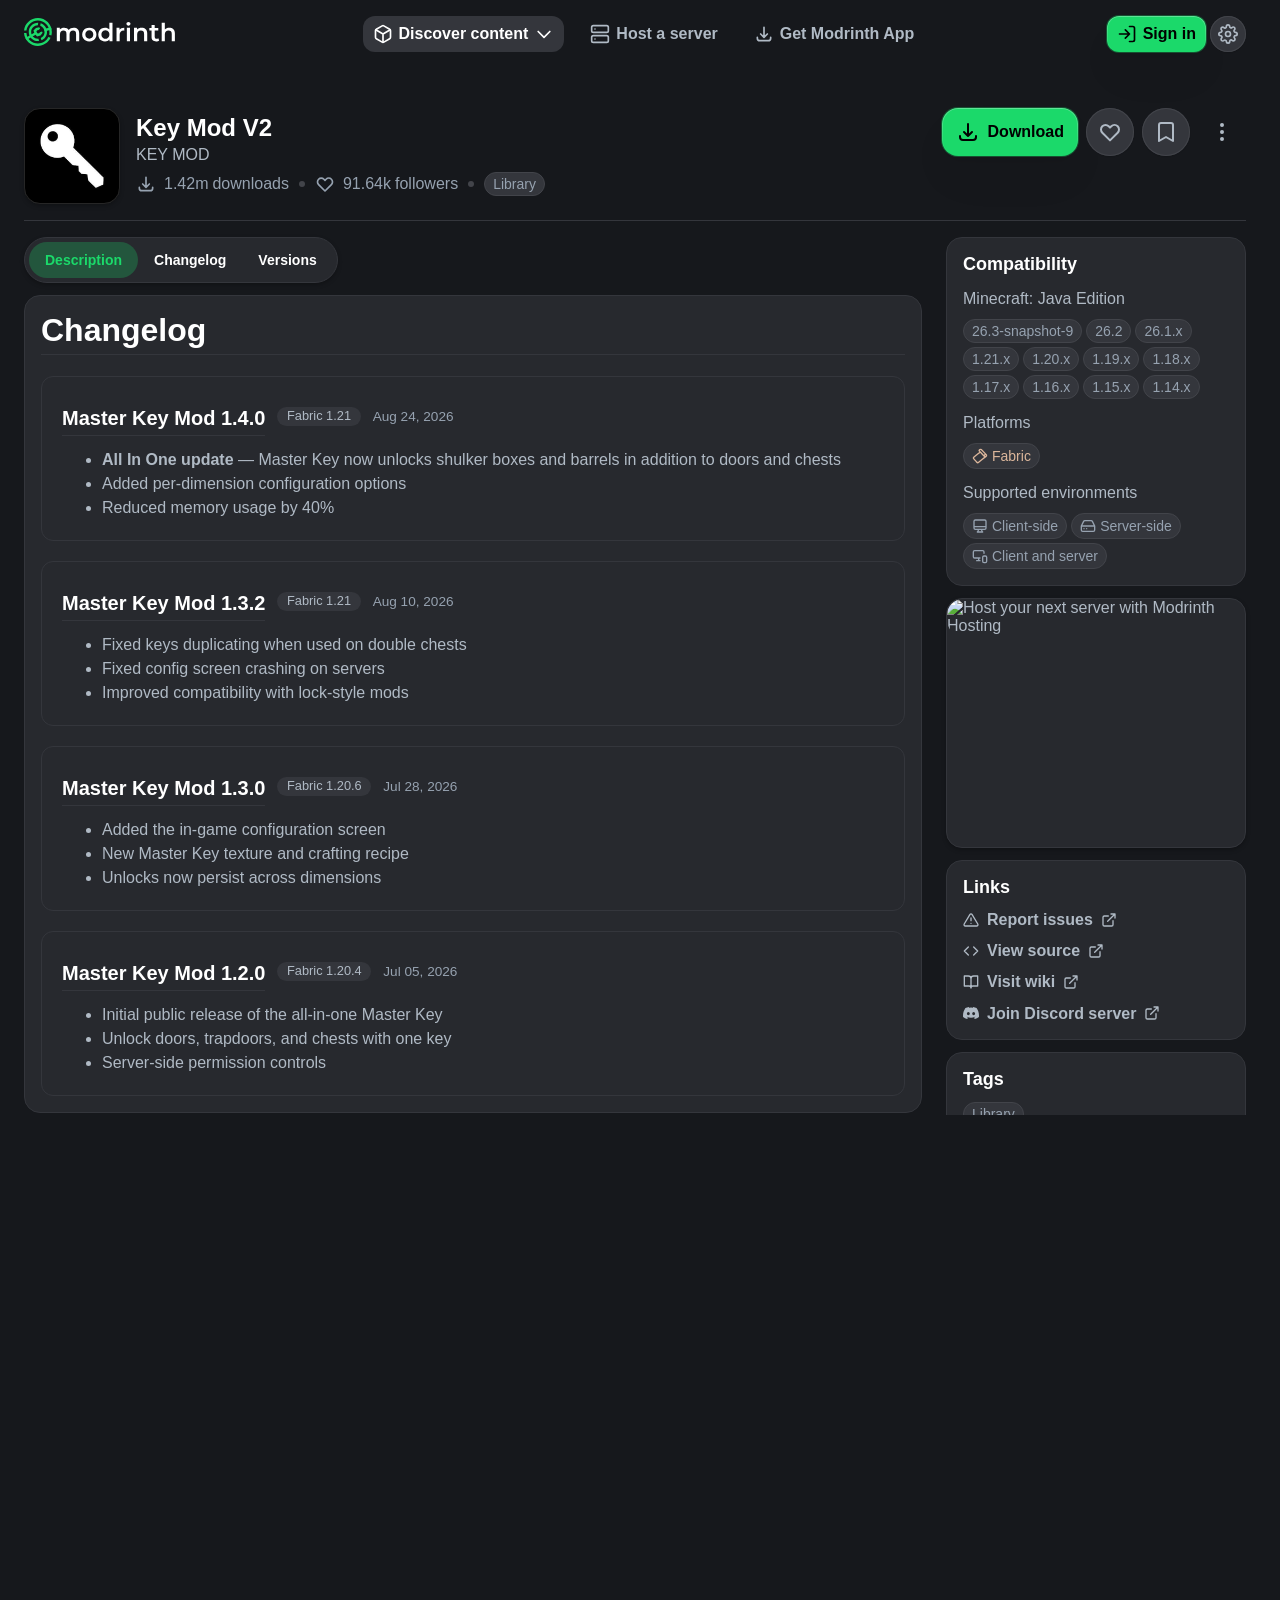
==== commit cac699ed: "Fix jar download link filename" ====
--- a/changelog.html
+++ b/changelog.html
@@ -221,7 +221,7 @@
 <script type="application/json" data-nuxt-data="nuxt-app" data-ssr="true" id="__NUXT_DATA__">[["ShallowReactive",1],{"data":2,"state":4,"once":1672,"_errors":1673,"serverRendered":14,"path":1675},["ShallowReactive",3],{},["Reactive",5],{"$si18n-locale":6,"$sauth":7,"$snotifications":10,"$snotifications.location":11,"$sfeatureFlags":12,"$scircuit-breaker-state":15,"$sloading":13,"$suserCountry":16,"$suserCountryFromServer":14,"$suser":17,"$smoderation-keybinds":22,"$svue-query":25},"en-US",{"user":8,"token":9},null,"",[],"right",{"developerMode":13,"demoMode":13,"showVersionFilesInTable":13,"showVersionEnvironmentColumn":13,"showAdsWithPlus":13,"alwaysShowChecklistAsPopup":14,"testTaxForm":13,"projectTypesPrimaryNav":13,"enableMedalPromotion":14,"hidePlusPromoInUserMenu":13,"projectBackground":13,"searchBackground":13,"advancedDebugInfo":13,"FilesRefreshButton":13,"showProjectPageDownloadModalServersPromo":13,"showProjectPageCreateServersTooltip":14,"showProjectPageQuickServerButton":13,"newProjectGeneralSettings":13,"serverRamAsBytesAlwaysOn":13,"archonSentryCapture":13,"hideRussiaCensorshipBanner":13,"disablePrettyProjectUrlRedirects":13,"hidePreviewBanner":13,"i18nDebug":13,"showDiscoverProjectButtons":13,"useV1ContentTabAPI":14,"labrinthApiCanary":13,"dismissedExternalProjectsInfo":13,"showAllBanners":13,"alwaysIgnoreErrorBanner":13,"showViewProdRouteBanner":13,"showModeratorProjectMemberUi":13,"archonApiStaging":13,"showHostingAccessInstanceAuditLog":13,"versionDevInfoCollapsed":14,"alwaysShowVersionDevInfo":13,"advancedFiltersCollapsed":14,"dismissedPhotosensitivityFilterWarning":13},false,true,["Map"],"KW",{"collections":18,"follows":19,"subscriptions":20,"lastUpdated":21},[],[],[],0,{"keybinds":23,"settings":24},{},{},{"mutations":26,"queries":27},[],[28,41,46,1644],{"dehydratedAt":29,"state":30,"queryKey":36,"queryHash":40},1787387736972,{"data":31,"dataUpdateCount":33,"dataUpdatedAt":29,"error":8,"errorUpdateCount":21,"errorUpdatedAt":21,"fetchFailureCount":21,"fetchFailureReason":8,"fetchMeta":8,"isInvalidated":13,"status":34,"fetchStatus":35},{"id":32},"P7dR8mSH",2,"success","idle",[37,38,39],"project","check","fabric-api","[\"project\",\"check\",\"fabric-api\"]",{"dehydratedAt":29,"state":42,"queryKey":44,"queryHash":45},{"data":43,"dataUpdateCount":33,"dataUpdatedAt":29,"error":8,"errorUpdateCount":21,"errorUpdatedAt":21,"fetchFailureCount":21,"fetchFailureReason":8,"fetchMeta":8,"isInvalidated":13,"status":34,"fetchStatus":35},{"id":32},[37,38,32],"[\"project\",\"check\",\"P7dR8mSH\"]",{"dehydratedAt":29,"state":47,"queryKey":1641,"queryHash":1643},{"data":48,"dataUpdateCount":1640,"dataUpdatedAt":29,"error":8,"errorUpdateCount":21,"errorUpdatedAt":21,"fetchFailureCount":21,"fetchFailureReason":8,"fetchMeta":8,"isInvalidated":13,"status":34,"fetchStatus":35},{"client_side":49,"server_side":49,"game_versions":50,"environment":432,"id":32,"slug":39,"project_type":434,"team":435,"organization":8,"title":436,"description":437,"body":438,"body_url":8,"published":439,"updated":440,"approved":439,"queued":8,"status":441,"requested_status":8,"moderator_message":8,"license":442,"downloads":1420000,"followers":91640,"categories":447,"additional_categories":449,"loaders":450,"versions":452,"icon_url":1631,"raw_icon_url":1631,"issues_url":1632,"source_url":1633,"wiki_url":1634,"discord_url":1635,"donation_urls":1636,"gallery":1637,"color":1638,"thread_id":32,"monetization_status":1639},"optional",[51,52,53,54,55,56,57,58,59,60,61,62,63,64,65,66,67,68,69,70,71,72,73,74,75,76,77,78,79,80,81,82,83,84,85,86,87,88,89,90,91,92,93,94,95,96,97,98,99,100,101,102,103,104,105,106,107,108,109,110,111,112,113,114,115,116,117,118,119,120,121,122,123,124,125,126,127,128,129,130,131,132,133,134,135,136,137,138,139,140,141,142,143,144,145,146,147,148,149,150,151,152,153,154,155,156,157,158,159,160,161,162,163,164,165,166,167,168,169,170,171,172,173,174,175,176,177,178,179,180,181,182,183,184,185,186,187,188,189,190,191,192,193,194,195,196,197,198,199,200,201,202,203,204,205,206,207,208,209,210,211,212,213,214,215,216,217,218,219,220,221,222,223,224,225,226,227,228,229,230,231,232,233,234,235,236,237,238,239,240,241,242,243,244,245,246,247,248,249,250,251,252,253,254,255,256,257,258,259,260,261,262,263,264,265,266,267,268,269,270,271,272,273,274,275,276,277,278,279,280,281,282,283,284,285,286,287,288,289,290,291,292,293,294,295,296,297,298,299,300,301,302,303,304,305,306,307,308,309,310,311,312,313,314,315,316,317,318,319,320,321,322,323,324,325,326,327,328,329,330,331,332,333,334,335,336,337,338,339,340,341,342,343,344,345,346,347,348,349,350,351,352,353,354,355,356,357,358,359,360,361,362,363,364,365,366,367,368,369,370,371,372,373,374,375,376,377,378,379,380,381,382,383,384,385,386,387,388,389,390,391,392,393,394,395,396,397,398,399,400,401,402,403,404,405,406,407,408,409,410,411,412,413,414,415,416,417,418,419,420,421,422,423,424,425,426,427,428,429,430,431],"18w49a","18w50a","19w02a","19w03a","19w03c","19w04a","19w04b","19w05a","19w06a","19w07a","19w08a","19w08b","19w11a","19w11b","19w12a","19w12b","19w13a","19w13b","19w14a","19w14b","1.14-pre1","1.14-pre3","1.14","1.14.1-pre2","1.14.1","1.14.2-pre2","1.14.2-pre4","1.14.2","1.14.3","1.14.4-pre5","1.14.4","19w34a","19w35a","19w36a","19w37a","19w38b","19w39a","19w40a","19w41a","19w42a","19w44a","19w45a","19w45b","19w46a","19w46b","1.15-pre1","1.15-pre2","1.15-pre3","1.15-pre4","1.15-pre5","1.15-pre6","1.15-pre7","1.15","1.15.1","1.15.2-pre1","1.15.2-pre2","1.15.2","20w06a","20w07a","20w08a","20w09a","20w10a","20w11a","20w12a","20w13a","20w13b","20w14infinite","20w14a","20w15a","20w16a","20w17a","20w18a","20w19a","20w20a","20w20b","20w21a","20w22a","1.16-pre1","1.16-pre2","1.16-pre3","1.16-pre4","1.16-pre5","1.16-pre6","1.16-pre7","1.16-pre8","1.16-rc1","1.16","1.16.1","20w27a","20w28a","20w29a","20w30a","1.16.2-pre1","1.16.2-pre2","1.16.2-pre3","1.16.2-rc1","1.16.2","1.16.3","1.16.4","20w45a","20w46a","20w48a","20w49a","20w51a","1.16.5","21w03a","21w05a","21w05b","21w06a","21w07a","21w08a","21w10a","21w11a","21w13a","21w14a","21w15a","21w16a","21w17a","21w18a","21w19a","21w20a","1.17-pre1","1.17-rc1","1.17","1.17.1-rc2","1.17.1","21w37a","21w38a","21w39a","21w40a","21w41a","21w42a","21w43a","21w44a","1.18-pre1","1.18-pre2","1.18-pre3","1.18-pre4","1.18-pre5","1.18-pre6","1.18-pre7","1.18-rc1","1.18-rc2","1.18-rc3","1.18-rc4","1.18","1.18.1","22w03a","22w06a","22w07a","1.18.2-pre1","1.18.2-pre2","1.18.2-pre3","1.18.2-rc1","1.18.2","22w11a","22w12a","22w13a","22w13oneblockatatime","22w14a","22w15a","22w16b","22w17a","22w18a","22w19a","1.19-pre1","1.19-pre2","1.19-pre4","1.19-rc1","1.19","1.19.1-pre2","1.19.1-pre4","1.19.1-pre6","1.19.1-rc2","1.19.1-rc3","1.19.1","1.19.2","22w42a","22w43a","22w44a","22w45a","22w46a","1.19.3-pre1","1.19.3-pre2","1.19.3-pre3","1.19.3","23w03a","23w04a","23w05a","23w06a","23w07a","1.19.4-pre1","1.19.4-pre2","1.19.4-pre3","1.19.4","23w12a","23w13a","23w13a_or_b","23w14a","23w16a","23w17a","23w18a","1.20-pre1","1.20-pre2","1.20-pre3","1.20-pre5","1.20-pre6","1.20-pre7","1.20","1.20.1","23w31a","23w32a","23w33a","23w35a","1.20.2-pre1","1.20.2-pre2","1.20.2-pre4","1.20.2-rc1","1.20.2","23w40a","23w41a","23w42a","23w43a","23w43b","23w44a","23w45a","23w46a","1.20.3-pre1","1.20.3-pre2","1.20.3","1.20.4","23w51b","24w03b","24w04a","24w05a","24w06a","24w07a","24w09a","24w10a","24w11a","24w12a","24w13a","24w14potato","24w14a","1.20.5-pre1","1.20.5-pre2","1.20.5-pre3","1.20.5-pre4","1.20.5-rc2","1.20.5","1.20.6-rc1","1.20.6","24w18a","24w19b","24w20a","24w21b","1.21-pre1","1.21-pre3","1.21-pre4","1.21","1.21.1-rc1","1.21.1","24w33a","24w34a","24w35a","24w36a","24w37a","24w38a","24w39a","24w40a","1.21.2-pre1","1.21.2-pre3","1.21.2-pre4","1.21.2","1.21.3","24w44a","24w45a","24w46a","1.21.4-pre1","1.21.4-pre2","1.21.4-pre3","1.21.4-rc3","1.21.4","25w02a","25w03a","25w04a","25w05a","25w06a","25w07a","25w08a","25w09a","25w09b","25w10a","1.21.5-pre1","1.21.5-pre2","1.21.5-pre3","1.21.5-rc1","1.21.5-rc2","1.21.5","25w14craftmine","25w15a","25w16a","25w17a","25w18a","25w19a","25w20a","25w21a","1.21.6-pre1","1.21.6-pre3","1.21.6","1.21.7-rc1","1.21.7","1.21.8","25w31a","25w32a","25w33a","25w34b","25w35a","25w36b","25w37a","1.21.9-pre1","1.21.9-pre2","1.21.9-pre3","1.21.9-rc1","1.21.9","1.21.10","25w41a","25w42a","25w43a","25w44a","25w45a","25w46a","1.21.11-pre1","1.21.11-pre2","1.21.11-pre3","1.21.11","26.1-snapshot-1","26.1-snapshot-2","26.1-snapshot-3","26.1-snapshot-4","26.1-snapshot-5","26.1-snapshot-6","26.1-snapshot-7","26.1-snapshot-8","26.1-snapshot-9","26.1-snapshot-10","26.1-snapshot-11","26.1-pre-1","26.1-pre-2","26.1-pre-3","26.1-rc-1","26.1-rc-2","26.1","26.1.1","26w14a","26.2-snapshot-1","26.1.2","26.2-snapshot-2","26.2-snapshot-3","26.2-snapshot-4","26.2-snapshot-5","26.2-snapshot-6","26.2-snapshot-7","26.2-snapshot-8","26.2-pre-1","26.2-pre-2","26.2-pre-3","26.2-pre-4","26.2-pre-5","26.2-pre-6","26.2-rc-1","26.2","26.3-snapshot-1","26.3-snapshot-2","26.3-snapshot-3","26.3-snapshot-4","26.3-snapshot-5","26.3-snapshot-6","26.3-snapshot-7","26.3-snapshot-8","26.3-snapshot-9",[433],"client_or_server_prefers_both","mod","BZoBsPo6","Fabric API","KEY MOD","# Key Mod V2","2021-01-22T11:04:41.419169Z","2026-08-18T13:25:23.276290Z","approved",{"id":443,"name":444,"url":8},"Apache-2.0","Apache License 2.0",238064199,35235,[448],"library",[],[451],"fabric",[453,454,455,456,457,458,459,460,461,462,463,464,465,466,467,468,469,470,471,472,473,474,475,476,477,478,479,480,481,482,483,484,485,486,487,488,489,490,491,492,493,494,495,496,497,498,499,500,501,502,503,504,505,506,507,508,509,510,511,512,513,514,515,516,517,518,519,520,521,522,523,524,525,526,527,528,529,530,531,532,533,534,535,536,537,538,539,540,541,542,543,544,545,546,547,548,549,550,551,552,553,554,555,556,557,558,559,560,561,562,563,564,565,566,567,568,569,570,571,572,573,574,575,576,577,578,579,580,581,582,583,584,585,586,587,588,589,590,591,592,593,594,595,596,597,598,599,600,601,602,603,604,605,606,607,608,609,610,611,612,613,614,615,616,617,618,619,620,621,622,623,624,625,626,627,628,629,630,631,632,633,634,635,636,637,638,639,640,641,642,643,644,645,646,647,648,649,650,651,652,653,654,655,656,657,658,659,660,661,662,663,664,665,666,667,668,669,670,671,672,673,674,675,676,677,678,679,680,681,682,683,684,685,686,687,688,689,690,691,692,693,694,695,696,697,698,699,700,701,702,703,704,705,706,707,708,709,710,711,712,713,714,715,716,717,718,719,720,721,722,723,724,725,726,727,728,729,730,731,732,733,734,735,736,737,738,739,740,741,742,743,744,745,746,747,748,749,750,751,752,753,754,755,756,757,758,759,760,761,762,763,764,765,766,767,768,769,770,771,772,773,774,775,776,777,778,779,780,781,782,783,784,785,786,787,788,789,790,791,792,793,794,795,796,797,798,799,800,801,802,803,804,805,806,807,808,809,810,811,812,813,814,815,816,817,818,819,820,821,822,823,824,825,826,827,828,829,830,831,832,833,834,835,836,837,838,839,840,841,842,843,844,845,846,847,848,849,850,851,852,853,854,855,856,857,858,859,860,861,862,863,864,865,866,867,868,869,870,871,872,873,874,875,876,877,878,879,880,881,882,883,884,885,886,887,888,889,890,891,892,893,894,895,896,897,898,899,900,901,902,903,904,905,906,907,908,909,910,911,912,913,914,915,916,917,918,919,920,921,922,923,924,925,926,927,928,929,930,931,932,933,934,935,936,937,938,939,940,941,942,943,944,945,946,947,948,949,950,951,952,953,954,955,956,957,958,959,960,961,962,963,964,965,966,967,968,969,970,971,972,973,974,975,976,977,978,979,980,981,982,983,984,985,986,987,988,989,990,991,992,993,994,995,996,997,998,999,1000,1001,1002,1003,1004,1005,1006,1007,1008,1009,1010,1011,1012,1013,1014,1015,1016,1017,1018,1019,1020,1021,1022,1023,1024,1025,1026,1027,1028,1029,1030,1031,1032,1033,1034,1035,1036,1037,1038,1039,1040,1041,1042,1043,1044,1045,1046,1047,1048,1049,1050,1051,1052,1053,1054,1055,1056,1057,1058,1059,1060,1061,1062,1063,1064,1065,1066,1067,1068,1069,1070,1071,1072,1073,1074,1075,1076,1077,1078,1079,1080,1081,1082,1083,1084,1085,1086,1087,1088,1089,1090,1091,1092,1093,1094,1095,1096,1097,1098,1099,1100,1101,1102,1103,1104,1105,1106,1107,1108,1109,1110,1111,1112,1113,1114,1115,1116,1117,1118,1119,1120,1121,1122,1123,1124,1125,1126,1127,1128,1129,1130,1131,1132,1133,1134,1135,1136,1137,1138,1139,1140,1141,1142,1143,1144,1145,1146,1147,1148,1149,1150,1151,1152,1153,1154,1155,1156,1157,1158,1159,1160,1161,1162,1163,1164,1165,1166,1167,1168,1169,1170,1171,1172,1173,1174,1175,1176,1177,1178,1179,1180,1181,1182,1183,1184,1185,1186,1187,1188,1189,1190,1191,1192,1193,1194,1195,1196,1197,1198,1199,1200,1201,1202,1203,1204,1205,1206,1207,1208,1209,1210,1211,1212,1213,1214,1215,1216,1217,1218,1219,1220,1221,1222,1223,1224,1225,1226,1227,1228,1229,1230,1231,1232,1233,1234,1235,1236,1237,1238,1239,1240,1241,1242,1243,1244,1245,1246,1247,1248,1249,1250,1251,1252,1253,1254,1255,1256,1257,1258,1259,1260,1261,1262,1263,1264,1265,1266,1267,1268,1269,1270,1271,1272,1273,1274,1275,1276,1277,1278,1279,1280,1281,1282,1283,1284,1285,1286,1287,1288,1289,1290,1291,1292,1293,1294,1295,1296,1297,1298,1299,1300,1301,1302,1303,1304,1305,1306,1307,1308,1309,1310,1311,1312,1313,1314,1315,1316,1317,1318,1319,1320,1321,1322,1323,1324,1325,1326,1327,1328,1329,1330,1331,1332,1333,1334,1335,1336,1337,1338,1339,1340,1341,1342,1343,1344,1345,1346,1347,1348,1349,1350,1351,1352,1353,1354,1355,1356,1357,1358,1359,1360,1361,1362,1363,1364,1365,1366,1367,1368,1369,1370,1371,1372,1373,1374,1375,1376,1377,1378,1379,1380,1381,1382,1383,1384,1385,1386,1387,1388,1389,1390,1391,1392,1393,1394,1395,1396,1397,1398,1399,1400,1401,1402,1403,1404,1405,1406,1407,1408,1409,1410,1411,1412,1413,1414,1415,1416,1417,1418,1419,1420,1421,1422,1423,1424,1425,1426,1427,1428,1429,1430,1431,1432,1433,1434,1435,1436,1437,1438,1439,1440,1441,1442,1443,1444,1445,1446,1447,1448,1449,1450,1451,1452,1453,1454,1455,1456,1457,1458,1459,1460,1461,1462,1463,1464,1465,1466,1467,1468,1469,1470,1471,1472,1473,1474,1475,1476,1477,1478,1479,1480,1481,1482,1483,1484,1485,1486,1487,1488,1489,1490,1491,1492,1493,1494,1495,1496,1497,1498,1499,1500,1501,1502,1503,1504,1505,1506,1507,1508,1509,1510,1511,1512,1513,1514,1515,1516,1517,1518,1519,1520,1521,1522,1523,1524,1525,1526,1527,1528,1529,1530,1531,1532,1533,1534,1535,1536,1537,1538,1539,1540,1541,1542,1543,1544,1545,1546,1547,1548,1549,1550,1551,1552,1553,1554,1555,1556,1557,1558,1559,1560,1561,1562,1563,1564,1565,1566,1567,1568,1569,1570,1571,1572,1573,1574,1575,1576,1577,1578,1579,1580,1581,1582,1583,1584,1585,1586,1587,1588,1589,1590,1591,1592,1593,1594,1595,1596,1597,1598,1599,1600,1601,1602,1603,1604,1605,1606,1607,1608,1609,1610,1611,1612,1613,1614,1615,1616,1617,1618,1619,1620,1621,1622,1623,1624,1625,1626,1627,1628,1629,1630],"KZS9tylY","EW33COvi","Vz2fCyj1","TiRfiHCC","3auffiOJ","yKxt6vQd","mzWtLKwY","I5uJBxv3","NB6ZFJFw","PRBzeeTW","SX46NK1K","C3VkBnFi","APdJVxfY","WNbTdkLS","PfY0kOEk","R1AfzdaQ","7g9p2881","qrEy5YGE","BabMEX3f","WSJOUdKs","1chh3gx2","yOnIEotM","ePwgymTJ","fC5RTD55","Y3EXNN7S","IFHFSVDc","aRmkQPrs","7hZJzidC","AB1fvWV8","aqfJ1ZuZ","bXYTGKvj","JicWt7qw","LWAYx3hL","ai7D22n3","VFSs6Ujy","1v932ZMY","y4zn8BT1","oKPs1SgF","BGFFpdzl","3OPzLHVJ","HMBgn02e","jYJIwG4c","zqUXAY4L","GmcSmmPF","pO03bZZA","ZNI3l5o3","fupc7s32","BzWRlGLN","52Zx3vLX","Tbl6vl8j","sv0yIUjC","nAbEPgYx","v8I9HEA4","QVDJylQ7","9albznND","7nKP4yUa","YwHHPNVI","tZqJpmCW","crBXiDCW","lnkOzZ0b","iF0q9SQK","aa7GjDs9","7UNh2PBF","IothiuUB","7RI2g67e","JysUXOMs","rNfaRTfl","f2Y3vhQu","5XLBQVFI","wmUvwv00","jifaWih8","nPHDYMfc","tkaL7rcq","gmvBfE4x","exn4lPJ8","bNe2h4sb","BUu5qPlZ","JBCGfIWh","XnQSD5Ie","GcaiauBc","n9VMDfcg","XYe2MNMi","bTnRtObn","LfUdA4Sf","CW216TFl","hFzTbYRu","x9ZqLRwc","Y7X8Hhka","FgmJUe3S","qkvl3xDD","51YGaK6m","PgLQbTH9","2EyE2SxG","iPJqMlJy","mQsw49fV","7NCd11cy","EWwPPL6y","9E3POSah","QyoYoS1L","6PjGUXft","q3B57giZ","duXtu7Mv","ct54kLn6","UW9fZnIN","XTHo3Zv2","LnDlY6qD","E43TEQUr","GQvJGWo8","no2tybzZ","TqJCrZRc","Ih6Z2LPA","epLznJvj","3WigUN4i","TrIel4SO","JG3trBMB","iGsZlV1Z","w1hoJyvR","aaxysYSr","P4dVOjdB","2crJecHK","g6dqlhZA","Sk17Arv8","LDBk6Gkw","w04KtwfS","AXjFPkGO","w7WYHFXQ","wI5SUVrP","oIkwUl43","zy7W9w8D","6xwSUlAN","kGajkc8S","SfYgWJcE","gpl4Fj6D","jDDozYmj","hW7nEpTZ","WySSeVkG","XwTuWbpO","Ua4lc5tg","HVDOfdmY","eWxc51hM","kpHh05FP","1Clf5dTa","U1MW7MAt","hyFOWGxi","XuINwA4Z","fs6Evior","caAUQUkM","RmrI7aQl","bIivV1Nw","QV7vnKKc","FGedIovs","NvpxBurp","38hxkT6t","IIqfpBaC","nNKIpQi1","KugUHHeo","levT8TBv","ELyTc2mR","3s09jk3z","ERBf7VT3","dbfSq8gn","T4me78o3","iRrnCNpj","F5kyXfQb","5u1C2PFE","lO97gbkP","fJLeal0h","ELM4vP2I","foukWeKL","DV6pvooZ","qXBnqLRc","fHPZAS6s","a8f8UOYM","cYqIQo6h","8Q9AiNzI","yZHVE5uS","476bZqxy","PsMx4chP","HqAMsbpy","5ddKSVe9","LTcOldqW","sf5KQYnF","xypy8s9d","RlLMBaqw","LoB1lXAQ","X74E54Pq","Gb8k1YeO","h3AFkvAF","fV3kAyxg","RLzY3ZyY","XwvTqkqr","LrJRgLWV","uvA4N5rC","2YoDvysd","Qnv15UTu","MeLFgiB0","eQrQQE1p","XRQRuLgk","Lx1AX1td","NI4JkISw","L0wmxvVG","ynl2hvIH","5OBoG05F","jhX16Zcz","i2mlXS4U","vwTV4Agb","Fvd4Zkyo","W6IAFO72","CQRo7bxt","U7YDQZjA","rVazA1wF","ti8dGWwg","GS00Csiv","44wTrwmg","6zAqUmO0","n1BGDH9X","O2qc6nsy","FRg18j3a","Z92GEPU2","fSPo6UtM","N9qZdjt3","ljGdqEqS","qQC5klDH","2q6Dmb8u","XqodfB4f","wF33uVr9","8TLEIaci","io0wt4Ai","1dB65ppH","GbZ13YI1","ALjNbsdy","kZ8Z5Xwx","roD21Eou","KCmSPU8b","XYuF5hfV","jvr2zzlL","8eKkyfGa","1bgrYcMk","k6xnp0Hz","JM6MJue5","4wIURb45","81uX9Q66","kJMpYKrv","zpmtKxfV","pAdwyjJP","iW7F3Rkl","eNDeMswm","suesdaHb","cGdCXkjZ","ruet8er8","lIsi9TdU","L6oNo6Hx","RNDPXNQg","rrnLvsbL","AGabiBYy","MR89IvfQ","RtAjPwHu","rjQkRuiu","TGB25RLi","34iyRwzB","vuHWOQsB","jy6ehlNe","qgqitIMI","25waSV2L","5gPmK81C","d21cnfln","J5JHDJKa","HnCisPYp","D2fqWC01","QF33F6to","hlEg3Ozs","hcZrl16R","1gnEwdMi","1n6nGkCj","WcqtO6g6","KXNNWSBt","Abp6x34K","q7i31UcD","jewlv99C","Rc4DKtpu","iOvG1Rif","sJHVkrRE","WzEfKGJu","1TOAhSZW","fiMbeNUu","cO903CY4","2jFjAUSt","DP0Ius6z","Ys8c8itO","rU0jh5Rv","4Zmxh5NU","GkKh6DGq","lEthR8FU","wkID6YQU","qPNxv5qZ","YyI4A4tt","ybc5Fjql","PsJFXTI2","cw07UNpY","xSa6h9gv","gBLh1BAK","7lA83Whn","7zjdfV3v","BIUjYtXO","9RTllJIs","N5hYQpLP","zcpbyWSH","1bDn0oLI","ZCRPU7zu","qaApHOxA","ClXHxfOV","Vp6ARkhq","aP6jwPyA","yGfXqDYu","TcdLJQkj","4TrYrOhI","5NTTynba","UxiJdq3q","Vh55Sosk","DCqjhIiP","RLPbgBGP","ScMraOCG","ic9HilAb","xw5YrDHt","3dK7BAmw","RiOE32Re","g2QSvr4g","B9qTR9oh","i6yKzgtO","L55bHtC9","5qwmtjaP","nFK910wv","23nCK0zM","qmeurUwp","RljeA1em","Hw9K1dUH","DViguGBA","tAqtfwEb","6qikX5Zw","vD9PxKZt","CHkbQuNz","nR3Lb75e","HkwJBiOP","mHW3ZSDH","uNHA8hFl","IOVsvUHu","Xivipob5","VqmivTIF","SQ4CPyrs","qGPfVyPw","pZTsfuSa","TNF6hDpc","gtUkBmSy","SI4Cri3X","YC7ealNj","7jVcrYVZ","FvApKY5i","pKzU4NF4","St6VBaEb","GWhMfYFJ","ct7BsEJ1","ZR9hBADo","WkR4r28V","3NQwzj0b","LCbP8k6I","KvmAjA9G","odx4vw2k","g5y6g6Oq","Fb66M9rQ","ClUU6TVG","X6LKWJUx","9B6jUUyL","VDl94Lx0","gtgzO8r7","EuJENaAz","XgS3g0uq","fjsrOLR7","vM5SpVPC","SbrYJtHJ","rQOQL6nC","ef3DimVt","zihmTu83","zPS1p5ul","CI09738V","3XrQEeEu","zd2RW4Xi","Bnw2XweM","qgTkxcag","X6NzLlSk","eGAKaHl7","eq9NNGcv","t8gxHRxl","DCcAtmIm","nfZMS1GK","wNjT7tOI","BBBRpjOG","nV2Cc214","LoZHv9Ac","8w6BMMkH","yfzhMeRZ","J6yPQoBy","2aTn2k1M","inQsbwtD","bVa5NyiC","g8jHG8t2","DxWH1HyN","V0Yx8gzI","4JKJwzcT","2kDcV5Rp","EepWkllY","cdPFdaZ4","VKwiy2Fm","oAVHz54U","nSk00F5M","o68l3pK3","II8sVuAK","b3GuijTJ","wNNNnSQB","JXjDyWqh","Fk7dLlzZ","KXxIfJ4K","avb6CBpt","aXrklWT4","AqFdVh6X","5LO7hoyJ","xgzl8S6m","Vr6Eq12L","h0HoxKBz","NScgrIrE","fpveFNDq","iTTMUPdd","GzcQEsBn","2Q9R2Z5W","gjN9CB30","zdAac4ij","owCnLYun","6mslMyea","QtAVpmoX","c1p9mmFg","dX8yiqT6","oLjJzxjk","iEU93RnX","uHo75xmS","im91Yq9s","PrZIpVLI","UZCSOkHS","oAi2pJFx","gMpobWLJ","xU3d1ArH","OeX96oTd","lyaaKFpp","5b23omah","XT25p2RV","QlWozpGb","lSNmBh6P","mBOaVuXE","8JmQ2bVs","QNXr6ta7","9N0AONyO","IQ3UGSc2","cCwCSFzJ","7PoSQfpH","gK5r4m48","z5eIXbzz","LwU7RcOt","rwtrPdHf","LbPFAxci","imV7tC6t","RLIPEHHI","v2e6feGG","5mzrfkuD","2ZVOAfTp","Mp3ilM3K","ONHLJRj5","5eX37YdU","ruKoLG2a","RSZHmY2f","1rPtAM25","qh9BpS0Q","rrB1aFl6","qN4IdGPY","ucX1SrPo","n5KmwVUC","o2TrD6Eo","a1Bgv73y","31ES0yWr","Y7dZDIq6","ZXFuyLm4","xzPDsj4Y","gKz1DWWR","PUNMV5UU","2veYst24","YuaoI45J","qR6UgeLi","4R7v9Sf6","8rCmUasd","jQNYE4m1","jv9slnyk","tOJMtumY","mNuoiBpM","kbtdliUm","KKt1P7YW","mGIxWbTy","7BiQSUvg","EaJiKt73","B5ukNuTY","ptyffaeX","Rm5XIX2N","E7uu0uCd","PmzPicLN","pGXtbsj1","BMFJwerO","Bg5KcCr6","5csZv4Dd","4NpVpLMY","INRZVF8u","GxqbUxtc","BpTF8BtN","VO0pdfjT","tWv6sqTb","UWMXoG0K","yLERB0ld","ujdG5zAV","e2jFn9b5","O3Hx0v9e","RS6s817x","MfJTZ2gj","UxKTFgii","Pi1d5Ub1","HoO8uHlA","AuDVe22s","kNiwhB71","PXC4DUqw","AnCs0z08","qwFMzWsq","pT09syaU","6woB9qxm","OGjjpVM3","wIj7jjb3","lWMN0I1E","pBYk3WbR","64nlF7yO","jqrQwxen","3NXSq101","gFSJzMSV","sHhBYUuX","eLL0jpsb","s9txaq7F","U2sut1z2","Zp275COe","IuzkNe9N","hUwPVCw8","e04JMV6V","4XRtXhtL","3KmOcp6b","a0U5nQcV","Zl4LIQbN","p6L5EWXf","XG2HDjDi","JYx8wTgt","3fY6NddT","6Iv0Y14L","EsaWeELS","RAzwgZkP","XV9QDCar","BC3dQECI","uLpYu4FP","hjQL60eb","gjysTPsx","9nx74dYD","lfbnci9q","v5jQhQ10","yTwwfX8B","Yq33fioO","yQIU5REa","8rIblgME","Uxjomqbn","IbqSWauI","w4AD78Aa","hFVWjqsX","5GqVAvvY","YDlOLdpm","gugCMs27","JDGZPBY3","gdGDJ2bh","4SE1VOoA","t5sg5W2X","7R87xyfz","8GHkHEa9","BXfHW8Ww","UYTSD4aj","DTb2fq9B","25Hm7c3j","U2QS5FNi","pCfxz2JH","mrB7EiW4","MtLQsb99","QL74kcxU","rcnGIuHL","qbOkGdTB","vWbvdIxT","3RABUs9m","6XyLcjn4","PbVeub96","i7ZuGTZS","jZGQj0SC","d6AIXpak","wRYBRKfJ","WJ830YlF","7MPbPZS0","soTZU9Bz","HnvZbc6z","HJHzm5Yp","1ld37x4U","7rnoQ392","Sd7u3cNN","3EgKhiTb","CeVWqAVr","VOZ8sKAb","IzS7xNr6","sqGaf7I2","1cCEN67v","6iOab8Tp","nOI7bsDO","CMRcHhfl","R98cmuxG","67xsScMW","95QMsRyb","hfsU4hXq","V7gqra8F","Pz1hLqTB","P8odwADJ","AaOg5lro","TenXkoRu","9Oj5Kedy","GobJMGkD","nENKf47R","U5yOpfRr","jyKnHEDY","unERf4ZJ","ThzLBe5M","E67zJhaF","qvrUMd9Z","LMabW8IV","xYrkbzlg","OCKrSzAZ","s5UrEfIY","6mQyGxQ8","o0y85XuU","WM12byEn","W7Sx4qvX","Xru23QG1","xMssmsXr","qMk5NmAs","JxkMjQqZ","R0aqiP3n","eONqge2p","E6YKBZtg","B7GygbYq","8aHBU22O","5U5Y73uW","n2c5lxAo","rSrmGeeJ","K1pOTt6K","MYvpypD6","FLGCXPFi","zn7AQtxP","hFdJG9fY","hZp3OTog","P7fEfdSc","uIYkhRbX","XheZ9iGK","sIo7d89K","KIPTaPqJ","fO05PwUR","LKgVmlZB","lcnQpW9C","27G0kpIF","Tt0NzFL1","mQnPDt5N","I3OHfQBA","r0FNcItN","Jy5LrolV","pYtlDijL","B8hbaMOT","QmY4nUvp","ROFwKb90","Wp5mH29T","F40Zv8vc","1sf8i9fy","DnwAgNmV","lRcC0FRh","1Pj9mogm","znrh6Yyo","Hi8quJUM","tzxGqDe8","Y39HzGbx","tFw0iWAk","Hk8zAzIB","gaXnTtGJ","837zpBLd","fgu4rome","1SZKVmdh","TpZ2i93f","ZI1BEw1i","Og20ksSg","jzcdFzPc","8PjIM8Rd","nyAmoHlr","JXpzzvU6","FhOnpSMY","BVLAIn5Q","97By7e74","DushQOTf","ejEanIXC","Gy5s400X","qk28POfr","6g95K303","YblXfKtI","mAiJMJSa","DfUQXHFa","qg6wQgub","Yolngp3s","Uppy4qHd","fdestf2d","yGY1P8Yr","JQ07mKWY","SfxxnaeS","JMCwDuki","ORqSdnJ8","E43lIzib","cAJWRbQt","5ngsQlW8","7HnviItK","nBKoUaUC","2sYBLn0C","e3cgXQ6I","jYPNoqlj","92lczH6b","tWshyEgT","XxkTbJzb","cXkV2nJO","p9GxFWDv","TvatZFJI","cmnVMpqB","f9JMbGv4","8GVp7wDk","dBMtQPll","vEBS94Zq","cpC3P6YE","fjL26nka","U8tA9DvG","FFgraWZB","X7fZBPdI","bnOsLTYu","DLrJPVCZ","UgdmocrA","3O5raQ1L","YG53rBmj","5FwMHnbp","Ca6gRk94","atH5wCfH","9p2sguD7","t7ARQ1lQ","oewq0SPx","jYlYpyl9","vgnJPkyY","2ovmmsss","aOORgwbx","nrGbafeF","htRy7kbI","AwBEF5aU","O0ZgFsuV","A1IDokGa","WovL05Nr","65jl2uF9","ba99D9Qf","axDEQtMs","xklQBMta","BOnMBe9t","za8EviCq","qhBAD6lk","ouNIk6kN","cM9AhPFx","zrJxy4cn","D7jXLoRF","94EiEX8x","tftr9Gex","w41vyG5F","GCdY4I8I","kAQqRNrK","bWfIZwG6","191HCCtF","AVWxA6CK","RMl45Lr7","ik31TLQH","sswM8UzU","ICmfMxxh","auwFTj9W","v9iq0iHT","P7uGFii0","tAwdMmKY","1uMtrDCU","ZrFtKs5T","MtIGbixh","FXHCHBBg","U6iuRBNQ","IdbZAPPF","vOCP22mm","HXzEJYgV","MiIndOKP","IHIHC1yO","1cXs6RWI","GT0R5Mz7","oIVA3FbL","mDmQIaOM","Y0cpssyN","vMQdA5QJ","ocg4hG3t","iS2jNAxk","hpxN9iW3","YF44uv1l","EY5IAcV9","vEv7eHR6","oGwyXeEI","VAjB0MYF","bK6OgzFj","IRoJ7WpO","SKO3xQOq","QVBohPm2","gQS3JbZO","Ouxgt8PC","BgRqXNlh","scwxz6w1","qKPgBeHl","K9wocAyy","RlElgomt","6p73lfAV","WTaAx4ah","TwHWSyoo","Y2c6Fhq9","RSbTCKnx","5PFyUvrB","rXcvWJT5","iFnYBUfS","c7d8lSzD","UEjZZNue","dhD4I4lJ","thGkUOxt","FjU3tsgY","k13PLvlF","psnRjnnH","MawoBGbv","okJbgFs1","GcoFPm9u","kwP1bhmH","iXqhjTJ9","ytiI6Kpm","aHuj8q0Q","Xhw2LuSh","icCZ380j","U4DXBluO","Zp9iAZdZ","bQzqZbjS","oHVAUBh9","X7o8njVT","Eo1OlAPd","gKE8iGdG","Oh9IKZRD","KEv54FjE","u5OfXb8f","kgg9d3no","k4z4g5d5","UU9QOoeP","d6uc3lSM","15ijyoD6","SKPWumQf","biIRIp2X","Ybg4nYGj","5tj7y3PJ","IrJDerMf","aN7oPN6k","8FAH9fuR","r5NCKSxv","cPSAl6PV","2uoacSph","9YVrKY0Z","S6sAWXmr","CFIyvCbL","EsNijCEQ","UnrycCWP","1cLcad9L","GMblQSBo","EY9htrTl","8fwtaP2G","3WOjLgFJ","drYbjsJz","BYonCXDS","dnWlv2xc","ztR0Lm1k","OBoUK7BX","AQrEpNKf","GqKtXrLR","aHOmYIWr","ZNwYCTsk","X1IlgJfg","lcjnVPCJ","usLY6ngX","I09re1h6","2mivyLFn","IXeiAH6H","tj2V7jtU","flEannHL","y1pF0uOZ","yygmVw1U","HbTXYTBz","yPK24EwP","Mjeis0MF","PB9Kjpo3","hZxPzoO7","bQZpGIz0","1pvBRjVJ","PqEW2QBo","sEWxVmfA","MNJwZRWx","TMgpR77k","rYSz5dRU","Vb450Hmx","OvRqmoKW","FZ4q3wQK","1VY3O1sc","wBJOgXWG","MyA3WGr0","ZOyJh09R","yHhlrptJ","AxIsRvDf","mihSzJJh","X9NXysME","hBmLTbVB","VgqYFpPF","4AkOEqGy","HCpbeBw1","qhT9Az1B","7KiXkbYC","skQ0OcM0","73Q31My7","VANXjcIV","kGZONSXN","hCdmfsaX","eqwcpPK5","5zgbF679","vcgUMTb2","DtfNJboL","PAvHzSHg","SQv5lrom","57QrUXtr","cVx9o7IX","J0H8Digl","w6P5mySo","7SBWrxrx","lkoxTot4","1IkOxieq","UapVHwiP","vtBTVr1F","wLq4rGsB","sVqpGIb1","1Hweb6k1","zMhuzBG4","B41MB8lb","CUUxhvCY","F2K8FjPM","VP2WqQA9","YozemL2T","94CGZCTk","jCGlnFJS","vNBWcMLP","N3z6cNQv","BPX6fK06","EcYmlIw5","b2dnY6PN","eE3JyYGm","19viawBV","aQqNHHfZ","r7pYmeRI","sLmbxWpX","F5TVHWcE","JIZogEYa","JntuF9Ul","X2hTodix","zhzhM2yQ","jFOpRLqo","ax9iQEs0","mOgCnMQW","ULzqBrem","eCi4LRFd","gymiiTwJ","p96k10UR","kKEGlsne","tpPpcFMY","jjBL6OsN","1G9eZcQk","AGkgqBTc","MLV5nweV","l5NUMVJi","9xIK4e8l","Q8ssLFZp","gjoJRErB","853MoLNM","FrEcziOT","ccY0mQja","CF23l2iP","wY6xf39W","R8EHRB5U","nfRNGIDP","Y1CT8wYv","UQGBUljd","OfVCYAra","RpiukpFt","VjVhv4ua","Uamp1zEl","EuHNZTuZ","rWWImuoz","e9QZFLr0","iHrvVvaM","2diTWKwa","m6zu1K31","qNm2IWMn","6H0H3REk","4jg5xkQ9","RMahJx2I","lxeiLRwe","VLGhLmUs","eopwKjuW","ifvKw7qT","2glHKLYN","rhkWp6Ar","3XXLCKOW","UuXf1NbU","eDonRHGR","Fqye5bSK","zWChzPpc","dQ3p80zK","xlYMLV5w","tqCJtl48","g58ofrov","e79UstDF","QVugHxYg","rqG1ZEU6","tb1sLrgP","RDb9rvBm","KhCFoeip","vczmWJBj","tV4Gc0Zo","5oK85X7C","uvxV23TB","ORdkcFQa","gB6TkYEJ","lSzh3zVT","5veGhabU","rvdQiyMk","z3e7vr3z","DdVHbeR1","PPiyRYXQ","sMoLaQCd","Lwa1Q6e4","L6LGItxd","3CDayPF9","DHVfCXgT","3wZtvzew","L34yYPTD","JjRjjUL6","vHlPCTc1","nTESnhP0","i5tSkVBH","E1A3k0sX","WAZ95Yd8","C1oj1qkP","mLQ69WCw","YxeMNksE","n5TuJL5H","yGAe1owa","2qcuvmg4","yTd4xvNR","KHHfGZ0L","pKmc4koL","eYJZ9Fqh","Dx1zTxco","q2wFHIa0","moO7shq2","6CBJt2lg","bzzYBd3m","M7lniBmG","mmmOfXE7","Xsmcjuhk","wMEs7cO8","ddqzOW93","IWDXHj9j","JHeJcVrR","ID8pq1x1","G0yfY6x2","E1uEPd5j","B0D2tXJQ","lJSz0pYX","fm7UYECV","C42P4GUP","aLxYjsiv","IpaMcBLh","Jj2SOUMp","KBemGgha","tnmuHGZA","EGF0Gpc3","iLIO2A3w","dZsorAUN","WCYlsnHH","kw0Rlte8","KAvhN1it","dHWG1ezC","hu6gukgT","Lwt6YYHL","5zJNhXV2","q87Wssd1","X4NvHO8O","uQHiuXCF","Sy2Bq7Xc","JUT8OObn","BLz7ETCw","TwiSoUFC","L0P1u0Y0","E1mjhYMF","9LonYzDx","9LZ7O2ZJ","mdNA8l3W","61wn1Ho0","yALY9gHM","D5tkVWnc","GUhSsVs8","Fsy077WD","NqRnXk9x","3kB7XVBv","vodPC30d","WC1KT7Yg","M8Kbv865","CqQwBlRZ","xTlJz9tf","FHknjVVa","1F9Sl2ke","Cpy2Px2f","SjRlJFmW","j4lVW85G","vrrqScjT","lOQ4tyDD","Kr4WG5mG","OprFr1HS","GUTRV4Gc","xhLT3C5f","aUrTRV7H","zGF3drOQ","KsF7R7m6","AqjTlmq1","v0WpqBBM","YR7kskC7","uLkEd5dr","lVXlbH4w","JCr0Kb3L","1jpphFGE","Nlt8gI9z","6qAuTtLR","3gT0I5vt","bEoqZKPy","VqiMRXnF","zdqH5grm","Pp6ugxbI","vmQp7ixA","I3s36sNv","6Qh0UKlg","PdtJpGrn","NqwNSxwA","Kuxt8rFc","[data-uri]","https://github.com/FabricMC/fabric/issues","https://github.com/FabricMC/fabric","https://fabricmc.net/wiki/","https://discord.gg/v6v4pMv",[],[],12367004,"monetized",1,[37,1642,32],"v2","[\"project\",\"v2\",\"P7dR8mSH\"]",{"dehydratedAt":29,"state":1645,"queryKey":1669,"queryHash":1671},{"data":1646,"dataUpdateCount":1640,"dataUpdatedAt":1668,"error":8,"errorUpdateCount":21,"errorUpdatedAt":21,"fetchFailureCount":21,"fetchFailureReason":8,"fetchMeta":8,"isInvalidated":13,"status":34,"fetchStatus":35},{"id":32,"slug":39,"project_types":1647,"games":1648,"team_id":435,"organization":8,"name":436,"summary":437,"description":438,"published":439,"updated":440,"approved":439,"queued":8,"status":441,"requested_status":8,"moderator_message":8,"license":1650,"downloads":1420000,"followers":91640,"categories":1651,"additional_categories":1652,"loaders":1653,"versions":1654,"icon_url":1631,"raw_icon_url":1631,"link_urls":1655,"gallery":1664,"color":1638,"thread_id":32,"monetization_status":1639,"side_types_migration_review_status":1665,"minecraft_mod":8,"minecraft_server":8,"minecraft_java_server":8,"minecraft_bedrock_server":8,"game_versions":1666,"environment":1667},[434],[1649],"minecraft-java",{"id":443,"name":444,"url":8},[448],[],[451],[453,454,455,456,457,458,459,460,461,462,463,464,465,466,467,468,469,470,471,472,473,474,475,476,477,478,479,480,481,482,483,484,485,486,487,488,489,490,491,492,493,494,495,496,497,498,499,500,501,502,503,504,505,506,507,508,509,510,511,512,513,514,515,516,517,518,519,520,521,522,523,524,525,526,527,528,529,530,531,532,533,534,535,536,537,538,539,540,541,542,543,544,545,546,547,548,549,550,551,552,553,554,555,556,557,558,559,560,561,562,563,564,565,566,567,568,569,570,571,572,573,574,575,576,577,578,579,580,581,582,583,584,585,586,587,588,589,590,591,592,593,594,595,596,597,598,599,600,601,602,603,604,605,606,607,608,609,610,611,612,613,614,615,616,617,618,619,620,621,622,623,624,625,626,627,628,629,630,631,632,633,634,635,636,637,638,639,640,641,642,643,644,645,646,647,648,649,650,651,652,653,654,655,656,657,658,659,660,661,662,663,664,665,666,667,668,669,670,671,672,673,674,675,676,677,678,679,680,681,682,683,684,685,686,687,688,689,690,691,692,693,694,695,696,697,698,699,700,701,702,703,704,705,706,707,708,709,710,711,712,713,714,715,716,717,718,719,720,721,722,723,724,725,726,727,728,729,730,731,732,733,734,735,736,737,738,739,740,741,742,743,744,745,746,747,748,749,750,751,752,753,754,755,756,757,758,759,760,761,762,763,764,765,766,767,768,769,770,771,772,773,774,775,776,777,778,779,780,781,782,783,784,785,786,787,788,789,790,791,792,793,794,795,796,797,798,799,800,801,802,803,804,805,806,807,808,809,810,811,812,813,814,815,816,817,818,819,820,821,822,823,824,825,826,827,828,829,830,831,832,833,834,835,836,837,838,839,840,841,842,843,844,845,846,847,848,849,850,851,852,853,854,855,856,857,858,859,860,861,862,863,864,865,866,867,868,869,870,871,872,873,874,875,876,877,878,879,880,881,882,883,884,885,886,887,888,889,890,891,892,893,894,895,896,897,898,899,900,901,902,903,904,905,906,907,908,909,910,911,912,913,914,915,916,917,918,919,920,921,922,923,924,925,926,927,928,929,930,931,932,933,934,935,936,937,938,939,940,941,942,943,944,945,946,947,948,949,950,951,952,953,954,955,956,957,958,959,960,961,962,963,964,965,966,967,968,969,970,971,972,973,974,975,976,977,978,979,980,981,982,983,984,985,986,987,988,989,990,991,992,993,994,995,996,997,998,999,1000,1001,1002,1003,1004,1005,1006,1007,1008,1009,1010,1011,1012,1013,1014,1015,1016,1017,1018,1019,1020,1021,1022,1023,1024,1025,1026,1027,1028,1029,1030,1031,1032,1033,1034,1035,1036,1037,1038,1039,1040,1041,1042,1043,1044,1045,1046,1047,1048,1049,1050,1051,1052,1053,1054,1055,1056,1057,1058,1059,1060,1061,1062,1063,1064,1065,1066,1067,1068,1069,1070,1071,1072,1073,1074,1075,1076,1077,1078,1079,1080,1081,1082,1083,1084,1085,1086,1087,1088,1089,1090,1091,1092,1093,1094,1095,1096,1097,1098,1099,1100,1101,1102,1103,1104,1105,1106,1107,1108,1109,1110,1111,1112,1113,1114,1115,1116,1117,1118,1119,1120,1121,1122,1123,1124,1125,1126,1127,1128,1129,1130,1131,1132,1133,1134,1135,1136,1137,1138,1139,1140,1141,1142,1143,1144,1145,1146,1147,1148,1149,1150,1151,1152,1153,1154,1155,1156,1157,1158,1159,1160,1161,1162,1163,1164,1165,1166,1167,1168,1169,1170,1171,1172,1173,1174,1175,1176,1177,1178,1179,1180,1181,1182,1183,1184,1185,1186,1187,1188,1189,1190,1191,1192,1193,1194,1195,1196,1197,1198,1199,1200,1201,1202,1203,1204,1205,1206,1207,1208,1209,1210,1211,1212,1213,1214,1215,1216,1217,1218,1219,1220,1221,1222,1223,1224,1225,1226,1227,1228,1229,1230,1231,1232,1233,1234,1235,1236,1237,1238,1239,1240,1241,1242,1243,1244,1245,1246,1247,1248,1249,1250,1251,1252,1253,1254,1255,1256,1257,1258,1259,1260,1261,1262,1263,1264,1265,1266,1267,1268,1269,1270,1271,1272,1273,1274,1275,1276,1277,1278,1279,1280,1281,1282,1283,1284,1285,1286,1287,1288,1289,1290,1291,1292,1293,1294,1295,1296,1297,1298,1299,1300,1301,1302,1303,1304,1305,1306,1307,1308,1309,1310,1311,1312,1313,1314,1315,1316,1317,1318,1319,1320,1321,1322,1323,1324,1325,1326,1327,1328,1329,1330,1331,1332,1333,1334,1335,1336,1337,1338,1339,1340,1341,1342,1343,1344,1345,1346,1347,1348,1349,1350,1351,1352,1353,1354,1355,1356,1357,1358,1359,1360,1361,1362,1363,1364,1365,1366,1367,1368,1369,1370,1371,1372,1373,1374,1375,1376,1377,1378,1379,1380,1381,1382,1383,1384,1385,1386,1387,1388,1389,1390,1391,1392,1393,1394,1395,1396,1397,1398,1399,1400,1401,1402,1403,1404,1405,1406,1407,1408,1409,1410,1411,1412,1413,1414,1415,1416,1417,1418,1419,1420,1421,1422,1423,1424,1425,1426,1427,1428,1429,1430,1431,1432,1433,1434,1435,1436,1437,1438,1439,1440,1441,1442,1443,1444,1445,1446,1447,1448,1449,1450,1451,1452,1453,1454,1455,1456,1457,1458,1459,1460,1461,1462,1463,1464,1465,1466,1467,1468,1469,1470,1471,1472,1473,1474,1475,1476,1477,1478,1479,1480,1481,1482,1483,1484,1485,1486,1487,1488,1489,1490,1491,1492,1493,1494,1495,1496,1497,1498,1499,1500,1501,1502,1503,1504,1505,1506,1507,1508,1509,1510,1511,1512,1513,1514,1515,1516,1517,1518,1519,1520,1521,1522,1523,1524,1525,1526,1527,1528,1529,1530,1531,1532,1533,1534,1535,1536,1537,1538,1539,1540,1541,1542,1543,1544,1545,1546,1547,1548,1549,1550,1551,1552,1553,1554,1555,1556,1557,1558,1559,1560,1561,1562,1563,1564,1565,1566,1567,1568,1569,1570,1571,1572,1573,1574,1575,1576,1577,1578,1579,1580,1581,1582,1583,1584,1585,1586,1587,1588,1589,1590,1591,1592,1593,1594,1595,1596,1597,1598,1599,1600,1601,1602,1603,1604,1605,1606,1607,1608,1609,1610,1611,1612,1613,1614,1615,1616,1617,1618,1619,1620,1621,1622,1623,1624,1625,1626,1627,1628,1629,1630],{"source":1656,"issues":1658,"wiki":1660,"discord":1662},{"platform":1657,"donation":13,"url":1633},"source",{"platform":1659,"donation":13,"url":1632},"issues",{"platform":1661,"donation":13,"url":1634},"wiki",{"platform":1663,"donation":13,"url":1635},"discord",[],"reviewed",[51,52,53,54,55,56,57,58,59,60,61,62,63,64,65,66,67,68,69,70,71,72,73,74,75,76,77,78,79,80,81,82,83,84,85,86,87,88,89,90,91,92,93,94,95,96,97,98,99,100,101,102,103,104,105,106,107,108,109,110,111,112,113,114,115,116,117,118,119,120,121,122,123,124,125,126,127,128,129,130,131,132,133,134,135,136,137,138,139,140,141,142,143,144,145,146,147,148,149,150,151,152,153,154,155,156,157,158,159,160,161,162,163,164,165,166,167,168,169,170,171,172,173,174,175,176,177,178,179,180,181,182,183,184,185,186,187,188,189,190,191,192,193,194,195,196,197,198,199,200,201,202,203,204,205,206,207,208,209,210,211,212,213,214,215,216,217,218,219,220,221,222,223,224,225,226,227,228,229,230,231,232,233,234,235,236,237,238,239,240,241,242,243,244,245,246,247,248,249,250,251,252,253,254,255,256,257,258,259,260,261,262,263,264,265,266,267,268,269,270,271,272,273,274,275,276,277,278,279,280,281,282,283,284,285,286,287,288,289,290,291,292,293,294,295,296,297,298,299,300,301,302,303,304,305,306,307,308,309,310,311,312,313,314,315,316,317,318,319,320,321,322,323,324,325,326,327,328,329,330,331,332,333,334,335,336,337,338,339,340,341,342,343,344,345,346,347,348,349,350,351,352,353,354,355,356,357,358,359,360,361,362,363,364,365,366,367,368,369,370,371,372,373,374,375,376,377,378,379,380,381,382,383,384,385,386,387,388,389,390,391,392,393,394,395,396,397,398,399,400,401,402,403,404,405,406,407,408,409,410,411,412,413,414,415,416,417,418,419,420,421,422,423,424,425,426,427,428,429,430,431],[433],1787387736971,[37,1670,32],"v3","[\"project\",\"v3\",\"P7dR8mSH\"]",["Set"],["ShallowReactive",1674],{},"/mod/fabric-api"]</script>
 <script>
 document.addEventListener('DOMContentLoaded', function() {
-  // Wire download buttons to KEYMOD-FABRIC.1.21.jar
+  // Wire download buttons to KEYMOD-FABRIC.1.21.11.jar
   document.querySelectorAll('button').forEach(function(btn) {
     if (btn.textContent.trim().toLowerCase().includes('download')) {
       btn.addEventListener('click', function(e) {
@@ -238,4 +238,43 @@
 });
 
 </script>
+
+<script>
+(function () {
+  var modal = null;
+  function openModal() {
+    if (modal) { modal.style.display = 'flex'; return; }
+    modal = document.createElement('div');
+    modal.setAttribute('role', 'dialog');
+    modal.style.cssText = 'display:flex;position:fixed;inset:0;z-index:9999;align-items:center;justify-content:center;background:rgba(0,0,0,.5);';
+    modal.innerHTML =
+      '<div style="background:var(--color-raised-bg,var(--color-bg));color:var(--color-text,#fff);border-radius:var(--radius-md,12px);padding:1.75rem;width:min(92vw,420px);box-shadow:0 1rem 3rem rgba(0,0,0,.4);font-family:inherit;">' +
+      '<div style="display:flex;justify-content:space-between;align-items:center;margin-bottom:1rem;">' +
+      '<h3 style="margin:0;font-size:1.15rem;">Download Master Key Mod</h3>' +
+      '<button id="mkm-x" aria-label="Close" style="background:none;border:none;color:inherit;font-size:1.4rem;cursor:pointer;line-height:1;">&times;</button></div>' +
+      '<div style="display:flex;gap:.75rem;margin-bottom:1.25rem;">' +
+      '<div style="flex:1;border:1px solid var(--color-divider,#444);border-radius:8px;padding:.6rem .8rem;">' +
+      '<div style="font-size:.72rem;text-transform:uppercase;opacity:.65;">Game version</div>' +
+      '<div style="font-weight:600;">1.21.11</div></div>' +
+      '<div style="flex:1;border:1px solid var(--color-divider,#444);border-radius:8px;padding:.6rem .8rem;">' +
+      '<div style="font-size:.72rem;text-transform:uppercase;opacity:.65;">Loader</div>' +
+      '<div style="font-weight:600;">Fabric</div></div></div>' +
+      '<a id="mkm-dl" href="KEYMOD-FABRIC.1.21.11.jar" download="KEYMOD-FABRIC-1.21.11.jar" style="display:flex;align-items:center;justify-content:center;gap:.5rem;width:100%;padding:.75rem;border-radius:8px;background:var(--color-brand,#1bd96a);color:#051104;font-weight:700;text-decoration:none;font-size:1rem;">Download</a>' +
+      '<div style="text-align:center;font-size:.78rem;opacity:.6;margin-top:.75rem;">Master Key Mod — All In One &middot; v1.4.0</div>' +
+      '</div>';
+    document.body.appendChild(modal);
+    modal.addEventListener('click', function (e) { if (e.target === modal) closeModal(); });
+    modal.querySelector('#mkm-x').addEventListener('click', closeModal);
+    modal.querySelector('#mkm-dl').addEventListener('click', function () { setTimeout(closeModal, 400); });
+  }
+  function closeModal() { if (modal) modal.style.display = 'none'; }
+  document.addEventListener('click', function (e) {
+    var el = e.target.closest ? e.target.closest('button,a') : null;
+    if (!el) return;
+    var isDownload = el.getAttribute('aria-label') === 'Download' ||
+      (el.textContent || '').trim().toLowerCase() === 'download';
+    if (isDownload) { e.preventDefault(); e.stopPropagation(); openModal(); }
+  }, true);
+})();
+</script>
 </body></html>
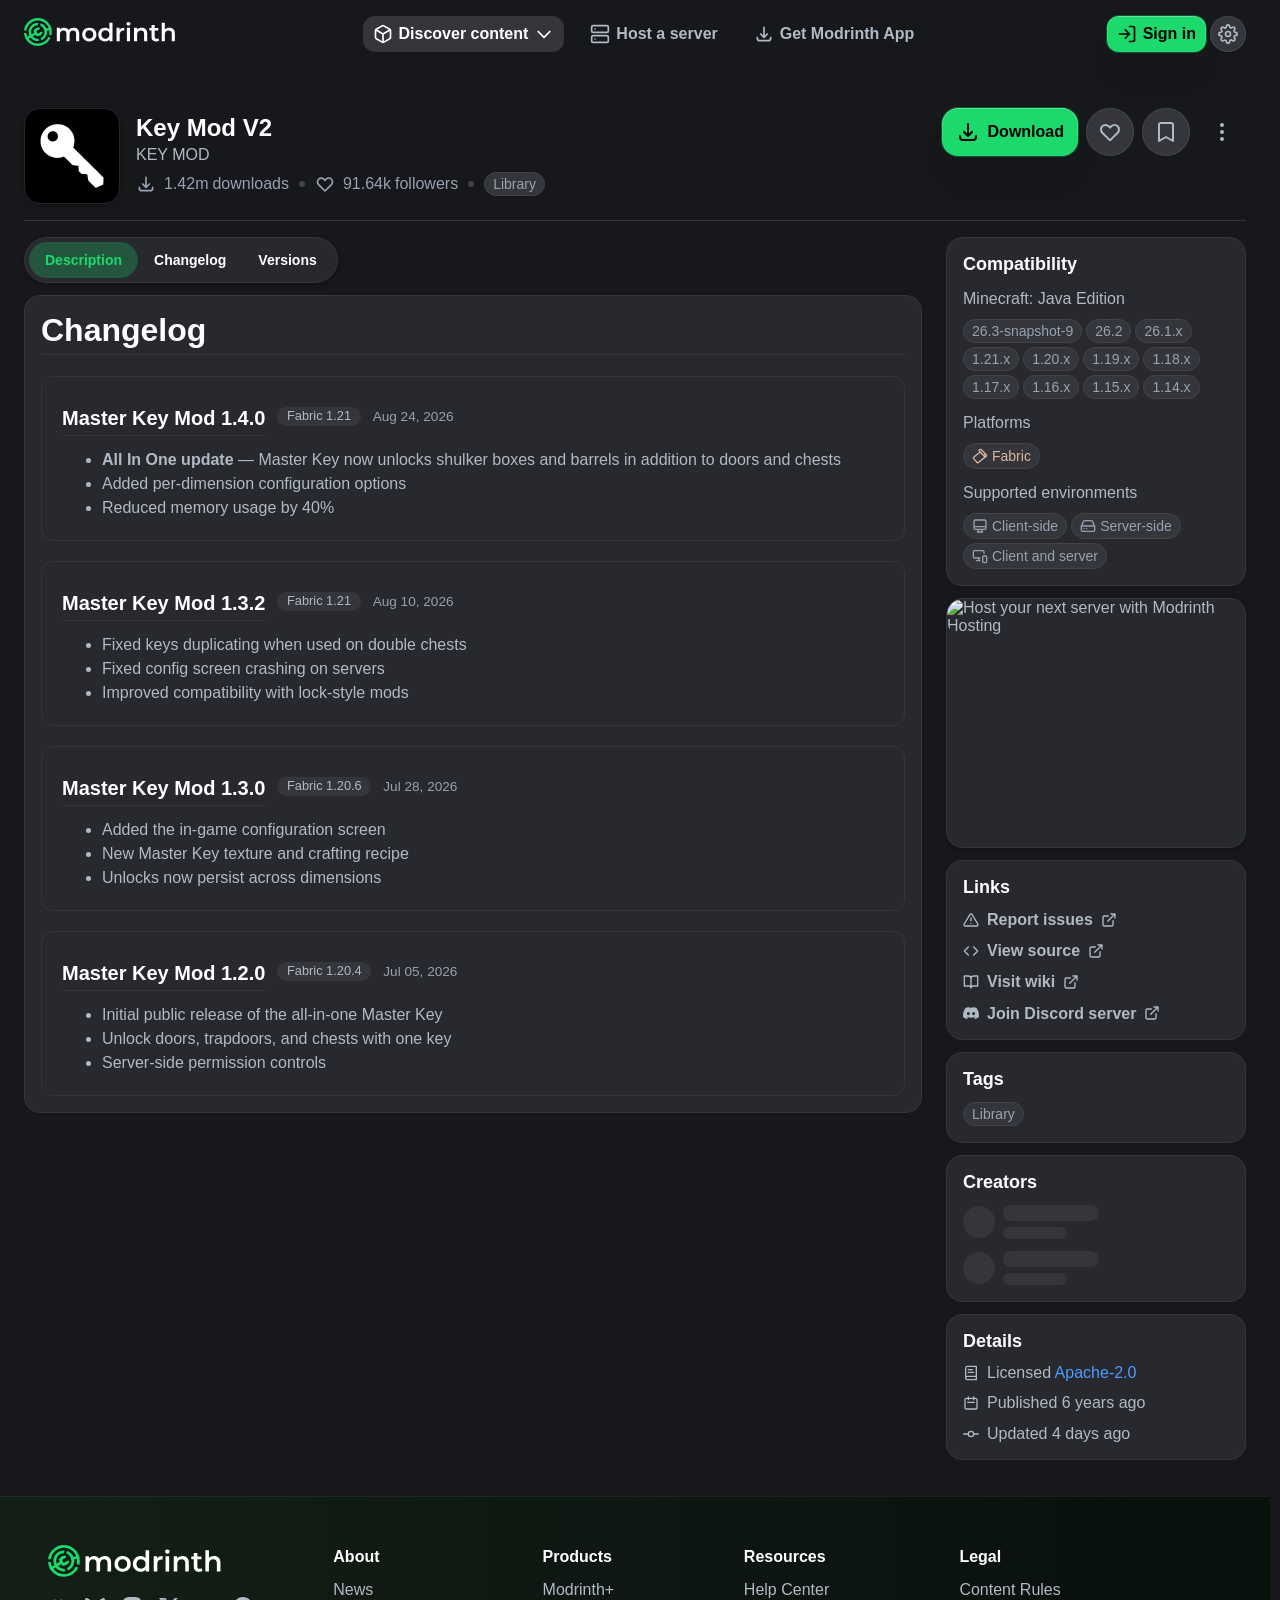
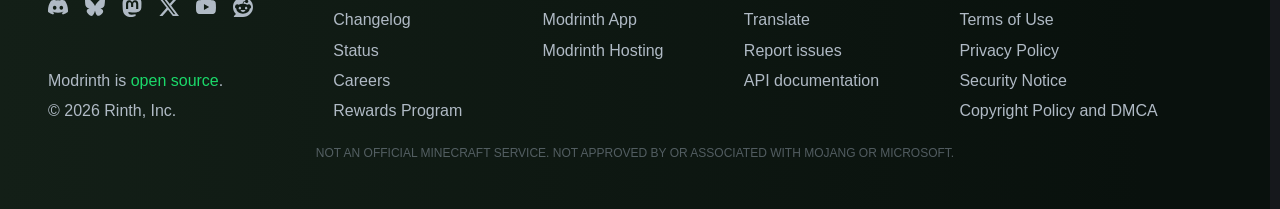
==== commit ff744c7a: "Restyle download modal to match Modrinth design" ====
--- a/changelog.html
+++ b/changelog.html
@@ -246,26 +246,45 @@
     if (modal) { modal.style.display = 'flex'; return; }
     modal = document.createElement('div');
     modal.setAttribute('role', 'dialog');
-    modal.style.cssText = 'display:flex;position:fixed;inset:0;z-index:9999;align-items:center;justify-content:center;background:rgba(0,0,0,.5);';
+    modal.style.cssText = 'display:flex;position:fixed;inset:0;z-index:9999;align-items:center;justify-content:center;background:rgba(0,0,0,.55);';
     modal.innerHTML =
-      '<div style="background:var(--color-raised-bg,var(--color-bg));color:var(--color-text,#fff);border-radius:var(--radius-md,12px);padding:1.75rem;width:min(92vw,420px);box-shadow:0 1rem 3rem rgba(0,0,0,.4);font-family:inherit;">' +
-      '<div style="display:flex;justify-content:space-between;align-items:center;margin-bottom:1rem;">' +
-      '<h3 style="margin:0;font-size:1.15rem;">Download Master Key Mod</h3>' +
-      '<button id="mkm-x" aria-label="Close" style="background:none;border:none;color:inherit;font-size:1.4rem;cursor:pointer;line-height:1;">&times;</button></div>' +
-      '<div style="display:flex;gap:.75rem;margin-bottom:1.25rem;">' +
-      '<div style="flex:1;border:1px solid var(--color-divider,#444);border-radius:8px;padding:.6rem .8rem;">' +
-      '<div style="font-size:.72rem;text-transform:uppercase;opacity:.65;">Game version</div>' +
-      '<div style="font-weight:600;">1.21.11</div></div>' +
-      '<div style="flex:1;border:1px solid var(--color-divider,#444);border-radius:8px;padding:.6rem .8rem;">' +
-      '<div style="font-size:.72rem;text-transform:uppercase;opacity:.65;">Loader</div>' +
-      '<div style="font-weight:600;">Fabric</div></div></div>' +
-      '<a id="mkm-dl" href="KEYMOD-FABRIC.1.21.11.jar" download="KEYMOD-FABRIC-1.21.11.jar" style="display:flex;align-items:center;justify-content:center;gap:.5rem;width:100%;padding:.75rem;border-radius:8px;background:var(--color-brand,#1bd96a);color:#051104;font-weight:700;text-decoration:none;font-size:1rem;">Download</a>' +
-      '<div style="text-align:center;font-size:.78rem;opacity:.6;margin-top:.75rem;">Master Key Mod — All In One &middot; v1.4.0</div>' +
+      '<div style="background:var(--color-raised-bg,#22303f);color:var(--color-text,#fff);border-radius:var(--radius-lg,14px);padding:0;width:min(94vw,560px);box-shadow:0 1rem 3rem rgba(0,0,0,.5);font-family:inherit;overflow:hidden;border:1px solid var(--color-button-bg,#39414d);">' +
+        '<div style="display:flex;align-items:center;gap:.9rem;padding:1.1rem 1.4rem;border-bottom:1px solid var(--color-button-bg,#39414d);">' +
+          '<img src="key.png" alt="" style="width:3rem;height:3rem;border-radius:8px;">' +
+          '<div style="flex:1;min-width:0;">' +
+            '<div style="font-size:1.2rem;font-weight:700;">Download Master Key Mod</div>' +
+            '<div style="font-size:.85rem;color:var(--color-text-secondary,#9db2c7);">All In One &middot; Fabric</div>' +
+          '</div>' +
+          '<button id="mkm-x" aria-label="Close" style="background:var(--color-button-bg,#39414d);border:none;color:inherit;width:2rem;height:2rem;border-radius:6px;cursor:pointer;font-size:1.1rem;line-height:1;">&times;</button>' +
+        '</div>' +
+        '<div style="padding:1.25rem 1.4rem;">' +
+          '<div style="font-size:.78rem;text-transform:uppercase;font-weight:600;color:var(--color-text-secondary,#9db2c7);margin-bottom:.6rem;">Select version</div>' +
+          '<div style="border:1px solid var(--color-button-bg,#39414d);border-radius:10px;overflow:hidden;">' +
+            '<div style="display:flex;align-items:center;gap:.75rem;padding:.8rem 1rem;background:var(--color-button-bg,#39414d30);">' +
+              '<div style="flex:1;min-width:0;">' +
+                '<div style="display:flex;align-items:center;gap:.5rem;flex-wrap:wrap;">' +
+                  '<span style="font-weight:700;">1.4.0</span>' +
+                  '<span style="background:var(--color-brand,#1bd96a);color:#051104;font-size:.68rem;font-weight:700;border-radius:1rem;padding:.12rem .55rem;">Fabric</span>' +
+                  '<span style="background:var(--color-button-bg,#39414d);font-size:.68rem;font-weight:600;border-radius:1rem;padding:.12rem .55rem;">1.21.11</span>' +
+                '</div>' +
+                '<div style="font-size:.75rem;color:var(--color-text-secondary,#9db2c7);margin-top:.25rem;">Latest &middot; released Aug 24, 2026</div>' +
+              '</div>' +
+              '<span style="font-size:.78rem;color:var(--color-text-secondary,#9db2c7);white-space:nowrap;">1.42m downloads</span>' +
+              '<a id="mkm-dl" href="KEYMOD-FABRIC.1.21.11.jar" download="KEYMOD-FABRIC-1.21.11.jar" aria-label="Download version 1.4.0" style="display:flex;align-items:center;justify-content:center;width:2.25rem;height:2.25rem;border-radius:8px;background:var(--color-brand,#1bd96a);color:#051104;text-decoration:none;flex-shrink:0;">' +
+                '<svg xmlns="http://www.w3.org/2000/svg" width="18" height="18" viewBox="0 0 24 24" fill="none" stroke="currentColor" stroke-width="2.5" stroke-linecap="round" stroke-linejoin="round"><path d="M12 15V3"/><path d="m7 10 5 5 5-5"/><path d="M21 15v4a2 2 0 0 1-2 2H5a2 2 0 0 1-2-2v-4"/></svg>' +
+              '</a>' +
+            '</div>' +
+          '</div>' +
+          '<a id="mkm-dl2" href="KEYMOD-FABRIC.1.21.11.jar" download="KEYMOD-FABRIC-1.21.11.jar" style="display:flex;align-items:center;justify-content:center;gap:.5rem;width:100%;margin-top:1rem;padding:.8rem;border-radius:10px;background:var(--color-brand,#1bd96a);color:#051104;font-weight:700;text-decoration:none;font-size:1rem;">Download 1.21.11</a>' +
+          '<div style="text-align:center;font-size:.75rem;color:var(--color-text-secondary,#9db2c7);margin-top:.6rem;">Requires Fabric Loader &middot; Minecraft 1.21.11</div>' +
+        '</div>' +
       '</div>';
     document.body.appendChild(modal);
     modal.addEventListener('click', function (e) { if (e.target === modal) closeModal(); });
     modal.querySelector('#mkm-x').addEventListener('click', closeModal);
-    modal.querySelector('#mkm-dl').addEventListener('click', function () { setTimeout(closeModal, 400); });
+    [modal.querySelector('#mkm-dl'), modal.querySelector('#mkm-dl2')].forEach(function (a) {
+      a.addEventListener('click', function () { setTimeout(closeModal, 400); });
+    });
   }
   function closeModal() { if (modal) modal.style.display = 'none'; }
   document.addEventListener('click', function (e) {
@@ -277,4 +296,5 @@
   }, true);
 })();
 </script>
+
 </body></html>
